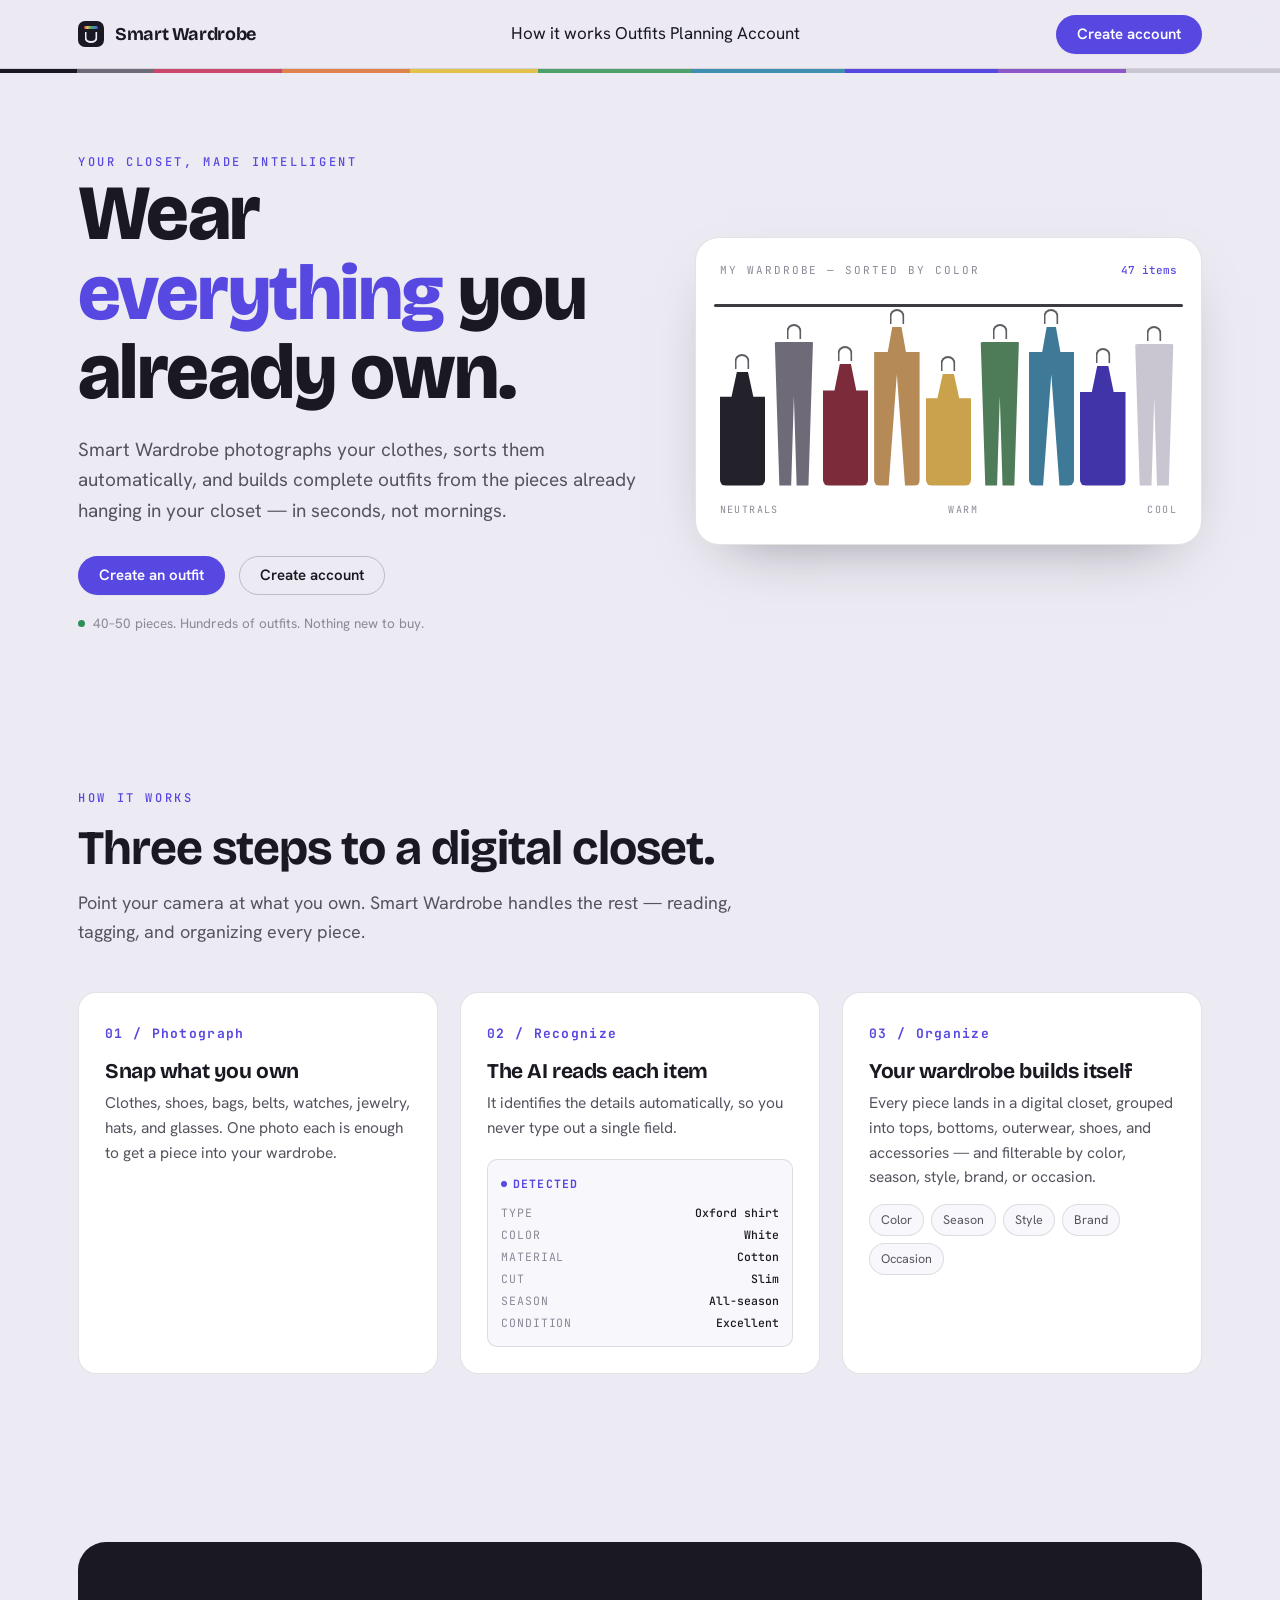
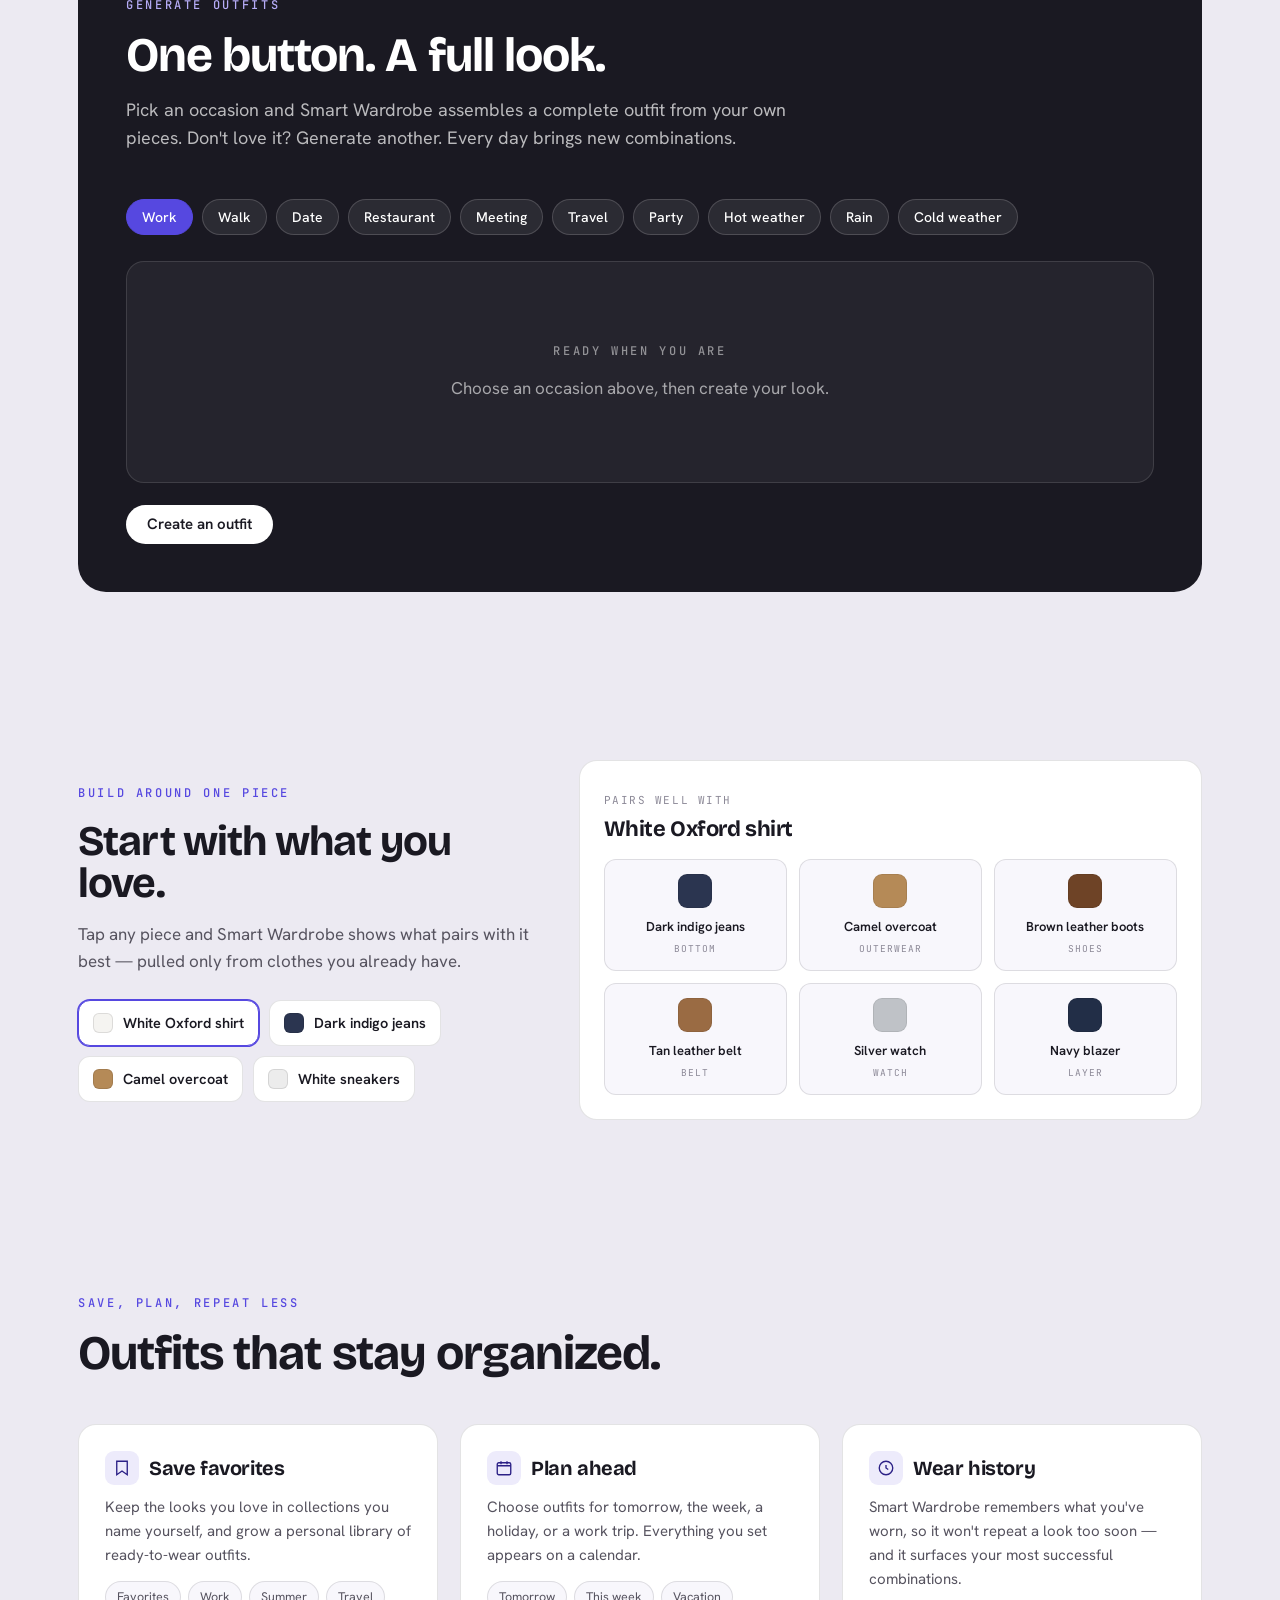
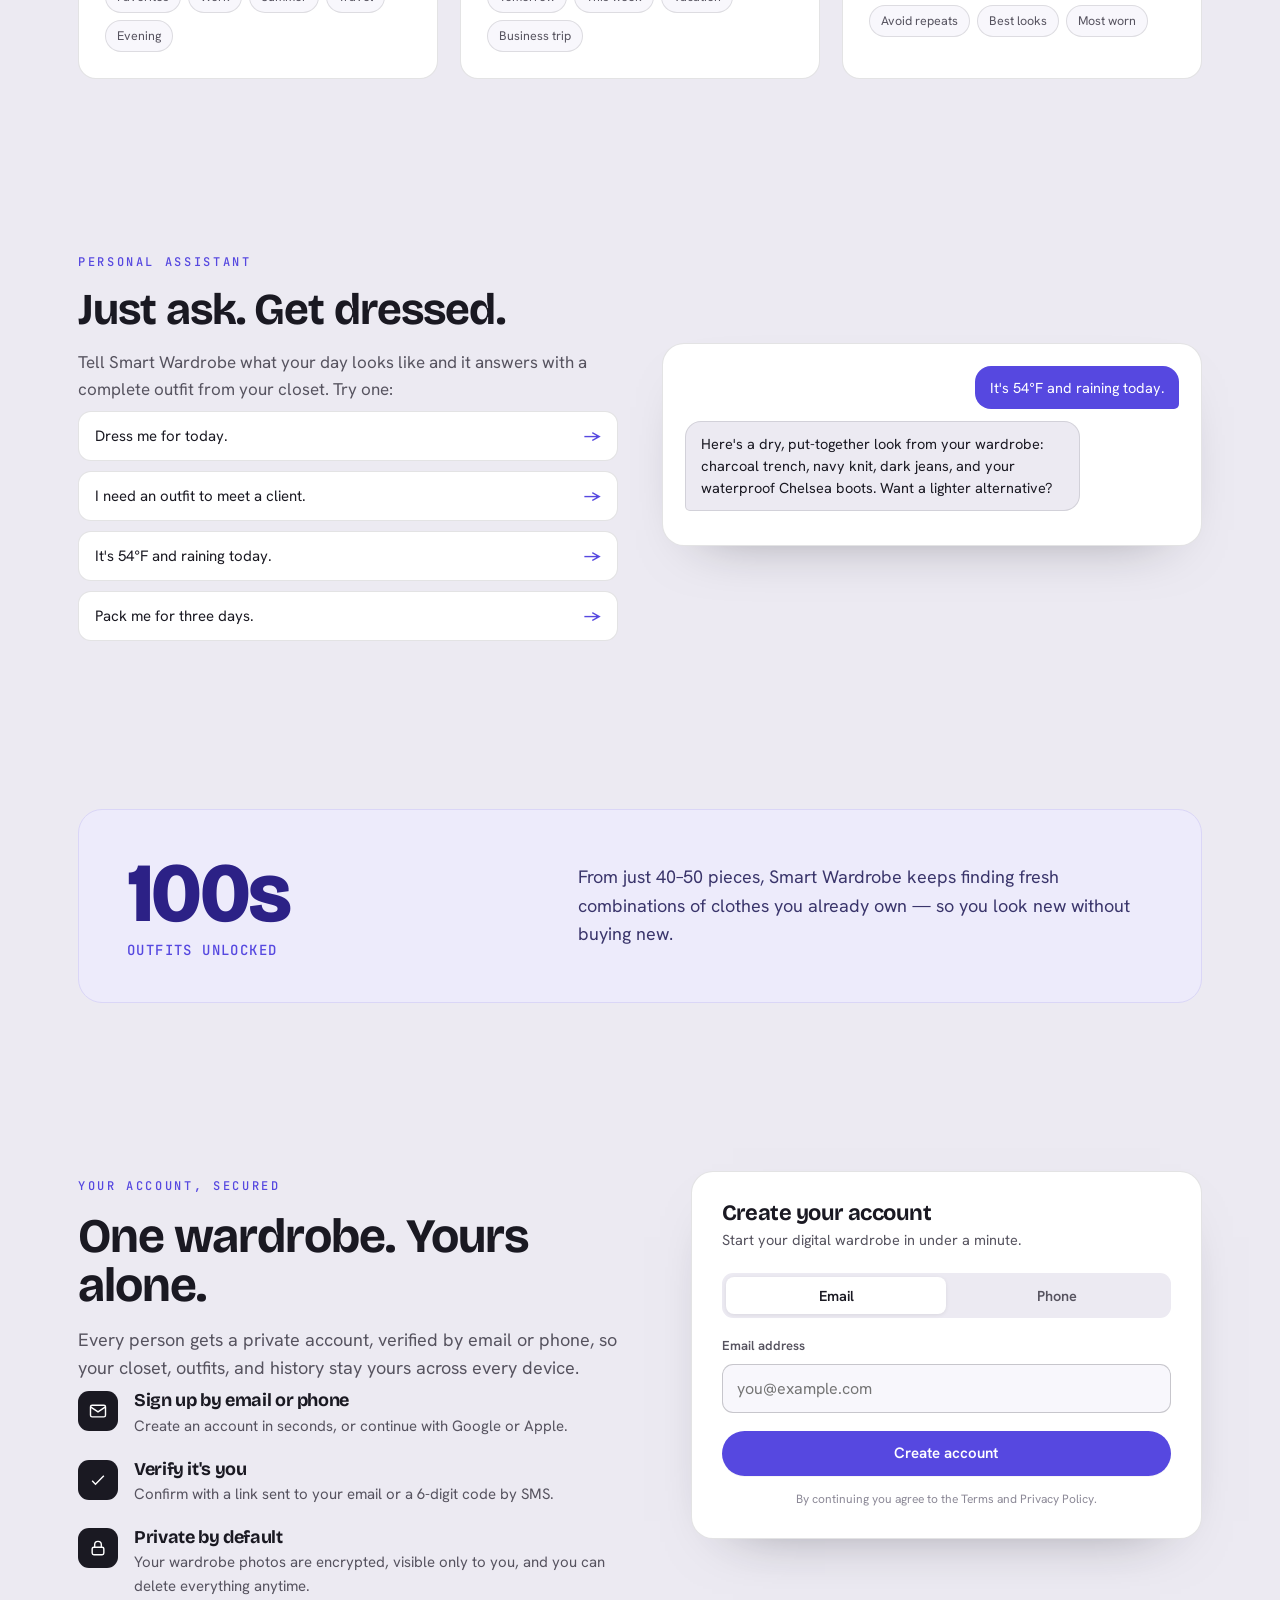
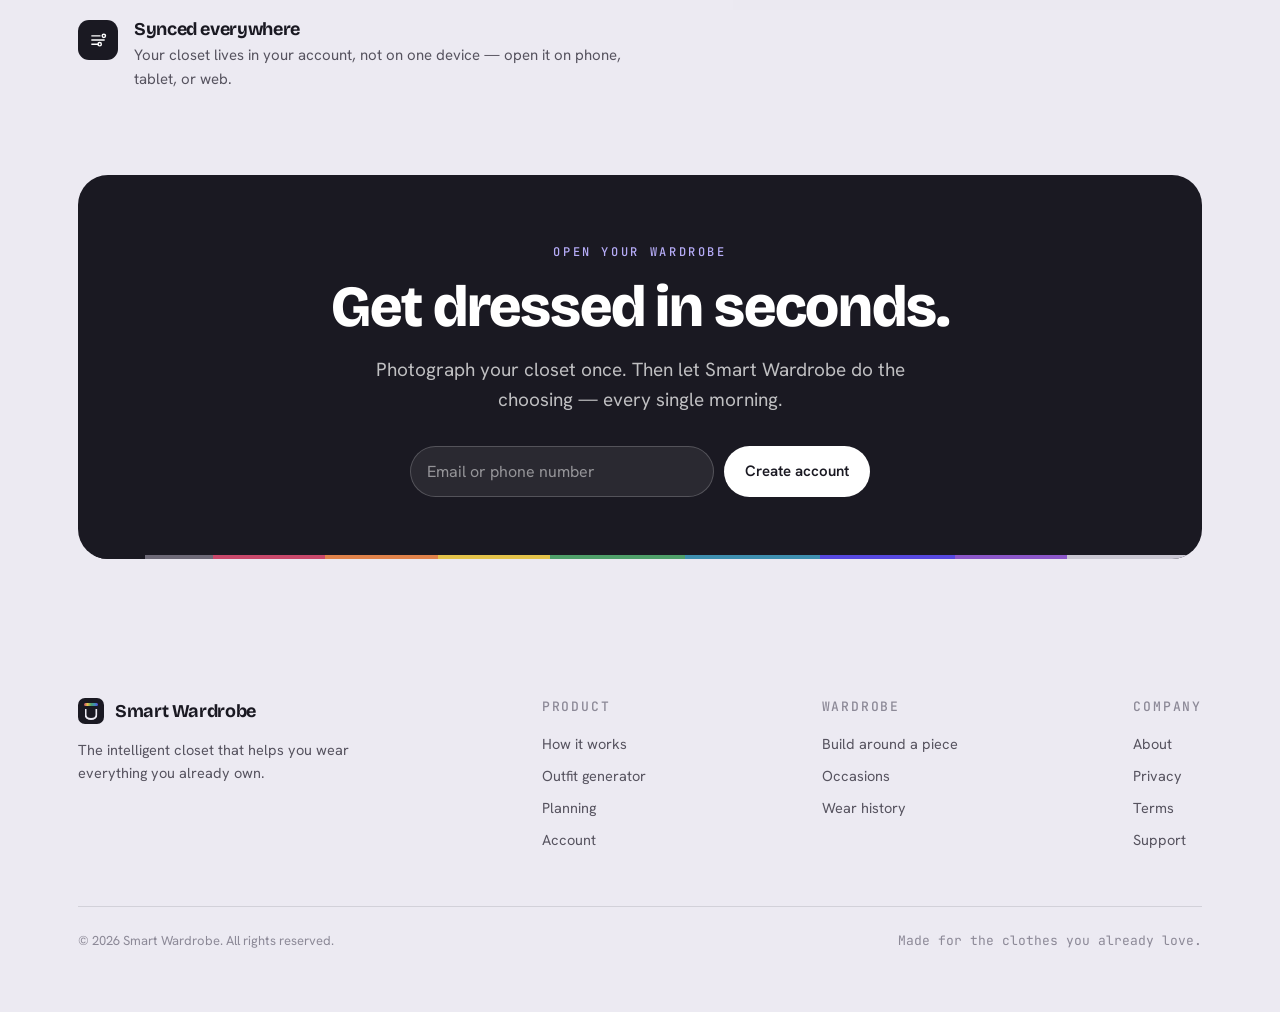
==== index.html @ f47bd4db "Update print statement from 'Hello' to 'Goodbye'" ====
<!DOCTYPE html>
<html lang="en">
<head>
<meta charset="UTF-8" />
<meta name="viewport" content="width=device-width, initial-scale=1.0" />
<title>Smart Wardrobe — Your closet, made intelligent</title>
<link rel="preconnect" href="https://fonts.googleapis.com">
<link rel="preconnect" href="https://fonts.gstatic.com" crossorigin>
<link href="https://fonts.googleapis.com/css2?family=Bricolage+Grotesque:opsz,wght@12..96,500;12..96,600;12..96,700;12..96,800&family=Hanken+Grotesk:wght@400;500;600;700&family=JetBrains+Mono:wght@400;500;700&display=swap" rel="stylesheet">
<style>
  :root{
    --paper:#ECEAF2;
    --paper-2:#F8F7FC;
    --card:#FFFFFF;
    --ink:#1A1922;
    --ink-soft:#56535F;
    --ink-faint:#8C8997;
    --iris:#5648E0;
    --iris-deep:#2C2186;
    --iris-wash:#EDEBFB;
    --line:rgba(26,25,34,.12);
    --line-strong:rgba(26,25,34,.22);
    --ok:#2F8F5B;
    --radius:18px;
    --maxw:1180px;
  }
  *{box-sizing:border-box;}
  html{scroll-behavior:smooth;}
  body{
    margin:0;
    background:var(--paper);
    color:var(--ink);
    font-family:"Hanken Grotesk",system-ui,sans-serif;
    font-size:17px;
    line-height:1.6;
    -webkit-font-smoothing:antialiased;
    overflow-x:hidden;
  }
  h1,h2,h3{font-family:"Bricolage Grotesque",sans-serif;font-weight:700;line-height:1.02;margin:0;letter-spacing:-.02em;}
  p{margin:0;}
  a{color:inherit;text-decoration:none;}
  .wrap{max-width:var(--maxw);margin:0 auto;padding:0 28px;}
  .mono{font-family:"JetBrains Mono",monospace;}
  .eyebrow{
    font-family:"JetBrains Mono",monospace;
    font-size:12px;letter-spacing:.22em;text-transform:uppercase;
    color:var(--iris);font-weight:500;
  }

  /* ---------- spectrum rail signature ---------- */
  .spectrum{
    height:4px;width:100%;border:0;margin:0;
    background:linear-gradient(90deg,
      #1A1922 0 6%, #6E6A78 6% 12%,
      #C9486B 12% 22%, #E0824B 22% 32%, #E3C24B 32% 42%,
      #4FA06A 42% 54%, #3E8FB0 54% 66%, #5648E0 66% 78%,
      #8C57C9 78% 88%, #C9C6D2 88% 100%);
  }

  /* ---------- header ---------- */
  header{
    position:sticky;top:0;z-index:50;
    backdrop-filter:saturate(140%) blur(12px);
    background:rgba(236,234,242,.82);
    border-bottom:1px solid var(--line);
  }
  .nav{display:flex;align-items:center;justify-content:space-between;height:68px;}
  .brand{display:flex;align-items:center;gap:11px;font-family:"Bricolage Grotesque";font-weight:700;font-size:18px;letter-spacing:-.02em;}
  .brand-mark{width:26px;height:26px;border-radius:7px;position:relative;background:var(--ink);flex:none;}
  .brand-mark::before{content:"";position:absolute;inset:5px 6px auto 6px;height:3px;border-radius:2px;background:linear-gradient(90deg,#C9486B,#E3C24B,#4FA06A,#3E8FB0,#5648E0);}
  .brand-mark::after{content:"";position:absolute;top:11px;left:50%;transform:translateX(-50%);width:9px;height:9px;border:2px solid var(--paper);border-top:0;border-radius:0 0 50% 50%;}
  nav .links{display:flex;gap:30px;align-items:center;}
  nav .links a{font-size:15px;color:var(--ink-soft);font-weight:500;transition:color .15s;}
  nav .links a:hover{color:var(--ink);}
  .btn{
    font-family:"Hanken Grotesk";font-weight:600;font-size:15px;
    border-radius:999px;padding:11px 20px;cursor:pointer;border:1px solid transparent;
    transition:transform .12s ease, background .15s, color .15s, box-shadow .15s;
    display:inline-flex;align-items:center;gap:8px;line-height:1;
  }
  .btn:active{transform:translateY(1px);}
  .btn-primary{background:var(--iris);color:#fff;box-shadow:0 1px 0 rgba(0,0,0,.04);}
  .btn-primary:hover{background:var(--iris-deep);}
  .btn-ghost{background:transparent;color:var(--ink);border-color:var(--line-strong);}
  .btn-ghost:hover{border-color:var(--ink);}
  .btn-dark{background:var(--ink);color:#fff;}
  .btn-dark:hover{background:#000;}
  :focus-visible{outline:3px solid var(--iris);outline-offset:2px;border-radius:6px;}

  /* ---------- hero ---------- */
  .hero{padding:74px 0 64px;}
  .hero-grid{display:grid;grid-template-columns:1.05fr .95fr;gap:56px;align-items:center;}
  .hero h1{font-size:clamp(42px,6.4vw,78px);font-weight:800;}
  .hero h1 em{font-style:normal;color:var(--iris);}
  .hero .lead{margin-top:22px;font-size:19px;color:var(--ink-soft);max-width:30em;}
  .hero-cta{display:flex;gap:14px;margin-top:30px;flex-wrap:wrap;}
  .hero-note{margin-top:18px;font-size:13.5px;color:var(--ink-faint);display:flex;align-items:center;gap:8px;}
  .hero-note .dot{width:7px;height:7px;border-radius:50%;background:var(--ok);}

  /* ---------- closet rail visual ---------- */
  .closet{
    background:var(--card);border:1px solid var(--line);border-radius:24px;
    padding:24px 24px 26px;box-shadow:0 24px 60px -34px rgba(26,25,34,.5);
    position:relative;
  }
  .closet-top{display:flex;align-items:center;justify-content:space-between;margin-bottom:18px;}
  .closet-top .t{font-family:"JetBrains Mono";font-size:11px;letter-spacing:.18em;text-transform:uppercase;color:var(--ink-faint);}
  .closet-top .c{font-family:"JetBrains Mono";font-size:11px;color:var(--iris);font-weight:500;}
  .rail{
    position:relative;padding-top:14px;
    display:grid;grid-template-columns:repeat(9,1fr);gap:6px;align-items:end;height:188px;
  }
  .rail::before{content:"";position:absolute;top:6px;left:-6px;right:-6px;height:3px;border-radius:3px;background:var(--ink);opacity:.85;}
  .garment{position:relative;height:var(--h,128px);align-self:end;}
  .garment::before{ /* hanger hook */
    content:"";position:absolute;top:-12px;left:50%;transform:translateX(-50%);
    width:11px;height:13px;border:2px solid var(--ink);border-bottom:0;border-radius:50% 50% 0 0;opacity:.7;
  }
  .g-body{position:absolute;inset:auto 0 0 0;height:calc(100% - 6px);background:var(--g,#ccc);border-radius:6px;}
  .g-top .g-body{clip-path:polygon(0 22%,26% 22%,38% 0,62% 0,74% 22%,100% 22%,100% 100%,0 100%);}
  .g-pant .g-body{clip-path:polygon(8% 0,92% 0,82% 100%,56% 100%,50% 38%,44% 100%,18% 100%);}
  .g-coat .g-body{clip-path:polygon(0 16%,30% 16%,40% 0,60% 0,70% 16%,100% 16%,100% 100%,68% 100%,50% 30%,32% 100%,0 100%);}
  .rail-cap{display:flex;justify-content:space-between;margin-top:16px;}
  .rail-cap span{font-family:"JetBrains Mono";font-size:10px;letter-spacing:.14em;text-transform:uppercase;color:var(--ink-faint);}

  /* ---------- generated outfit card (in closet) ---------- */
  .outfit{margin-top:20px;border-top:1px dashed var(--line-strong);padding-top:18px;display:none;}
  .outfit.show{display:block;animation:rise .4s ease both;}
  @keyframes rise{from{opacity:0;transform:translateY(8px);}to{opacity:1;transform:none;}}
  .outfit-head{display:flex;align-items:center;justify-content:space-between;margin-bottom:14px;}
  .outfit-head h4{font-family:"Bricolage Grotesque";font-size:17px;font-weight:700;margin:0;}
  .occ-chip{font-family:"JetBrains Mono";font-size:11px;background:var(--iris-wash);color:var(--iris-deep);padding:4px 9px;border-radius:6px;letter-spacing:.04em;}
  .pieces{display:grid;grid-template-columns:repeat(4,1fr);gap:10px;}
  .piece{background:var(--paper-2);border:1px solid var(--line);border-radius:12px;padding:10px;text-align:center;}
  .swatch{width:30px;height:30px;border-radius:8px;margin:0 auto 8px;border:1px solid rgba(0,0,0,.08);}
  .piece .nm{font-size:12.5px;font-weight:600;line-height:1.25;}
  .piece .ty{font-family:"JetBrains Mono";font-size:9.5px;letter-spacing:.1em;text-transform:uppercase;color:var(--ink-faint);margin-top:3px;}

  /* ---------- generic section ---------- */
  .section{padding:84px 0;}
  .section-head{max-width:42rem;margin-bottom:46px;}
  .section-head.center{margin-left:auto;margin-right:auto;text-align:center;}
  .section h2{font-size:clamp(30px,4.2vw,48px);margin-top:14px;}
  .section-head p{margin-top:16px;color:var(--ink-soft);font-size:18px;}

  /* ---------- steps ---------- */
  .steps{display:grid;grid-template-columns:repeat(3,1fr);gap:22px;}
  .step{background:var(--card);border:1px solid var(--line);border-radius:var(--radius);padding:26px;position:relative;overflow:hidden;}
  .step .num{font-family:"JetBrains Mono";font-size:13px;color:var(--iris);font-weight:700;letter-spacing:.1em;}
  .step h3{font-size:21px;margin:14px 0 9px;}
  .step p{color:var(--ink-soft);font-size:15.5px;}
  /* care-label tag */
  .tag{margin-top:18px;background:var(--paper-2);border:1px solid var(--line);border-radius:10px;padding:12px 13px;font-family:"JetBrains Mono";font-size:11.5px;line-height:1.9;}
  .tag .row{display:flex;justify-content:space-between;gap:12px;}
  .tag .k{color:var(--ink-faint);letter-spacing:.08em;text-transform:uppercase;}
  .tag .v{color:var(--ink);font-weight:500;}
  .tag .stamp{display:inline-flex;align-items:center;gap:6px;color:var(--iris);margin-bottom:8px;font-weight:700;letter-spacing:.1em;text-transform:uppercase;}
  .tag .stamp::before{content:"";width:6px;height:6px;border-radius:50%;background:var(--iris);}

  /* ---------- outfit generator (interactive section) ---------- */
  .gen{background:var(--ink);color:#fff;border-radius:28px;padding:48px;}
  .gen h2{color:#fff;}
  .gen .section-head p{color:rgba(255,255,255,.7);}
  .occasions{display:flex;flex-wrap:wrap;gap:9px;margin:0 0 26px;}
  .occ{
    font-family:"Hanken Grotesk";font-weight:500;font-size:14px;color:#fff;
    background:rgba(255,255,255,.08);border:1px solid rgba(255,255,255,.16);
    padding:8px 15px;border-radius:999px;cursor:pointer;transition:.15s;
  }
  .occ:hover{background:rgba(255,255,255,.16);}
  .occ.active{background:var(--iris);border-color:var(--iris);}
  .gen-stage{background:rgba(255,255,255,.05);border:1px solid rgba(255,255,255,.12);border-radius:18px;padding:26px;min-height:220px;}
  .gen-empty{display:flex;flex-direction:column;align-items:center;justify-content:center;text-align:center;height:168px;color:rgba(255,255,255,.6);gap:14px;}
  .gen-grid{display:grid;grid-template-columns:repeat(4,1fr);gap:14px;}
  .gp{background:rgba(255,255,255,.06);border:1px solid rgba(255,255,255,.12);border-radius:14px;padding:16px;text-align:center;animation:rise .35s ease both;}
  .gp .gsw{width:46px;height:46px;border-radius:12px;margin:0 auto 12px;border:1px solid rgba(255,255,255,.18);}
  .gp .nm{font-weight:600;font-size:14.5px;}
  .gp .role{font-family:"JetBrains Mono";font-size:10px;letter-spacing:.12em;text-transform:uppercase;color:rgba(255,255,255,.55);margin-top:5px;}
  .gen-actions{display:flex;align-items:center;gap:14px;margin-top:22px;flex-wrap:wrap;}
  .gen-actions .why{font-size:13.5px;color:rgba(255,255,255,.6);}
  .btn-light{background:#fff;color:var(--ink);}
  .btn-light:hover{background:#EDEBFB;}
  .btn-line{background:transparent;color:#fff;border-color:rgba(255,255,255,.3);}
  .btn-line:hover{border-color:#fff;}

  /* ---------- match around one item ---------- */
  .match{display:grid;grid-template-columns:.85fr 1.15fr;gap:40px;align-items:center;}
  .pick{display:flex;flex-wrap:wrap;gap:10px;}
  .pick button{
    background:var(--card);border:1px solid var(--line);border-radius:12px;padding:12px 14px;
    display:flex;align-items:center;gap:10px;cursor:pointer;font-family:inherit;font-size:14.5px;font-weight:600;color:var(--ink);transition:.15s;
  }
  .pick button:hover{border-color:var(--line-strong);}
  .pick button.active{border-color:var(--iris);box-shadow:0 0 0 1px var(--iris);}
  .pick .sw{width:20px;height:20px;border-radius:6px;border:1px solid rgba(0,0,0,.1);}
  .match-out{background:var(--card);border:1px solid var(--line);border-radius:var(--radius);padding:24px;}
  .match-out .lbl{font-family:"JetBrains Mono";font-size:11px;letter-spacing:.14em;text-transform:uppercase;color:var(--ink-faint);}
  .match-out h3{font-size:22px;margin:6px 0 18px;}
  .pair-list{display:grid;grid-template-columns:repeat(3,1fr);gap:12px;}
  .pair{text-align:center;padding:14px 8px;border-radius:12px;background:var(--paper-2);border:1px solid var(--line);animation:rise .3s ease both;}
  .pair .sw{width:34px;height:34px;border-radius:9px;margin:0 auto 9px;border:1px solid rgba(0,0,0,.08);}
  .pair .nm{font-size:13px;font-weight:600;}
  .pair .ro{font-family:"JetBrains Mono";font-size:9.5px;letter-spacing:.1em;text-transform:uppercase;color:var(--ink-faint);margin-top:3px;}

  /* ---------- features grid (save / plan / history) ---------- */
  .feat{display:grid;grid-template-columns:repeat(3,1fr);gap:22px;}
  .fcard{background:var(--card);border:1px solid var(--line);border-radius:var(--radius);padding:26px;}
  .fcard h3{font-size:20px;margin:0 0 10px;display:flex;align-items:center;gap:10px;}
  .ficon{width:34px;height:34px;border-radius:9px;background:var(--iris-wash);display:grid;place-items:center;flex:none;}
  .ficon svg{width:18px;height:18px;stroke:var(--iris-deep);fill:none;stroke-width:1.8;}
  .fcard p{color:var(--ink-soft);font-size:15px;}
  .pill-list{display:flex;flex-wrap:wrap;gap:7px;margin-top:14px;}
  .pill-list span{font-size:12.5px;background:var(--paper-2);border:1px solid var(--line);border-radius:999px;padding:5px 11px;color:var(--ink-soft);}

  /* ---------- assistant chat ---------- */
  .assist{display:grid;grid-template-columns:1fr 1fr;gap:44px;align-items:center;}
  .chat{background:var(--card);border:1px solid var(--line);border-radius:22px;padding:22px;box-shadow:0 24px 60px -40px rgba(26,25,34,.5);}
  .chat-row{display:flex;margin-bottom:12px;}
  .bubble{max-width:80%;padding:11px 15px;border-radius:16px;font-size:14.5px;line-height:1.5;}
  .from-user{margin-left:auto;background:var(--iris);color:#fff;border-bottom-right-radius:5px;}
  .from-ai{background:var(--paper);color:var(--ink);border-bottom-left-radius:5px;border:1px solid var(--line);}
  .prompts{display:flex;flex-direction:column;gap:10px;margin-top:8px;}
  .prompt{
    text-align:left;background:var(--card);border:1px solid var(--line);border-radius:13px;
    padding:14px 16px;cursor:pointer;font-family:inherit;font-size:15px;color:var(--ink);transition:.15s;display:flex;justify-content:space-between;align-items:center;gap:12px;
  }
  .prompt:hover{border-color:var(--iris);color:var(--iris-deep);}
  .prompt::after{content:"→";color:var(--iris);font-weight:700;}

  /* ---------- stat strip ---------- */
  .stat{display:grid;grid-template-columns:1fr 1.4fr;gap:40px;align-items:center;background:var(--iris-wash);border:1px solid #DAD6F7;border-radius:24px;padding:44px 48px;}
  .stat .big{font-family:"Bricolage Grotesque";font-weight:800;font-size:clamp(48px,7vw,84px);letter-spacing:-.03em;line-height:.95;color:var(--iris-deep);}
  .stat .big small{display:block;font-family:"JetBrains Mono";font-size:14px;font-weight:500;letter-spacing:.1em;text-transform:uppercase;color:var(--iris);margin-top:10px;}
  .stat p{font-size:18px;color:#3A356B;}

  /* ---------- account / verification ---------- */
  .acct{display:grid;grid-template-columns:1.05fr .95fr;gap:48px;align-items:start;}
  .acct-points{display:flex;flex-direction:column;gap:22px;margin-top:8px;}
  .ap{display:flex;gap:16px;}
  .ap .ic{width:40px;height:40px;border-radius:11px;background:var(--ink);display:grid;place-items:center;flex:none;}
  .ap .ic svg{width:20px;height:20px;stroke:#fff;fill:none;stroke-width:1.7;}
  .ap h3{font-size:18px;margin:0 0 4px;}
  .ap p{color:var(--ink-soft);font-size:15px;}

  .signup{background:var(--card);border:1px solid var(--line);border-radius:22px;padding:30px;box-shadow:0 24px 60px -42px rgba(26,25,34,.55);}
  .signup h3{font-size:22px;margin:0 0 4px;}
  .signup .sub{color:var(--ink-soft);font-size:14.5px;margin-bottom:22px;}
  .tabs{display:flex;background:var(--paper);border-radius:11px;padding:4px;margin-bottom:18px;}
  .tabs button{flex:1;border:0;background:transparent;font-family:inherit;font-weight:600;font-size:14.5px;color:var(--ink-soft);padding:9px;border-radius:8px;cursor:pointer;transition:.15s;}
  .tabs button.active{background:var(--card);color:var(--ink);box-shadow:0 1px 4px rgba(0,0,0,.08);}
  .field label{display:block;font-size:13px;font-weight:600;color:var(--ink-soft);margin-bottom:7px;}
  .field input{
    width:100%;font-family:inherit;font-size:16px;padding:13px 14px;border-radius:11px;
    border:1px solid var(--line-strong);background:var(--paper-2);color:var(--ink);transition:.15s;
  }
  .field input:focus{outline:0;border-color:var(--iris);background:#fff;box-shadow:0 0 0 3px var(--iris-wash);}
  .field .err{color:#C0392B;font-size:12.5px;margin-top:7px;display:none;}
  .field .err.show{display:block;}
  .signup .btn-primary{width:100%;justify-content:center;margin-top:18px;padding:14px;}
  .fineprint{font-size:12px;color:var(--ink-faint);margin-top:14px;text-align:center;line-height:1.5;}

  /* verify step */
  .verify{display:none;}
  .verify.show{display:block;animation:rise .35s ease both;}
  .verify .back{background:none;border:0;color:var(--iris);font-family:inherit;font-weight:600;cursor:pointer;font-size:14px;padding:0;margin-bottom:14px;display:inline-flex;gap:6px;align-items:center;}
  .verify .dest{font-weight:700;}
  .code{display:flex;gap:10px;margin:22px 0 6px;}
  .code input{
    width:100%;aspect-ratio:1;text-align:center;font-family:"JetBrains Mono";font-size:24px;font-weight:700;
    border:1px solid var(--line-strong);border-radius:12px;background:var(--paper-2);color:var(--ink);
  }
  .code input:focus{outline:0;border-color:var(--iris);background:#fff;box-shadow:0 0 0 3px var(--iris-wash);}
  .resend{font-size:13px;color:var(--ink-faint);margin-top:14px;}
  .resend button{background:none;border:0;color:var(--iris);font-weight:600;cursor:pointer;font-family:inherit;font-size:13px;padding:0;}
  .hint{font-size:12px;color:var(--ink-faint);background:var(--paper-2);border:1px dashed var(--line-strong);border-radius:10px;padding:9px 12px;margin-top:16px;text-align:center;}

  /* success */
  .done{display:none;text-align:center;padding:14px 0;}
  .done.show{display:block;animation:rise .4s ease both;}
  .done .check{width:62px;height:62px;border-radius:50%;background:var(--ok);display:grid;place-items:center;margin:0 auto 18px;}
  .done .check svg{width:30px;height:30px;stroke:#fff;fill:none;stroke-width:3;}
  .done h3{font-size:23px;margin-bottom:6px;}
  .done p{color:var(--ink-soft);font-size:15px;}

  /* ---------- final CTA ---------- */
  .final{background:var(--ink);color:#fff;border-radius:30px;padding:62px 48px;text-align:center;position:relative;overflow:hidden;}
  .final h2{color:#fff;font-size:clamp(32px,5vw,58px);font-weight:800;}
  .final p{color:rgba(255,255,255,.72);font-size:19px;margin:18px auto 0;max-width:34rem;}
  .final-form{display:flex;gap:10px;max-width:460px;margin:30px auto 0;}
  .final-form input{flex:1;font-family:inherit;font-size:16px;padding:14px 16px;border-radius:999px;border:1px solid rgba(255,255,255,.2);background:rgba(255,255,255,.07);color:#fff;}
  .final-form input::placeholder{color:rgba(255,255,255,.5);}
  .final-form input:focus{outline:0;border-color:#fff;}
  .final .spectrum{position:absolute;left:0;right:0;bottom:0;}

  /* ---------- footer ---------- */
  footer{padding:54px 0 60px;}
  .foot{display:flex;justify-content:space-between;align-items:flex-start;gap:30px;flex-wrap:wrap;}
  .foot .col h5{font-size:13px;font-family:"JetBrains Mono";letter-spacing:.14em;text-transform:uppercase;color:var(--ink-faint);margin:0 0 14px;font-weight:500;}
  .foot .col a{display:block;color:var(--ink-soft);font-size:14.5px;margin-bottom:9px;transition:.15s;}
  .foot .col a:hover{color:var(--ink);}
  .foot-bottom{margin-top:46px;padding-top:24px;border-top:1px solid var(--line);display:flex;justify-content:space-between;flex-wrap:wrap;gap:12px;font-size:13px;color:var(--ink-faint);}

  /* ---------- responsive ---------- */
  @media(max-width:920px){
    .hero-grid,.match,.assist,.acct,.stat{grid-template-columns:1fr;gap:36px;}
    .steps,.feat{grid-template-columns:1fr;}
    .pieces,.gen-grid{grid-template-columns:repeat(2,1fr);}
    nav .links{display:none;}
    .gen{padding:32px 22px;}
    .stat{padding:34px 28px;}
    .final{padding:46px 26px;}
  }
  @media(max-width:560px){
    .wrap{padding:0 18px;}
    .pieces,.gen-grid,.pair-list{grid-template-columns:1fr 1fr;}
    .rail{grid-template-columns:repeat(7,1fr);}
    .rail .garment:nth-child(8),.rail .garment:nth-child(9){display:none;}
    .final-form{flex-direction:column;}
  }
  @media (prefers-reduced-motion:reduce){
    *{animation:none!important;scroll-behavior:auto!important;transition:none!important;}
  }
</style>
</head>
<body>

<!-- ============ HEADER ============ -->
<header>
  <div class="wrap nav">
    <div class="brand"><span class="brand-mark"></span> Smart Wardrobe</div>
    <nav class="links">
      <a href="#how">How it works</a>
      <a href="#outfits">Outfits</a>
      <a href="#planning">Planning</a>
      <a href="#account">Account</a>
    </nav>
    <a class="btn btn-primary" href="#account">Create account</a>
  </div>
</header>
<hr class="spectrum" />

<!-- ============ HERO ============ -->
<section class="hero">
  <div class="wrap hero-grid">
    <div>
      <span class="eyebrow">Your closet, made intelligent</span>
      <h1>Wear <em>everything</em> you already own.</h1>
      <p class="lead">Smart Wardrobe photographs your clothes, sorts them automatically, and builds complete outfits from the pieces already hanging in your closet — in seconds, not mornings.</p>
      <div class="hero-cta">
        <button class="btn btn-primary" id="heroGenerate">Create an outfit</button>
        <a class="btn btn-ghost" href="#account">Create account</a>
      </div>
      <p class="hero-note"><span class="dot"></span> 40–50 pieces. Hundreds of outfits. Nothing new to buy.</p>
    </div>

    <div class="closet">
      <div class="closet-top">
        <span class="t">My wardrobe — sorted by color</span>
        <span class="c">47 items</span>
      </div>
      <div class="rail" id="rail"></div>
      <div class="rail-cap"><span>Neutrals</span><span>Warm</span><span>Cool</span></div>

      <div class="outfit" id="heroOutfit">
        <div class="outfit-head">
          <h4>Today's outfit</h4>
          <span class="occ-chip" id="heroOcc">For work</span>
        </div>
        <div class="pieces" id="heroPieces"></div>
      </div>
    </div>
  </div>
</section>

<!-- ============ HOW IT WORKS ============ -->
<section class="section" id="how">
  <div class="wrap">
    <div class="section-head">
      <span class="eyebrow">How it works</span>
      <h2>Three steps to a digital closet.</h2>
      <p>Point your camera at what you own. Smart Wardrobe handles the rest — reading, tagging, and organizing every piece.</p>
    </div>
    <div class="steps">
      <div class="step">
        <span class="num">01 / Photograph</span>
        <h3>Snap what you own</h3>
        <p>Clothes, shoes, bags, belts, watches, jewelry, hats, and glasses. One photo each is enough to get a piece into your wardrobe.</p>
      </div>
      <div class="step">
        <span class="num">02 / Recognize</span>
        <h3>The AI reads each item</h3>
        <p>It identifies the details automatically, so you never type out a single field.</p>
        <div class="tag">
          <span class="stamp">Detected</span>
          <div class="row"><span class="k">Type</span><span class="v">Oxford shirt</span></div>
          <div class="row"><span class="k">Color</span><span class="v">White</span></div>
          <div class="row"><span class="k">Material</span><span class="v">Cotton</span></div>
          <div class="row"><span class="k">Cut</span><span class="v">Slim</span></div>
          <div class="row"><span class="k">Season</span><span class="v">All-season</span></div>
          <div class="row"><span class="k">Condition</span><span class="v">Excellent</span></div>
        </div>
      </div>
      <div class="step">
        <span class="num">03 / Organize</span>
        <h3>Your wardrobe builds itself</h3>
        <p>Every piece lands in a digital closet, grouped into tops, bottoms, outerwear, shoes, and accessories — and filterable by color, season, style, brand, or occasion.</p>
        <div class="pill-list">
          <span>Color</span><span>Season</span><span>Style</span><span>Brand</span><span>Occasion</span>
        </div>
      </div>
    </div>
  </div>
</section>

<!-- ============ OUTFIT GENERATOR ============ -->
<section class="section" id="outfits">
  <div class="wrap">
    <div class="gen">
      <div class="section-head">
        <span class="eyebrow" style="color:#B6ACF7">Generate outfits</span>
        <h2>One button. A full look.</h2>
        <p>Pick an occasion and Smart Wardrobe assembles a complete outfit from your own pieces. Don't love it? Generate another. Every day brings new combinations.</p>
      </div>

      <div class="occasions" id="occasions"></div>

      <div class="gen-stage">
        <div class="gen-empty" id="genEmpty">
          <span class="eyebrow" style="color:rgba(255,255,255,.5)">Ready when you are</span>
          <div>Choose an occasion above, then create your look.</div>
        </div>
        <div class="gen-grid" id="genGrid" style="display:none"></div>
      </div>

      <div class="gen-actions">
        <button class="btn btn-light" id="genBtn">Create an outfit</button>
        <button class="btn btn-line" id="genAgain" style="display:none">Try another</button>
        <span class="why" id="genWhy"></span>
      </div>
    </div>
  </div>
</section>

<!-- ============ MATCH ONE ITEM ============ -->
<section class="section" id="match">
  <div class="wrap match">
    <div>
      <span class="eyebrow">Build around one piece</span>
      <h2 style="font-size:clamp(28px,4vw,42px);margin-top:14px;">Start with what you love.</h2>
      <p style="color:var(--ink-soft);margin-top:16px;font-size:17px;">Tap any piece and Smart Wardrobe shows what pairs with it best — pulled only from clothes you already have.</p>
      <div class="pick" id="pick" style="margin-top:24px"></div>
    </div>
    <div class="match-out">
      <span class="lbl">Pairs well with</span>
      <h3 id="matchTitle">White Oxford shirt</h3>
      <div class="pair-list" id="pairList"></div>
    </div>
  </div>
</section>

<!-- ============ PLANNING / SAVE / HISTORY ============ -->
<section class="section" id="planning">
  <div class="wrap">
    <div class="section-head">
      <span class="eyebrow">Save, plan, repeat less</span>
      <h2>Outfits that stay organized.</h2>
    </div>
    <div class="feat">
      <div class="fcard">
        <h3><span class="ficon"><svg viewBox="0 0 24 24"><path d="M5 3v18l7-5 7 5V3z"/></svg></span>Save favorites</h3>
        <p>Keep the looks you love in collections you name yourself, and grow a personal library of ready-to-wear outfits.</p>
        <div class="pill-list"><span>Favorites</span><span>Work</span><span>Summer</span><span>Travel</span><span>Evening</span></div>
      </div>
      <div class="fcard">
        <h3><span class="ficon"><svg viewBox="0 0 24 24"><rect x="3" y="5" width="18" height="16" rx="2"/><path d="M3 9h18M8 3v4M16 3v4"/></svg></span>Plan ahead</h3>
        <p>Choose outfits for tomorrow, the week, a holiday, or a work trip. Everything you set appears on a calendar.</p>
        <div class="pill-list"><span>Tomorrow</span><span>This week</span><span>Vacation</span><span>Business trip</span></div>
      </div>
      <div class="fcard">
        <h3><span class="ficon"><svg viewBox="0 0 24 24"><path d="M12 8v4l3 2"/><circle cx="12" cy="12" r="9"/></svg></span>Wear history</h3>
        <p>Smart Wardrobe remembers what you've worn, so it won't repeat a look too soon — and it surfaces your most successful combinations.</p>
        <div class="pill-list"><span>Avoid repeats</span><span>Best looks</span><span>Most worn</span></div>
      </div>
    </div>
  </div>
</section>

<!-- ============ ASSISTANT ============ -->
<section class="section">
  <div class="wrap assist">
    <div>
      <span class="eyebrow">Personal assistant</span>
      <h2 style="font-size:clamp(28px,4vw,44px);margin-top:14px;">Just ask. Get dressed.</h2>
      <p style="color:var(--ink-soft);margin:16px 0 8px;font-size:17px;">Tell Smart Wardrobe what your day looks like and it answers with a complete outfit from your closet. Try one:</p>
      <div class="prompts" id="prompts"></div>
    </div>
    <div class="chat" id="chat">
      <div class="chat-row"><div class="bubble from-user">It's 54°F and raining today.</div></div>
      <div class="chat-row"><div class="bubble from-ai">Here's a dry, put-together look from your wardrobe: charcoal trench, navy knit, dark jeans, and your waterproof Chelsea boots. Want a lighter alternative?</div></div>
    </div>
  </div>
</section>

<!-- ============ STAT ============ -->
<section class="section">
  <div class="wrap">
    <div class="stat">
      <div class="big">100s<small>outfits unlocked</small></div>
      <p>From just 40–50 pieces, Smart Wardrobe keeps finding fresh combinations of clothes you already own — so you look new without buying new.</p>
    </div>
  </div>
</section>

<!-- ============ ACCOUNT & VERIFICATION ============ -->
<section class="section" id="account">
  <div class="wrap acct">
    <div>
      <span class="eyebrow">Your account, secured</span>
      <h2 style="font-size:clamp(30px,4.4vw,48px);margin-top:14px;">One wardrobe. Yours alone.</h2>
      <p style="color:var(--ink-soft);margin-top:16px;font-size:18px;max-width:30em;">Every person gets a private account, verified by email or phone, so your closet, outfits, and history stay yours across every device.</p>
      <div class="acct-points">
        <div class="ap">
          <span class="ic"><svg viewBox="0 0 24 24"><rect x="3" y="5" width="18" height="14" rx="2"/><path d="M3 7l9 6 9-6"/></svg></span>
          <div><h3>Sign up by email or phone</h3><p>Create an account in seconds, or continue with Google or Apple.</p></div>
        </div>
        <div class="ap">
          <span class="ic"><svg viewBox="0 0 24 24"><path d="M5 13l4 4L19 7"/></svg></span>
          <div><h3>Verify it's you</h3><p>Confirm with a link sent to your email or a 6-digit code by SMS.</p></div>
        </div>
        <div class="ap">
          <span class="ic"><svg viewBox="0 0 24 24"><rect x="5" y="11" width="14" height="9" rx="2"/><path d="M8 11V8a4 4 0 018 0v3"/></svg></span>
          <div><h3>Private by default</h3><p>Your wardrobe photos are encrypted, visible only to you, and you can delete everything anytime.</p></div>
        </div>
        <div class="ap">
          <span class="ic"><svg viewBox="0 0 24 24"><path d="M4 7h11M4 12h16M4 17h9"/><circle cx="19" cy="7" r="2"/><circle cx="14" cy="17" r="2"/></svg></span>
          <div><h3>Synced everywhere</h3><p>Your closet lives in your account, not on one device — open it on phone, tablet, or web.</p></div>
        </div>
      </div>
    </div>

    <!-- live signup demo -->
    <div class="signup">
      <!-- step 1: details -->
      <div id="stepDetails">
        <h3>Create your account</h3>
        <p class="sub">Start your digital wardrobe in under a minute.</p>
        <div class="tabs">
          <button class="active" id="tabEmail">Email</button>
          <button id="tabPhone">Phone</button>
        </div>
        <div class="field">
          <label id="inLabel" for="signupInput">Email address</label>
          <input id="signupInput" type="email" placeholder="you@example.com" autocomplete="email" />
          <div class="err" id="signupErr">Enter a valid email address.</div>
        </div>
        <button class="btn btn-primary" id="createBtn">Create account</button>
        <p class="fineprint">By continuing you agree to the Terms and Privacy Policy.</p>
      </div>

      <!-- step 2: verify -->
      <div class="verify" id="stepVerify">
        <button class="back" id="backBtn">← Back</button>
        <h3>Enter your code</h3>
        <p class="sub">We sent a 6-digit code to <span class="dest" id="dest">you@example.com</span>.</p>
        <div class="code" id="codeBoxes">
          <input maxlength="1" inputmode="numeric" aria-label="Digit 1" />
          <input maxlength="1" inputmode="numeric" aria-label="Digit 2" />
          <input maxlength="1" inputmode="numeric" aria-label="Digit 3" />
          <input maxlength="1" inputmode="numeric" aria-label="Digit 4" />
          <input maxlength="1" inputmode="numeric" aria-label="Digit 5" />
          <input maxlength="1" inputmode="numeric" aria-label="Digit 6" />
        </div>
        <p class="resend">Didn't get it? <button id="resendBtn">Resend code</button></p>
        <p class="hint">Demo: type any 6 digits to verify.</p>
      </div>

      <!-- step 3: done -->
      <div class="done" id="stepDone">
        <div class="check"><svg viewBox="0 0 24 24"><path d="M5 13l4 4L19 7"/></svg></div>
        <h3>You're verified</h3>
        <p>Your wardrobe is ready. Snap your first piece to begin.</p>
        <button class="btn btn-dark" style="margin-top:20px" id="restartBtn">Start over</button>
      </div>
    </div>
  </div>
</section>

<!-- ============ FINAL CTA ============ -->
<section class="section" style="padding-top:0">
  <div class="wrap">
    <div class="final">
      <span class="eyebrow" style="color:#B6ACF7">Open your wardrobe</span>
      <h2>Get dressed in seconds.</h2>
      <p>Photograph your closet once. Then let Smart Wardrobe do the choosing — every single morning.</p>
      <div class="final-form">
        <input type="text" placeholder="Email or phone number" aria-label="Email or phone number" />
        <a class="btn btn-light" href="#account">Create account</a>
      </div>
      <hr class="spectrum" />
    </div>
  </div>
</section>

<!-- ============ FOOTER ============ -->
<footer>
  <div class="wrap">
    <div class="foot">
      <div style="max-width:18rem">
        <div class="brand" style="margin-bottom:12px"><span class="brand-mark"></span> Smart Wardrobe</div>
        <p style="color:var(--ink-soft);font-size:14.5px">The intelligent closet that helps you wear everything you already own.</p>
      </div>
      <div class="col"><h5>Product</h5><a href="#how">How it works</a><a href="#outfits">Outfit generator</a><a href="#planning">Planning</a><a href="#account">Account</a></div>
      <div class="col"><h5>Wardrobe</h5><a href="#match">Build around a piece</a><a href="#outfits">Occasions</a><a href="#planning">Wear history</a></div>
      <div class="col"><h5>Company</h5><a href="#">About</a><a href="#">Privacy</a><a href="#">Terms</a><a href="#">Support</a></div>
    </div>
    <div class="foot-bottom">
      <span>© 2026 Smart Wardrobe. All rights reserved.</span>
      <span class="mono">Made for the clothes you already love.</span>
    </div>
  </div>
</footer>

<script>
(function(){
  "use strict";

  /* ---------- shared wardrobe data ---------- */
  var WARDROBE = {
    top:   [
      {nm:"White Oxford shirt", c:"#F5F4F1"},
      {nm:"Navy merino knit", c:"#26334F"},
      {nm:"Striped tee", c:"#C9C6D2"},
      {nm:"Olive overshirt", c:"#6B6B43"},
      {nm:"Burgundy polo", c:"#7C2B3B"}
    ],
    bottom:[
      {nm:"Dark indigo jeans", c:"#2B3550"},
      {nm:"Stone chinos", c:"#C2B49A"},
      {nm:"Charcoal trousers", c:"#3A3A40"},
      {nm:"Tailored grey pants", c:"#7E7E88"}
    ],
    shoe:  [
      {nm:"White sneakers", c:"#ECECEC"},
      {nm:"Brown leather boots", c:"#6E4326"},
      {nm:"Black derbies", c:"#1E1E22"},
      {nm:"Suede loafers", c:"#8A6B4A"}
    ],
    outer: [
      {nm:"Charcoal trench", c:"#44444C"},
      {nm:"Camel overcoat", c:"#B58A57"},
      {nm:"Denim jacket", c:"#3E5A78"},
      {nm:"Navy blazer", c:"#222E47"}
    ],
    acc:   [
      {nm:"Tan leather belt", c:"#9A6B43"},
      {nm:"Silver watch", c:"#BFC2C7"},
      {nm:"Wool scarf", c:"#8C3A4A"},
      {nm:"Leather tote", c:"#5A3C2A"}
    ]
  };

  var OCCASIONS = ["Work","Walk","Date","Restaurant","Meeting","Travel","Party","Hot weather","Rain","Cold weather"];

  function pick(arr){ return arr[Math.floor(Math.random()*arr.length)]; }

  /* ---------- render color rail ---------- */
  var railHues = [
    {c:"#23222B",t:"g-top",h:120},{c:"#6E6A78",t:"g-pant",h:150},
    {c:"#7C2B3B",t:"g-top",h:128},{c:"#B58A57",t:"g-coat",h:165},
    {c:"#C9A24B",t:"g-top",h:118},{c:"#4F7C58",t:"g-pant",h:150},
    {c:"#3E7A98",t:"g-coat",h:165},{c:"#4034A8",t:"g-top",h:126},
    {c:"#C9C6D2",t:"g-pant",h:148}
  ];
  var rail = document.getElementById("rail");
  railHues.forEach(function(g){
    var d = document.createElement("div");
    d.className = "garment "+g.t;
    d.style.setProperty("--h", g.h+"px");
    var b = document.createElement("div");
    b.className = "g-body";
    b.style.setProperty("--g", g.c);
    d.appendChild(b);
    rail.appendChild(d);
  });

  /* ---------- hero generate ---------- */
  var heroPieces = document.getElementById("heroPieces");
  var heroOutfit = document.getElementById("heroOutfit");
  var heroOcc = document.getElementById("heroOcc");
  function heroOutfitBuild(){
    var combo = [
      {p:pick(WARDROBE.top), r:"Top"},
      {p:pick(WARDROBE.bottom), r:"Bottom"},
      {p:pick(WARDROBE.shoe), r:"Shoes"},
      {p:pick(WARDROBE.acc), r:"Accessory"}
    ];
    heroPieces.innerHTML = combo.map(function(x){
      return '<div class="piece"><div class="swatch" style="background:'+x.p.c+'"></div>'+
             '<div class="nm">'+x.p.nm+'</div><div class="ty">'+x.r+'</div></div>';
    }).join("");
    heroOcc.textContent = "For " + pick(["work","a walk","dinner","the weekend","a meeting"]);
    heroOutfit.classList.add("show");
  }
  document.getElementById("heroGenerate").addEventListener("click", heroOutfitBuild);

  /* ---------- outfit generator section ---------- */
  var occWrap = document.getElementById("occasions");
  var activeOcc = "Work";
  OCCASIONS.forEach(function(o,i){
    var b = document.createElement("button");
    b.className = "occ" + (i===0?" active":"");
    b.textContent = o;
    b.addEventListener("click", function(){
      occWrap.querySelectorAll(".occ").forEach(function(x){x.classList.remove("active");});
      b.classList.add("active");
      activeOcc = o;
    });
    occWrap.appendChild(b);
  });

  var genGrid = document.getElementById("genGrid");
  var genEmpty = document.getElementById("genEmpty");
  var genAgain = document.getElementById("genAgain");
  var genWhy = document.getElementById("genWhy");

  var WHY = {
    "Work":"Polished and comfortable for a full day.",
    "Walk":"Easy layers you can move in.",
    "Date":"A confident, considered look.",
    "Restaurant":"Smart-casual, dressed up a notch.",
    "Meeting":"Sharp and professional.",
    "Travel":"Comfortable for hours in transit.",
    "Party":"A standout combination from your closet.",
    "Hot weather":"Light pieces that breathe.",
    "Rain":"Water-ready, still put together.",
    "Cold weather":"Warm layers that work together."
  };

  function genBuild(){
    var needOuter = ["Cold weather","Rain","Meeting","Restaurant"].indexOf(activeOcc) > -1;
    var combo = [
      {p:pick(WARDROBE.top), r:"Top"},
      {p:pick(WARDROBE.bottom), r:"Bottom"},
      {p:pick(WARDROBE.shoe), r:"Shoes"}
    ];
    combo.push(needOuter ? {p:pick(WARDROBE.outer), r:"Outerwear"} : {p:pick(WARDROBE.acc), r:"Accessory"});
    genGrid.innerHTML = combo.map(function(x){
      return '<div class="gp"><div class="gsw" style="background:'+x.p.c+'"></div>'+
             '<div class="nm">'+x.p.nm+'</div><div class="role">'+x.r+'</div></div>';
    }).join("");
    genEmpty.style.display = "none";
    genGrid.style.display = "grid";
    genAgain.style.display = "inline-flex";
    genWhy.textContent = WHY[activeOcc] || "";
  }
  document.getElementById("genBtn").addEventListener("click", genBuild);
  genAgain.addEventListener("click", genBuild);

  /* ---------- match around one item ---------- */
  var ANCHORS = [
    {nm:"White Oxford shirt", c:"#F5F4F1", pairs:[
      {nm:"Dark indigo jeans",c:"#2B3550",r:"Bottom"},
      {nm:"Camel overcoat",c:"#B58A57",r:"Outerwear"},
      {nm:"Brown leather boots",c:"#6E4326",r:"Shoes"},
      {nm:"Tan leather belt",c:"#9A6B43",r:"Belt"},
      {nm:"Silver watch",c:"#BFC2C7",r:"Watch"},
      {nm:"Navy blazer",c:"#222E47",r:"Layer"}
    ]},
    {nm:"Dark indigo jeans", c:"#2B3550", pairs:[
      {nm:"White Oxford shirt",c:"#F5F4F1",r:"Top"},
      {nm:"Navy merino knit",c:"#26334F",r:"Layer"},
      {nm:"White sneakers",c:"#ECECEC",r:"Shoes"},
      {nm:"Denim jacket",c:"#3E5A78",r:"Outerwear"},
      {nm:"Tan leather belt",c:"#9A6B43",r:"Belt"},
      {nm:"Suede loafers",c:"#8A6B4A",r:"Shoes"}
    ]},
    {nm:"Camel overcoat", c:"#B58A57", pairs:[
      {nm:"Navy merino knit",c:"#26334F",r:"Top"},
      {nm:"Charcoal trousers",c:"#3A3A40",r:"Bottom"},
      {nm:"Black derbies",c:"#1E1E22",r:"Shoes"},
      {nm:"Wool scarf",c:"#8C3A4A",r:"Accessory"},
      {nm:"Leather tote",c:"#5A3C2A",r:"Bag"},
      {nm:"Silver watch",c:"#BFC2C7",r:"Watch"}
    ]},
    {nm:"White sneakers", c:"#ECECEC", pairs:[
      {nm:"Stone chinos",c:"#C2B49A",r:"Bottom"},
      {nm:"Striped tee",c:"#C9C6D2",r:"Top"},
      {nm:"Denim jacket",c:"#3E5A78",r:"Outerwear"},
      {nm:"Dark indigo jeans",c:"#2B3550",r:"Bottom"},
      {nm:"Olive overshirt",c:"#6B6B43",r:"Layer"},
      {nm:"Silver watch",c:"#BFC2C7",r:"Watch"}
    ]}
  ];
  var pickWrap = document.getElementById("pick");
  var matchTitle = document.getElementById("matchTitle");
  var pairList = document.getElementById("pairList");
  function renderMatch(idx){
    var a = ANCHORS[idx];
    matchTitle.textContent = a.nm;
    pairList.innerHTML = a.pairs.map(function(p){
      return '<div class="pair"><div class="sw" style="background:'+p.c+'"></div>'+
             '<div class="nm">'+p.nm+'</div><div class="ro">'+p.r+'</div></div>';
    }).join("");
    pickWrap.querySelectorAll("button").forEach(function(b,i){
      b.classList.toggle("active", i===idx);
    });
  }
  ANCHORS.forEach(function(a,i){
    var b = document.createElement("button");
    b.innerHTML = '<span class="sw" style="background:'+a.c+'"></span>'+a.nm;
    if(i===0) b.classList.add("active");
    b.addEventListener("click", function(){ renderMatch(i); });
    pickWrap.appendChild(b);
  });
  renderMatch(0);

  /* ---------- assistant prompts ---------- */
  var PROMPTS = [
    {q:"Dress me for today.", a:"Done. For a mild day: navy merino knit, stone chinos, white sneakers, and your silver watch. Easy and clean."},
    {q:"I need an outfit to meet a client.", a:"Sharp choice: navy blazer over a white Oxford shirt, charcoal trousers, and black derbies. Professional and confident."},
    {q:"It's 54°F and raining today.", a:"Stay dry: charcoal trench, navy knit, dark indigo jeans, and your waterproof boots."},
    {q:"Pack me for three days.", a:"Packed: 3 tops, 2 bottoms, 1 overcoat, 2 pairs of shoes — mixing into 6 full outfits from your closet."}
  ];
  var chat = document.getElementById("chat");
  var promptsWrap = document.getElementById("prompts");
  PROMPTS.forEach(function(p){
    var b = document.createElement("button");
    b.className = "prompt";
    b.innerHTML = "<span>"+p.q+"</span>";
    b.addEventListener("click", function(){
      chat.innerHTML =
        '<div class="chat-row"><div class="bubble from-user">'+p.q+'</div></div>'+
        '<div class="chat-row"><div class="bubble from-ai">'+p.a+'</div></div>';
    });
    promptsWrap.appendChild(b);
  });

  /* ---------- signup + verification demo ---------- */
  var tabEmail = document.getElementById("tabEmail");
  var tabPhone = document.getElementById("tabPhone");
  var inLabel  = document.getElementById("inLabel");
  var input    = document.getElementById("signupInput");
  var err      = document.getElementById("signupErr");
  var mode = "email";

  function setMode(m){
    mode = m;
    tabEmail.classList.toggle("active", m==="email");
    tabPhone.classList.toggle("active", m==="phone");
    if(m==="email"){
      inLabel.textContent = "Email address";
      input.type = "email"; input.placeholder = "you@example.com"; input.autocomplete="email";
      err.textContent = "Enter a valid email address.";
    } else {
      inLabel.textContent = "Phone number";
      input.type = "tel"; input.placeholder = "+1 555 000 1234"; input.autocomplete="tel";
      err.textContent = "Enter a valid phone number.";
    }
    input.value=""; err.classList.remove("show");
  }
  tabEmail.addEventListener("click", function(){ setMode("email"); });
  tabPhone.addEventListener("click", function(){ setMode("phone"); });

  var stepDetails = document.getElementById("stepDetails");
  var stepVerify  = document.getElementById("stepVerify");
  var stepDone    = document.getElementById("stepDone");
  var dest        = document.getElementById("dest");
  var codeBoxes   = document.getElementById("codeBoxes");
  var codeInputs  = Array.prototype.slice.call(codeBoxes.querySelectorAll("input"));

  function validEmail(v){ return /^[^\s@]+@[^\s@]+\.[^\s@]+$/.test(v); }
  function validPhone(v){ return /^[+]?[\d\s().-]{7,}$/.test(v); }

  document.getElementById("createBtn").addEventListener("click", function(){
    var v = input.value.trim();
    var ok = mode==="email" ? validEmail(v) : validPhone(v);
    if(!ok){ err.classList.add("show"); input.focus(); return; }
    err.classList.remove("show");
    dest.textContent = v;
    stepDetails.style.display = "none";
    stepVerify.classList.add("show");
    setTimeout(function(){ codeInputs[0].focus(); }, 60);
  });

  document.getElementById("backBtn").addEventListener("click", function(){
    stepVerify.classList.remove("show");
    stepDetails.style.display = "block";
    codeInputs.forEach(function(i){ i.value=""; });
  });

  document.getElementById("resendBtn").addEventListener("click", function(){
    codeInputs.forEach(function(i){ i.value=""; });
    codeInputs[0].focus();
  });

  function checkCode(){
    var full = codeInputs.every(function(i){ return i.value.length===1; });
    if(full){
      stepVerify.classList.remove("show");
      stepDone.classList.add("show");
    }
  }
  codeInputs.forEach(function(inp, i){
    inp.addEventListener("input", function(){
      inp.value = inp.value.replace(/\D/g,"").slice(0,1);
      if(inp.value && i < codeInputs.length-1) codeInputs[i+1].focus();
      checkCode();
    });
    inp.addEventListener("keydown", function(e){
      if(e.key==="Backspace" && !inp.value && i>0) codeInputs[i-1].focus();
    });
    inp.addEventListener("paste", function(e){
      e.preventDefault();
      var digits = (e.clipboardData.getData("text")||"").replace(/\D/g,"").slice(0,6).split("");
      digits.forEach(function(d,k){ if(codeInputs[k]) codeInputs[k].value=d; });
      (codeInputs[digits.length] || codeInputs[5]).focus();
      checkCode();
    });
  });

  document.getElementById("restartBtn").addEventListener("click", function(){
    stepDone.classList.remove("show");
    codeInputs.forEach(function(i){ i.value=""; });
    setMode("email");
    stepDetails.style.display = "block";
  });

})();
</script>
</body>
</html>
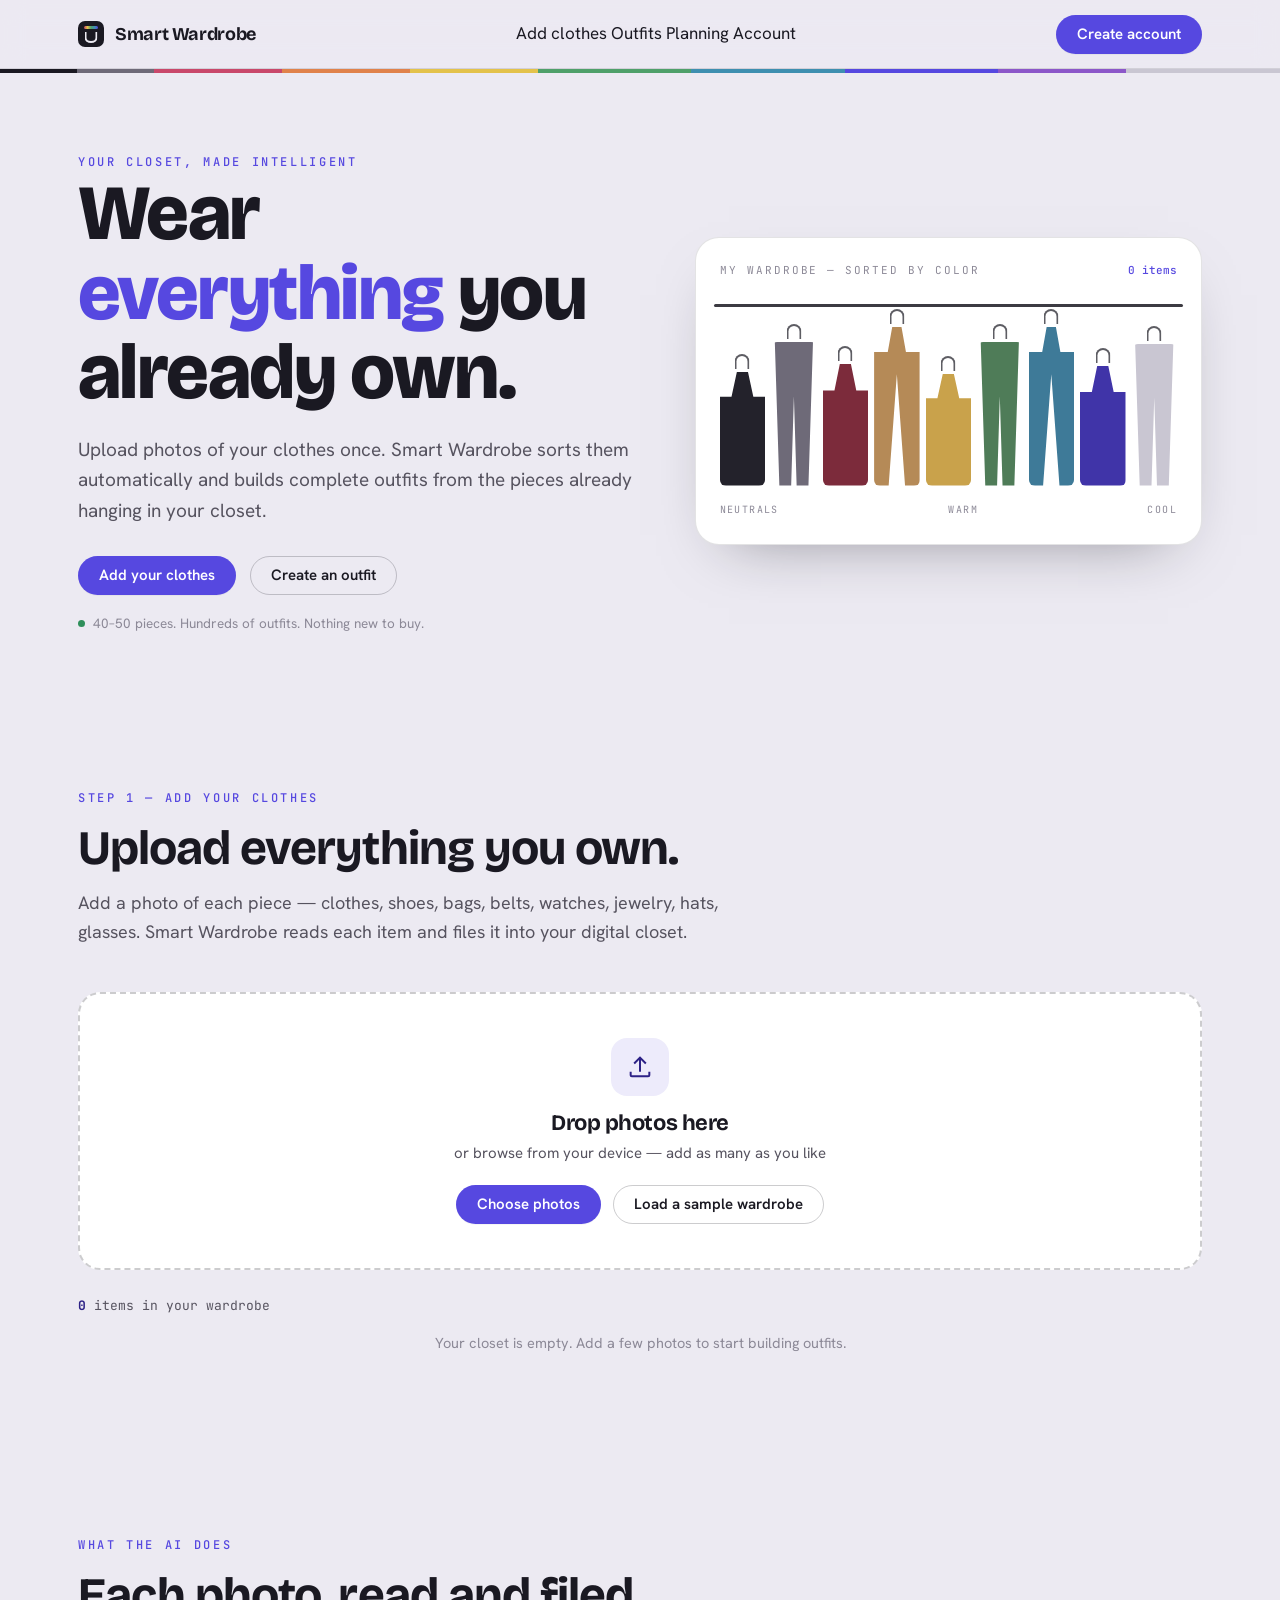
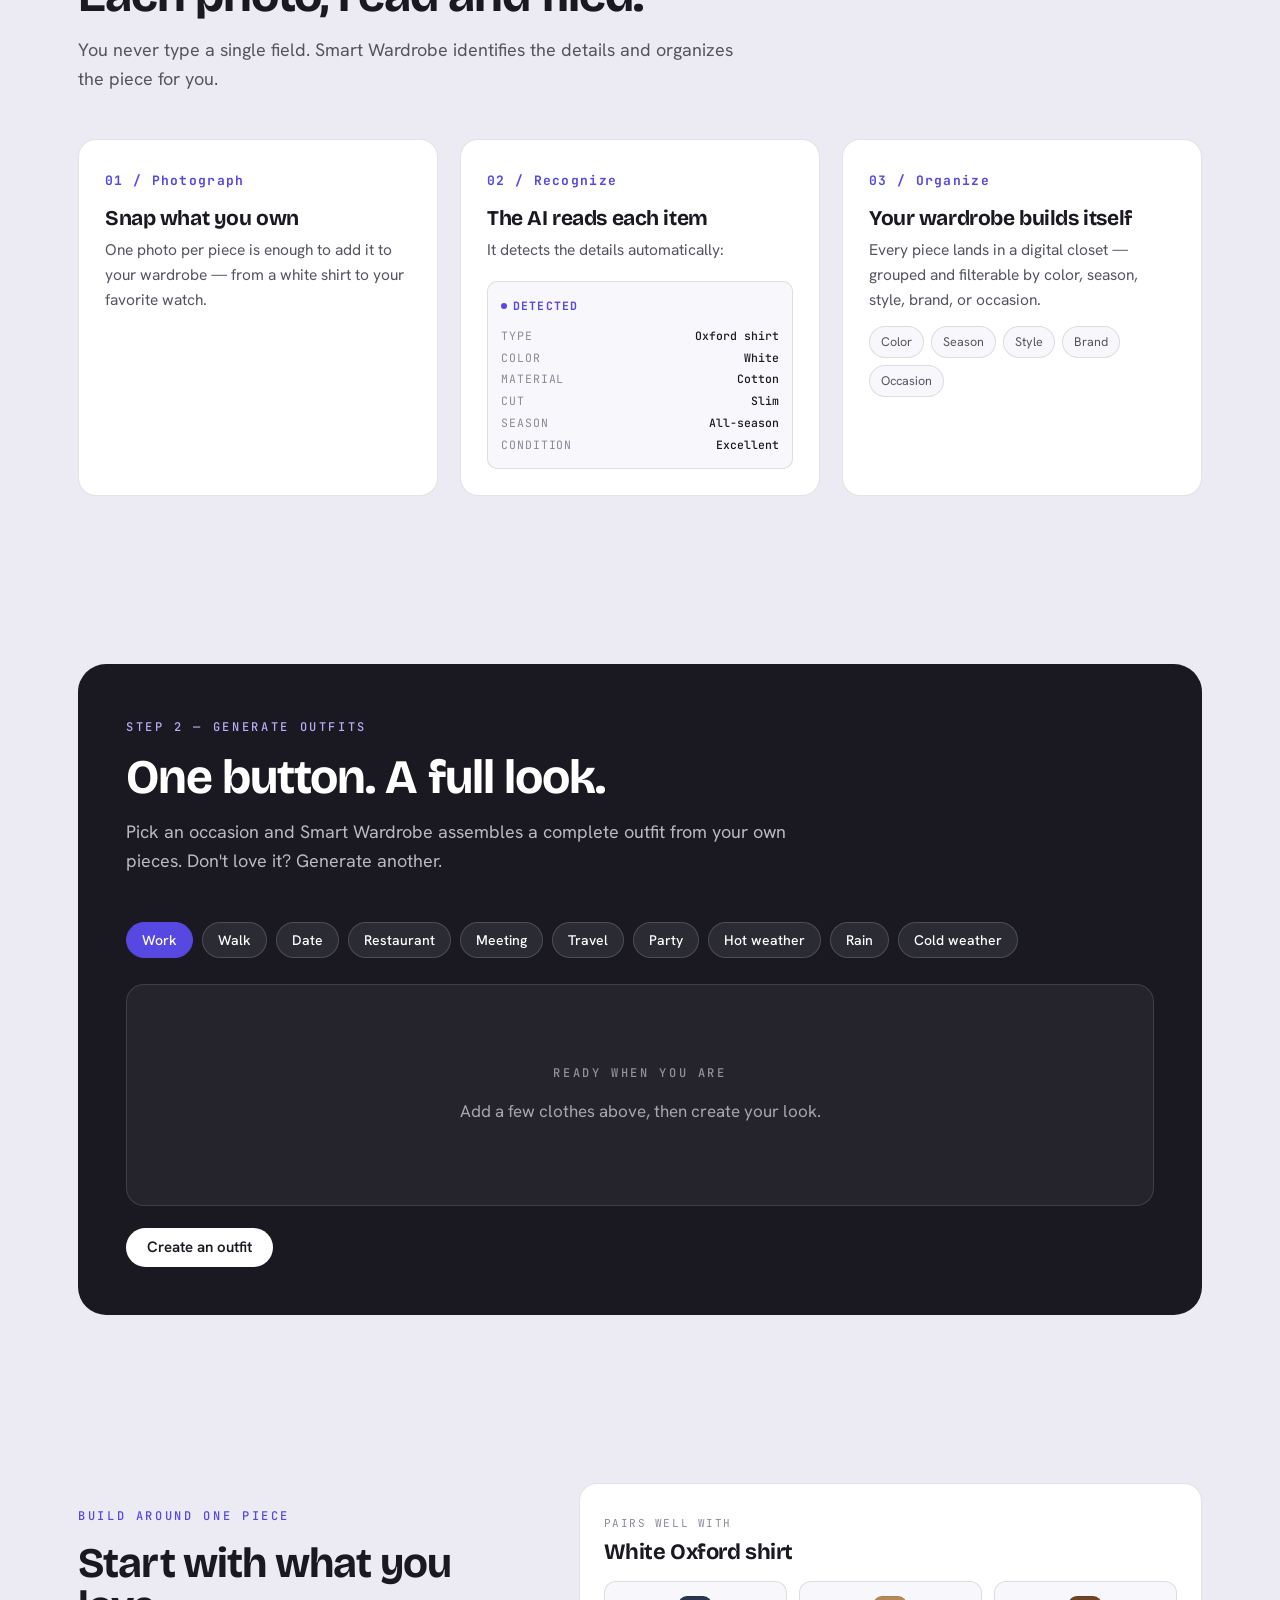
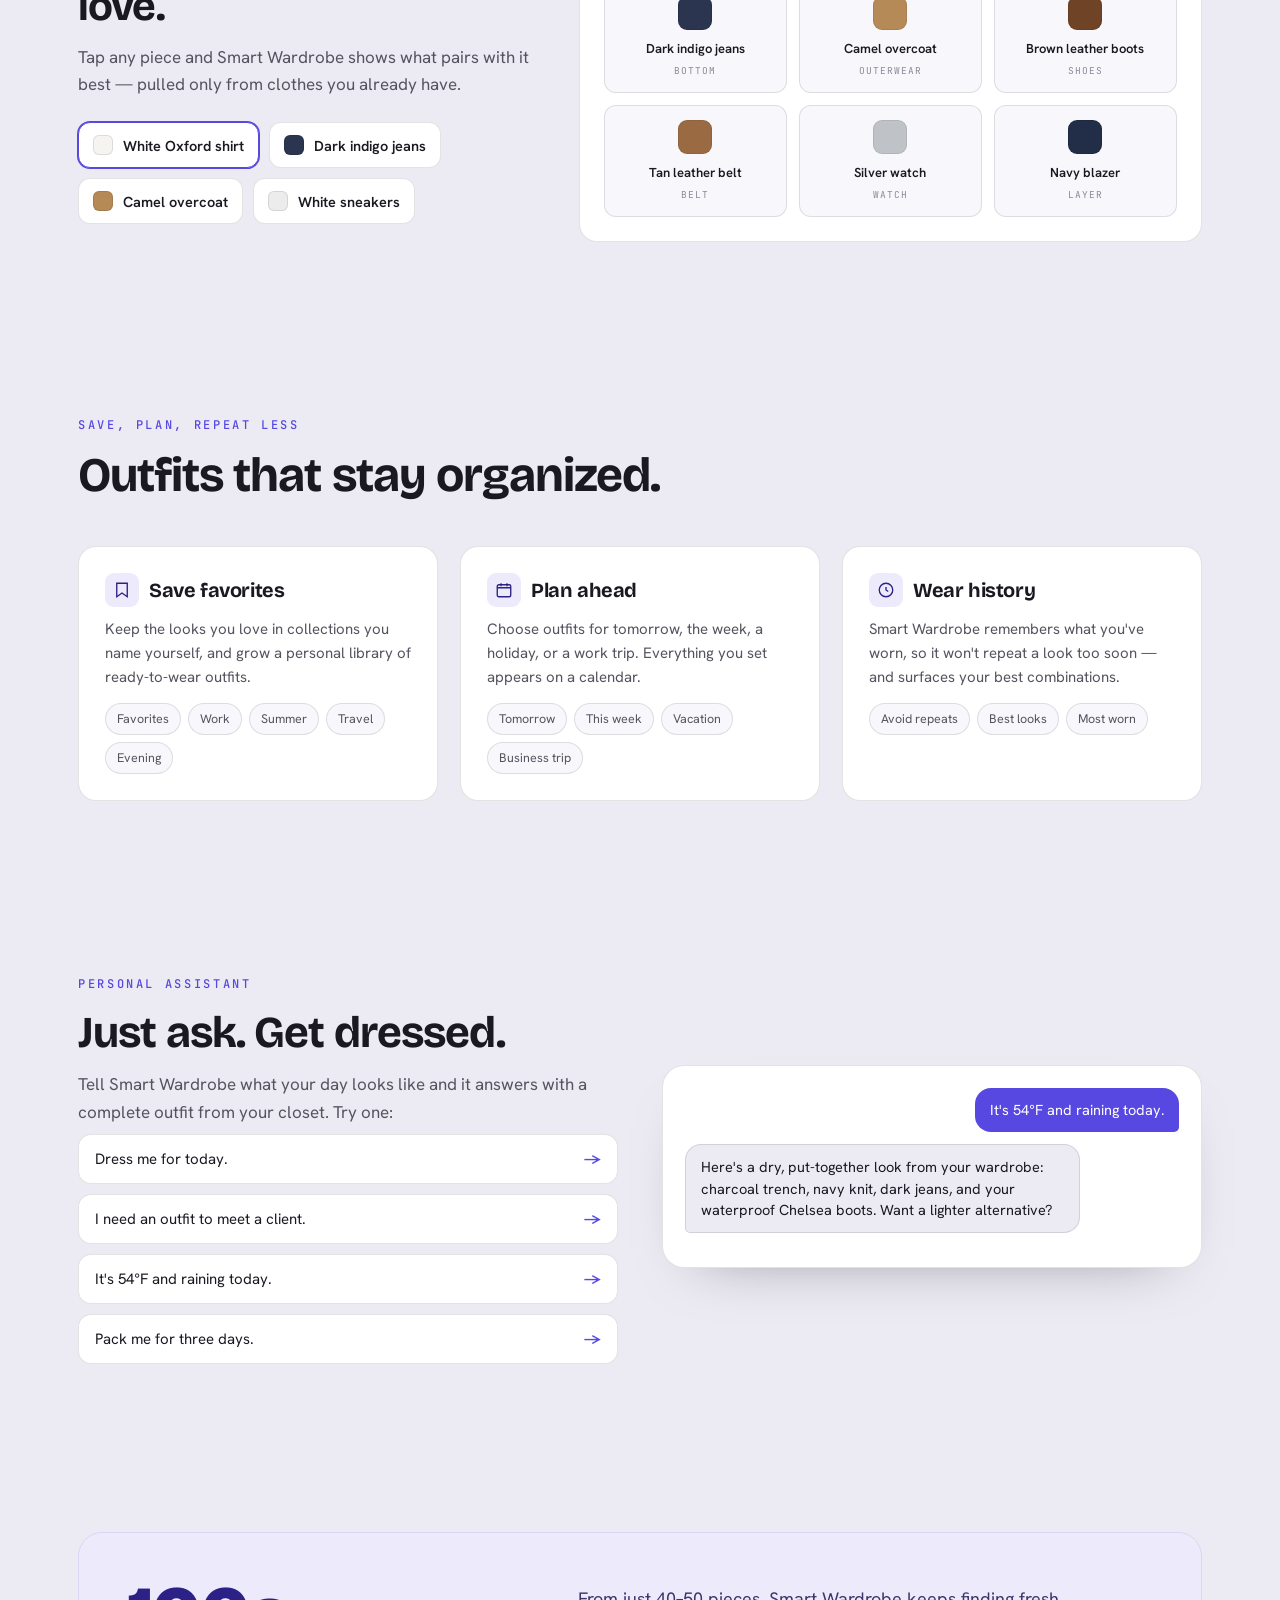
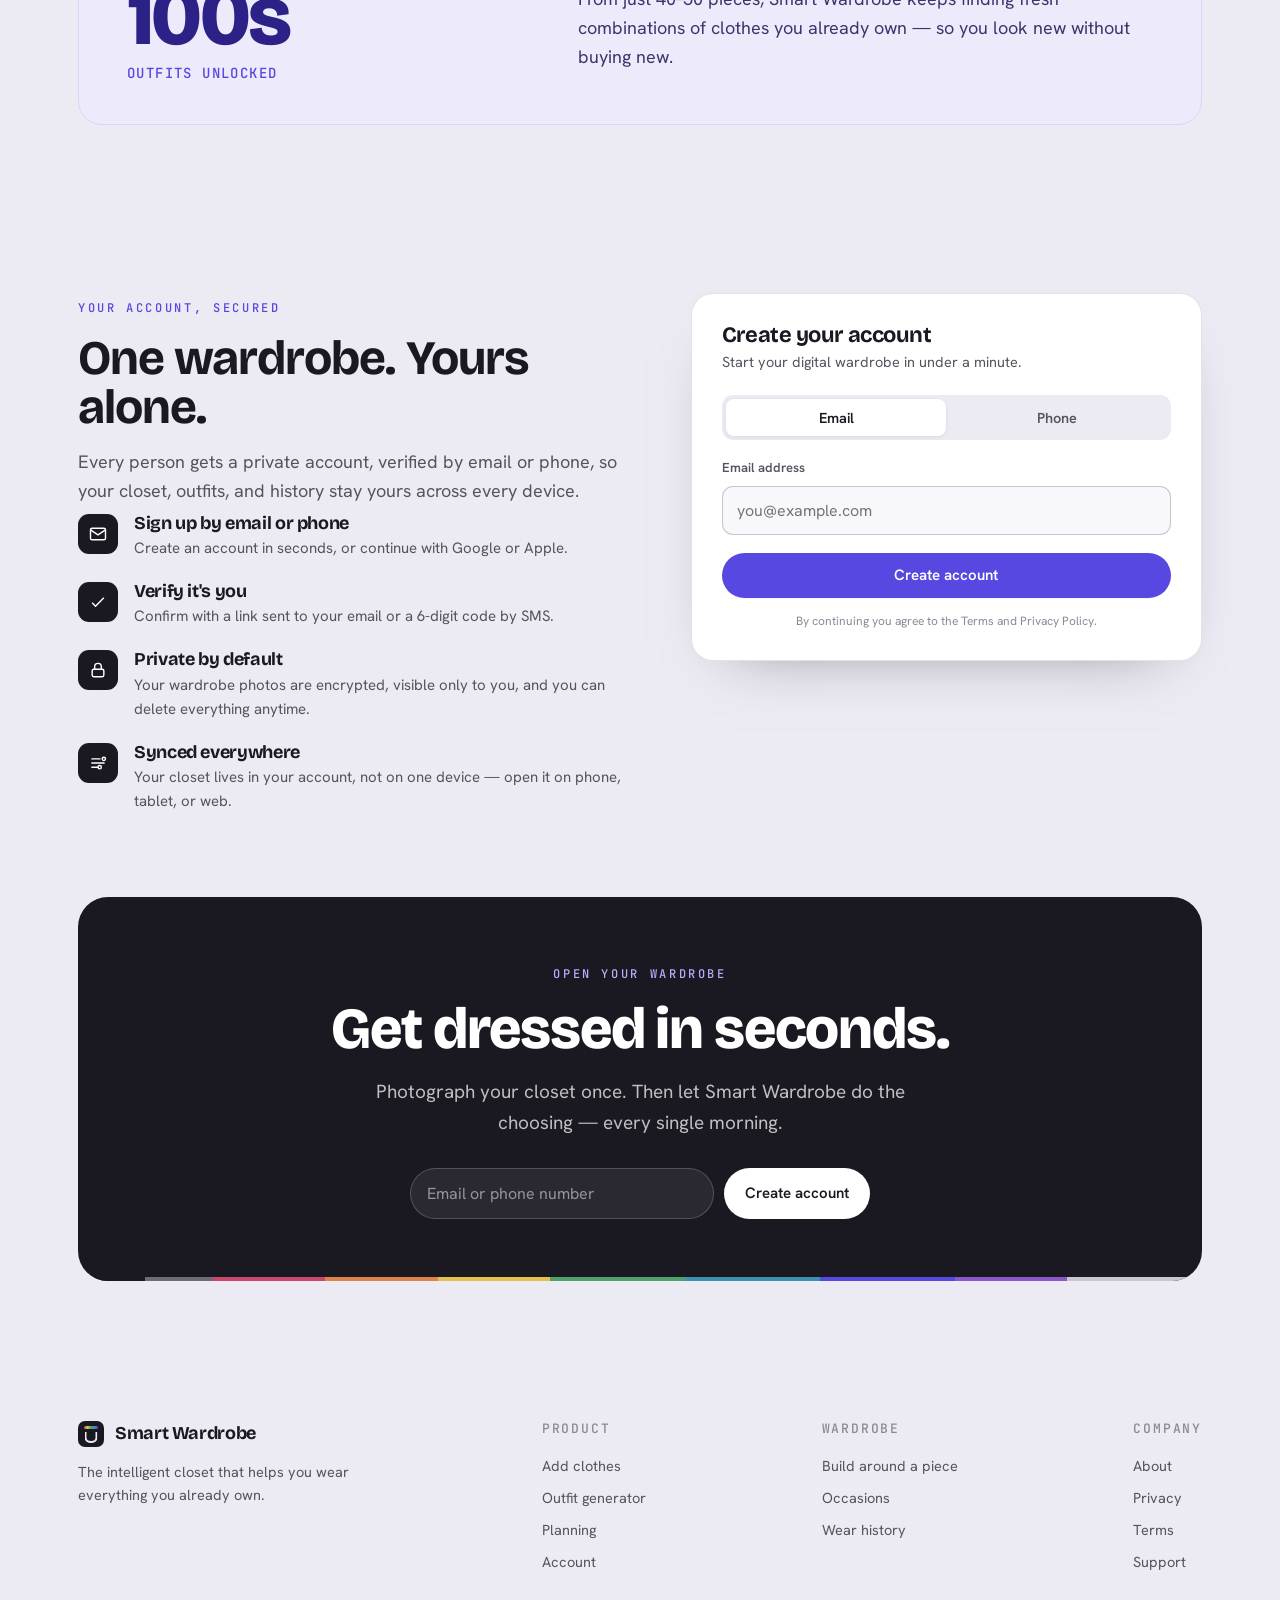
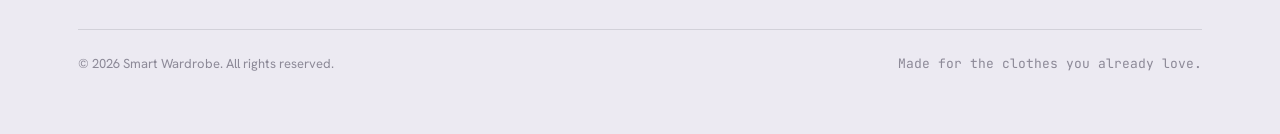
==== commit 25cdc871: "Update print statement from 'Hello' to 'Goodbye'" ====
--- a/index.html
+++ b/index.html
@@ -9,61 +9,24 @@
 <link href="https://fonts.googleapis.com/css2?family=Bricolage+Grotesque:opsz,wght@12..96,500;12..96,600;12..96,700;12..96,800&family=Hanken+Grotesk:wght@400;500;600;700&family=JetBrains+Mono:wght@400;500;700&display=swap" rel="stylesheet">
 <style>
   :root{
-    --paper:#ECEAF2;
-    --paper-2:#F8F7FC;
-    --card:#FFFFFF;
-    --ink:#1A1922;
-    --ink-soft:#56535F;
-    --ink-faint:#8C8997;
-    --iris:#5648E0;
-    --iris-deep:#2C2186;
-    --iris-wash:#EDEBFB;
-    --line:rgba(26,25,34,.12);
-    --line-strong:rgba(26,25,34,.22);
-    --ok:#2F8F5B;
-    --radius:18px;
-    --maxw:1180px;
+    --paper:#ECEAF2; --paper-2:#F8F7FC; --card:#FFFFFF;
+    --ink:#1A1922; --ink-soft:#56535F; --ink-faint:#8C8997;
+    --iris:#5648E0; --iris-deep:#2C2186; --iris-wash:#EDEBFB;
+    --line:rgba(26,25,34,.12); --line-strong:rgba(26,25,34,.22);
+    --ok:#2F8F5B; --radius:18px; --maxw:1180px;
   }
   *{box-sizing:border-box;}
   html{scroll-behavior:smooth;}
-  body{
-    margin:0;
-    background:var(--paper);
-    color:var(--ink);
-    font-family:"Hanken Grotesk",system-ui,sans-serif;
-    font-size:17px;
-    line-height:1.6;
-    -webkit-font-smoothing:antialiased;
-    overflow-x:hidden;
-  }
+  body{margin:0;background:var(--paper);color:var(--ink);font-family:"Hanken Grotesk",system-ui,sans-serif;font-size:17px;line-height:1.6;-webkit-font-smoothing:antialiased;overflow-x:hidden;}
   h1,h2,h3{font-family:"Bricolage Grotesque",sans-serif;font-weight:700;line-height:1.02;margin:0;letter-spacing:-.02em;}
-  p{margin:0;}
-  a{color:inherit;text-decoration:none;}
+  p{margin:0;} a{color:inherit;text-decoration:none;}
   .wrap{max-width:var(--maxw);margin:0 auto;padding:0 28px;}
   .mono{font-family:"JetBrains Mono",monospace;}
-  .eyebrow{
-    font-family:"JetBrains Mono",monospace;
-    font-size:12px;letter-spacing:.22em;text-transform:uppercase;
-    color:var(--iris);font-weight:500;
-  }
-
-  /* ---------- spectrum rail signature ---------- */
-  .spectrum{
-    height:4px;width:100%;border:0;margin:0;
-    background:linear-gradient(90deg,
-      #1A1922 0 6%, #6E6A78 6% 12%,
-      #C9486B 12% 22%, #E0824B 22% 32%, #E3C24B 32% 42%,
-      #4FA06A 42% 54%, #3E8FB0 54% 66%, #5648E0 66% 78%,
-      #8C57C9 78% 88%, #C9C6D2 88% 100%);
-  }
-
-  /* ---------- header ---------- */
-  header{
-    position:sticky;top:0;z-index:50;
-    backdrop-filter:saturate(140%) blur(12px);
-    background:rgba(236,234,242,.82);
-    border-bottom:1px solid var(--line);
-  }
+  .eyebrow{font-family:"JetBrains Mono",monospace;font-size:12px;letter-spacing:.22em;text-transform:uppercase;color:var(--iris);font-weight:500;}
+
+  .spectrum{height:4px;width:100%;border:0;margin:0;background:linear-gradient(90deg,#1A1922 0 6%,#6E6A78 6% 12%,#C9486B 12% 22%,#E0824B 22% 32%,#E3C24B 32% 42%,#4FA06A 42% 54%,#3E8FB0 54% 66%,#5648E0 66% 78%,#8C57C9 78% 88%,#C9C6D2 88% 100%);}
+
+  header{position:sticky;top:0;z-index:50;backdrop-filter:saturate(140%) blur(12px);background:rgba(236,234,242,.82);border-bottom:1px solid var(--line);}
   .nav{display:flex;align-items:center;justify-content:space-between;height:68px;}
   .brand{display:flex;align-items:center;gap:11px;font-family:"Bricolage Grotesque";font-weight:700;font-size:18px;letter-spacing:-.02em;}
   .brand-mark{width:26px;height:26px;border-radius:7px;position:relative;background:var(--ink);flex:none;}
@@ -72,22 +35,17 @@
   nav .links{display:flex;gap:30px;align-items:center;}
   nav .links a{font-size:15px;color:var(--ink-soft);font-weight:500;transition:color .15s;}
   nav .links a:hover{color:var(--ink);}
-  .btn{
-    font-family:"Hanken Grotesk";font-weight:600;font-size:15px;
-    border-radius:999px;padding:11px 20px;cursor:pointer;border:1px solid transparent;
-    transition:transform .12s ease, background .15s, color .15s, box-shadow .15s;
-    display:inline-flex;align-items:center;gap:8px;line-height:1;
-  }
+  .btn{font-family:"Hanken Grotesk";font-weight:600;font-size:15px;border-radius:999px;padding:11px 20px;cursor:pointer;border:1px solid transparent;transition:transform .12s ease,background .15s,color .15s,box-shadow .15s;display:inline-flex;align-items:center;gap:8px;line-height:1;}
   .btn:active{transform:translateY(1px);}
   .btn-primary{background:var(--iris);color:#fff;box-shadow:0 1px 0 rgba(0,0,0,.04);}
   .btn-primary:hover{background:var(--iris-deep);}
   .btn-ghost{background:transparent;color:var(--ink);border-color:var(--line-strong);}
   .btn-ghost:hover{border-color:var(--ink);}
-  .btn-dark{background:var(--ink);color:#fff;}
-  .btn-dark:hover{background:#000;}
+  .btn-dark{background:var(--ink);color:#fff;} .btn-dark:hover{background:#000;}
+  .btn-light{background:#fff;color:var(--ink);} .btn-light:hover{background:#EDEBFB;}
+  .btn-line{background:transparent;color:#fff;border-color:rgba(255,255,255,.3);} .btn-line:hover{border-color:#fff;}
   :focus-visible{outline:3px solid var(--iris);outline-offset:2px;border-radius:6px;}
 
-  /* ---------- hero ---------- */
   .hero{padding:74px 0 64px;}
   .hero-grid{display:grid;grid-template-columns:1.05fr .95fr;gap:56px;align-items:center;}
   .hero h1{font-size:clamp(42px,6.4vw,78px);font-weight:800;}
@@ -97,33 +55,21 @@
   .hero-note{margin-top:18px;font-size:13.5px;color:var(--ink-faint);display:flex;align-items:center;gap:8px;}
   .hero-note .dot{width:7px;height:7px;border-radius:50%;background:var(--ok);}
 
-  /* ---------- closet rail visual ---------- */
-  .closet{
-    background:var(--card);border:1px solid var(--line);border-radius:24px;
-    padding:24px 24px 26px;box-shadow:0 24px 60px -34px rgba(26,25,34,.5);
-    position:relative;
-  }
+  .closet{background:var(--card);border:1px solid var(--line);border-radius:24px;padding:24px 24px 26px;box-shadow:0 24px 60px -34px rgba(26,25,34,.5);position:relative;}
   .closet-top{display:flex;align-items:center;justify-content:space-between;margin-bottom:18px;}
   .closet-top .t{font-family:"JetBrains Mono";font-size:11px;letter-spacing:.18em;text-transform:uppercase;color:var(--ink-faint);}
   .closet-top .c{font-family:"JetBrains Mono";font-size:11px;color:var(--iris);font-weight:500;}
-  .rail{
-    position:relative;padding-top:14px;
-    display:grid;grid-template-columns:repeat(9,1fr);gap:6px;align-items:end;height:188px;
-  }
+  .rail{position:relative;padding-top:14px;display:grid;grid-template-columns:repeat(9,1fr);gap:6px;align-items:end;height:188px;}
   .rail::before{content:"";position:absolute;top:6px;left:-6px;right:-6px;height:3px;border-radius:3px;background:var(--ink);opacity:.85;}
   .garment{position:relative;height:var(--h,128px);align-self:end;}
-  .garment::before{ /* hanger hook */
-    content:"";position:absolute;top:-12px;left:50%;transform:translateX(-50%);
-    width:11px;height:13px;border:2px solid var(--ink);border-bottom:0;border-radius:50% 50% 0 0;opacity:.7;
-  }
-  .g-body{position:absolute;inset:auto 0 0 0;height:calc(100% - 6px);background:var(--g,#ccc);border-radius:6px;}
+  .garment::before{content:"";position:absolute;top:-12px;left:50%;transform:translateX(-50%);width:11px;height:13px;border:2px solid var(--ink);border-bottom:0;border-radius:50% 50% 0 0;opacity:.7;}
+  .g-body{position:absolute;inset:auto 0 0 0;height:calc(100% - 6px);background:var(--g,#ccc);background-size:cover;background-position:center;border-radius:6px;}
   .g-top .g-body{clip-path:polygon(0 22%,26% 22%,38% 0,62% 0,74% 22%,100% 22%,100% 100%,0 100%);}
   .g-pant .g-body{clip-path:polygon(8% 0,92% 0,82% 100%,56% 100%,50% 38%,44% 100%,18% 100%);}
   .g-coat .g-body{clip-path:polygon(0 16%,30% 16%,40% 0,60% 0,70% 16%,100% 16%,100% 100%,68% 100%,50% 30%,32% 100%,0 100%);}
   .rail-cap{display:flex;justify-content:space-between;margin-top:16px;}
   .rail-cap span{font-family:"JetBrains Mono";font-size:10px;letter-spacing:.14em;text-transform:uppercase;color:var(--ink-faint);}
 
-  /* ---------- generated outfit card (in closet) ---------- */
   .outfit{margin-top:20px;border-top:1px dashed var(--line-strong);padding-top:18px;display:none;}
   .outfit.show{display:block;animation:rise .4s ease both;}
   @keyframes rise{from{opacity:0;transform:translateY(8px);}to{opacity:1;transform:none;}}
@@ -132,64 +78,72 @@
   .occ-chip{font-family:"JetBrains Mono";font-size:11px;background:var(--iris-wash);color:var(--iris-deep);padding:4px 9px;border-radius:6px;letter-spacing:.04em;}
   .pieces{display:grid;grid-template-columns:repeat(4,1fr);gap:10px;}
   .piece{background:var(--paper-2);border:1px solid var(--line);border-radius:12px;padding:10px;text-align:center;}
-  .swatch{width:30px;height:30px;border-radius:8px;margin:0 auto 8px;border:1px solid rgba(0,0,0,.08);}
+  .swatch{width:36px;height:36px;border-radius:8px;margin:0 auto 8px;border:1px solid rgba(0,0,0,.08);background-size:cover;background-position:center;}
   .piece .nm{font-size:12.5px;font-weight:600;line-height:1.25;}
   .piece .ty{font-family:"JetBrains Mono";font-size:9.5px;letter-spacing:.1em;text-transform:uppercase;color:var(--ink-faint);margin-top:3px;}
 
-  /* ---------- generic section ---------- */
   .section{padding:84px 0;}
   .section-head{max-width:42rem;margin-bottom:46px;}
-  .section-head.center{margin-left:auto;margin-right:auto;text-align:center;}
   .section h2{font-size:clamp(30px,4.2vw,48px);margin-top:14px;}
   .section-head p{margin-top:16px;color:var(--ink-soft);font-size:18px;}
 
-  /* ---------- steps ---------- */
+  /* ---------- UPLOAD ---------- */
+  .upload-wrap{display:grid;grid-template-columns:1fr;gap:26px;}
+  .dropzone{border:2px dashed var(--line-strong);border-radius:22px;background:var(--card);padding:44px 28px;text-align:center;transition:.18s;cursor:pointer;position:relative;}
+  .dropzone:hover,.dropzone.drag{border-color:var(--iris);background:var(--iris-wash);}
+  .dz-ic{width:58px;height:58px;border-radius:16px;background:var(--iris-wash);display:grid;place-items:center;margin:0 auto 16px;}
+  .dz-ic svg{width:28px;height:28px;stroke:var(--iris-deep);fill:none;stroke-width:1.7;}
+  .dropzone h3{font-size:22px;margin-bottom:6px;}
+  .dropzone p{color:var(--ink-soft);font-size:15px;}
+  .dz-actions{display:flex;gap:12px;justify-content:center;margin-top:20px;flex-wrap:wrap;}
+  .closet-bar{display:flex;align-items:center;justify-content:space-between;gap:16px;flex-wrap:wrap;margin-bottom:6px;}
+  .closet-count{font-family:"JetBrains Mono";font-size:13px;color:var(--ink-soft);}
+  .closet-count b{color:var(--iris-deep);}
+  .closet-bar .clearbtn{background:none;border:0;color:var(--ink-faint);font-family:inherit;font-weight:600;font-size:13.5px;cursor:pointer;}
+  .closet-bar .clearbtn:hover{color:#C0392B;}
+  .grid-items{display:grid;grid-template-columns:repeat(auto-fill,minmax(132px,1fr));gap:14px;}
+  .item{background:var(--card);border:1px solid var(--line);border-radius:14px;overflow:hidden;animation:rise .3s ease both;}
+  .item .ph{aspect-ratio:1;background:var(--paper-2) center/cover no-repeat;position:relative;}
+  .item .rm{position:absolute;top:7px;right:7px;width:24px;height:24px;border-radius:50%;border:0;background:rgba(26,25,34,.66);color:#fff;font-size:14px;line-height:1;cursor:pointer;display:grid;place-items:center;}
+  .item .rm:hover{background:#C0392B;}
+  .item .meta{padding:9px 9px 11px;}
+  .item select{width:100%;font-family:"JetBrains Mono";font-size:11px;letter-spacing:.06em;text-transform:uppercase;border:1px solid var(--line);border-radius:8px;padding:6px 7px;background:var(--paper-2);color:var(--ink);cursor:pointer;}
+  .item select:focus{outline:0;border-color:var(--iris);}
+  .empty-note{color:var(--ink-faint);font-size:14.5px;text-align:center;padding:8px 0;}
+
   .steps{display:grid;grid-template-columns:repeat(3,1fr);gap:22px;}
   .step{background:var(--card);border:1px solid var(--line);border-radius:var(--radius);padding:26px;position:relative;overflow:hidden;}
   .step .num{font-family:"JetBrains Mono";font-size:13px;color:var(--iris);font-weight:700;letter-spacing:.1em;}
   .step h3{font-size:21px;margin:14px 0 9px;}
   .step p{color:var(--ink-soft);font-size:15.5px;}
-  /* care-label tag */
   .tag{margin-top:18px;background:var(--paper-2);border:1px solid var(--line);border-radius:10px;padding:12px 13px;font-family:"JetBrains Mono";font-size:11.5px;line-height:1.9;}
   .tag .row{display:flex;justify-content:space-between;gap:12px;}
   .tag .k{color:var(--ink-faint);letter-spacing:.08em;text-transform:uppercase;}
   .tag .v{color:var(--ink);font-weight:500;}
   .tag .stamp{display:inline-flex;align-items:center;gap:6px;color:var(--iris);margin-bottom:8px;font-weight:700;letter-spacing:.1em;text-transform:uppercase;}
   .tag .stamp::before{content:"";width:6px;height:6px;border-radius:50%;background:var(--iris);}
-
-  /* ---------- outfit generator (interactive section) ---------- */
+  .pill-list{display:flex;flex-wrap:wrap;gap:7px;margin-top:14px;}
+  .pill-list span{font-size:12.5px;background:var(--paper-2);border:1px solid var(--line);border-radius:999px;padding:5px 11px;color:var(--ink-soft);}
+
   .gen{background:var(--ink);color:#fff;border-radius:28px;padding:48px;}
-  .gen h2{color:#fff;}
-  .gen .section-head p{color:rgba(255,255,255,.7);}
+  .gen h2{color:#fff;} .gen .section-head p{color:rgba(255,255,255,.7);}
   .occasions{display:flex;flex-wrap:wrap;gap:9px;margin:0 0 26px;}
-  .occ{
-    font-family:"Hanken Grotesk";font-weight:500;font-size:14px;color:#fff;
-    background:rgba(255,255,255,.08);border:1px solid rgba(255,255,255,.16);
-    padding:8px 15px;border-radius:999px;cursor:pointer;transition:.15s;
-  }
+  .occ{font-family:"Hanken Grotesk";font-weight:500;font-size:14px;color:#fff;background:rgba(255,255,255,.08);border:1px solid rgba(255,255,255,.16);padding:8px 15px;border-radius:999px;cursor:pointer;transition:.15s;}
   .occ:hover{background:rgba(255,255,255,.16);}
   .occ.active{background:var(--iris);border-color:var(--iris);}
   .gen-stage{background:rgba(255,255,255,.05);border:1px solid rgba(255,255,255,.12);border-radius:18px;padding:26px;min-height:220px;}
   .gen-empty{display:flex;flex-direction:column;align-items:center;justify-content:center;text-align:center;height:168px;color:rgba(255,255,255,.6);gap:14px;}
   .gen-grid{display:grid;grid-template-columns:repeat(4,1fr);gap:14px;}
   .gp{background:rgba(255,255,255,.06);border:1px solid rgba(255,255,255,.12);border-radius:14px;padding:16px;text-align:center;animation:rise .35s ease both;}
-  .gp .gsw{width:46px;height:46px;border-radius:12px;margin:0 auto 12px;border:1px solid rgba(255,255,255,.18);}
+  .gp .gsw{width:64px;height:64px;border-radius:12px;margin:0 auto 12px;border:1px solid rgba(255,255,255,.18);background-size:cover;background-position:center;}
   .gp .nm{font-weight:600;font-size:14.5px;}
   .gp .role{font-family:"JetBrains Mono";font-size:10px;letter-spacing:.12em;text-transform:uppercase;color:rgba(255,255,255,.55);margin-top:5px;}
   .gen-actions{display:flex;align-items:center;gap:14px;margin-top:22px;flex-wrap:wrap;}
   .gen-actions .why{font-size:13.5px;color:rgba(255,255,255,.6);}
-  .btn-light{background:#fff;color:var(--ink);}
-  .btn-light:hover{background:#EDEBFB;}
-  .btn-line{background:transparent;color:#fff;border-color:rgba(255,255,255,.3);}
-  .btn-line:hover{border-color:#fff;}
-
-  /* ---------- match around one item ---------- */
+
   .match{display:grid;grid-template-columns:.85fr 1.15fr;gap:40px;align-items:center;}
   .pick{display:flex;flex-wrap:wrap;gap:10px;}
-  .pick button{
-    background:var(--card);border:1px solid var(--line);border-radius:12px;padding:12px 14px;
-    display:flex;align-items:center;gap:10px;cursor:pointer;font-family:inherit;font-size:14.5px;font-weight:600;color:var(--ink);transition:.15s;
-  }
+  .pick button{background:var(--card);border:1px solid var(--line);border-radius:12px;padding:12px 14px;display:flex;align-items:center;gap:10px;cursor:pointer;font-family:inherit;font-size:14.5px;font-weight:600;color:var(--ink);transition:.15s;}
   .pick button:hover{border-color:var(--line-strong);}
   .pick button.active{border-color:var(--iris);box-shadow:0 0 0 1px var(--iris);}
   .pick .sw{width:20px;height:20px;border-radius:6px;border:1px solid rgba(0,0,0,.1);}
@@ -202,17 +156,13 @@
   .pair .nm{font-size:13px;font-weight:600;}
   .pair .ro{font-family:"JetBrains Mono";font-size:9.5px;letter-spacing:.1em;text-transform:uppercase;color:var(--ink-faint);margin-top:3px;}
 
-  /* ---------- features grid (save / plan / history) ---------- */
   .feat{display:grid;grid-template-columns:repeat(3,1fr);gap:22px;}
   .fcard{background:var(--card);border:1px solid var(--line);border-radius:var(--radius);padding:26px;}
   .fcard h3{font-size:20px;margin:0 0 10px;display:flex;align-items:center;gap:10px;}
   .ficon{width:34px;height:34px;border-radius:9px;background:var(--iris-wash);display:grid;place-items:center;flex:none;}
   .ficon svg{width:18px;height:18px;stroke:var(--iris-deep);fill:none;stroke-width:1.8;}
   .fcard p{color:var(--ink-soft);font-size:15px;}
-  .pill-list{display:flex;flex-wrap:wrap;gap:7px;margin-top:14px;}
-  .pill-list span{font-size:12.5px;background:var(--paper-2);border:1px solid var(--line);border-radius:999px;padding:5px 11px;color:var(--ink-soft);}
-
-  /* ---------- assistant chat ---------- */
+
   .assist{display:grid;grid-template-columns:1fr 1fr;gap:44px;align-items:center;}
   .chat{background:var(--card);border:1px solid var(--line);border-radius:22px;padding:22px;box-shadow:0 24px 60px -40px rgba(26,25,34,.5);}
   .chat-row{display:flex;margin-bottom:12px;}
@@ -220,20 +170,15 @@
   .from-user{margin-left:auto;background:var(--iris);color:#fff;border-bottom-right-radius:5px;}
   .from-ai{background:var(--paper);color:var(--ink);border-bottom-left-radius:5px;border:1px solid var(--line);}
   .prompts{display:flex;flex-direction:column;gap:10px;margin-top:8px;}
-  .prompt{
-    text-align:left;background:var(--card);border:1px solid var(--line);border-radius:13px;
-    padding:14px 16px;cursor:pointer;font-family:inherit;font-size:15px;color:var(--ink);transition:.15s;display:flex;justify-content:space-between;align-items:center;gap:12px;
-  }
+  .prompt{text-align:left;background:var(--card);border:1px solid var(--line);border-radius:13px;padding:14px 16px;cursor:pointer;font-family:inherit;font-size:15px;color:var(--ink);transition:.15s;display:flex;justify-content:space-between;align-items:center;gap:12px;}
   .prompt:hover{border-color:var(--iris);color:var(--iris-deep);}
   .prompt::after{content:"→";color:var(--iris);font-weight:700;}
 
-  /* ---------- stat strip ---------- */
   .stat{display:grid;grid-template-columns:1fr 1.4fr;gap:40px;align-items:center;background:var(--iris-wash);border:1px solid #DAD6F7;border-radius:24px;padding:44px 48px;}
   .stat .big{font-family:"Bricolage Grotesque";font-weight:800;font-size:clamp(48px,7vw,84px);letter-spacing:-.03em;line-height:.95;color:var(--iris-deep);}
   .stat .big small{display:block;font-family:"JetBrains Mono";font-size:14px;font-weight:500;letter-spacing:.1em;text-transform:uppercase;color:var(--iris);margin-top:10px;}
   .stat p{font-size:18px;color:#3A356B;}
 
-  /* ---------- account / verification ---------- */
   .acct{display:grid;grid-template-columns:1.05fr .95fr;gap:48px;align-items:start;}
   .acct-points{display:flex;flex-direction:column;gap:22px;margin-top:8px;}
   .ap{display:flex;gap:16px;}
@@ -241,7 +186,6 @@
   .ap .ic svg{width:20px;height:20px;stroke:#fff;fill:none;stroke-width:1.7;}
   .ap h3{font-size:18px;margin:0 0 4px;}
   .ap p{color:var(--ink-soft);font-size:15px;}
-
   .signup{background:var(--card);border:1px solid var(--line);border-radius:22px;padding:30px;box-shadow:0 24px 60px -42px rgba(26,25,34,.55);}
   .signup h3{font-size:22px;margin:0 0 4px;}
   .signup .sub{color:var(--ink-soft);font-size:14.5px;margin-bottom:22px;}
@@ -249,40 +193,26 @@
   .tabs button{flex:1;border:0;background:transparent;font-family:inherit;font-weight:600;font-size:14.5px;color:var(--ink-soft);padding:9px;border-radius:8px;cursor:pointer;transition:.15s;}
   .tabs button.active{background:var(--card);color:var(--ink);box-shadow:0 1px 4px rgba(0,0,0,.08);}
   .field label{display:block;font-size:13px;font-weight:600;color:var(--ink-soft);margin-bottom:7px;}
-  .field input{
-    width:100%;font-family:inherit;font-size:16px;padding:13px 14px;border-radius:11px;
-    border:1px solid var(--line-strong);background:var(--paper-2);color:var(--ink);transition:.15s;
-  }
+  .field input{width:100%;font-family:inherit;font-size:16px;padding:13px 14px;border-radius:11px;border:1px solid var(--line-strong);background:var(--paper-2);color:var(--ink);transition:.15s;}
   .field input:focus{outline:0;border-color:var(--iris);background:#fff;box-shadow:0 0 0 3px var(--iris-wash);}
   .field .err{color:#C0392B;font-size:12.5px;margin-top:7px;display:none;}
   .field .err.show{display:block;}
   .signup .btn-primary{width:100%;justify-content:center;margin-top:18px;padding:14px;}
   .fineprint{font-size:12px;color:var(--ink-faint);margin-top:14px;text-align:center;line-height:1.5;}
-
-  /* verify step */
-  .verify{display:none;}
-  .verify.show{display:block;animation:rise .35s ease both;}
+  .verify{display:none;} .verify.show{display:block;animation:rise .35s ease both;}
   .verify .back{background:none;border:0;color:var(--iris);font-family:inherit;font-weight:600;cursor:pointer;font-size:14px;padding:0;margin-bottom:14px;display:inline-flex;gap:6px;align-items:center;}
   .verify .dest{font-weight:700;}
   .code{display:flex;gap:10px;margin:22px 0 6px;}
-  .code input{
-    width:100%;aspect-ratio:1;text-align:center;font-family:"JetBrains Mono";font-size:24px;font-weight:700;
-    border:1px solid var(--line-strong);border-radius:12px;background:var(--paper-2);color:var(--ink);
-  }
+  .code input{width:100%;aspect-ratio:1;text-align:center;font-family:"JetBrains Mono";font-size:24px;font-weight:700;border:1px solid var(--line-strong);border-radius:12px;background:var(--paper-2);color:var(--ink);}
   .code input:focus{outline:0;border-color:var(--iris);background:#fff;box-shadow:0 0 0 3px var(--iris-wash);}
   .resend{font-size:13px;color:var(--ink-faint);margin-top:14px;}
   .resend button{background:none;border:0;color:var(--iris);font-weight:600;cursor:pointer;font-family:inherit;font-size:13px;padding:0;}
   .hint{font-size:12px;color:var(--ink-faint);background:var(--paper-2);border:1px dashed var(--line-strong);border-radius:10px;padding:9px 12px;margin-top:16px;text-align:center;}
-
-  /* success */
-  .done{display:none;text-align:center;padding:14px 0;}
-  .done.show{display:block;animation:rise .4s ease both;}
+  .done{display:none;text-align:center;padding:14px 0;} .done.show{display:block;animation:rise .4s ease both;}
   .done .check{width:62px;height:62px;border-radius:50%;background:var(--ok);display:grid;place-items:center;margin:0 auto 18px;}
   .done .check svg{width:30px;height:30px;stroke:#fff;fill:none;stroke-width:3;}
-  .done h3{font-size:23px;margin-bottom:6px;}
-  .done p{color:var(--ink-soft);font-size:15px;}
-
-  /* ---------- final CTA ---------- */
+  .done h3{font-size:23px;margin-bottom:6px;} .done p{color:var(--ink-soft);font-size:15px;}
+
   .final{background:var(--ink);color:#fff;border-radius:30px;padding:62px 48px;text-align:center;position:relative;overflow:hidden;}
   .final h2{color:#fff;font-size:clamp(32px,5vw,58px);font-weight:800;}
   .final p{color:rgba(255,255,255,.72);font-size:19px;margin:18px auto 0;max-width:34rem;}
@@ -292,7 +222,6 @@
   .final-form input:focus{outline:0;border-color:#fff;}
   .final .spectrum{position:absolute;left:0;right:0;bottom:0;}
 
-  /* ---------- footer ---------- */
   footer{padding:54px 0 60px;}
   .foot{display:flex;justify-content:space-between;align-items:flex-start;gap:30px;flex-wrap:wrap;}
   .foot .col h5{font-size:13px;font-family:"JetBrains Mono";letter-spacing:.14em;text-transform:uppercase;color:var(--ink-faint);margin:0 0 14px;font-weight:500;}
@@ -300,15 +229,12 @@
   .foot .col a:hover{color:var(--ink);}
   .foot-bottom{margin-top:46px;padding-top:24px;border-top:1px solid var(--line);display:flex;justify-content:space-between;flex-wrap:wrap;gap:12px;font-size:13px;color:var(--ink-faint);}
 
-  /* ---------- responsive ---------- */
   @media(max-width:920px){
     .hero-grid,.match,.assist,.acct,.stat{grid-template-columns:1fr;gap:36px;}
     .steps,.feat{grid-template-columns:1fr;}
     .pieces,.gen-grid{grid-template-columns:repeat(2,1fr);}
     nav .links{display:none;}
-    .gen{padding:32px 22px;}
-    .stat{padding:34px 28px;}
-    .final{padding:46px 26px;}
+    .gen{padding:32px 22px;} .stat{padding:34px 28px;} .final{padding:46px 26px;}
   }
   @media(max-width:560px){
     .wrap{padding:0 18px;}
@@ -317,19 +243,16 @@
     .rail .garment:nth-child(8),.rail .garment:nth-child(9){display:none;}
     .final-form{flex-direction:column;}
   }
-  @media (prefers-reduced-motion:reduce){
-    *{animation:none!important;scroll-behavior:auto!important;transition:none!important;}
-  }
+  @media (prefers-reduced-motion:reduce){*{animation:none!important;scroll-behavior:auto!important;transition:none!important;}}
 </style>
 </head>
 <body>
 
-<!-- ============ HEADER ============ -->
 <header>
   <div class="wrap nav">
     <div class="brand"><span class="brand-mark"></span> Smart Wardrobe</div>
     <nav class="links">
-      <a href="#how">How it works</a>
+      <a href="#add">Add clothes</a>
       <a href="#outfits">Outfits</a>
       <a href="#planning">Planning</a>
       <a href="#account">Account</a>
@@ -339,16 +262,15 @@
 </header>
 <hr class="spectrum" />
 
-<!-- ============ HERO ============ -->
 <section class="hero">
   <div class="wrap hero-grid">
     <div>
       <span class="eyebrow">Your closet, made intelligent</span>
       <h1>Wear <em>everything</em> you already own.</h1>
-      <p class="lead">Smart Wardrobe photographs your clothes, sorts them automatically, and builds complete outfits from the pieces already hanging in your closet — in seconds, not mornings.</p>
+      <p class="lead">Upload photos of your clothes once. Smart Wardrobe sorts them automatically and builds complete outfits from the pieces already hanging in your closet.</p>
       <div class="hero-cta">
-        <button class="btn btn-primary" id="heroGenerate">Create an outfit</button>
-        <a class="btn btn-ghost" href="#account">Create account</a>
+        <a class="btn btn-primary" href="#add">Add your clothes</a>
+        <button class="btn btn-ghost" id="heroGenerate">Create an outfit</button>
       </div>
       <p class="hero-note"><span class="dot"></span> 40–50 pieces. Hundreds of outfits. Nothing new to buy.</p>
     </div>
@@ -356,40 +278,69 @@
     <div class="closet">
       <div class="closet-top">
         <span class="t">My wardrobe — sorted by color</span>
-        <span class="c">47 items</span>
+        <span class="c" id="heroCount">0 items</span>
       </div>
       <div class="rail" id="rail"></div>
       <div class="rail-cap"><span>Neutrals</span><span>Warm</span><span>Cool</span></div>
-
       <div class="outfit" id="heroOutfit">
-        <div class="outfit-head">
-          <h4>Today's outfit</h4>
-          <span class="occ-chip" id="heroOcc">For work</span>
+        <div class="outfit-head"><h4>Today's outfit</h4><span class="occ-chip" id="heroOcc">For work</span></div>
+        <div class="pieces" id="heroPieces"></div>
+      </div>
+    </div>
+  </div>
+</section>
+
+<!-- ADD CLOTHES (UPLOAD) -->
+<section class="section" id="add">
+  <div class="wrap">
+    <div class="section-head">
+      <span class="eyebrow">Step 1 — Add your clothes</span>
+      <h2>Upload everything you own.</h2>
+      <p>Add a photo of each piece — clothes, shoes, bags, belts, watches, jewelry, hats, glasses. Smart Wardrobe reads each item and files it into your digital closet.</p>
+    </div>
+
+    <div class="upload-wrap">
+      <div class="dropzone" id="dropzone" role="button" tabindex="0" aria-label="Upload photos of your clothes">
+        <div class="dz-ic"><svg viewBox="0 0 24 24"><path d="M12 16V4M7 9l5-5 5 5"/><path d="M4 16v3a1 1 0 001 1h14a1 1 0 001-1v-3"/></svg></div>
+        <h3>Drop photos here</h3>
+        <p>or browse from your device — add as many as you like</p>
+        <div class="dz-actions">
+          <button class="btn btn-primary" id="browseBtn" type="button">Choose photos</button>
+          <button class="btn btn-ghost" id="sampleBtn" type="button">Load a sample wardrobe</button>
         </div>
-        <div class="pieces" id="heroPieces"></div>
-      </div>
-    </div>
-  </div>
-</section>
-
-<!-- ============ HOW IT WORKS ============ -->
+        <input type="file" id="fileInput" accept="image/*" multiple hidden />
+      </div>
+
+      <div>
+        <div class="closet-bar">
+          <span class="closet-count"><b id="itemCount">0</b> items in your wardrobe</span>
+          <button class="clearbtn" id="clearBtn" hidden>Clear all</button>
+        </div>
+        <div class="grid-items" id="itemGrid"></div>
+        <p class="empty-note" id="emptyNote">Your closet is empty. Add a few photos to start building outfits.</p>
+      </div>
+    </div>
+  </div>
+</section>
+
+<!-- HOW IT WORKS -->
 <section class="section" id="how">
   <div class="wrap">
     <div class="section-head">
-      <span class="eyebrow">How it works</span>
-      <h2>Three steps to a digital closet.</h2>
-      <p>Point your camera at what you own. Smart Wardrobe handles the rest — reading, tagging, and organizing every piece.</p>
+      <span class="eyebrow">What the AI does</span>
+      <h2>Each photo, read and filed.</h2>
+      <p>You never type a single field. Smart Wardrobe identifies the details and organizes the piece for you.</p>
     </div>
     <div class="steps">
       <div class="step">
         <span class="num">01 / Photograph</span>
         <h3>Snap what you own</h3>
-        <p>Clothes, shoes, bags, belts, watches, jewelry, hats, and glasses. One photo each is enough to get a piece into your wardrobe.</p>
+        <p>One photo per piece is enough to add it to your wardrobe — from a white shirt to your favorite watch.</p>
       </div>
       <div class="step">
         <span class="num">02 / Recognize</span>
         <h3>The AI reads each item</h3>
-        <p>It identifies the details automatically, so you never type out a single field.</p>
+        <p>It detects the details automatically:</p>
         <div class="tag">
           <span class="stamp">Detected</span>
           <div class="row"><span class="k">Type</span><span class="v">Oxford shirt</span></div>
@@ -403,35 +354,30 @@
       <div class="step">
         <span class="num">03 / Organize</span>
         <h3>Your wardrobe builds itself</h3>
-        <p>Every piece lands in a digital closet, grouped into tops, bottoms, outerwear, shoes, and accessories — and filterable by color, season, style, brand, or occasion.</p>
-        <div class="pill-list">
-          <span>Color</span><span>Season</span><span>Style</span><span>Brand</span><span>Occasion</span>
-        </div>
-      </div>
-    </div>
-  </div>
-</section>
-
-<!-- ============ OUTFIT GENERATOR ============ -->
+        <p>Every piece lands in a digital closet — grouped and filterable by color, season, style, brand, or occasion.</p>
+        <div class="pill-list"><span>Color</span><span>Season</span><span>Style</span><span>Brand</span><span>Occasion</span></div>
+      </div>
+    </div>
+  </div>
+</section>
+
+<!-- OUTFIT GENERATOR -->
 <section class="section" id="outfits">
   <div class="wrap">
     <div class="gen">
       <div class="section-head">
-        <span class="eyebrow" style="color:#B6ACF7">Generate outfits</span>
+        <span class="eyebrow" style="color:#B6ACF7">Step 2 — Generate outfits</span>
         <h2>One button. A full look.</h2>
-        <p>Pick an occasion and Smart Wardrobe assembles a complete outfit from your own pieces. Don't love it? Generate another. Every day brings new combinations.</p>
-      </div>
-
+        <p>Pick an occasion and Smart Wardrobe assembles a complete outfit from your own pieces. Don't love it? Generate another.</p>
+      </div>
       <div class="occasions" id="occasions"></div>
-
       <div class="gen-stage">
         <div class="gen-empty" id="genEmpty">
           <span class="eyebrow" style="color:rgba(255,255,255,.5)">Ready when you are</span>
-          <div>Choose an occasion above, then create your look.</div>
+          <div id="genEmptyMsg">Add a few clothes above, then create your look.</div>
         </div>
         <div class="gen-grid" id="genGrid" style="display:none"></div>
       </div>
-
       <div class="gen-actions">
         <button class="btn btn-light" id="genBtn">Create an outfit</button>
         <button class="btn btn-line" id="genAgain" style="display:none">Try another</button>
@@ -441,7 +387,7 @@
   </div>
 </section>
 
-<!-- ============ MATCH ONE ITEM ============ -->
+<!-- MATCH ONE ITEM -->
 <section class="section" id="match">
   <div class="wrap match">
     <div>
@@ -458,13 +404,10 @@
   </div>
 </section>
 
-<!-- ============ PLANNING / SAVE / HISTORY ============ -->
+<!-- PLANNING -->
 <section class="section" id="planning">
   <div class="wrap">
-    <div class="section-head">
-      <span class="eyebrow">Save, plan, repeat less</span>
-      <h2>Outfits that stay organized.</h2>
-    </div>
+    <div class="section-head"><span class="eyebrow">Save, plan, repeat less</span><h2>Outfits that stay organized.</h2></div>
     <div class="feat">
       <div class="fcard">
         <h3><span class="ficon"><svg viewBox="0 0 24 24"><path d="M5 3v18l7-5 7 5V3z"/></svg></span>Save favorites</h3>
@@ -478,14 +421,14 @@
       </div>
       <div class="fcard">
         <h3><span class="ficon"><svg viewBox="0 0 24 24"><path d="M12 8v4l3 2"/><circle cx="12" cy="12" r="9"/></svg></span>Wear history</h3>
-        <p>Smart Wardrobe remembers what you've worn, so it won't repeat a look too soon — and it surfaces your most successful combinations.</p>
+        <p>Smart Wardrobe remembers what you've worn, so it won't repeat a look too soon — and surfaces your best combinations.</p>
         <div class="pill-list"><span>Avoid repeats</span><span>Best looks</span><span>Most worn</span></div>
       </div>
     </div>
   </div>
 </section>
 
-<!-- ============ ASSISTANT ============ -->
+<!-- ASSISTANT -->
 <section class="section">
   <div class="wrap assist">
     <div>
@@ -501,7 +444,7 @@
   </div>
 </section>
 
-<!-- ============ STAT ============ -->
+<!-- STAT -->
 <section class="section">
   <div class="wrap">
     <div class="stat">
@@ -511,7 +454,7 @@
   </div>
 </section>
 
-<!-- ============ ACCOUNT & VERIFICATION ============ -->
+<!-- ACCOUNT -->
 <section class="section" id="account">
   <div class="wrap acct">
     <div>
@@ -519,35 +462,18 @@
       <h2 style="font-size:clamp(30px,4.4vw,48px);margin-top:14px;">One wardrobe. Yours alone.</h2>
       <p style="color:var(--ink-soft);margin-top:16px;font-size:18px;max-width:30em;">Every person gets a private account, verified by email or phone, so your closet, outfits, and history stay yours across every device.</p>
       <div class="acct-points">
-        <div class="ap">
-          <span class="ic"><svg viewBox="0 0 24 24"><rect x="3" y="5" width="18" height="14" rx="2"/><path d="M3 7l9 6 9-6"/></svg></span>
-          <div><h3>Sign up by email or phone</h3><p>Create an account in seconds, or continue with Google or Apple.</p></div>
-        </div>
-        <div class="ap">
-          <span class="ic"><svg viewBox="0 0 24 24"><path d="M5 13l4 4L19 7"/></svg></span>
-          <div><h3>Verify it's you</h3><p>Confirm with a link sent to your email or a 6-digit code by SMS.</p></div>
-        </div>
-        <div class="ap">
-          <span class="ic"><svg viewBox="0 0 24 24"><rect x="5" y="11" width="14" height="9" rx="2"/><path d="M8 11V8a4 4 0 018 0v3"/></svg></span>
-          <div><h3>Private by default</h3><p>Your wardrobe photos are encrypted, visible only to you, and you can delete everything anytime.</p></div>
-        </div>
-        <div class="ap">
-          <span class="ic"><svg viewBox="0 0 24 24"><path d="M4 7h11M4 12h16M4 17h9"/><circle cx="19" cy="7" r="2"/><circle cx="14" cy="17" r="2"/></svg></span>
-          <div><h3>Synced everywhere</h3><p>Your closet lives in your account, not on one device — open it on phone, tablet, or web.</p></div>
-        </div>
-      </div>
-    </div>
-
-    <!-- live signup demo -->
+        <div class="ap"><span class="ic"><svg viewBox="0 0 24 24"><rect x="3" y="5" width="18" height="14" rx="2"/><path d="M3 7l9 6 9-6"/></svg></span><div><h3>Sign up by email or phone</h3><p>Create an account in seconds, or continue with Google or Apple.</p></div></div>
+        <div class="ap"><span class="ic"><svg viewBox="0 0 24 24"><path d="M5 13l4 4L19 7"/></svg></span><div><h3>Verify it's you</h3><p>Confirm with a link sent to your email or a 6-digit code by SMS.</p></div></div>
+        <div class="ap"><span class="ic"><svg viewBox="0 0 24 24"><rect x="5" y="11" width="14" height="9" rx="2"/><path d="M8 11V8a4 4 0 018 0v3"/></svg></span><div><h3>Private by default</h3><p>Your wardrobe photos are encrypted, visible only to you, and you can delete everything anytime.</p></div></div>
+        <div class="ap"><span class="ic"><svg viewBox="0 0 24 24"><path d="M4 7h11M4 12h16M4 17h9"/><circle cx="19" cy="7" r="2"/><circle cx="14" cy="17" r="2"/></svg></span><div><h3>Synced everywhere</h3><p>Your closet lives in your account, not on one device — open it on phone, tablet, or web.</p></div></div>
+      </div>
+    </div>
+
     <div class="signup">
-      <!-- step 1: details -->
       <div id="stepDetails">
         <h3>Create your account</h3>
         <p class="sub">Start your digital wardrobe in under a minute.</p>
-        <div class="tabs">
-          <button class="active" id="tabEmail">Email</button>
-          <button id="tabPhone">Phone</button>
-        </div>
+        <div class="tabs"><button class="active" id="tabEmail">Email</button><button id="tabPhone">Phone</button></div>
         <div class="field">
           <label id="inLabel" for="signupInput">Email address</label>
           <input id="signupInput" type="email" placeholder="you@example.com" autocomplete="email" />
@@ -557,7 +483,6 @@
         <p class="fineprint">By continuing you agree to the Terms and Privacy Policy.</p>
       </div>
 
-      <!-- step 2: verify -->
       <div class="verify" id="stepVerify">
         <button class="back" id="backBtn">← Back</button>
         <h3>Enter your code</h3>
@@ -574,18 +499,16 @@
         <p class="hint">Demo: type any 6 digits to verify.</p>
       </div>
 
-      <!-- step 3: done -->
       <div class="done" id="stepDone">
         <div class="check"><svg viewBox="0 0 24 24"><path d="M5 13l4 4L19 7"/></svg></div>
         <h3>You're verified</h3>
-        <p>Your wardrobe is ready. Snap your first piece to begin.</p>
+        <p>Your wardrobe is ready. Add your first piece to begin.</p>
         <button class="btn btn-dark" style="margin-top:20px" id="restartBtn">Start over</button>
       </div>
     </div>
   </div>
 </section>
 
-<!-- ============ FINAL CTA ============ -->
 <section class="section" style="padding-top:0">
   <div class="wrap">
     <div class="final">
@@ -601,7 +524,6 @@
   </div>
 </section>
 
-<!-- ============ FOOTER ============ -->
 <footer>
   <div class="wrap">
     <div class="foot">
@@ -609,7 +531,7 @@
         <div class="brand" style="margin-bottom:12px"><span class="brand-mark"></span> Smart Wardrobe</div>
         <p style="color:var(--ink-soft);font-size:14.5px">The intelligent closet that helps you wear everything you already own.</p>
       </div>
-      <div class="col"><h5>Product</h5><a href="#how">How it works</a><a href="#outfits">Outfit generator</a><a href="#planning">Planning</a><a href="#account">Account</a></div>
+      <div class="col"><h5>Product</h5><a href="#add">Add clothes</a><a href="#outfits">Outfit generator</a><a href="#planning">Planning</a><a href="#account">Account</a></div>
       <div class="col"><h5>Wardrobe</h5><a href="#match">Build around a piece</a><a href="#outfits">Occasions</a><a href="#planning">Wear history</a></div>
       <div class="col"><h5>Company</h5><a href="#">About</a><a href="#">Privacy</a><a href="#">Terms</a><a href="#">Support</a></div>
     </div>
@@ -624,307 +546,346 @@
 (function(){
   "use strict";
 
-  /* ---------- shared wardrobe data ---------- */
-  var WARDROBE = {
-    top:   [
-      {nm:"White Oxford shirt", c:"#F5F4F1"},
-      {nm:"Navy merino knit", c:"#26334F"},
-      {nm:"Striped tee", c:"#C9C6D2"},
-      {nm:"Olive overshirt", c:"#6B6B43"},
-      {nm:"Burgundy polo", c:"#7C2B3B"}
-    ],
-    bottom:[
-      {nm:"Dark indigo jeans", c:"#2B3550"},
-      {nm:"Stone chinos", c:"#C2B49A"},
-      {nm:"Charcoal trousers", c:"#3A3A40"},
-      {nm:"Tailored grey pants", c:"#7E7E88"}
-    ],
-    shoe:  [
-      {nm:"White sneakers", c:"#ECECEC"},
-      {nm:"Brown leather boots", c:"#6E4326"},
-      {nm:"Black derbies", c:"#1E1E22"},
-      {nm:"Suede loafers", c:"#8A6B4A"}
-    ],
-    outer: [
-      {nm:"Charcoal trench", c:"#44444C"},
-      {nm:"Camel overcoat", c:"#B58A57"},
-      {nm:"Denim jacket", c:"#3E5A78"},
-      {nm:"Navy blazer", c:"#222E47"}
-    ],
-    acc:   [
-      {nm:"Tan leather belt", c:"#9A6B43"},
-      {nm:"Silver watch", c:"#BFC2C7"},
-      {nm:"Wool scarf", c:"#8C3A4A"},
-      {nm:"Leather tote", c:"#5A3C2A"}
-    ]
-  };
-
-  var OCCASIONS = ["Work","Walk","Date","Restaurant","Meeting","Travel","Party","Hot weather","Rain","Cold weather"];
-
+  /* ===== state ===== */
+  var wardrobe = [];           // {id,url,color,category,name,silhouette}
+  var nextId = 1;
+  var CATS = [
+    {key:"top",   label:"Top",        sil:"g-top"},
+    {key:"bottom",label:"Bottom",     sil:"g-pant"},
+    {key:"outer", label:"Outerwear",  sil:"g-coat"},
+    {key:"shoe",  label:"Shoes",      sil:"g-pant"},
+    {key:"acc",   label:"Accessory",  sil:"g-top"}
+  ];
+  function catLabel(k){ for(var i=0;i<CATS.length;i++) if(CATS[i].key===k) return CATS[i].label; return k; }
+  function catSil(k){ for(var i=0;i<CATS.length;i++) if(CATS[i].key===k) return CATS[i].sil; return "g-top"; }
+
+  /* ===== elements ===== */
+  var fileInput = document.getElementById("fileInput");
+  var dropzone  = document.getElementById("dropzone");
+  var itemGrid  = document.getElementById("itemGrid");
+  var emptyNote = document.getElementById("emptyNote");
+  var itemCount = document.getElementById("itemCount");
+  var heroCount = document.getElementById("heroCount");
+  var clearBtn  = document.getElementById("clearBtn");
+  var rail      = document.getElementById("rail");
+
+  /* ===== average color from an image (for swatches/rail) ===== */
+  function avgColor(imgEl){
+    try{
+      var c=document.createElement("canvas"); c.width=c.height=12;
+      var ctx=c.getContext("2d"); ctx.drawImage(imgEl,0,0,12,12);
+      var d=ctx.getImageData(0,0,12,12).data, r=0,g=0,b=0,n=0;
+      for(var i=0;i<d.length;i+=4){r+=d[i];g+=d[i+1];b+=d[i+2];n++;}
+      return "rgb("+Math.round(r/n)+","+Math.round(g/n)+","+Math.round(b/n)+")";
+    }catch(e){ return "#C9C6D2"; }
+  }
+
+  /* ===== add uploaded files ===== */
+  function addFiles(files){
+    var arr = Array.prototype.slice.call(files).filter(function(f){ return /^image\//.test(f.type); });
+    arr.forEach(function(file){
+      var url = URL.createObjectURL(file);
+      var img = new Image();
+      img.onload = function(){
+        var item = {
+          id: nextId++, url: url, color: avgColor(img),
+          category: "top", name: "Wardrobe piece", silhouette: "g-top"
+        };
+        wardrobe.push(item);
+        renderItems(); renderRail(); updateCounts(); refreshGenAvailability();
+      };
+      img.onerror = function(){
+        var item = {id:nextId++, url:url, color:"#C9C6D2", category:"top", name:"Wardrobe piece", silhouette:"g-top"};
+        wardrobe.push(item); renderItems(); renderRail(); updateCounts(); refreshGenAvailability();
+      };
+      img.src = url;
+    });
+  }
+
+  /* ===== sample wardrobe (no photos needed) ===== */
+  function loadSample(){
+    var sample = [
+      {category:"top",   color:"#F5F4F1", name:"White Oxford shirt"},
+      {category:"top",   color:"#26334F", name:"Navy merino knit"},
+      {category:"top",   color:"#7C2B3B", name:"Burgundy polo"},
+      {category:"bottom",color:"#2B3550", name:"Dark indigo jeans"},
+      {category:"bottom",color:"#C2B49A", name:"Stone chinos"},
+      {category:"bottom",color:"#3A3A40", name:"Charcoal trousers"},
+      {category:"shoe",  color:"#ECECEC", name:"White sneakers"},
+      {category:"shoe",  color:"#6E4326", name:"Brown leather boots"},
+      {category:"outer", color:"#B58A57", name:"Camel overcoat"},
+      {category:"outer", color:"#222E47", name:"Navy blazer"},
+      {category:"acc",   color:"#9A6B43", name:"Tan leather belt"},
+      {category:"acc",   color:"#BFC2C7", name:"Silver watch"}
+    ];
+    sample.forEach(function(s){
+      wardrobe.push({id:nextId++, url:null, color:s.color, category:s.category, name:s.name, silhouette:catSil(s.category)});
+    });
+    renderItems(); renderRail(); updateCounts(); refreshGenAvailability();
+  }
+
+  /* ===== render item grid ===== */
+  function renderItems(){
+    itemGrid.innerHTML = "";
+    wardrobe.forEach(function(it){
+      var card = document.createElement("div");
+      card.className = "item";
+      var ph = document.createElement("div");
+      ph.className = "ph";
+      if(it.url){ ph.style.backgroundImage = "url('"+it.url+"')"; }
+      else { ph.style.background = it.color; }
+      var rm = document.createElement("button");
+      rm.className = "rm"; rm.type="button"; rm.setAttribute("aria-label","Remove item"); rm.textContent="×";
+      rm.addEventListener("click", function(){
+        if(it.url) URL.revokeObjectURL(it.url);
+        wardrobe = wardrobe.filter(function(x){ return x.id!==it.id; });
+        renderItems(); renderRail(); updateCounts(); refreshGenAvailability();
+      });
+      ph.appendChild(rm);
+      var meta = document.createElement("div");
+      meta.className = "meta";
+      var sel = document.createElement("select");
+      sel.setAttribute("aria-label","Category");
+      CATS.forEach(function(c){
+        var o = document.createElement("option");
+        o.value=c.key; o.textContent=c.label;
+        if(c.key===it.category) o.selected=true;
+        sel.appendChild(o);
+      });
+      sel.addEventListener("change", function(){
+        it.category = sel.value; it.silhouette = catSil(sel.value);
+        renderRail(); refreshGenAvailability();
+      });
+      meta.appendChild(sel);
+      card.appendChild(ph); card.appendChild(meta);
+      itemGrid.appendChild(card);
+    });
+    emptyNote.style.display = wardrobe.length ? "none" : "block";
+    clearBtn.hidden = wardrobe.length === 0;
+  }
+
+  /* ===== render rail (hero) ===== */
+  function renderRail(){
+    rail.innerHTML = "";
+    var show = wardrobe.slice(0,9);
+    if(show.length === 0){
+      // decorative placeholder rail
+      var demo = [
+        {c:"#23222B",t:"g-top",h:120},{c:"#6E6A78",t:"g-pant",h:150},
+        {c:"#7C2B3B",t:"g-top",h:128},{c:"#B58A57",t:"g-coat",h:165},
+        {c:"#C9A24B",t:"g-top",h:118},{c:"#4F7C58",t:"g-pant",h:150},
+        {c:"#3E7A98",t:"g-coat",h:165},{c:"#4034A8",t:"g-top",h:126},
+        {c:"#C9C6D2",t:"g-pant",h:148}
+      ];
+      demo.forEach(function(g){ railGarment(g.c,null,g.t,g.h); });
+      return;
+    }
+    var heights=[120,150,128,165,118,150,165,126,148];
+    show.forEach(function(it,i){
+      railGarment(it.color, it.url, it.silhouette, heights[i%heights.length]);
+    });
+  }
+  function railGarment(color,url,sil,h){
+    var d=document.createElement("div"); d.className="garment "+sil; d.style.setProperty("--h",h+"px");
+    var b=document.createElement("div"); b.className="g-body";
+    if(url){ b.style.backgroundImage="url('"+url+"')"; } else { b.style.setProperty("--g",color); }
+    d.appendChild(b); rail.appendChild(d);
+  }
+
+  function updateCounts(){
+    itemCount.textContent = wardrobe.length;
+    heroCount.textContent = wardrobe.length + (wardrobe.length===1?" item":" items");
+  }
+
+  /* ===== wiring: upload ===== */
+  document.getElementById("browseBtn").addEventListener("click", function(e){ e.stopPropagation(); fileInput.click(); });
+  document.getElementById("sampleBtn").addEventListener("click", function(e){ e.stopPropagation(); loadSample(); });
+  dropzone.addEventListener("click", function(){ fileInput.click(); });
+  dropzone.addEventListener("keydown", function(e){ if(e.key==="Enter"||e.key===" "){ e.preventDefault(); fileInput.click(); }});
+  fileInput.addEventListener("change", function(){ addFiles(fileInput.files); fileInput.value=""; });
+  ["dragenter","dragover"].forEach(function(ev){ dropzone.addEventListener(ev,function(e){ e.preventDefault(); dropzone.classList.add("drag"); }); });
+  ["dragleave","drop"].forEach(function(ev){ dropzone.addEventListener(ev,function(e){ e.preventDefault(); dropzone.classList.remove("drag"); }); });
+  dropzone.addEventListener("drop", function(e){ if(e.dataTransfer && e.dataTransfer.files) addFiles(e.dataTransfer.files); });
+  clearBtn.addEventListener("click", function(){
+    wardrobe.forEach(function(it){ if(it.url) URL.revokeObjectURL(it.url); });
+    wardrobe = []; renderItems(); renderRail(); updateCounts(); refreshGenAvailability();
+  });
+
+  /* ===== shared outfit builder ===== */
   function pick(arr){ return arr[Math.floor(Math.random()*arr.length)]; }
-
-  /* ---------- render color rail ---------- */
-  var railHues = [
-    {c:"#23222B",t:"g-top",h:120},{c:"#6E6A78",t:"g-pant",h:150},
-    {c:"#7C2B3B",t:"g-top",h:128},{c:"#B58A57",t:"g-coat",h:165},
-    {c:"#C9A24B",t:"g-top",h:118},{c:"#4F7C58",t:"g-pant",h:150},
-    {c:"#3E7A98",t:"g-coat",h:165},{c:"#4034A8",t:"g-top",h:126},
-    {c:"#C9C6D2",t:"g-pant",h:148}
-  ];
-  var rail = document.getElementById("rail");
-  railHues.forEach(function(g){
-    var d = document.createElement("div");
-    d.className = "garment "+g.t;
-    d.style.setProperty("--h", g.h+"px");
-    var b = document.createElement("div");
-    b.className = "g-body";
-    b.style.setProperty("--g", g.c);
-    d.appendChild(b);
-    rail.appendChild(d);
-  });
-
-  /* ---------- hero generate ---------- */
-  var heroPieces = document.getElementById("heroPieces");
-  var heroOutfit = document.getElementById("heroOutfit");
-  var heroOcc = document.getElementById("heroOcc");
-  function heroOutfitBuild(){
-    var combo = [
-      {p:pick(WARDROBE.top), r:"Top"},
-      {p:pick(WARDROBE.bottom), r:"Bottom"},
-      {p:pick(WARDROBE.shoe), r:"Shoes"},
-      {p:pick(WARDROBE.acc), r:"Accessory"}
+  function byCat(cat){ return wardrobe.filter(function(x){ return x.category===cat; }); }
+  function hasEnough(){ return wardrobe.length >= 2; }
+
+  function buildOutfit(needOuter){
+    var roles = [
+      {cat:"top",   role:"Top"},
+      {cat:"bottom",role:"Bottom"},
+      {cat:"shoe",  role:"Shoes"},
+      {cat:needOuter?"outer":"acc", role:needOuter?"Outerwear":"Accessory"}
     ];
+    var out = [];
+    roles.forEach(function(r){
+      var pool = byCat(r.cat);
+      if(pool.length) out.push({item:pick(pool), role:r.role});
+    });
+    // if too few matched (e.g. all items same category), just pick any distinct items
+    if(out.length < 2){
+      var shuffled = wardrobe.slice().sort(function(){ return Math.random()-0.5; }).slice(0,4);
+      out = shuffled.map(function(it){ return {item:it, role:catLabel(it.category)}; });
+    }
+    return out;
+  }
+  function pieceSwatchStyle(it){
+    return it.url ? "background-image:url('"+it.url+"')" : "background:"+it.color;
+  }
+
+  /* ===== hero generate ===== */
+  var heroPieces=document.getElementById("heroPieces"), heroOutfit=document.getElementById("heroOutfit"), heroOcc=document.getElementById("heroOcc");
+  document.getElementById("heroGenerate").addEventListener("click", function(){
+    if(!hasEnough()){ loadSample(); }
+    var combo = buildOutfit(Math.random()<0.4);
     heroPieces.innerHTML = combo.map(function(x){
-      return '<div class="piece"><div class="swatch" style="background:'+x.p.c+'"></div>'+
-             '<div class="nm">'+x.p.nm+'</div><div class="ty">'+x.r+'</div></div>';
+      return '<div class="piece"><div class="swatch" style="'+pieceSwatchStyle(x.item)+'"></div>'+
+             '<div class="nm">'+x.item.name+'</div><div class="ty">'+x.role+'</div></div>';
     }).join("");
     heroOcc.textContent = "For " + pick(["work","a walk","dinner","the weekend","a meeting"]);
     heroOutfit.classList.add("show");
-  }
-  document.getElementById("heroGenerate").addEventListener("click", heroOutfitBuild);
-
-  /* ---------- outfit generator section ---------- */
-  var occWrap = document.getElementById("occasions");
-  var activeOcc = "Work";
+  });
+
+  /* ===== generator section ===== */
+  var OCCASIONS=["Work","Walk","Date","Restaurant","Meeting","Travel","Party","Hot weather","Rain","Cold weather"];
+  var WHY={Work:"Polished and comfortable for a full day.",Walk:"Easy layers you can move in.",Date:"A confident, considered look.",Restaurant:"Smart-casual, dressed up a notch.",Meeting:"Sharp and professional.",Travel:"Comfortable for hours in transit.",Party:"A standout combination from your closet.","Hot weather":"Light pieces that breathe.",Rain:"Water-ready, still put together.","Cold weather":"Warm layers that work together."};
+  var activeOcc="Work";
+  var occWrap=document.getElementById("occasions");
   OCCASIONS.forEach(function(o,i){
-    var b = document.createElement("button");
-    b.className = "occ" + (i===0?" active":"");
-    b.textContent = o;
+    var b=document.createElement("button"); b.className="occ"+(i===0?" active":""); b.textContent=o;
     b.addEventListener("click", function(){
-      occWrap.querySelectorAll(".occ").forEach(function(x){x.classList.remove("active");});
-      b.classList.add("active");
-      activeOcc = o;
+      occWrap.querySelectorAll(".occ").forEach(function(x){ x.classList.remove("active"); });
+      b.classList.add("active"); activeOcc=o;
     });
     occWrap.appendChild(b);
   });
 
-  var genGrid = document.getElementById("genGrid");
-  var genEmpty = document.getElementById("genEmpty");
-  var genAgain = document.getElementById("genAgain");
-  var genWhy = document.getElementById("genWhy");
-
-  var WHY = {
-    "Work":"Polished and comfortable for a full day.",
-    "Walk":"Easy layers you can move in.",
-    "Date":"A confident, considered look.",
-    "Restaurant":"Smart-casual, dressed up a notch.",
-    "Meeting":"Sharp and professional.",
-    "Travel":"Comfortable for hours in transit.",
-    "Party":"A standout combination from your closet.",
-    "Hot weather":"Light pieces that breathe.",
-    "Rain":"Water-ready, still put together.",
-    "Cold weather":"Warm layers that work together."
-  };
+  var genGrid=document.getElementById("genGrid"), genEmpty=document.getElementById("genEmpty"),
+      genEmptyMsg=document.getElementById("genEmptyMsg"), genAgain=document.getElementById("genAgain"),
+      genWhy=document.getElementById("genWhy"), genBtn=document.getElementById("genBtn");
+
+  function refreshGenAvailability(){
+    genEmptyMsg.textContent = hasEnough()
+      ? "Tap Create an outfit to build a look from your wardrobe."
+      : "Add a few clothes above, then create your look.";
+  }
 
   function genBuild(){
+    if(!hasEnough()){ loadSample(); }
     var needOuter = ["Cold weather","Rain","Meeting","Restaurant"].indexOf(activeOcc) > -1;
-    var combo = [
-      {p:pick(WARDROBE.top), r:"Top"},
-      {p:pick(WARDROBE.bottom), r:"Bottom"},
-      {p:pick(WARDROBE.shoe), r:"Shoes"}
-    ];
-    combo.push(needOuter ? {p:pick(WARDROBE.outer), r:"Outerwear"} : {p:pick(WARDROBE.acc), r:"Accessory"});
+    var combo = buildOutfit(needOuter);
     genGrid.innerHTML = combo.map(function(x){
-      return '<div class="gp"><div class="gsw" style="background:'+x.p.c+'"></div>'+
-             '<div class="nm">'+x.p.nm+'</div><div class="role">'+x.r+'</div></div>';
+      return '<div class="gp"><div class="gsw" style="'+pieceSwatchStyle(x.item)+'"></div>'+
+             '<div class="nm">'+x.item.name+'</div><div class="role">'+x.role+'</div></div>';
     }).join("");
-    genEmpty.style.display = "none";
-    genGrid.style.display = "grid";
-    genAgain.style.display = "inline-flex";
-    genWhy.textContent = WHY[activeOcc] || "";
-  }
-  document.getElementById("genBtn").addEventListener("click", genBuild);
+    genEmpty.style.display="none"; genGrid.style.display="grid";
+    genAgain.style.display="inline-flex"; genWhy.textContent = WHY[activeOcc]||"";
+  }
+  genBtn.addEventListener("click", genBuild);
   genAgain.addEventListener("click", genBuild);
 
-  /* ---------- match around one item ---------- */
-  var ANCHORS = [
-    {nm:"White Oxford shirt", c:"#F5F4F1", pairs:[
-      {nm:"Dark indigo jeans",c:"#2B3550",r:"Bottom"},
-      {nm:"Camel overcoat",c:"#B58A57",r:"Outerwear"},
-      {nm:"Brown leather boots",c:"#6E4326",r:"Shoes"},
-      {nm:"Tan leather belt",c:"#9A6B43",r:"Belt"},
-      {nm:"Silver watch",c:"#BFC2C7",r:"Watch"},
-      {nm:"Navy blazer",c:"#222E47",r:"Layer"}
-    ]},
-    {nm:"Dark indigo jeans", c:"#2B3550", pairs:[
-      {nm:"White Oxford shirt",c:"#F5F4F1",r:"Top"},
-      {nm:"Navy merino knit",c:"#26334F",r:"Layer"},
-      {nm:"White sneakers",c:"#ECECEC",r:"Shoes"},
-      {nm:"Denim jacket",c:"#3E5A78",r:"Outerwear"},
-      {nm:"Tan leather belt",c:"#9A6B43",r:"Belt"},
-      {nm:"Suede loafers",c:"#8A6B4A",r:"Shoes"}
-    ]},
-    {nm:"Camel overcoat", c:"#B58A57", pairs:[
-      {nm:"Navy merino knit",c:"#26334F",r:"Top"},
-      {nm:"Charcoal trousers",c:"#3A3A40",r:"Bottom"},
-      {nm:"Black derbies",c:"#1E1E22",r:"Shoes"},
-      {nm:"Wool scarf",c:"#8C3A4A",r:"Accessory"},
-      {nm:"Leather tote",c:"#5A3C2A",r:"Bag"},
-      {nm:"Silver watch",c:"#BFC2C7",r:"Watch"}
-    ]},
-    {nm:"White sneakers", c:"#ECECEC", pairs:[
-      {nm:"Stone chinos",c:"#C2B49A",r:"Bottom"},
-      {nm:"Striped tee",c:"#C9C6D2",r:"Top"},
-      {nm:"Denim jacket",c:"#3E5A78",r:"Outerwear"},
-      {nm:"Dark indigo jeans",c:"#2B3550",r:"Bottom"},
-      {nm:"Olive overshirt",c:"#6B6B43",r:"Layer"},
-      {nm:"Silver watch",c:"#BFC2C7",r:"Watch"}
-    ]}
+  /* ===== match around one item (static demo) ===== */
+  var ANCHORS=[
+    {nm:"White Oxford shirt",c:"#F5F4F1",pairs:[{nm:"Dark indigo jeans",c:"#2B3550",r:"Bottom"},{nm:"Camel overcoat",c:"#B58A57",r:"Outerwear"},{nm:"Brown leather boots",c:"#6E4326",r:"Shoes"},{nm:"Tan leather belt",c:"#9A6B43",r:"Belt"},{nm:"Silver watch",c:"#BFC2C7",r:"Watch"},{nm:"Navy blazer",c:"#222E47",r:"Layer"}]},
+    {nm:"Dark indigo jeans",c:"#2B3550",pairs:[{nm:"White Oxford shirt",c:"#F5F4F1",r:"Top"},{nm:"Navy merino knit",c:"#26334F",r:"Layer"},{nm:"White sneakers",c:"#ECECEC",r:"Shoes"},{nm:"Denim jacket",c:"#3E5A78",r:"Outerwear"},{nm:"Tan leather belt",c:"#9A6B43",r:"Belt"},{nm:"Suede loafers",c:"#8A6B4A",r:"Shoes"}]},
+    {nm:"Camel overcoat",c:"#B58A57",pairs:[{nm:"Navy merino knit",c:"#26334F",r:"Top"},{nm:"Charcoal trousers",c:"#3A3A40",r:"Bottom"},{nm:"Black derbies",c:"#1E1E22",r:"Shoes"},{nm:"Wool scarf",c:"#8C3A4A",r:"Accessory"},{nm:"Leather tote",c:"#5A3C2A",r:"Bag"},{nm:"Silver watch",c:"#BFC2C7",r:"Watch"}]},
+    {nm:"White sneakers",c:"#ECECEC",pairs:[{nm:"Stone chinos",c:"#C2B49A",r:"Bottom"},{nm:"Striped tee",c:"#C9C6D2",r:"Top"},{nm:"Denim jacket",c:"#3E5A78",r:"Outerwear"},{nm:"Dark indigo jeans",c:"#2B3550",r:"Bottom"},{nm:"Olive overshirt",c:"#6B6B43",r:"Layer"},{nm:"Silver watch",c:"#BFC2C7",r:"Watch"}]}
   ];
-  var pickWrap = document.getElementById("pick");
-  var matchTitle = document.getElementById("matchTitle");
-  var pairList = document.getElementById("pairList");
+  var pickWrap=document.getElementById("pick"), matchTitle=document.getElementById("matchTitle"), pairList=document.getElementById("pairList");
   function renderMatch(idx){
-    var a = ANCHORS[idx];
-    matchTitle.textContent = a.nm;
-    pairList.innerHTML = a.pairs.map(function(p){
-      return '<div class="pair"><div class="sw" style="background:'+p.c+'"></div>'+
-             '<div class="nm">'+p.nm+'</div><div class="ro">'+p.r+'</div></div>';
-    }).join("");
-    pickWrap.querySelectorAll("button").forEach(function(b,i){
-      b.classList.toggle("active", i===idx);
-    });
+    var a=ANCHORS[idx]; matchTitle.textContent=a.nm;
+    pairList.innerHTML=a.pairs.map(function(p){ return '<div class="pair"><div class="sw" style="background:'+p.c+'"></div><div class="nm">'+p.nm+'</div><div class="ro">'+p.r+'</div></div>'; }).join("");
+    pickWrap.querySelectorAll("button").forEach(function(b,i){ b.classList.toggle("active", i===idx); });
   }
   ANCHORS.forEach(function(a,i){
-    var b = document.createElement("button");
-    b.innerHTML = '<span class="sw" style="background:'+a.c+'"></span>'+a.nm;
+    var b=document.createElement("button"); b.innerHTML='<span class="sw" style="background:'+a.c+'"></span>'+a.nm;
     if(i===0) b.classList.add("active");
     b.addEventListener("click", function(){ renderMatch(i); });
     pickWrap.appendChild(b);
   });
   renderMatch(0);
 
-  /* ---------- assistant prompts ---------- */
-  var PROMPTS = [
-    {q:"Dress me for today.", a:"Done. For a mild day: navy merino knit, stone chinos, white sneakers, and your silver watch. Easy and clean."},
-    {q:"I need an outfit to meet a client.", a:"Sharp choice: navy blazer over a white Oxford shirt, charcoal trousers, and black derbies. Professional and confident."},
-    {q:"It's 54°F and raining today.", a:"Stay dry: charcoal trench, navy knit, dark indigo jeans, and your waterproof boots."},
-    {q:"Pack me for three days.", a:"Packed: 3 tops, 2 bottoms, 1 overcoat, 2 pairs of shoes — mixing into 6 full outfits from your closet."}
+  /* ===== assistant ===== */
+  var PROMPTS=[
+    {q:"Dress me for today.",a:"Done. For a mild day: navy merino knit, stone chinos, white sneakers, and your silver watch. Easy and clean."},
+    {q:"I need an outfit to meet a client.",a:"Sharp choice: navy blazer over a white Oxford shirt, charcoal trousers, and black derbies. Professional and confident."},
+    {q:"It's 54°F and raining today.",a:"Stay dry: charcoal trench, navy knit, dark indigo jeans, and your waterproof boots."},
+    {q:"Pack me for three days.",a:"Packed: 3 tops, 2 bottoms, 1 overcoat, 2 pairs of shoes — mixing into 6 full outfits from your closet."}
   ];
-  var chat = document.getElementById("chat");
-  var promptsWrap = document.getElementById("prompts");
+  var chat=document.getElementById("chat"), promptsWrap=document.getElementById("prompts");
   PROMPTS.forEach(function(p){
-    var b = document.createElement("button");
-    b.className = "prompt";
-    b.innerHTML = "<span>"+p.q+"</span>";
+    var b=document.createElement("button"); b.className="prompt"; b.innerHTML="<span>"+p.q+"</span>";
     b.addEventListener("click", function(){
-      chat.innerHTML =
-        '<div class="chat-row"><div class="bubble from-user">'+p.q+'</div></div>'+
-        '<div class="chat-row"><div class="bubble from-ai">'+p.a+'</div></div>';
+      chat.innerHTML='<div class="chat-row"><div class="bubble from-user">'+p.q+'</div></div><div class="chat-row"><div class="bubble from-ai">'+p.a+'</div></div>';
     });
     promptsWrap.appendChild(b);
   });
 
-  /* ---------- signup + verification demo ---------- */
-  var tabEmail = document.getElementById("tabEmail");
-  var tabPhone = document.getElementById("tabPhone");
-  var inLabel  = document.getElementById("inLabel");
-  var input    = document.getElementById("signupInput");
-  var err      = document.getElementById("signupErr");
-  var mode = "email";
-
+  /* ===== signup + verification ===== */
+  var tabEmail=document.getElementById("tabEmail"), tabPhone=document.getElementById("tabPhone"),
+      inLabel=document.getElementById("inLabel"), input=document.getElementById("signupInput"),
+      err=document.getElementById("signupErr"), mode="email";
   function setMode(m){
-    mode = m;
-    tabEmail.classList.toggle("active", m==="email");
-    tabPhone.classList.toggle("active", m==="phone");
-    if(m==="email"){
-      inLabel.textContent = "Email address";
-      input.type = "email"; input.placeholder = "you@example.com"; input.autocomplete="email";
-      err.textContent = "Enter a valid email address.";
-    } else {
-      inLabel.textContent = "Phone number";
-      input.type = "tel"; input.placeholder = "+1 555 000 1234"; input.autocomplete="tel";
-      err.textContent = "Enter a valid phone number.";
-    }
+    mode=m; tabEmail.classList.toggle("active",m==="email"); tabPhone.classList.toggle("active",m==="phone");
+    if(m==="email"){ inLabel.textContent="Email address"; input.type="email"; input.placeholder="you@example.com"; input.autocomplete="email"; err.textContent="Enter a valid email address."; }
+    else { inLabel.textContent="Phone number"; input.type="tel"; input.placeholder="+1 555 000 1234"; input.autocomplete="tel"; err.textContent="Enter a valid phone number."; }
     input.value=""; err.classList.remove("show");
   }
   tabEmail.addEventListener("click", function(){ setMode("email"); });
   tabPhone.addEventListener("click", function(){ setMode("phone"); });
 
-  var stepDetails = document.getElementById("stepDetails");
-  var stepVerify  = document.getElementById("stepVerify");
-  var stepDone    = document.getElementById("stepDone");
-  var dest        = document.getElementById("dest");
-  var codeBoxes   = document.getElementById("codeBoxes");
-  var codeInputs  = Array.prototype.slice.call(codeBoxes.querySelectorAll("input"));
-
+  var stepDetails=document.getElementById("stepDetails"), stepVerify=document.getElementById("stepVerify"),
+      stepDone=document.getElementById("stepDone"), dest=document.getElementById("dest"),
+      codeInputs=Array.prototype.slice.call(document.querySelectorAll("#codeBoxes input"));
   function validEmail(v){ return /^[^\s@]+@[^\s@]+\.[^\s@]+$/.test(v); }
   function validPhone(v){ return /^[+]?[\d\s().-]{7,}$/.test(v); }
 
   document.getElementById("createBtn").addEventListener("click", function(){
-    var v = input.value.trim();
-    var ok = mode==="email" ? validEmail(v) : validPhone(v);
+    var v=input.value.trim(); var ok = mode==="email" ? validEmail(v) : validPhone(v);
     if(!ok){ err.classList.add("show"); input.focus(); return; }
-    err.classList.remove("show");
-    dest.textContent = v;
-    stepDetails.style.display = "none";
-    stepVerify.classList.add("show");
+    err.classList.remove("show"); dest.textContent=v;
+    stepDetails.style.display="none"; stepVerify.classList.add("show");
     setTimeout(function(){ codeInputs[0].focus(); }, 60);
   });
-
   document.getElementById("backBtn").addEventListener("click", function(){
-    stepVerify.classList.remove("show");
-    stepDetails.style.display = "block";
+    stepVerify.classList.remove("show"); stepDetails.style.display="block";
     codeInputs.forEach(function(i){ i.value=""; });
   });
-
   document.getElementById("resendBtn").addEventListener("click", function(){
-    codeInputs.forEach(function(i){ i.value=""; });
-    codeInputs[0].focus();
-  });
-
+    codeInputs.forEach(function(i){ i.value=""; }); codeInputs[0].focus();
+  });
   function checkCode(){
-    var full = codeInputs.every(function(i){ return i.value.length===1; });
-    if(full){
-      stepVerify.classList.remove("show");
-      stepDone.classList.add("show");
+    if(codeInputs.every(function(i){ return i.value.length===1; })){
+      stepVerify.classList.remove("show"); stepDone.classList.add("show");
     }
   }
-  codeInputs.forEach(function(inp, i){
+  codeInputs.forEach(function(inp,i){
     inp.addEventListener("input", function(){
-      inp.value = inp.value.replace(/\D/g,"").slice(0,1);
-      if(inp.value && i < codeInputs.length-1) codeInputs[i+1].focus();
+      inp.value=inp.value.replace(/\D/g,"").slice(0,1);
+      if(inp.value && i<codeInputs.length-1) codeInputs[i+1].focus();
       checkCode();
     });
-    inp.addEventListener("keydown", function(e){
-      if(e.key==="Backspace" && !inp.value && i>0) codeInputs[i-1].focus();
-    });
+    inp.addEventListener("keydown", function(e){ if(e.key==="Backspace" && !inp.value && i>0) codeInputs[i-1].focus(); });
     inp.addEventListener("paste", function(e){
       e.preventDefault();
-      var digits = (e.clipboardData.getData("text")||"").replace(/\D/g,"").slice(0,6).split("");
-      digits.forEach(function(d,k){ if(codeInputs[k]) codeInputs[k].value=d; });
-      (codeInputs[digits.length] || codeInputs[5]).focus();
-      checkCode();
+      var ds=(e.clipboardData.getData("text")||"").replace(/\D/g,"").slice(0,6).split("");
+      ds.forEach(function(d,k){ if(codeInputs[k]) codeInputs[k].value=d; });
+      (codeInputs[ds.length]||codeInputs[5]).focus(); checkCode();
     });
   });
-
   document.getElementById("restartBtn").addEventListener("click", function(){
-    stepDone.classList.remove("show");
-    codeInputs.forEach(function(i){ i.value=""; });
-    setMode("email");
-    stepDetails.style.display = "block";
-  });
-
+    stepDone.classList.remove("show"); codeInputs.forEach(function(i){ i.value=""; });
+    setMode("email"); stepDetails.style.display="block";
+  });
+
+  /* ===== init ===== */
+  renderRail(); updateCounts(); refreshGenAvailability();
 })();
 </script>
 </body>
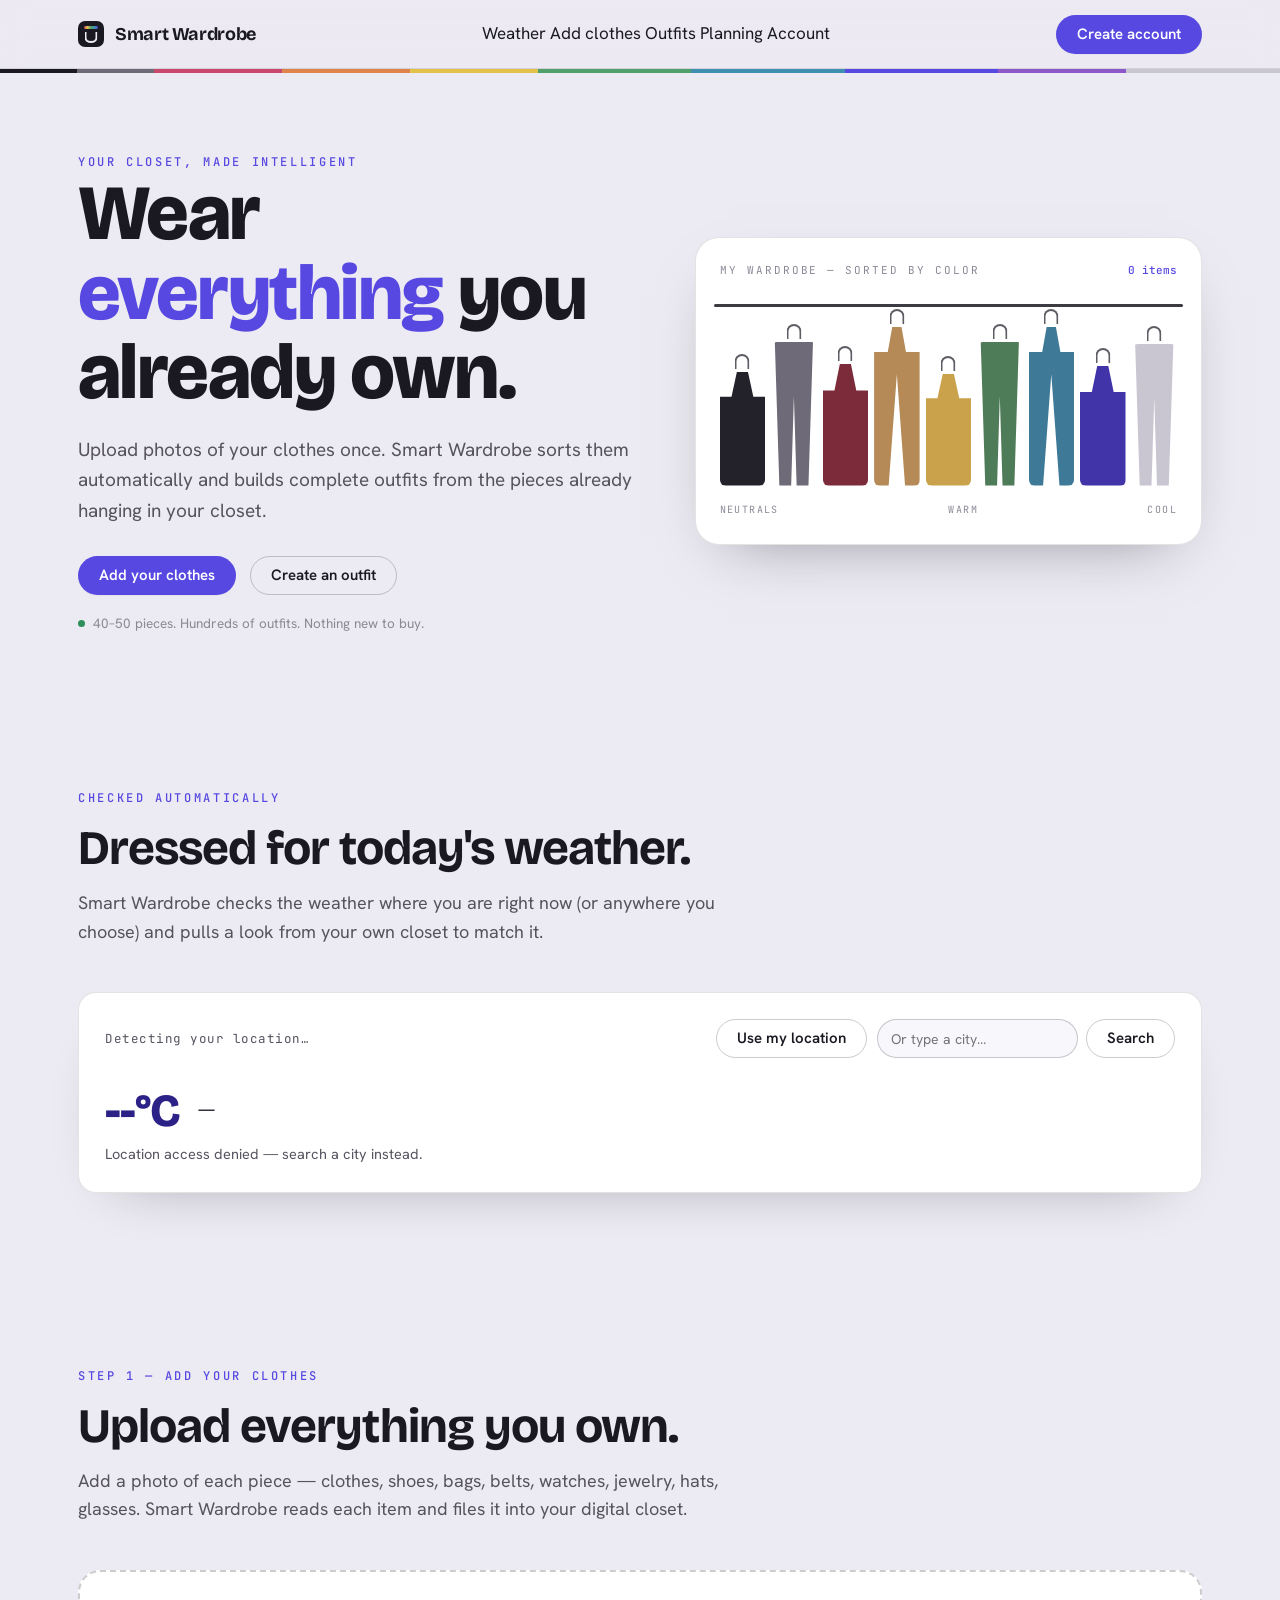
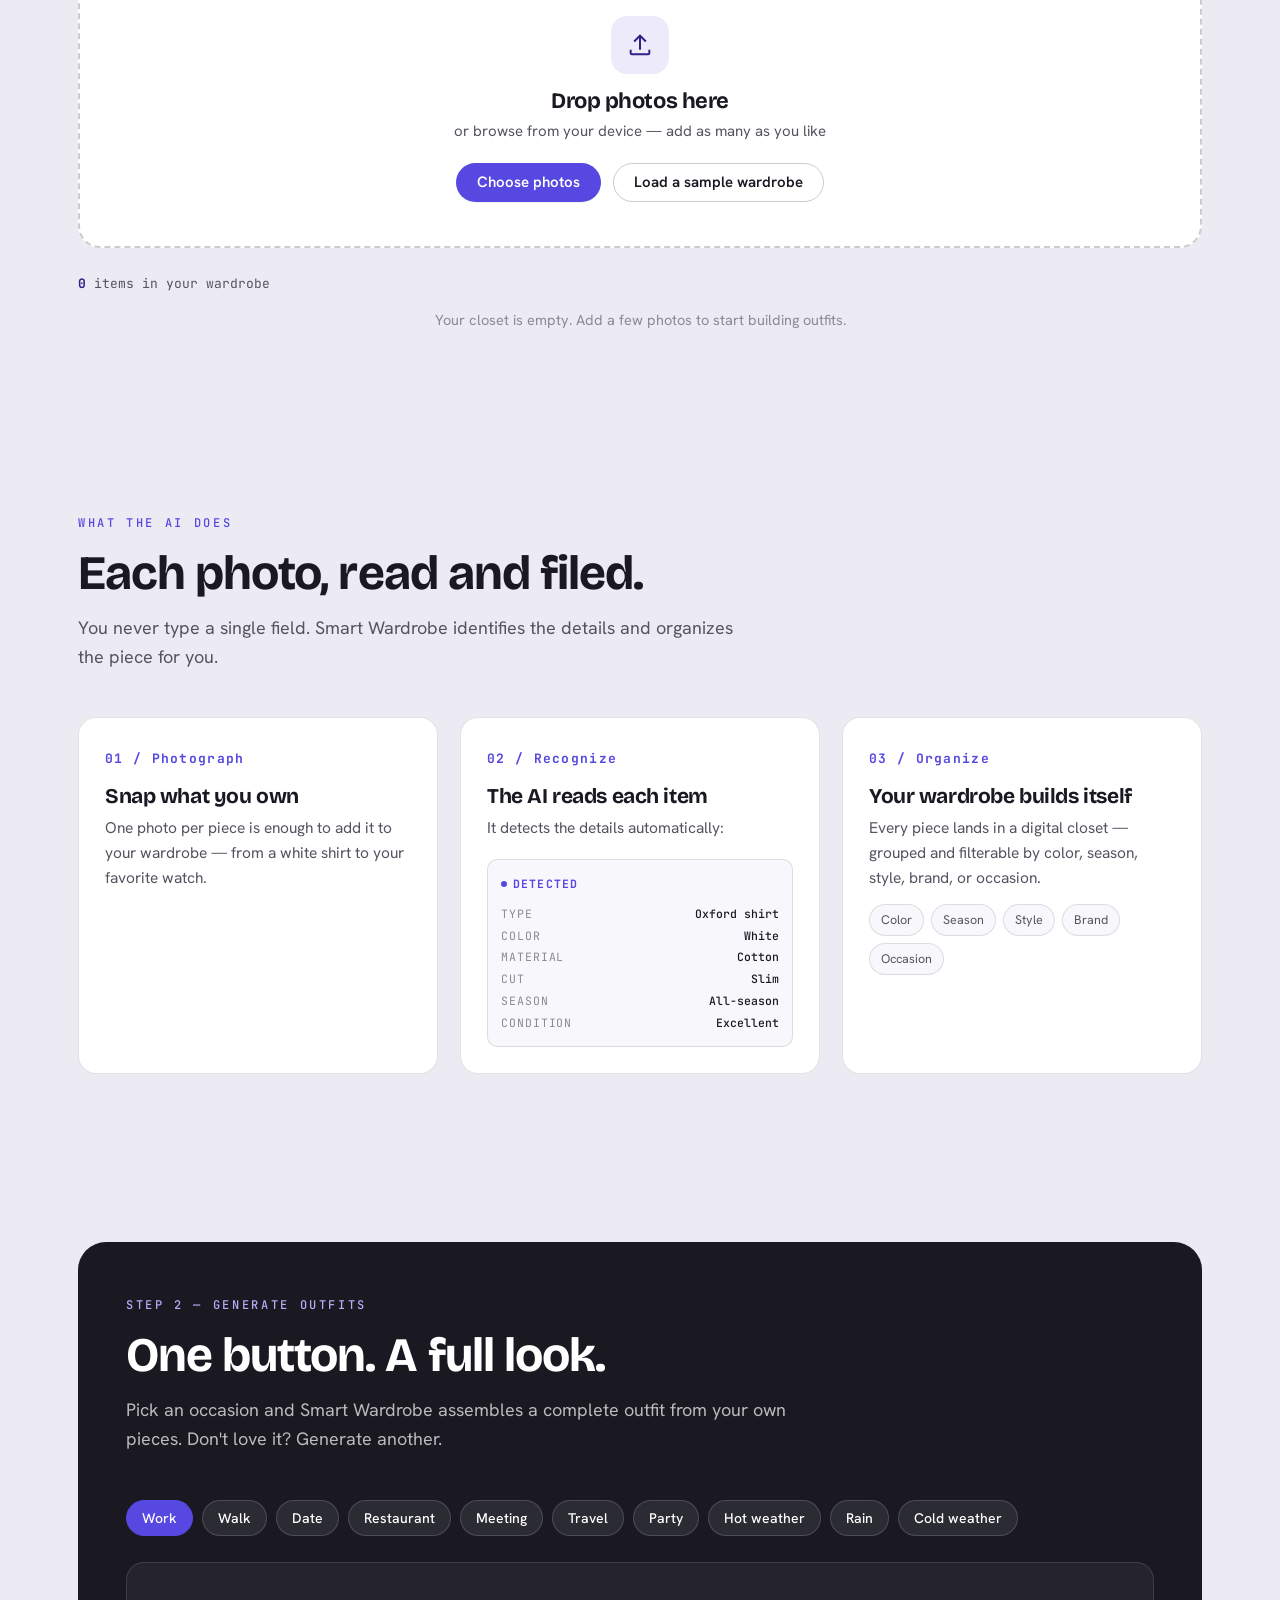
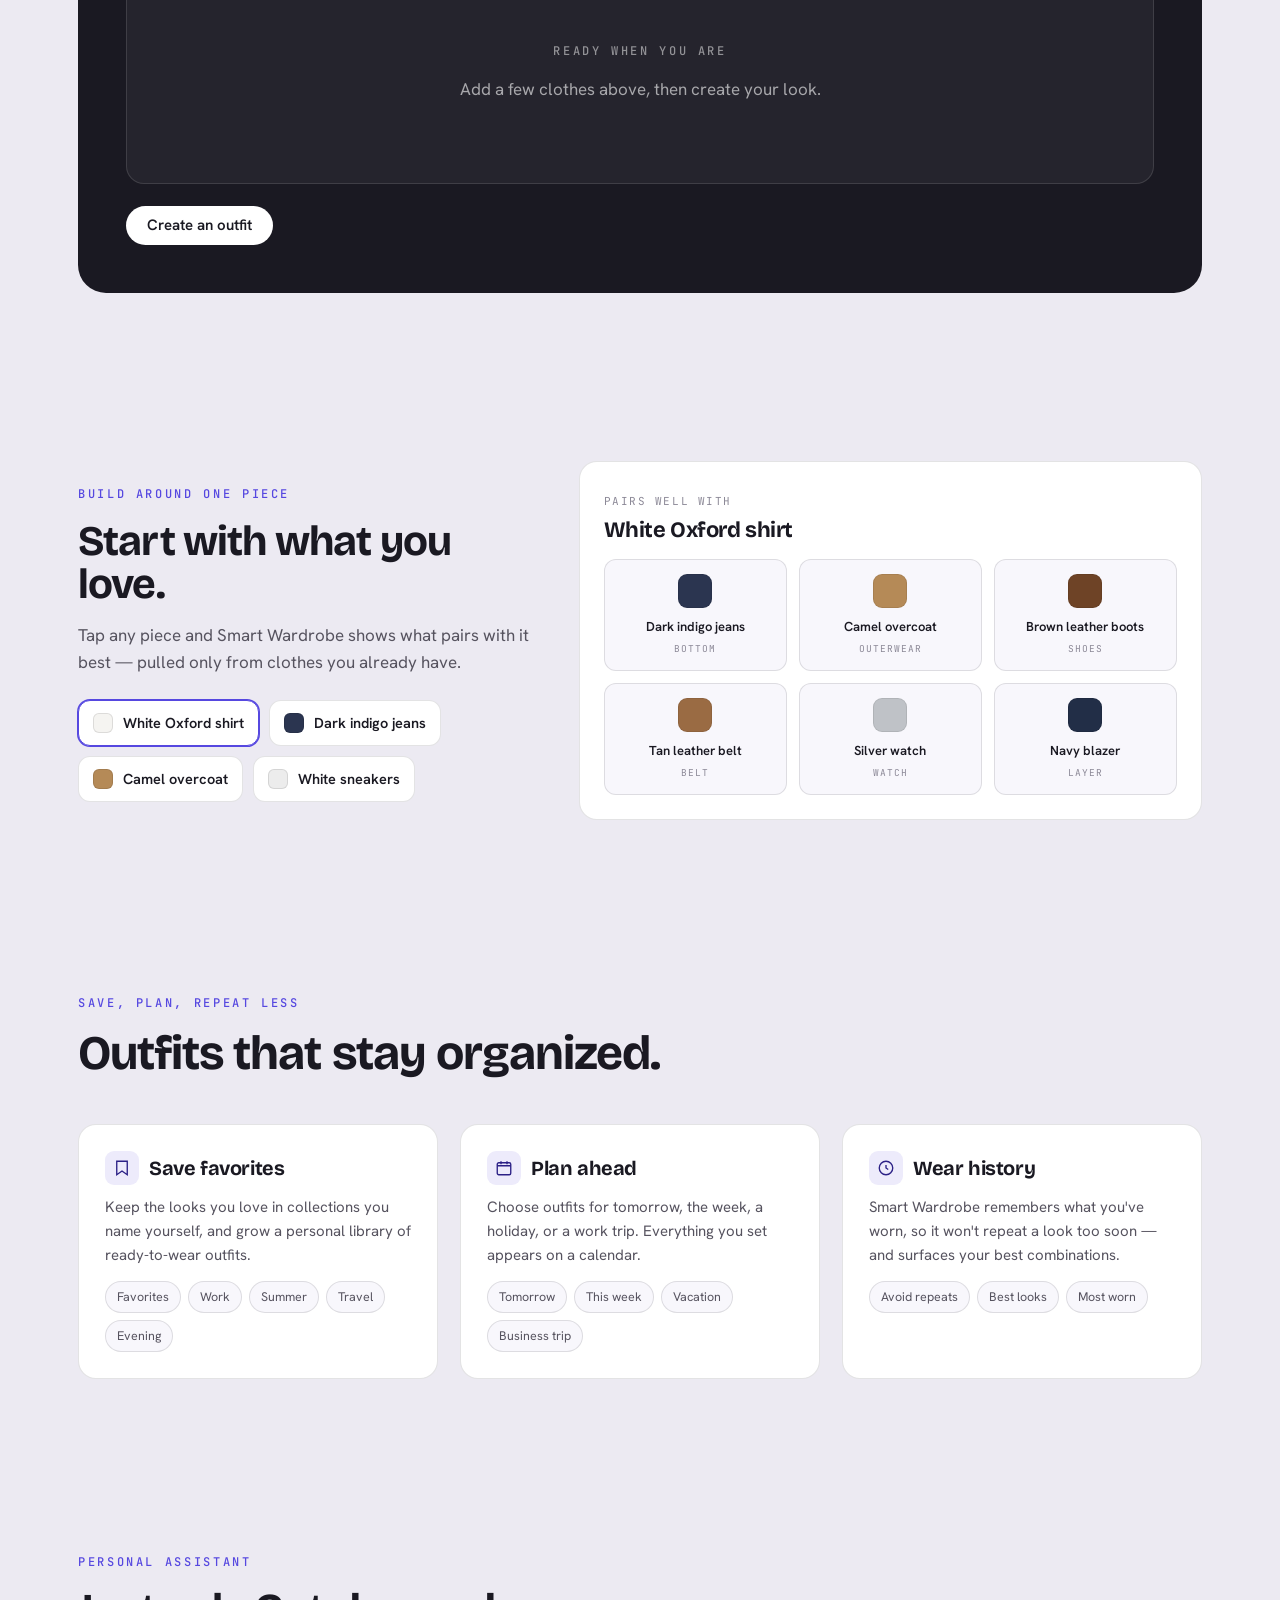
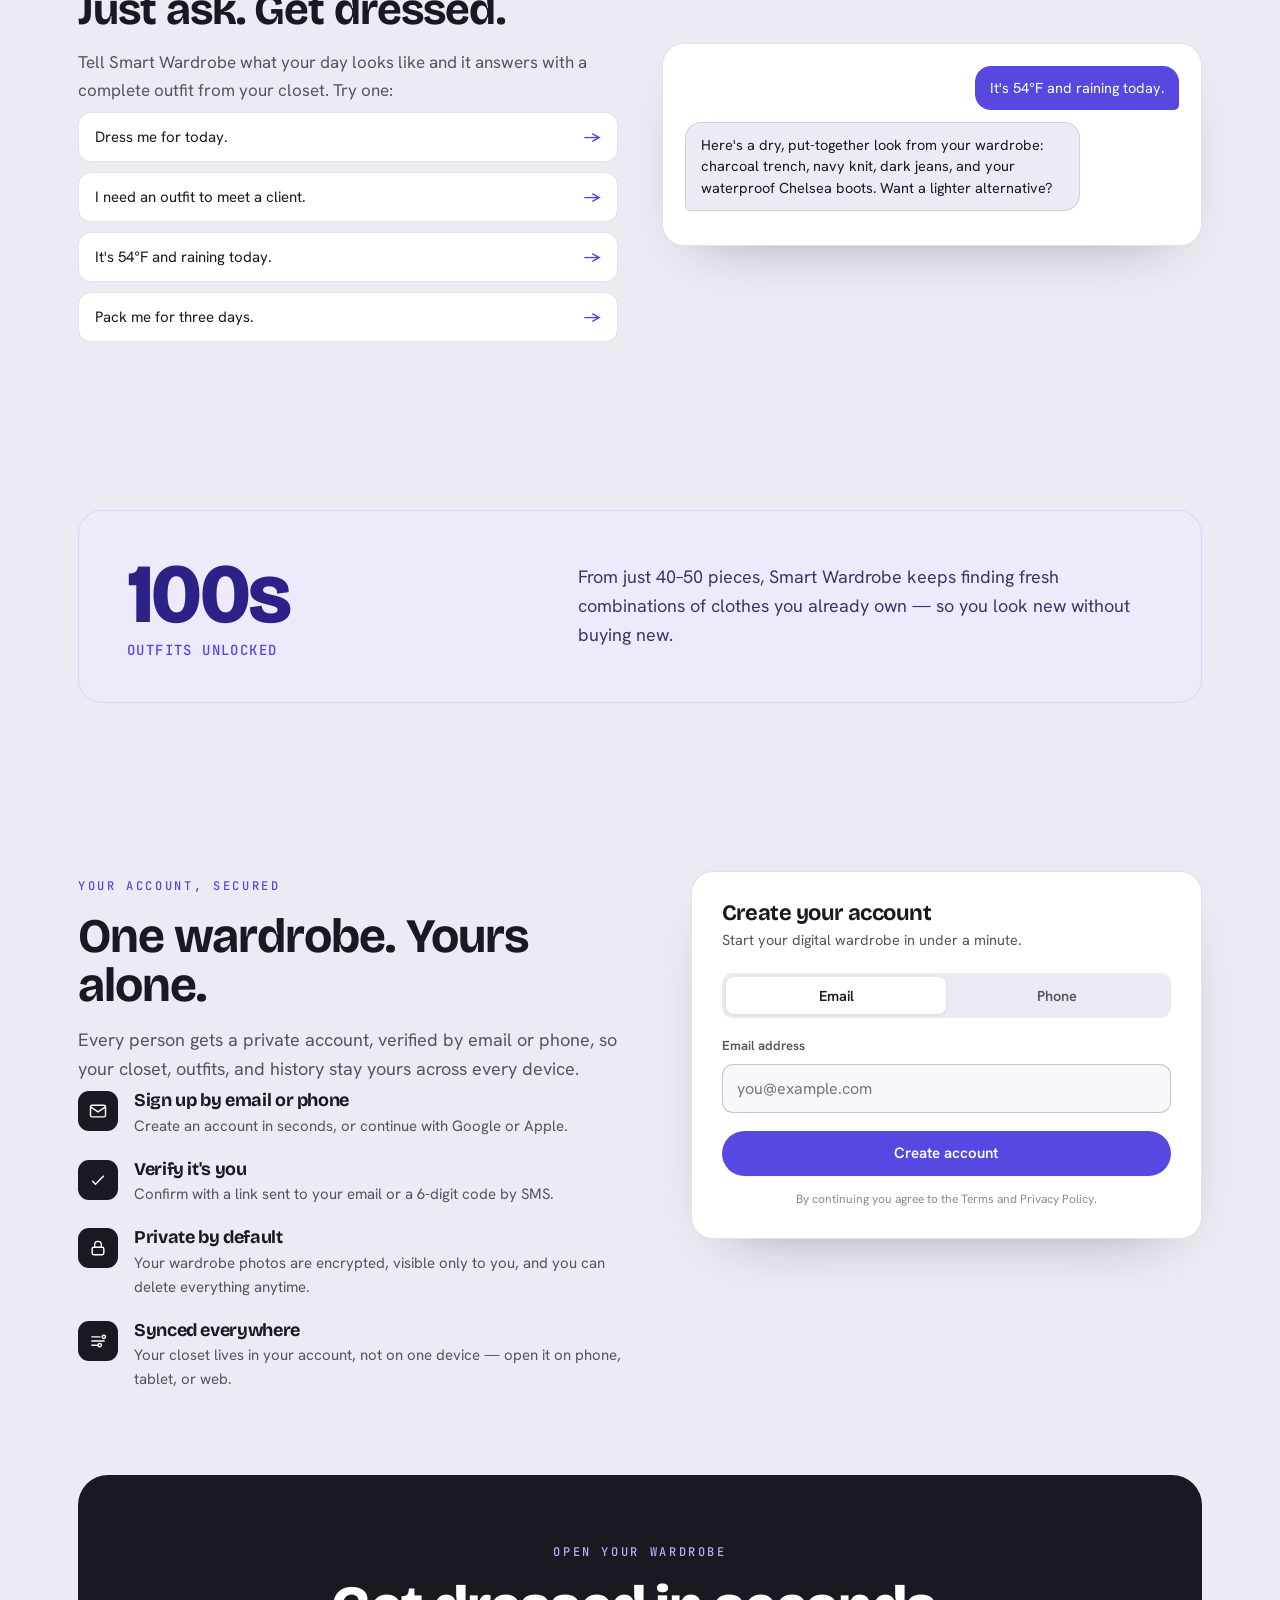
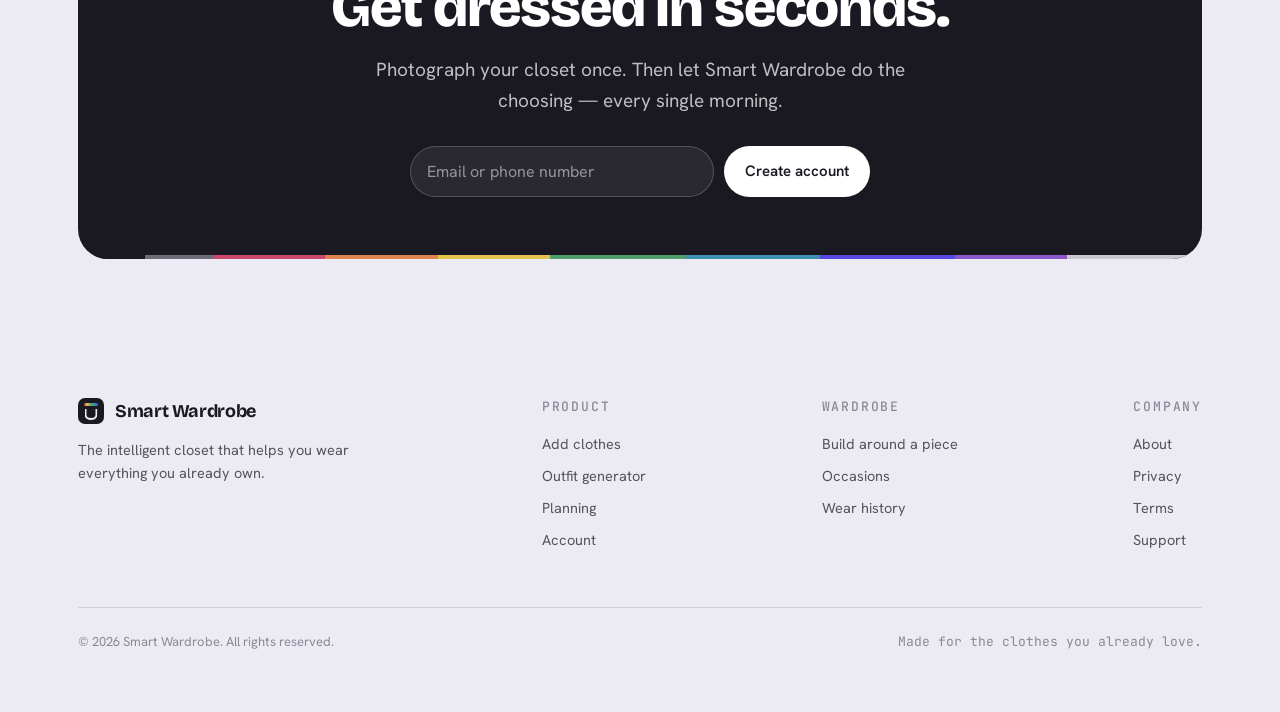
==== commit 1658856e: "Add real weather-based outfit suggestions and persistent wardrobe - Split inline CSS/JS into css/sty" ====
--- a/index.html
+++ b/index.html
@@ -7,244 +7,7 @@
 <link rel="preconnect" href="https://fonts.googleapis.com">
 <link rel="preconnect" href="https://fonts.gstatic.com" crossorigin>
 <link href="https://fonts.googleapis.com/css2?family=Bricolage+Grotesque:opsz,wght@12..96,500;12..96,600;12..96,700;12..96,800&family=Hanken+Grotesk:wght@400;500;600;700&family=JetBrains+Mono:wght@400;500;700&display=swap" rel="stylesheet">
-<style>
-  :root{
-    --paper:#ECEAF2; --paper-2:#F8F7FC; --card:#FFFFFF;
-    --ink:#1A1922; --ink-soft:#56535F; --ink-faint:#8C8997;
-    --iris:#5648E0; --iris-deep:#2C2186; --iris-wash:#EDEBFB;
-    --line:rgba(26,25,34,.12); --line-strong:rgba(26,25,34,.22);
-    --ok:#2F8F5B; --radius:18px; --maxw:1180px;
-  }
-  *{box-sizing:border-box;}
-  html{scroll-behavior:smooth;}
-  body{margin:0;background:var(--paper);color:var(--ink);font-family:"Hanken Grotesk",system-ui,sans-serif;font-size:17px;line-height:1.6;-webkit-font-smoothing:antialiased;overflow-x:hidden;}
-  h1,h2,h3{font-family:"Bricolage Grotesque",sans-serif;font-weight:700;line-height:1.02;margin:0;letter-spacing:-.02em;}
-  p{margin:0;} a{color:inherit;text-decoration:none;}
-  .wrap{max-width:var(--maxw);margin:0 auto;padding:0 28px;}
-  .mono{font-family:"JetBrains Mono",monospace;}
-  .eyebrow{font-family:"JetBrains Mono",monospace;font-size:12px;letter-spacing:.22em;text-transform:uppercase;color:var(--iris);font-weight:500;}
-
-  .spectrum{height:4px;width:100%;border:0;margin:0;background:linear-gradient(90deg,#1A1922 0 6%,#6E6A78 6% 12%,#C9486B 12% 22%,#E0824B 22% 32%,#E3C24B 32% 42%,#4FA06A 42% 54%,#3E8FB0 54% 66%,#5648E0 66% 78%,#8C57C9 78% 88%,#C9C6D2 88% 100%);}
-
-  header{position:sticky;top:0;z-index:50;backdrop-filter:saturate(140%) blur(12px);background:rgba(236,234,242,.82);border-bottom:1px solid var(--line);}
-  .nav{display:flex;align-items:center;justify-content:space-between;height:68px;}
-  .brand{display:flex;align-items:center;gap:11px;font-family:"Bricolage Grotesque";font-weight:700;font-size:18px;letter-spacing:-.02em;}
-  .brand-mark{width:26px;height:26px;border-radius:7px;position:relative;background:var(--ink);flex:none;}
-  .brand-mark::before{content:"";position:absolute;inset:5px 6px auto 6px;height:3px;border-radius:2px;background:linear-gradient(90deg,#C9486B,#E3C24B,#4FA06A,#3E8FB0,#5648E0);}
-  .brand-mark::after{content:"";position:absolute;top:11px;left:50%;transform:translateX(-50%);width:9px;height:9px;border:2px solid var(--paper);border-top:0;border-radius:0 0 50% 50%;}
-  nav .links{display:flex;gap:30px;align-items:center;}
-  nav .links a{font-size:15px;color:var(--ink-soft);font-weight:500;transition:color .15s;}
-  nav .links a:hover{color:var(--ink);}
-  .btn{font-family:"Hanken Grotesk";font-weight:600;font-size:15px;border-radius:999px;padding:11px 20px;cursor:pointer;border:1px solid transparent;transition:transform .12s ease,background .15s,color .15s,box-shadow .15s;display:inline-flex;align-items:center;gap:8px;line-height:1;}
-  .btn:active{transform:translateY(1px);}
-  .btn-primary{background:var(--iris);color:#fff;box-shadow:0 1px 0 rgba(0,0,0,.04);}
-  .btn-primary:hover{background:var(--iris-deep);}
-  .btn-ghost{background:transparent;color:var(--ink);border-color:var(--line-strong);}
-  .btn-ghost:hover{border-color:var(--ink);}
-  .btn-dark{background:var(--ink);color:#fff;} .btn-dark:hover{background:#000;}
-  .btn-light{background:#fff;color:var(--ink);} .btn-light:hover{background:#EDEBFB;}
-  .btn-line{background:transparent;color:#fff;border-color:rgba(255,255,255,.3);} .btn-line:hover{border-color:#fff;}
-  :focus-visible{outline:3px solid var(--iris);outline-offset:2px;border-radius:6px;}
-
-  .hero{padding:74px 0 64px;}
-  .hero-grid{display:grid;grid-template-columns:1.05fr .95fr;gap:56px;align-items:center;}
-  .hero h1{font-size:clamp(42px,6.4vw,78px);font-weight:800;}
-  .hero h1 em{font-style:normal;color:var(--iris);}
-  .hero .lead{margin-top:22px;font-size:19px;color:var(--ink-soft);max-width:30em;}
-  .hero-cta{display:flex;gap:14px;margin-top:30px;flex-wrap:wrap;}
-  .hero-note{margin-top:18px;font-size:13.5px;color:var(--ink-faint);display:flex;align-items:center;gap:8px;}
-  .hero-note .dot{width:7px;height:7px;border-radius:50%;background:var(--ok);}
-
-  .closet{background:var(--card);border:1px solid var(--line);border-radius:24px;padding:24px 24px 26px;box-shadow:0 24px 60px -34px rgba(26,25,34,.5);position:relative;}
-  .closet-top{display:flex;align-items:center;justify-content:space-between;margin-bottom:18px;}
-  .closet-top .t{font-family:"JetBrains Mono";font-size:11px;letter-spacing:.18em;text-transform:uppercase;color:var(--ink-faint);}
-  .closet-top .c{font-family:"JetBrains Mono";font-size:11px;color:var(--iris);font-weight:500;}
-  .rail{position:relative;padding-top:14px;display:grid;grid-template-columns:repeat(9,1fr);gap:6px;align-items:end;height:188px;}
-  .rail::before{content:"";position:absolute;top:6px;left:-6px;right:-6px;height:3px;border-radius:3px;background:var(--ink);opacity:.85;}
-  .garment{position:relative;height:var(--h,128px);align-self:end;}
-  .garment::before{content:"";position:absolute;top:-12px;left:50%;transform:translateX(-50%);width:11px;height:13px;border:2px solid var(--ink);border-bottom:0;border-radius:50% 50% 0 0;opacity:.7;}
-  .g-body{position:absolute;inset:auto 0 0 0;height:calc(100% - 6px);background:var(--g,#ccc);background-size:cover;background-position:center;border-radius:6px;}
-  .g-top .g-body{clip-path:polygon(0 22%,26% 22%,38% 0,62% 0,74% 22%,100% 22%,100% 100%,0 100%);}
-  .g-pant .g-body{clip-path:polygon(8% 0,92% 0,82% 100%,56% 100%,50% 38%,44% 100%,18% 100%);}
-  .g-coat .g-body{clip-path:polygon(0 16%,30% 16%,40% 0,60% 0,70% 16%,100% 16%,100% 100%,68% 100%,50% 30%,32% 100%,0 100%);}
-  .rail-cap{display:flex;justify-content:space-between;margin-top:16px;}
-  .rail-cap span{font-family:"JetBrains Mono";font-size:10px;letter-spacing:.14em;text-transform:uppercase;color:var(--ink-faint);}
-
-  .outfit{margin-top:20px;border-top:1px dashed var(--line-strong);padding-top:18px;display:none;}
-  .outfit.show{display:block;animation:rise .4s ease both;}
-  @keyframes rise{from{opacity:0;transform:translateY(8px);}to{opacity:1;transform:none;}}
-  .outfit-head{display:flex;align-items:center;justify-content:space-between;margin-bottom:14px;}
-  .outfit-head h4{font-family:"Bricolage Grotesque";font-size:17px;font-weight:700;margin:0;}
-  .occ-chip{font-family:"JetBrains Mono";font-size:11px;background:var(--iris-wash);color:var(--iris-deep);padding:4px 9px;border-radius:6px;letter-spacing:.04em;}
-  .pieces{display:grid;grid-template-columns:repeat(4,1fr);gap:10px;}
-  .piece{background:var(--paper-2);border:1px solid var(--line);border-radius:12px;padding:10px;text-align:center;}
-  .swatch{width:36px;height:36px;border-radius:8px;margin:0 auto 8px;border:1px solid rgba(0,0,0,.08);background-size:cover;background-position:center;}
-  .piece .nm{font-size:12.5px;font-weight:600;line-height:1.25;}
-  .piece .ty{font-family:"JetBrains Mono";font-size:9.5px;letter-spacing:.1em;text-transform:uppercase;color:var(--ink-faint);margin-top:3px;}
-
-  .section{padding:84px 0;}
-  .section-head{max-width:42rem;margin-bottom:46px;}
-  .section h2{font-size:clamp(30px,4.2vw,48px);margin-top:14px;}
-  .section-head p{margin-top:16px;color:var(--ink-soft);font-size:18px;}
-
-  /* ---------- UPLOAD ---------- */
-  .upload-wrap{display:grid;grid-template-columns:1fr;gap:26px;}
-  .dropzone{border:2px dashed var(--line-strong);border-radius:22px;background:var(--card);padding:44px 28px;text-align:center;transition:.18s;cursor:pointer;position:relative;}
-  .dropzone:hover,.dropzone.drag{border-color:var(--iris);background:var(--iris-wash);}
-  .dz-ic{width:58px;height:58px;border-radius:16px;background:var(--iris-wash);display:grid;place-items:center;margin:0 auto 16px;}
-  .dz-ic svg{width:28px;height:28px;stroke:var(--iris-deep);fill:none;stroke-width:1.7;}
-  .dropzone h3{font-size:22px;margin-bottom:6px;}
-  .dropzone p{color:var(--ink-soft);font-size:15px;}
-  .dz-actions{display:flex;gap:12px;justify-content:center;margin-top:20px;flex-wrap:wrap;}
-  .closet-bar{display:flex;align-items:center;justify-content:space-between;gap:16px;flex-wrap:wrap;margin-bottom:6px;}
-  .closet-count{font-family:"JetBrains Mono";font-size:13px;color:var(--ink-soft);}
-  .closet-count b{color:var(--iris-deep);}
-  .closet-bar .clearbtn{background:none;border:0;color:var(--ink-faint);font-family:inherit;font-weight:600;font-size:13.5px;cursor:pointer;}
-  .closet-bar .clearbtn:hover{color:#C0392B;}
-  .grid-items{display:grid;grid-template-columns:repeat(auto-fill,minmax(132px,1fr));gap:14px;}
-  .item{background:var(--card);border:1px solid var(--line);border-radius:14px;overflow:hidden;animation:rise .3s ease both;}
-  .item .ph{aspect-ratio:1;background:var(--paper-2) center/cover no-repeat;position:relative;}
-  .item .rm{position:absolute;top:7px;right:7px;width:24px;height:24px;border-radius:50%;border:0;background:rgba(26,25,34,.66);color:#fff;font-size:14px;line-height:1;cursor:pointer;display:grid;place-items:center;}
-  .item .rm:hover{background:#C0392B;}
-  .item .meta{padding:9px 9px 11px;}
-  .item select{width:100%;font-family:"JetBrains Mono";font-size:11px;letter-spacing:.06em;text-transform:uppercase;border:1px solid var(--line);border-radius:8px;padding:6px 7px;background:var(--paper-2);color:var(--ink);cursor:pointer;}
-  .item select:focus{outline:0;border-color:var(--iris);}
-  .empty-note{color:var(--ink-faint);font-size:14.5px;text-align:center;padding:8px 0;}
-
-  .steps{display:grid;grid-template-columns:repeat(3,1fr);gap:22px;}
-  .step{background:var(--card);border:1px solid var(--line);border-radius:var(--radius);padding:26px;position:relative;overflow:hidden;}
-  .step .num{font-family:"JetBrains Mono";font-size:13px;color:var(--iris);font-weight:700;letter-spacing:.1em;}
-  .step h3{font-size:21px;margin:14px 0 9px;}
-  .step p{color:var(--ink-soft);font-size:15.5px;}
-  .tag{margin-top:18px;background:var(--paper-2);border:1px solid var(--line);border-radius:10px;padding:12px 13px;font-family:"JetBrains Mono";font-size:11.5px;line-height:1.9;}
-  .tag .row{display:flex;justify-content:space-between;gap:12px;}
-  .tag .k{color:var(--ink-faint);letter-spacing:.08em;text-transform:uppercase;}
-  .tag .v{color:var(--ink);font-weight:500;}
-  .tag .stamp{display:inline-flex;align-items:center;gap:6px;color:var(--iris);margin-bottom:8px;font-weight:700;letter-spacing:.1em;text-transform:uppercase;}
-  .tag .stamp::before{content:"";width:6px;height:6px;border-radius:50%;background:var(--iris);}
-  .pill-list{display:flex;flex-wrap:wrap;gap:7px;margin-top:14px;}
-  .pill-list span{font-size:12.5px;background:var(--paper-2);border:1px solid var(--line);border-radius:999px;padding:5px 11px;color:var(--ink-soft);}
-
-  .gen{background:var(--ink);color:#fff;border-radius:28px;padding:48px;}
-  .gen h2{color:#fff;} .gen .section-head p{color:rgba(255,255,255,.7);}
-  .occasions{display:flex;flex-wrap:wrap;gap:9px;margin:0 0 26px;}
-  .occ{font-family:"Hanken Grotesk";font-weight:500;font-size:14px;color:#fff;background:rgba(255,255,255,.08);border:1px solid rgba(255,255,255,.16);padding:8px 15px;border-radius:999px;cursor:pointer;transition:.15s;}
-  .occ:hover{background:rgba(255,255,255,.16);}
-  .occ.active{background:var(--iris);border-color:var(--iris);}
-  .gen-stage{background:rgba(255,255,255,.05);border:1px solid rgba(255,255,255,.12);border-radius:18px;padding:26px;min-height:220px;}
-  .gen-empty{display:flex;flex-direction:column;align-items:center;justify-content:center;text-align:center;height:168px;color:rgba(255,255,255,.6);gap:14px;}
-  .gen-grid{display:grid;grid-template-columns:repeat(4,1fr);gap:14px;}
-  .gp{background:rgba(255,255,255,.06);border:1px solid rgba(255,255,255,.12);border-radius:14px;padding:16px;text-align:center;animation:rise .35s ease both;}
-  .gp .gsw{width:64px;height:64px;border-radius:12px;margin:0 auto 12px;border:1px solid rgba(255,255,255,.18);background-size:cover;background-position:center;}
-  .gp .nm{font-weight:600;font-size:14.5px;}
-  .gp .role{font-family:"JetBrains Mono";font-size:10px;letter-spacing:.12em;text-transform:uppercase;color:rgba(255,255,255,.55);margin-top:5px;}
-  .gen-actions{display:flex;align-items:center;gap:14px;margin-top:22px;flex-wrap:wrap;}
-  .gen-actions .why{font-size:13.5px;color:rgba(255,255,255,.6);}
-
-  .match{display:grid;grid-template-columns:.85fr 1.15fr;gap:40px;align-items:center;}
-  .pick{display:flex;flex-wrap:wrap;gap:10px;}
-  .pick button{background:var(--card);border:1px solid var(--line);border-radius:12px;padding:12px 14px;display:flex;align-items:center;gap:10px;cursor:pointer;font-family:inherit;font-size:14.5px;font-weight:600;color:var(--ink);transition:.15s;}
-  .pick button:hover{border-color:var(--line-strong);}
-  .pick button.active{border-color:var(--iris);box-shadow:0 0 0 1px var(--iris);}
-  .pick .sw{width:20px;height:20px;border-radius:6px;border:1px solid rgba(0,0,0,.1);}
-  .match-out{background:var(--card);border:1px solid var(--line);border-radius:var(--radius);padding:24px;}
-  .match-out .lbl{font-family:"JetBrains Mono";font-size:11px;letter-spacing:.14em;text-transform:uppercase;color:var(--ink-faint);}
-  .match-out h3{font-size:22px;margin:6px 0 18px;}
-  .pair-list{display:grid;grid-template-columns:repeat(3,1fr);gap:12px;}
-  .pair{text-align:center;padding:14px 8px;border-radius:12px;background:var(--paper-2);border:1px solid var(--line);animation:rise .3s ease both;}
-  .pair .sw{width:34px;height:34px;border-radius:9px;margin:0 auto 9px;border:1px solid rgba(0,0,0,.08);}
-  .pair .nm{font-size:13px;font-weight:600;}
-  .pair .ro{font-family:"JetBrains Mono";font-size:9.5px;letter-spacing:.1em;text-transform:uppercase;color:var(--ink-faint);margin-top:3px;}
-
-  .feat{display:grid;grid-template-columns:repeat(3,1fr);gap:22px;}
-  .fcard{background:var(--card);border:1px solid var(--line);border-radius:var(--radius);padding:26px;}
-  .fcard h3{font-size:20px;margin:0 0 10px;display:flex;align-items:center;gap:10px;}
-  .ficon{width:34px;height:34px;border-radius:9px;background:var(--iris-wash);display:grid;place-items:center;flex:none;}
-  .ficon svg{width:18px;height:18px;stroke:var(--iris-deep);fill:none;stroke-width:1.8;}
-  .fcard p{color:var(--ink-soft);font-size:15px;}
-
-  .assist{display:grid;grid-template-columns:1fr 1fr;gap:44px;align-items:center;}
-  .chat{background:var(--card);border:1px solid var(--line);border-radius:22px;padding:22px;box-shadow:0 24px 60px -40px rgba(26,25,34,.5);}
-  .chat-row{display:flex;margin-bottom:12px;}
-  .bubble{max-width:80%;padding:11px 15px;border-radius:16px;font-size:14.5px;line-height:1.5;}
-  .from-user{margin-left:auto;background:var(--iris);color:#fff;border-bottom-right-radius:5px;}
-  .from-ai{background:var(--paper);color:var(--ink);border-bottom-left-radius:5px;border:1px solid var(--line);}
-  .prompts{display:flex;flex-direction:column;gap:10px;margin-top:8px;}
-  .prompt{text-align:left;background:var(--card);border:1px solid var(--line);border-radius:13px;padding:14px 16px;cursor:pointer;font-family:inherit;font-size:15px;color:var(--ink);transition:.15s;display:flex;justify-content:space-between;align-items:center;gap:12px;}
-  .prompt:hover{border-color:var(--iris);color:var(--iris-deep);}
-  .prompt::after{content:"→";color:var(--iris);font-weight:700;}
-
-  .stat{display:grid;grid-template-columns:1fr 1.4fr;gap:40px;align-items:center;background:var(--iris-wash);border:1px solid #DAD6F7;border-radius:24px;padding:44px 48px;}
-  .stat .big{font-family:"Bricolage Grotesque";font-weight:800;font-size:clamp(48px,7vw,84px);letter-spacing:-.03em;line-height:.95;color:var(--iris-deep);}
-  .stat .big small{display:block;font-family:"JetBrains Mono";font-size:14px;font-weight:500;letter-spacing:.1em;text-transform:uppercase;color:var(--iris);margin-top:10px;}
-  .stat p{font-size:18px;color:#3A356B;}
-
-  .acct{display:grid;grid-template-columns:1.05fr .95fr;gap:48px;align-items:start;}
-  .acct-points{display:flex;flex-direction:column;gap:22px;margin-top:8px;}
-  .ap{display:flex;gap:16px;}
-  .ap .ic{width:40px;height:40px;border-radius:11px;background:var(--ink);display:grid;place-items:center;flex:none;}
-  .ap .ic svg{width:20px;height:20px;stroke:#fff;fill:none;stroke-width:1.7;}
-  .ap h3{font-size:18px;margin:0 0 4px;}
-  .ap p{color:var(--ink-soft);font-size:15px;}
-  .signup{background:var(--card);border:1px solid var(--line);border-radius:22px;padding:30px;box-shadow:0 24px 60px -42px rgba(26,25,34,.55);}
-  .signup h3{font-size:22px;margin:0 0 4px;}
-  .signup .sub{color:var(--ink-soft);font-size:14.5px;margin-bottom:22px;}
-  .tabs{display:flex;background:var(--paper);border-radius:11px;padding:4px;margin-bottom:18px;}
-  .tabs button{flex:1;border:0;background:transparent;font-family:inherit;font-weight:600;font-size:14.5px;color:var(--ink-soft);padding:9px;border-radius:8px;cursor:pointer;transition:.15s;}
-  .tabs button.active{background:var(--card);color:var(--ink);box-shadow:0 1px 4px rgba(0,0,0,.08);}
-  .field label{display:block;font-size:13px;font-weight:600;color:var(--ink-soft);margin-bottom:7px;}
-  .field input{width:100%;font-family:inherit;font-size:16px;padding:13px 14px;border-radius:11px;border:1px solid var(--line-strong);background:var(--paper-2);color:var(--ink);transition:.15s;}
-  .field input:focus{outline:0;border-color:var(--iris);background:#fff;box-shadow:0 0 0 3px var(--iris-wash);}
-  .field .err{color:#C0392B;font-size:12.5px;margin-top:7px;display:none;}
-  .field .err.show{display:block;}
-  .signup .btn-primary{width:100%;justify-content:center;margin-top:18px;padding:14px;}
-  .fineprint{font-size:12px;color:var(--ink-faint);margin-top:14px;text-align:center;line-height:1.5;}
-  .verify{display:none;} .verify.show{display:block;animation:rise .35s ease both;}
-  .verify .back{background:none;border:0;color:var(--iris);font-family:inherit;font-weight:600;cursor:pointer;font-size:14px;padding:0;margin-bottom:14px;display:inline-flex;gap:6px;align-items:center;}
-  .verify .dest{font-weight:700;}
-  .code{display:flex;gap:10px;margin:22px 0 6px;}
-  .code input{width:100%;aspect-ratio:1;text-align:center;font-family:"JetBrains Mono";font-size:24px;font-weight:700;border:1px solid var(--line-strong);border-radius:12px;background:var(--paper-2);color:var(--ink);}
-  .code input:focus{outline:0;border-color:var(--iris);background:#fff;box-shadow:0 0 0 3px var(--iris-wash);}
-  .resend{font-size:13px;color:var(--ink-faint);margin-top:14px;}
-  .resend button{background:none;border:0;color:var(--iris);font-weight:600;cursor:pointer;font-family:inherit;font-size:13px;padding:0;}
-  .hint{font-size:12px;color:var(--ink-faint);background:var(--paper-2);border:1px dashed var(--line-strong);border-radius:10px;padding:9px 12px;margin-top:16px;text-align:center;}
-  .done{display:none;text-align:center;padding:14px 0;} .done.show{display:block;animation:rise .4s ease both;}
-  .done .check{width:62px;height:62px;border-radius:50%;background:var(--ok);display:grid;place-items:center;margin:0 auto 18px;}
-  .done .check svg{width:30px;height:30px;stroke:#fff;fill:none;stroke-width:3;}
-  .done h3{font-size:23px;margin-bottom:6px;} .done p{color:var(--ink-soft);font-size:15px;}
-
-  .final{background:var(--ink);color:#fff;border-radius:30px;padding:62px 48px;text-align:center;position:relative;overflow:hidden;}
-  .final h2{color:#fff;font-size:clamp(32px,5vw,58px);font-weight:800;}
-  .final p{color:rgba(255,255,255,.72);font-size:19px;margin:18px auto 0;max-width:34rem;}
-  .final-form{display:flex;gap:10px;max-width:460px;margin:30px auto 0;}
-  .final-form input{flex:1;font-family:inherit;font-size:16px;padding:14px 16px;border-radius:999px;border:1px solid rgba(255,255,255,.2);background:rgba(255,255,255,.07);color:#fff;}
-  .final-form input::placeholder{color:rgba(255,255,255,.5);}
-  .final-form input:focus{outline:0;border-color:#fff;}
-  .final .spectrum{position:absolute;left:0;right:0;bottom:0;}
-
-  footer{padding:54px 0 60px;}
-  .foot{display:flex;justify-content:space-between;align-items:flex-start;gap:30px;flex-wrap:wrap;}
-  .foot .col h5{font-size:13px;font-family:"JetBrains Mono";letter-spacing:.14em;text-transform:uppercase;color:var(--ink-faint);margin:0 0 14px;font-weight:500;}
-  .foot .col a{display:block;color:var(--ink-soft);font-size:14.5px;margin-bottom:9px;transition:.15s;}
-  .foot .col a:hover{color:var(--ink);}
-  .foot-bottom{margin-top:46px;padding-top:24px;border-top:1px solid var(--line);display:flex;justify-content:space-between;flex-wrap:wrap;gap:12px;font-size:13px;color:var(--ink-faint);}
-
-  @media(max-width:920px){
-    .hero-grid,.match,.assist,.acct,.stat{grid-template-columns:1fr;gap:36px;}
-    .steps,.feat{grid-template-columns:1fr;}
-    .pieces,.gen-grid{grid-template-columns:repeat(2,1fr);}
-    nav .links{display:none;}
-    .gen{padding:32px 22px;} .stat{padding:34px 28px;} .final{padding:46px 26px;}
-  }
-  @media(max-width:560px){
-    .wrap{padding:0 18px;}
-    .pieces,.gen-grid,.pair-list{grid-template-columns:1fr 1fr;}
-    .rail{grid-template-columns:repeat(7,1fr);}
-    .rail .garment:nth-child(8),.rail .garment:nth-child(9){display:none;}
-    .final-form{flex-direction:column;}
-  }
-  @media (prefers-reduced-motion:reduce){*{animation:none!important;scroll-behavior:auto!important;transition:none!important;}}
-</style>
+<link rel="stylesheet" href="css/styles.css">
 </head>
 <body>
 
@@ -252,6 +15,7 @@
   <div class="wrap nav">
     <div class="brand"><span class="brand-mark"></span> Smart Wardrobe</div>
     <nav class="links">
+      <a href="#weather">Weather</a>
       <a href="#add">Add clothes</a>
       <a href="#outfits">Outfits</a>
       <a href="#planning">Planning</a>
@@ -285,6 +49,45 @@
       <div class="outfit" id="heroOutfit">
         <div class="outfit-head"><h4>Today's outfit</h4><span class="occ-chip" id="heroOcc">For work</span></div>
         <div class="pieces" id="heroPieces"></div>
+      </div>
+    </div>
+  </div>
+</section>
+
+<!-- WEATHER -->
+<section class="section" id="weather">
+  <div class="wrap">
+    <div class="section-head">
+      <span class="eyebrow">Checked automatically</span>
+      <h2>Dressed for today's weather.</h2>
+      <p>Smart Wardrobe checks the weather where you are right now (or anywhere you choose) and pulls a look from your own closet to match it.</p>
+    </div>
+
+    <div class="weather-card">
+      <div class="weather-loc">
+        <span class="wloc-label" id="wlocLabel">Detecting your location…</span>
+        <div class="wloc-actions">
+          <button class="btn btn-ghost" id="wUseGps" type="button">Use my location</button>
+          <form class="wcity-form" id="wCityForm">
+            <input type="text" id="wCityInput" placeholder="Or type a city…" aria-label="City" autocomplete="off" />
+            <button class="btn btn-ghost" type="submit">Search</button>
+          </form>
+        </div>
+      </div>
+      <div class="wcity-suggest" id="wCitySuggest" hidden></div>
+
+      <div class="weather-now" id="weatherNow" hidden>
+        <div class="wnow-temp"><span id="wTemp">--</span>°C</div>
+        <div class="wnow-meta">
+          <div class="wnow-cond" id="wCond">—</div>
+          <div class="wnow-extra" id="wExtra"></div>
+        </div>
+      </div>
+      <p class="weather-status" id="weatherStatus">Detecting your location…</p>
+
+      <div class="outfit weather-outfit" id="weatherOutfit">
+        <div class="outfit-head"><h4>Today's pick</h4><span class="occ-chip" id="weatherChip">—</span></div>
+        <div class="pieces" id="weatherPieces"></div>
       </div>
     </div>
   </div>
@@ -542,351 +345,6 @@
   </div>
 </footer>
 
-<script>
-(function(){
-  "use strict";
-
-  /* ===== state ===== */
-  var wardrobe = [];           // {id,url,color,category,name,silhouette}
-  var nextId = 1;
-  var CATS = [
-    {key:"top",   label:"Top",        sil:"g-top"},
-    {key:"bottom",label:"Bottom",     sil:"g-pant"},
-    {key:"outer", label:"Outerwear",  sil:"g-coat"},
-    {key:"shoe",  label:"Shoes",      sil:"g-pant"},
-    {key:"acc",   label:"Accessory",  sil:"g-top"}
-  ];
-  function catLabel(k){ for(var i=0;i<CATS.length;i++) if(CATS[i].key===k) return CATS[i].label; return k; }
-  function catSil(k){ for(var i=0;i<CATS.length;i++) if(CATS[i].key===k) return CATS[i].sil; return "g-top"; }
-
-  /* ===== elements ===== */
-  var fileInput = document.getElementById("fileInput");
-  var dropzone  = document.getElementById("dropzone");
-  var itemGrid  = document.getElementById("itemGrid");
-  var emptyNote = document.getElementById("emptyNote");
-  var itemCount = document.getElementById("itemCount");
-  var heroCount = document.getElementById("heroCount");
-  var clearBtn  = document.getElementById("clearBtn");
-  var rail      = document.getElementById("rail");
-
-  /* ===== average color from an image (for swatches/rail) ===== */
-  function avgColor(imgEl){
-    try{
-      var c=document.createElement("canvas"); c.width=c.height=12;
-      var ctx=c.getContext("2d"); ctx.drawImage(imgEl,0,0,12,12);
-      var d=ctx.getImageData(0,0,12,12).data, r=0,g=0,b=0,n=0;
-      for(var i=0;i<d.length;i+=4){r+=d[i];g+=d[i+1];b+=d[i+2];n++;}
-      return "rgb("+Math.round(r/n)+","+Math.round(g/n)+","+Math.round(b/n)+")";
-    }catch(e){ return "#C9C6D2"; }
-  }
-
-  /* ===== add uploaded files ===== */
-  function addFiles(files){
-    var arr = Array.prototype.slice.call(files).filter(function(f){ return /^image\//.test(f.type); });
-    arr.forEach(function(file){
-      var url = URL.createObjectURL(file);
-      var img = new Image();
-      img.onload = function(){
-        var item = {
-          id: nextId++, url: url, color: avgColor(img),
-          category: "top", name: "Wardrobe piece", silhouette: "g-top"
-        };
-        wardrobe.push(item);
-        renderItems(); renderRail(); updateCounts(); refreshGenAvailability();
-      };
-      img.onerror = function(){
-        var item = {id:nextId++, url:url, color:"#C9C6D2", category:"top", name:"Wardrobe piece", silhouette:"g-top"};
-        wardrobe.push(item); renderItems(); renderRail(); updateCounts(); refreshGenAvailability();
-      };
-      img.src = url;
-    });
-  }
-
-  /* ===== sample wardrobe (no photos needed) ===== */
-  function loadSample(){
-    var sample = [
-      {category:"top",   color:"#F5F4F1", name:"White Oxford shirt"},
-      {category:"top",   color:"#26334F", name:"Navy merino knit"},
-      {category:"top",   color:"#7C2B3B", name:"Burgundy polo"},
-      {category:"bottom",color:"#2B3550", name:"Dark indigo jeans"},
-      {category:"bottom",color:"#C2B49A", name:"Stone chinos"},
-      {category:"bottom",color:"#3A3A40", name:"Charcoal trousers"},
-      {category:"shoe",  color:"#ECECEC", name:"White sneakers"},
-      {category:"shoe",  color:"#6E4326", name:"Brown leather boots"},
-      {category:"outer", color:"#B58A57", name:"Camel overcoat"},
-      {category:"outer", color:"#222E47", name:"Navy blazer"},
-      {category:"acc",   color:"#9A6B43", name:"Tan leather belt"},
-      {category:"acc",   color:"#BFC2C7", name:"Silver watch"}
-    ];
-    sample.forEach(function(s){
-      wardrobe.push({id:nextId++, url:null, color:s.color, category:s.category, name:s.name, silhouette:catSil(s.category)});
-    });
-    renderItems(); renderRail(); updateCounts(); refreshGenAvailability();
-  }
-
-  /* ===== render item grid ===== */
-  function renderItems(){
-    itemGrid.innerHTML = "";
-    wardrobe.forEach(function(it){
-      var card = document.createElement("div");
-      card.className = "item";
-      var ph = document.createElement("div");
-      ph.className = "ph";
-      if(it.url){ ph.style.backgroundImage = "url('"+it.url+"')"; }
-      else { ph.style.background = it.color; }
-      var rm = document.createElement("button");
-      rm.className = "rm"; rm.type="button"; rm.setAttribute("aria-label","Remove item"); rm.textContent="×";
-      rm.addEventListener("click", function(){
-        if(it.url) URL.revokeObjectURL(it.url);
-        wardrobe = wardrobe.filter(function(x){ return x.id!==it.id; });
-        renderItems(); renderRail(); updateCounts(); refreshGenAvailability();
-      });
-      ph.appendChild(rm);
-      var meta = document.createElement("div");
-      meta.className = "meta";
-      var sel = document.createElement("select");
-      sel.setAttribute("aria-label","Category");
-      CATS.forEach(function(c){
-        var o = document.createElement("option");
-        o.value=c.key; o.textContent=c.label;
-        if(c.key===it.category) o.selected=true;
-        sel.appendChild(o);
-      });
-      sel.addEventListener("change", function(){
-        it.category = sel.value; it.silhouette = catSil(sel.value);
-        renderRail(); refreshGenAvailability();
-      });
-      meta.appendChild(sel);
-      card.appendChild(ph); card.appendChild(meta);
-      itemGrid.appendChild(card);
-    });
-    emptyNote.style.display = wardrobe.length ? "none" : "block";
-    clearBtn.hidden = wardrobe.length === 0;
-  }
-
-  /* ===== render rail (hero) ===== */
-  function renderRail(){
-    rail.innerHTML = "";
-    var show = wardrobe.slice(0,9);
-    if(show.length === 0){
-      // decorative placeholder rail
-      var demo = [
-        {c:"#23222B",t:"g-top",h:120},{c:"#6E6A78",t:"g-pant",h:150},
-        {c:"#7C2B3B",t:"g-top",h:128},{c:"#B58A57",t:"g-coat",h:165},
-        {c:"#C9A24B",t:"g-top",h:118},{c:"#4F7C58",t:"g-pant",h:150},
-        {c:"#3E7A98",t:"g-coat",h:165},{c:"#4034A8",t:"g-top",h:126},
-        {c:"#C9C6D2",t:"g-pant",h:148}
-      ];
-      demo.forEach(function(g){ railGarment(g.c,null,g.t,g.h); });
-      return;
-    }
-    var heights=[120,150,128,165,118,150,165,126,148];
-    show.forEach(function(it,i){
-      railGarment(it.color, it.url, it.silhouette, heights[i%heights.length]);
-    });
-  }
-  function railGarment(color,url,sil,h){
-    var d=document.createElement("div"); d.className="garment "+sil; d.style.setProperty("--h",h+"px");
-    var b=document.createElement("div"); b.className="g-body";
-    if(url){ b.style.backgroundImage="url('"+url+"')"; } else { b.style.setProperty("--g",color); }
-    d.appendChild(b); rail.appendChild(d);
-  }
-
-  function updateCounts(){
-    itemCount.textContent = wardrobe.length;
-    heroCount.textContent = wardrobe.length + (wardrobe.length===1?" item":" items");
-  }
-
-  /* ===== wiring: upload ===== */
-  document.getElementById("browseBtn").addEventListener("click", function(e){ e.stopPropagation(); fileInput.click(); });
-  document.getElementById("sampleBtn").addEventListener("click", function(e){ e.stopPropagation(); loadSample(); });
-  dropzone.addEventListener("click", function(){ fileInput.click(); });
-  dropzone.addEventListener("keydown", function(e){ if(e.key==="Enter"||e.key===" "){ e.preventDefault(); fileInput.click(); }});
-  fileInput.addEventListener("change", function(){ addFiles(fileInput.files); fileInput.value=""; });
-  ["dragenter","dragover"].forEach(function(ev){ dropzone.addEventListener(ev,function(e){ e.preventDefault(); dropzone.classList.add("drag"); }); });
-  ["dragleave","drop"].forEach(function(ev){ dropzone.addEventListener(ev,function(e){ e.preventDefault(); dropzone.classList.remove("drag"); }); });
-  dropzone.addEventListener("drop", function(e){ if(e.dataTransfer && e.dataTransfer.files) addFiles(e.dataTransfer.files); });
-  clearBtn.addEventListener("click", function(){
-    wardrobe.forEach(function(it){ if(it.url) URL.revokeObjectURL(it.url); });
-    wardrobe = []; renderItems(); renderRail(); updateCounts(); refreshGenAvailability();
-  });
-
-  /* ===== shared outfit builder ===== */
-  function pick(arr){ return arr[Math.floor(Math.random()*arr.length)]; }
-  function byCat(cat){ return wardrobe.filter(function(x){ return x.category===cat; }); }
-  function hasEnough(){ return wardrobe.length >= 2; }
-
-  function buildOutfit(needOuter){
-    var roles = [
-      {cat:"top",   role:"Top"},
-      {cat:"bottom",role:"Bottom"},
-      {cat:"shoe",  role:"Shoes"},
-      {cat:needOuter?"outer":"acc", role:needOuter?"Outerwear":"Accessory"}
-    ];
-    var out = [];
-    roles.forEach(function(r){
-      var pool = byCat(r.cat);
-      if(pool.length) out.push({item:pick(pool), role:r.role});
-    });
-    // if too few matched (e.g. all items same category), just pick any distinct items
-    if(out.length < 2){
-      var shuffled = wardrobe.slice().sort(function(){ return Math.random()-0.5; }).slice(0,4);
-      out = shuffled.map(function(it){ return {item:it, role:catLabel(it.category)}; });
-    }
-    return out;
-  }
-  function pieceSwatchStyle(it){
-    return it.url ? "background-image:url('"+it.url+"')" : "background:"+it.color;
-  }
-
-  /* ===== hero generate ===== */
-  var heroPieces=document.getElementById("heroPieces"), heroOutfit=document.getElementById("heroOutfit"), heroOcc=document.getElementById("heroOcc");
-  document.getElementById("heroGenerate").addEventListener("click", function(){
-    if(!hasEnough()){ loadSample(); }
-    var combo = buildOutfit(Math.random()<0.4);
-    heroPieces.innerHTML = combo.map(function(x){
-      return '<div class="piece"><div class="swatch" style="'+pieceSwatchStyle(x.item)+'"></div>'+
-             '<div class="nm">'+x.item.name+'</div><div class="ty">'+x.role+'</div></div>';
-    }).join("");
-    heroOcc.textContent = "For " + pick(["work","a walk","dinner","the weekend","a meeting"]);
-    heroOutfit.classList.add("show");
-  });
-
-  /* ===== generator section ===== */
-  var OCCASIONS=["Work","Walk","Date","Restaurant","Meeting","Travel","Party","Hot weather","Rain","Cold weather"];
-  var WHY={Work:"Polished and comfortable for a full day.",Walk:"Easy layers you can move in.",Date:"A confident, considered look.",Restaurant:"Smart-casual, dressed up a notch.",Meeting:"Sharp and professional.",Travel:"Comfortable for hours in transit.",Party:"A standout combination from your closet.","Hot weather":"Light pieces that breathe.",Rain:"Water-ready, still put together.","Cold weather":"Warm layers that work together."};
-  var activeOcc="Work";
-  var occWrap=document.getElementById("occasions");
-  OCCASIONS.forEach(function(o,i){
-    var b=document.createElement("button"); b.className="occ"+(i===0?" active":""); b.textContent=o;
-    b.addEventListener("click", function(){
-      occWrap.querySelectorAll(".occ").forEach(function(x){ x.classList.remove("active"); });
-      b.classList.add("active"); activeOcc=o;
-    });
-    occWrap.appendChild(b);
-  });
-
-  var genGrid=document.getElementById("genGrid"), genEmpty=document.getElementById("genEmpty"),
-      genEmptyMsg=document.getElementById("genEmptyMsg"), genAgain=document.getElementById("genAgain"),
-      genWhy=document.getElementById("genWhy"), genBtn=document.getElementById("genBtn");
-
-  function refreshGenAvailability(){
-    genEmptyMsg.textContent = hasEnough()
-      ? "Tap Create an outfit to build a look from your wardrobe."
-      : "Add a few clothes above, then create your look.";
-  }
-
-  function genBuild(){
-    if(!hasEnough()){ loadSample(); }
-    var needOuter = ["Cold weather","Rain","Meeting","Restaurant"].indexOf(activeOcc) > -1;
-    var combo = buildOutfit(needOuter);
-    genGrid.innerHTML = combo.map(function(x){
-      return '<div class="gp"><div class="gsw" style="'+pieceSwatchStyle(x.item)+'"></div>'+
-             '<div class="nm">'+x.item.name+'</div><div class="role">'+x.role+'</div></div>';
-    }).join("");
-    genEmpty.style.display="none"; genGrid.style.display="grid";
-    genAgain.style.display="inline-flex"; genWhy.textContent = WHY[activeOcc]||"";
-  }
-  genBtn.addEventListener("click", genBuild);
-  genAgain.addEventListener("click", genBuild);
-
-  /* ===== match around one item (static demo) ===== */
-  var ANCHORS=[
-    {nm:"White Oxford shirt",c:"#F5F4F1",pairs:[{nm:"Dark indigo jeans",c:"#2B3550",r:"Bottom"},{nm:"Camel overcoat",c:"#B58A57",r:"Outerwear"},{nm:"Brown leather boots",c:"#6E4326",r:"Shoes"},{nm:"Tan leather belt",c:"#9A6B43",r:"Belt"},{nm:"Silver watch",c:"#BFC2C7",r:"Watch"},{nm:"Navy blazer",c:"#222E47",r:"Layer"}]},
-    {nm:"Dark indigo jeans",c:"#2B3550",pairs:[{nm:"White Oxford shirt",c:"#F5F4F1",r:"Top"},{nm:"Navy merino knit",c:"#26334F",r:"Layer"},{nm:"White sneakers",c:"#ECECEC",r:"Shoes"},{nm:"Denim jacket",c:"#3E5A78",r:"Outerwear"},{nm:"Tan leather belt",c:"#9A6B43",r:"Belt"},{nm:"Suede loafers",c:"#8A6B4A",r:"Shoes"}]},
-    {nm:"Camel overcoat",c:"#B58A57",pairs:[{nm:"Navy merino knit",c:"#26334F",r:"Top"},{nm:"Charcoal trousers",c:"#3A3A40",r:"Bottom"},{nm:"Black derbies",c:"#1E1E22",r:"Shoes"},{nm:"Wool scarf",c:"#8C3A4A",r:"Accessory"},{nm:"Leather tote",c:"#5A3C2A",r:"Bag"},{nm:"Silver watch",c:"#BFC2C7",r:"Watch"}]},
-    {nm:"White sneakers",c:"#ECECEC",pairs:[{nm:"Stone chinos",c:"#C2B49A",r:"Bottom"},{nm:"Striped tee",c:"#C9C6D2",r:"Top"},{nm:"Denim jacket",c:"#3E5A78",r:"Outerwear"},{nm:"Dark indigo jeans",c:"#2B3550",r:"Bottom"},{nm:"Olive overshirt",c:"#6B6B43",r:"Layer"},{nm:"Silver watch",c:"#BFC2C7",r:"Watch"}]}
-  ];
-  var pickWrap=document.getElementById("pick"), matchTitle=document.getElementById("matchTitle"), pairList=document.getElementById("pairList");
-  function renderMatch(idx){
-    var a=ANCHORS[idx]; matchTitle.textContent=a.nm;
-    pairList.innerHTML=a.pairs.map(function(p){ return '<div class="pair"><div class="sw" style="background:'+p.c+'"></div><div class="nm">'+p.nm+'</div><div class="ro">'+p.r+'</div></div>'; }).join("");
-    pickWrap.querySelectorAll("button").forEach(function(b,i){ b.classList.toggle("active", i===idx); });
-  }
-  ANCHORS.forEach(function(a,i){
-    var b=document.createElement("button"); b.innerHTML='<span class="sw" style="background:'+a.c+'"></span>'+a.nm;
-    if(i===0) b.classList.add("active");
-    b.addEventListener("click", function(){ renderMatch(i); });
-    pickWrap.appendChild(b);
-  });
-  renderMatch(0);
-
-  /* ===== assistant ===== */
-  var PROMPTS=[
-    {q:"Dress me for today.",a:"Done. For a mild day: navy merino knit, stone chinos, white sneakers, and your silver watch. Easy and clean."},
-    {q:"I need an outfit to meet a client.",a:"Sharp choice: navy blazer over a white Oxford shirt, charcoal trousers, and black derbies. Professional and confident."},
-    {q:"It's 54°F and raining today.",a:"Stay dry: charcoal trench, navy knit, dark indigo jeans, and your waterproof boots."},
-    {q:"Pack me for three days.",a:"Packed: 3 tops, 2 bottoms, 1 overcoat, 2 pairs of shoes — mixing into 6 full outfits from your closet."}
-  ];
-  var chat=document.getElementById("chat"), promptsWrap=document.getElementById("prompts");
-  PROMPTS.forEach(function(p){
-    var b=document.createElement("button"); b.className="prompt"; b.innerHTML="<span>"+p.q+"</span>";
-    b.addEventListener("click", function(){
-      chat.innerHTML='<div class="chat-row"><div class="bubble from-user">'+p.q+'</div></div><div class="chat-row"><div class="bubble from-ai">'+p.a+'</div></div>';
-    });
-    promptsWrap.appendChild(b);
-  });
-
-  /* ===== signup + verification ===== */
-  var tabEmail=document.getElementById("tabEmail"), tabPhone=document.getElementById("tabPhone"),
-      inLabel=document.getElementById("inLabel"), input=document.getElementById("signupInput"),
-      err=document.getElementById("signupErr"), mode="email";
-  function setMode(m){
-    mode=m; tabEmail.classList.toggle("active",m==="email"); tabPhone.classList.toggle("active",m==="phone");
-    if(m==="email"){ inLabel.textContent="Email address"; input.type="email"; input.placeholder="you@example.com"; input.autocomplete="email"; err.textContent="Enter a valid email address."; }
-    else { inLabel.textContent="Phone number"; input.type="tel"; input.placeholder="+1 555 000 1234"; input.autocomplete="tel"; err.textContent="Enter a valid phone number."; }
-    input.value=""; err.classList.remove("show");
-  }
-  tabEmail.addEventListener("click", function(){ setMode("email"); });
-  tabPhone.addEventListener("click", function(){ setMode("phone"); });
-
-  var stepDetails=document.getElementById("stepDetails"), stepVerify=document.getElementById("stepVerify"),
-      stepDone=document.getElementById("stepDone"), dest=document.getElementById("dest"),
-      codeInputs=Array.prototype.slice.call(document.querySelectorAll("#codeBoxes input"));
-  function validEmail(v){ return /^[^\s@]+@[^\s@]+\.[^\s@]+$/.test(v); }
-  function validPhone(v){ return /^[+]?[\d\s().-]{7,}$/.test(v); }
-
-  document.getElementById("createBtn").addEventListener("click", function(){
-    var v=input.value.trim(); var ok = mode==="email" ? validEmail(v) : validPhone(v);
-    if(!ok){ err.classList.add("show"); input.focus(); return; }
-    err.classList.remove("show"); dest.textContent=v;
-    stepDetails.style.display="none"; stepVerify.classList.add("show");
-    setTimeout(function(){ codeInputs[0].focus(); }, 60);
-  });
-  document.getElementById("backBtn").addEventListener("click", function(){
-    stepVerify.classList.remove("show"); stepDetails.style.display="block";
-    codeInputs.forEach(function(i){ i.value=""; });
-  });
-  document.getElementById("resendBtn").addEventListener("click", function(){
-    codeInputs.forEach(function(i){ i.value=""; }); codeInputs[0].focus();
-  });
-  function checkCode(){
-    if(codeInputs.every(function(i){ return i.value.length===1; })){
-      stepVerify.classList.remove("show"); stepDone.classList.add("show");
-    }
-  }
-  codeInputs.forEach(function(inp,i){
-    inp.addEventListener("input", function(){
-      inp.value=inp.value.replace(/\D/g,"").slice(0,1);
-      if(inp.value && i<codeInputs.length-1) codeInputs[i+1].focus();
-      checkCode();
-    });
-    inp.addEventListener("keydown", function(e){ if(e.key==="Backspace" && !inp.value && i>0) codeInputs[i-1].focus(); });
-    inp.addEventListener("paste", function(e){
-      e.preventDefault();
-      var ds=(e.clipboardData.getData("text")||"").replace(/\D/g,"").slice(0,6).split("");
-      ds.forEach(function(d,k){ if(codeInputs[k]) codeInputs[k].value=d; });
-      (codeInputs[ds.length]||codeInputs[5]).focus(); checkCode();
-    });
-  });
-  document.getElementById("restartBtn").addEventListener("click", function(){
-    stepDone.classList.remove("show"); codeInputs.forEach(function(i){ i.value=""; });
-    setMode("email"); stepDetails.style.display="block";
-  });
-
-  /* ===== init ===== */
-  renderRail(); updateCounts(); refreshGenAvailability();
-})();
-</script>
+<script src="js/app.js"></script>
 </body>
 </html>
--- a/css/styles.css
+++ b/css/styles.css
@@ -0,0 +1,254 @@
+  :root{
+    --paper:#ECEAF2; --paper-2:#F8F7FC; --card:#FFFFFF;
+    --ink:#1A1922; --ink-soft:#56535F; --ink-faint:#8C8997;
+    --iris:#5648E0; --iris-deep:#2C2186; --iris-wash:#EDEBFB;
+    --line:rgba(26,25,34,.12); --line-strong:rgba(26,25,34,.22);
+    --ok:#2F8F5B; --radius:18px; --maxw:1180px;
+  }
+  *{box-sizing:border-box;}
+  html{scroll-behavior:smooth;}
+  body{margin:0;background:var(--paper);color:var(--ink);font-family:"Hanken Grotesk",system-ui,sans-serif;font-size:17px;line-height:1.6;-webkit-font-smoothing:antialiased;overflow-x:hidden;}
+  h1,h2,h3{font-family:"Bricolage Grotesque",sans-serif;font-weight:700;line-height:1.02;margin:0;letter-spacing:-.02em;}
+  p{margin:0;} a{color:inherit;text-decoration:none;}
+  .wrap{max-width:var(--maxw);margin:0 auto;padding:0 28px;}
+  .mono{font-family:"JetBrains Mono",monospace;}
+  .eyebrow{font-family:"JetBrains Mono",monospace;font-size:12px;letter-spacing:.22em;text-transform:uppercase;color:var(--iris);font-weight:500;}
+
+  .spectrum{height:4px;width:100%;border:0;margin:0;background:linear-gradient(90deg,#1A1922 0 6%,#6E6A78 6% 12%,#C9486B 12% 22%,#E0824B 22% 32%,#E3C24B 32% 42%,#4FA06A 42% 54%,#3E8FB0 54% 66%,#5648E0 66% 78%,#8C57C9 78% 88%,#C9C6D2 88% 100%);}
+
+  header{position:sticky;top:0;z-index:50;backdrop-filter:saturate(140%) blur(12px);background:rgba(236,234,242,.82);border-bottom:1px solid var(--line);}
+  .nav{display:flex;align-items:center;justify-content:space-between;height:68px;}
+  .brand{display:flex;align-items:center;gap:11px;font-family:"Bricolage Grotesque";font-weight:700;font-size:18px;letter-spacing:-.02em;}
+  .brand-mark{width:26px;height:26px;border-radius:7px;position:relative;background:var(--ink);flex:none;}
+  .brand-mark::before{content:"";position:absolute;inset:5px 6px auto 6px;height:3px;border-radius:2px;background:linear-gradient(90deg,#C9486B,#E3C24B,#4FA06A,#3E8FB0,#5648E0);}
+  .brand-mark::after{content:"";position:absolute;top:11px;left:50%;transform:translateX(-50%);width:9px;height:9px;border:2px solid var(--paper);border-top:0;border-radius:0 0 50% 50%;}
+  nav .links{display:flex;gap:30px;align-items:center;}
+  nav .links a{font-size:15px;color:var(--ink-soft);font-weight:500;transition:color .15s;}
+  nav .links a:hover{color:var(--ink);}
+  .btn{font-family:"Hanken Grotesk";font-weight:600;font-size:15px;border-radius:999px;padding:11px 20px;cursor:pointer;border:1px solid transparent;transition:transform .12s ease,background .15s,color .15s,box-shadow .15s;display:inline-flex;align-items:center;gap:8px;line-height:1;}
+  .btn:active{transform:translateY(1px);}
+  .btn-primary{background:var(--iris);color:#fff;box-shadow:0 1px 0 rgba(0,0,0,.04);}
+  .btn-primary:hover{background:var(--iris-deep);}
+  .btn-ghost{background:transparent;color:var(--ink);border-color:var(--line-strong);}
+  .btn-ghost:hover{border-color:var(--ink);}
+  .btn-dark{background:var(--ink);color:#fff;} .btn-dark:hover{background:#000;}
+  .btn-light{background:#fff;color:var(--ink);} .btn-light:hover{background:#EDEBFB;}
+  .btn-line{background:transparent;color:#fff;border-color:rgba(255,255,255,.3);} .btn-line:hover{border-color:#fff;}
+  :focus-visible{outline:3px solid var(--iris);outline-offset:2px;border-radius:6px;}
+
+  .hero{padding:74px 0 64px;}
+  .hero-grid{display:grid;grid-template-columns:1.05fr .95fr;gap:56px;align-items:center;}
+  .hero h1{font-size:clamp(42px,6.4vw,78px);font-weight:800;}
+  .hero h1 em{font-style:normal;color:var(--iris);}
+  .hero .lead{margin-top:22px;font-size:19px;color:var(--ink-soft);max-width:30em;}
+  .hero-cta{display:flex;gap:14px;margin-top:30px;flex-wrap:wrap;}
+  .hero-note{margin-top:18px;font-size:13.5px;color:var(--ink-faint);display:flex;align-items:center;gap:8px;}
+  .hero-note .dot{width:7px;height:7px;border-radius:50%;background:var(--ok);}
+
+  .closet{background:var(--card);border:1px solid var(--line);border-radius:24px;padding:24px 24px 26px;box-shadow:0 24px 60px -34px rgba(26,25,34,.5);position:relative;}
+  .closet-top{display:flex;align-items:center;justify-content:space-between;margin-bottom:18px;}
+  .closet-top .t{font-family:"JetBrains Mono";font-size:11px;letter-spacing:.18em;text-transform:uppercase;color:var(--ink-faint);}
+  .closet-top .c{font-family:"JetBrains Mono";font-size:11px;color:var(--iris);font-weight:500;}
+  .rail{position:relative;padding-top:14px;display:grid;grid-template-columns:repeat(9,1fr);gap:6px;align-items:end;height:188px;}
+  .rail::before{content:"";position:absolute;top:6px;left:-6px;right:-6px;height:3px;border-radius:3px;background:var(--ink);opacity:.85;}
+  .garment{position:relative;height:var(--h,128px);align-self:end;}
+  .garment::before{content:"";position:absolute;top:-12px;left:50%;transform:translateX(-50%);width:11px;height:13px;border:2px solid var(--ink);border-bottom:0;border-radius:50% 50% 0 0;opacity:.7;}
+  .g-body{position:absolute;inset:auto 0 0 0;height:calc(100% - 6px);background:var(--g,#ccc);background-size:cover;background-position:center;border-radius:6px;}
+  .g-top .g-body{clip-path:polygon(0 22%,26% 22%,38% 0,62% 0,74% 22%,100% 22%,100% 100%,0 100%);}
+  .g-pant .g-body{clip-path:polygon(8% 0,92% 0,82% 100%,56% 100%,50% 38%,44% 100%,18% 100%);}
+  .g-coat .g-body{clip-path:polygon(0 16%,30% 16%,40% 0,60% 0,70% 16%,100% 16%,100% 100%,68% 100%,50% 30%,32% 100%,0 100%);}
+  .rail-cap{display:flex;justify-content:space-between;margin-top:16px;}
+  .rail-cap span{font-family:"JetBrains Mono";font-size:10px;letter-spacing:.14em;text-transform:uppercase;color:var(--ink-faint);}
+
+  .outfit{margin-top:20px;border-top:1px dashed var(--line-strong);padding-top:18px;display:none;}
+  .outfit.show{display:block;animation:rise .4s ease both;}
+  @keyframes rise{from{opacity:0;transform:translateY(8px);}to{opacity:1;transform:none;}}
+  .outfit-head{display:flex;align-items:center;justify-content:space-between;margin-bottom:14px;}
+  .outfit-head h4{font-family:"Bricolage Grotesque";font-size:17px;font-weight:700;margin:0;}
+  .occ-chip{font-family:"JetBrains Mono";font-size:11px;background:var(--iris-wash);color:var(--iris-deep);padding:4px 9px;border-radius:6px;letter-spacing:.04em;}
+  .pieces{display:grid;grid-template-columns:repeat(4,1fr);gap:10px;}
+  .piece{background:var(--paper-2);border:1px solid var(--line);border-radius:12px;padding:10px;text-align:center;}
+  .swatch{width:36px;height:36px;border-radius:8px;margin:0 auto 8px;border:1px solid rgba(0,0,0,.08);background-size:cover;background-position:center;}
+  .piece .nm{font-size:12.5px;font-weight:600;line-height:1.25;}
+  .piece .ty{font-family:"JetBrains Mono";font-size:9.5px;letter-spacing:.1em;text-transform:uppercase;color:var(--ink-faint);margin-top:3px;}
+
+  .section{padding:84px 0;}
+  .section-head{max-width:42rem;margin-bottom:46px;}
+  .section h2{font-size:clamp(30px,4.2vw,48px);margin-top:14px;}
+  .section-head p{margin-top:16px;color:var(--ink-soft);font-size:18px;}
+
+  /* ---------- UPLOAD ---------- */
+  .upload-wrap{display:grid;grid-template-columns:1fr;gap:26px;}
+  .dropzone{border:2px dashed var(--line-strong);border-radius:22px;background:var(--card);padding:44px 28px;text-align:center;transition:.18s;cursor:pointer;position:relative;}
+  .dropzone:hover,.dropzone.drag{border-color:var(--iris);background:var(--iris-wash);}
+  .dz-ic{width:58px;height:58px;border-radius:16px;background:var(--iris-wash);display:grid;place-items:center;margin:0 auto 16px;}
+  .dz-ic svg{width:28px;height:28px;stroke:var(--iris-deep);fill:none;stroke-width:1.7;}
+  .dropzone h3{font-size:22px;margin-bottom:6px;}
+  .dropzone p{color:var(--ink-soft);font-size:15px;}
+  .dz-actions{display:flex;gap:12px;justify-content:center;margin-top:20px;flex-wrap:wrap;}
+  .closet-bar{display:flex;align-items:center;justify-content:space-between;gap:16px;flex-wrap:wrap;margin-bottom:6px;}
+  .closet-count{font-family:"JetBrains Mono";font-size:13px;color:var(--ink-soft);}
+  .closet-count b{color:var(--iris-deep);}
+  .closet-bar .clearbtn{background:none;border:0;color:var(--ink-faint);font-family:inherit;font-weight:600;font-size:13.5px;cursor:pointer;}
+  .closet-bar .clearbtn:hover{color:#C0392B;}
+  .grid-items{display:grid;grid-template-columns:repeat(auto-fill,minmax(132px,1fr));gap:14px;}
+  .item{background:var(--card);border:1px solid var(--line);border-radius:14px;overflow:hidden;animation:rise .3s ease both;}
+  .item .ph{aspect-ratio:1;background:var(--paper-2) center/cover no-repeat;position:relative;}
+  .item .rm{position:absolute;top:7px;right:7px;width:24px;height:24px;border-radius:50%;border:0;background:rgba(26,25,34,.66);color:#fff;font-size:14px;line-height:1;cursor:pointer;display:grid;place-items:center;}
+  .item .rm:hover{background:#C0392B;}
+  .item .meta{padding:9px 9px 11px;}
+  .item select{width:100%;font-family:"JetBrains Mono";font-size:11px;letter-spacing:.06em;text-transform:uppercase;border:1px solid var(--line);border-radius:8px;padding:6px 7px;background:var(--paper-2);color:var(--ink);cursor:pointer;}
+  .item select:focus{outline:0;border-color:var(--iris);}
+  .empty-note{color:var(--ink-faint);font-size:14.5px;text-align:center;padding:8px 0;}
+
+  .steps{display:grid;grid-template-columns:repeat(3,1fr);gap:22px;}
+  .step{background:var(--card);border:1px solid var(--line);border-radius:var(--radius);padding:26px;position:relative;overflow:hidden;}
+  .step .num{font-family:"JetBrains Mono";font-size:13px;color:var(--iris);font-weight:700;letter-spacing:.1em;}
+  .step h3{font-size:21px;margin:14px 0 9px;}
+  .step p{color:var(--ink-soft);font-size:15.5px;}
+  .tag{margin-top:18px;background:var(--paper-2);border:1px solid var(--line);border-radius:10px;padding:12px 13px;font-family:"JetBrains Mono";font-size:11.5px;line-height:1.9;}
+  .tag .row{display:flex;justify-content:space-between;gap:12px;}
+  .tag .k{color:var(--ink-faint);letter-spacing:.08em;text-transform:uppercase;}
+  .tag .v{color:var(--ink);font-weight:500;}
+  .tag .stamp{display:inline-flex;align-items:center;gap:6px;color:var(--iris);margin-bottom:8px;font-weight:700;letter-spacing:.1em;text-transform:uppercase;}
+  .tag .stamp::before{content:"";width:6px;height:6px;border-radius:50%;background:var(--iris);}
+  .pill-list{display:flex;flex-wrap:wrap;gap:7px;margin-top:14px;}
+  .pill-list span{font-size:12.5px;background:var(--paper-2);border:1px solid var(--line);border-radius:999px;padding:5px 11px;color:var(--ink-soft);}
+
+  .gen{background:var(--ink);color:#fff;border-radius:28px;padding:48px;}
+  .gen h2{color:#fff;} .gen .section-head p{color:rgba(255,255,255,.7);}
+  .occasions{display:flex;flex-wrap:wrap;gap:9px;margin:0 0 26px;}
+  .occ{font-family:"Hanken Grotesk";font-weight:500;font-size:14px;color:#fff;background:rgba(255,255,255,.08);border:1px solid rgba(255,255,255,.16);padding:8px 15px;border-radius:999px;cursor:pointer;transition:.15s;}
+  .occ:hover{background:rgba(255,255,255,.16);}
+  .occ.active{background:var(--iris);border-color:var(--iris);}
+  .gen-stage{background:rgba(255,255,255,.05);border:1px solid rgba(255,255,255,.12);border-radius:18px;padding:26px;min-height:220px;}
+  .gen-empty{display:flex;flex-direction:column;align-items:center;justify-content:center;text-align:center;height:168px;color:rgba(255,255,255,.6);gap:14px;}
+  .gen-grid{display:grid;grid-template-columns:repeat(4,1fr);gap:14px;}
+  .gp{background:rgba(255,255,255,.06);border:1px solid rgba(255,255,255,.12);border-radius:14px;padding:16px;text-align:center;animation:rise .35s ease both;}
+  .gp .gsw{width:64px;height:64px;border-radius:12px;margin:0 auto 12px;border:1px solid rgba(255,255,255,.18);background-size:cover;background-position:center;}
+  .gp .nm{font-weight:600;font-size:14.5px;}
+  .gp .role{font-family:"JetBrains Mono";font-size:10px;letter-spacing:.12em;text-transform:uppercase;color:rgba(255,255,255,.55);margin-top:5px;}
+  .gen-actions{display:flex;align-items:center;gap:14px;margin-top:22px;flex-wrap:wrap;}
+  .gen-actions .why{font-size:13.5px;color:rgba(255,255,255,.6);}
+
+  .match{display:grid;grid-template-columns:.85fr 1.15fr;gap:40px;align-items:center;}
+  .pick{display:flex;flex-wrap:wrap;gap:10px;}
+  .pick button{background:var(--card);border:1px solid var(--line);border-radius:12px;padding:12px 14px;display:flex;align-items:center;gap:10px;cursor:pointer;font-family:inherit;font-size:14.5px;font-weight:600;color:var(--ink);transition:.15s;}
+  .pick button:hover{border-color:var(--line-strong);}
+  .pick button.active{border-color:var(--iris);box-shadow:0 0 0 1px var(--iris);}
+  .pick .sw{width:20px;height:20px;border-radius:6px;border:1px solid rgba(0,0,0,.1);}
+  .match-out{background:var(--card);border:1px solid var(--line);border-radius:var(--radius);padding:24px;}
+  .match-out .lbl{font-family:"JetBrains Mono";font-size:11px;letter-spacing:.14em;text-transform:uppercase;color:var(--ink-faint);}
+  .match-out h3{font-size:22px;margin:6px 0 18px;}
+  .pair-list{display:grid;grid-template-columns:repeat(3,1fr);gap:12px;}
+  .pair{text-align:center;padding:14px 8px;border-radius:12px;background:var(--paper-2);border:1px solid var(--line);animation:rise .3s ease both;}
+  .pair .sw{width:34px;height:34px;border-radius:9px;margin:0 auto 9px;border:1px solid rgba(0,0,0,.08);}
+  .pair .nm{font-size:13px;font-weight:600;}
+  .pair .ro{font-family:"JetBrains Mono";font-size:9.5px;letter-spacing:.1em;text-transform:uppercase;color:var(--ink-faint);margin-top:3px;}
+
+  .feat{display:grid;grid-template-columns:repeat(3,1fr);gap:22px;}
+  .fcard{background:var(--card);border:1px solid var(--line);border-radius:var(--radius);padding:26px;}
+  .fcard h3{font-size:20px;margin:0 0 10px;display:flex;align-items:center;gap:10px;}
+  .ficon{width:34px;height:34px;border-radius:9px;background:var(--iris-wash);display:grid;place-items:center;flex:none;}
+  .ficon svg{width:18px;height:18px;stroke:var(--iris-deep);fill:none;stroke-width:1.8;}
+  .fcard p{color:var(--ink-soft);font-size:15px;}
+
+  .assist{display:grid;grid-template-columns:1fr 1fr;gap:44px;align-items:center;}
+  .chat{background:var(--card);border:1px solid var(--line);border-radius:22px;padding:22px;box-shadow:0 24px 60px -40px rgba(26,25,34,.5);}
+  .chat-row{display:flex;margin-bottom:12px;}
+  .bubble{max-width:80%;padding:11px 15px;border-radius:16px;font-size:14.5px;line-height:1.5;}
+  .from-user{margin-left:auto;background:var(--iris);color:#fff;border-bottom-right-radius:5px;}
+  .from-ai{background:var(--paper);color:var(--ink);border-bottom-left-radius:5px;border:1px solid var(--line);}
+  .prompts{display:flex;flex-direction:column;gap:10px;margin-top:8px;}
+  .prompt{text-align:left;background:var(--card);border:1px solid var(--line);border-radius:13px;padding:14px 16px;cursor:pointer;font-family:inherit;font-size:15px;color:var(--ink);transition:.15s;display:flex;justify-content:space-between;align-items:center;gap:12px;}
+  .prompt:hover{border-color:var(--iris);color:var(--iris-deep);}
+  .prompt::after{content:"→";color:var(--iris);font-weight:700;}
+
+  .stat{display:grid;grid-template-columns:1fr 1.4fr;gap:40px;align-items:center;background:var(--iris-wash);border:1px solid #DAD6F7;border-radius:24px;padding:44px 48px;}
+  .stat .big{font-family:"Bricolage Grotesque";font-weight:800;font-size:clamp(48px,7vw,84px);letter-spacing:-.03em;line-height:.95;color:var(--iris-deep);}
+  .stat .big small{display:block;font-family:"JetBrains Mono";font-size:14px;font-weight:500;letter-spacing:.1em;text-transform:uppercase;color:var(--iris);margin-top:10px;}
+  .stat p{font-size:18px;color:#3A356B;}
+
+  .acct{display:grid;grid-template-columns:1.05fr .95fr;gap:48px;align-items:start;}
+  .acct-points{display:flex;flex-direction:column;gap:22px;margin-top:8px;}
+  .ap{display:flex;gap:16px;}
+  .ap .ic{width:40px;height:40px;border-radius:11px;background:var(--ink);display:grid;place-items:center;flex:none;}
+  .ap .ic svg{width:20px;height:20px;stroke:#fff;fill:none;stroke-width:1.7;}
+  .ap h3{font-size:18px;margin:0 0 4px;}
+  .ap p{color:var(--ink-soft);font-size:15px;}
+  .signup{background:var(--card);border:1px solid var(--line);border-radius:22px;padding:30px;box-shadow:0 24px 60px -42px rgba(26,25,34,.55);}
+  .signup h3{font-size:22px;margin:0 0 4px;}
+  .signup .sub{color:var(--ink-soft);font-size:14.5px;margin-bottom:22px;}
+  .tabs{display:flex;background:var(--paper);border-radius:11px;padding:4px;margin-bottom:18px;}
+  .tabs button{flex:1;border:0;background:transparent;font-family:inherit;font-weight:600;font-size:14.5px;color:var(--ink-soft);padding:9px;border-radius:8px;cursor:pointer;transition:.15s;}
+  .tabs button.active{background:var(--card);color:var(--ink);box-shadow:0 1px 4px rgba(0,0,0,.08);}
+  .field label{display:block;font-size:13px;font-weight:600;color:var(--ink-soft);margin-bottom:7px;}
+  .field input{width:100%;font-family:inherit;font-size:16px;padding:13px 14px;border-radius:11px;border:1px solid var(--line-strong);background:var(--paper-2);color:var(--ink);transition:.15s;}
+  .field input:focus{outline:0;border-color:var(--iris);background:#fff;box-shadow:0 0 0 3px var(--iris-wash);}
+  .field .err{color:#C0392B;font-size:12.5px;margin-top:7px;display:none;}
+  .field .err.show{display:block;}
+  .signup .btn-primary{width:100%;justify-content:center;margin-top:18px;padding:14px;}
+  .fineprint{font-size:12px;color:var(--ink-faint);margin-top:14px;text-align:center;line-height:1.5;}
+  .verify{display:none;} .verify.show{display:block;animation:rise .35s ease both;}
+  .verify .back{background:none;border:0;color:var(--iris);font-family:inherit;font-weight:600;cursor:pointer;font-size:14px;padding:0;margin-bottom:14px;display:inline-flex;gap:6px;align-items:center;}
+  .verify .dest{font-weight:700;}
+  .code{display:flex;gap:10px;margin:22px 0 6px;}
+  .code input{width:100%;aspect-ratio:1;text-align:center;font-family:"JetBrains Mono";font-size:24px;font-weight:700;border:1px solid var(--line-strong);border-radius:12px;background:var(--paper-2);color:var(--ink);}
+  .code input:focus{outline:0;border-color:var(--iris);background:#fff;box-shadow:0 0 0 3px var(--iris-wash);}
+  .resend{font-size:13px;color:var(--ink-faint);margin-top:14px;}
+  .resend button{background:none;border:0;color:var(--iris);font-weight:600;cursor:pointer;font-family:inherit;font-size:13px;padding:0;}
+  .hint{font-size:12px;color:var(--ink-faint);background:var(--paper-2);border:1px dashed var(--line-strong);border-radius:10px;padding:9px 12px;margin-top:16px;text-align:center;}
+  .done{display:none;text-align:center;padding:14px 0;} .done.show{display:block;animation:rise .4s ease both;}
+  .done .check{width:62px;height:62px;border-radius:50%;background:var(--ok);display:grid;place-items:center;margin:0 auto 18px;}
+  .done .check svg{width:30px;height:30px;stroke:#fff;fill:none;stroke-width:3;}
+  .done h3{font-size:23px;margin-bottom:6px;} .done p{color:var(--ink-soft);font-size:15px;}
+
+  .final{background:var(--ink);color:#fff;border-radius:30px;padding:62px 48px;text-align:center;position:relative;overflow:hidden;}
+  .final h2{color:#fff;font-size:clamp(32px,5vw,58px);font-weight:800;}
+  .final p{color:rgba(255,255,255,.72);font-size:19px;margin:18px auto 0;max-width:34rem;}
+  .final-form{display:flex;gap:10px;max-width:460px;margin:30px auto 0;}
+  .final-form input{flex:1;font-family:inherit;font-size:16px;padding:14px 16px;border-radius:999px;border:1px solid rgba(255,255,255,.2);background:rgba(255,255,255,.07);color:#fff;}
+  .final-form input::placeholder{color:rgba(255,255,255,.5);}
+  .final-form input:focus{outline:0;border-color:#fff;}
+  .final .spectrum{position:absolute;left:0;right:0;bottom:0;}
+
+  footer{padding:54px 0 60px;}
+  .foot{display:flex;justify-content:space-between;align-items:flex-start;gap:30px;flex-wrap:wrap;}
+  .foot .col h5{font-size:13px;font-family:"JetBrains Mono";letter-spacing:.14em;text-transform:uppercase;color:var(--ink-faint);margin:0 0 14px;font-weight:500;}
+  .foot .col a{display:block;color:var(--ink-soft);font-size:14.5px;margin-bottom:9px;transition:.15s;}
+  .foot .col a:hover{color:var(--ink);}
+  .foot-bottom{margin-top:46px;padding-top:24px;border-top:1px solid var(--line);display:flex;justify-content:space-between;flex-wrap:wrap;gap:12px;font-size:13px;color:var(--ink-faint);}
+
+  /* ---------- WEATHER ---------- */
+  .weather-card{background:var(--card);border:1px solid var(--line);border-radius:var(--radius);padding:26px;box-shadow:0 24px 60px -42px rgba(26,25,34,.45);}
+  .weather-loc{display:flex;align-items:center;justify-content:space-between;gap:14px;flex-wrap:wrap;margin-bottom:14px;}
+  .wloc-label{font-family:"JetBrains Mono";font-size:12.5px;letter-spacing:.04em;color:var(--ink-soft);}
+  .wloc-actions{display:flex;gap:10px;flex-wrap:wrap;align-items:center;}
+  .wcity-form{display:flex;gap:8px;}
+  .wcity-form input{font-family:inherit;font-size:14px;padding:9px 13px;border-radius:999px;border:1px solid var(--line-strong);background:var(--paper-2);color:var(--ink);min-width:160px;}
+  .wcity-form input:focus{outline:0;border-color:var(--iris);background:#fff;box-shadow:0 0 0 3px var(--iris-wash);}
+  .wcity-suggest{display:flex;flex-direction:column;gap:6px;margin-bottom:16px;}
+  .wcity-suggest button{text-align:left;background:var(--paper-2);border:1px solid var(--line);border-radius:10px;padding:9px 12px;font-family:inherit;font-size:13.5px;cursor:pointer;color:var(--ink);transition:.15s;}
+  .wcity-suggest button:hover{border-color:var(--iris);color:var(--iris-deep);}
+  .weather-now{display:flex;align-items:center;gap:18px;margin-bottom:4px;}
+  .wnow-temp{font-family:"Bricolage Grotesque";font-weight:800;font-size:46px;letter-spacing:-.02em;color:var(--iris-deep);line-height:1;}
+  .wnow-cond{font-weight:600;font-size:16px;}
+  .wnow-extra{font-family:"JetBrains Mono";font-size:11.5px;color:var(--ink-faint);margin-top:4px;}
+  .weather-status{color:var(--ink-soft);font-size:14.5px;margin:8px 0 0;}
+  .weather-outfit{margin-top:18px;}
+
+  @media(max-width:920px){
+    .hero-grid,.match,.assist,.acct,.stat{grid-template-columns:1fr;gap:36px;}
+    .steps,.feat{grid-template-columns:1fr;}
+    .pieces,.gen-grid{grid-template-columns:repeat(2,1fr);}
+    nav .links{display:none;}
+    .gen{padding:32px 22px;} .stat{padding:34px 28px;} .final{padding:46px 26px;}
+  }
+  @media(max-width:560px){
+    .wrap{padding:0 18px;}
+    .pieces,.gen-grid,.pair-list{grid-template-columns:1fr 1fr;}
+    .rail{grid-template-columns:repeat(7,1fr);}
+    .rail .garment:nth-child(8),.rail .garment:nth-child(9){display:none;}
+    .final-form{flex-direction:column;}
+  }
+  @media (prefers-reduced-motion:reduce){*{animation:none!important;scroll-behavior:auto!important;transition:none!important;}}
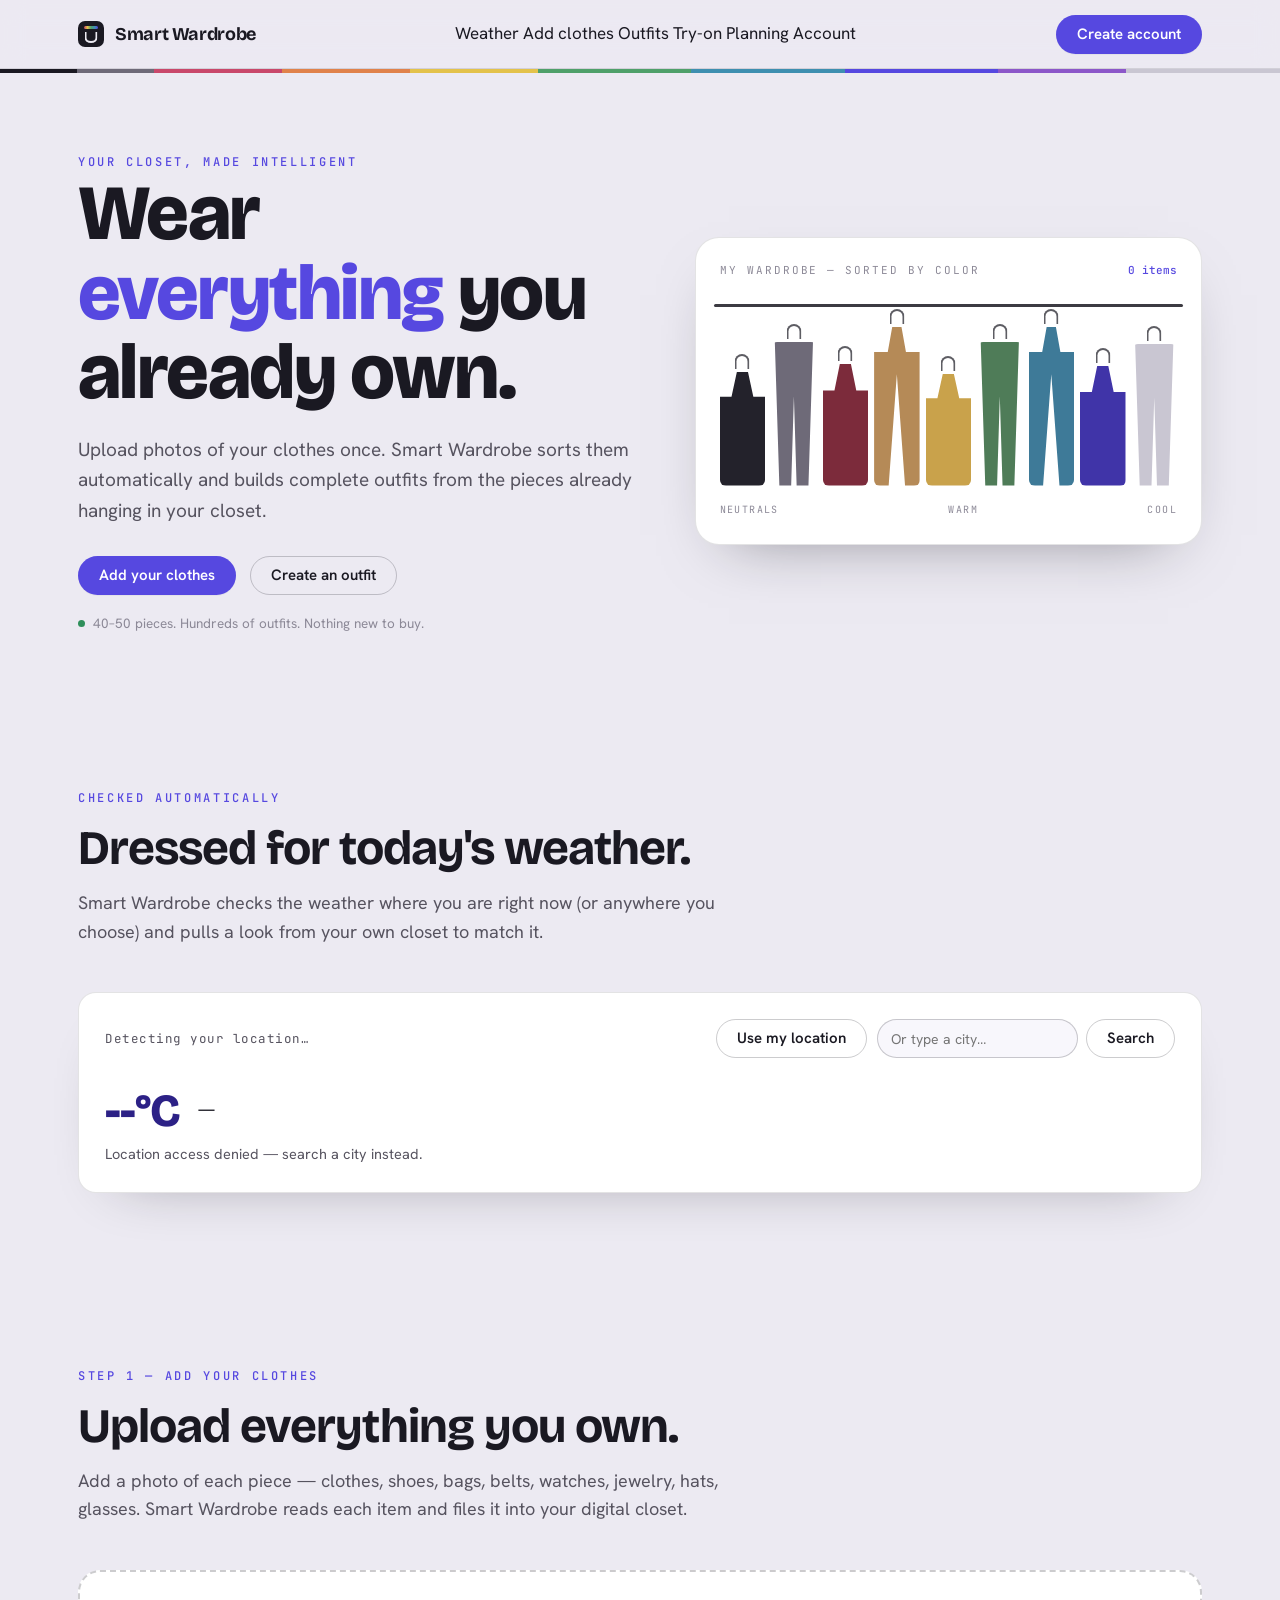
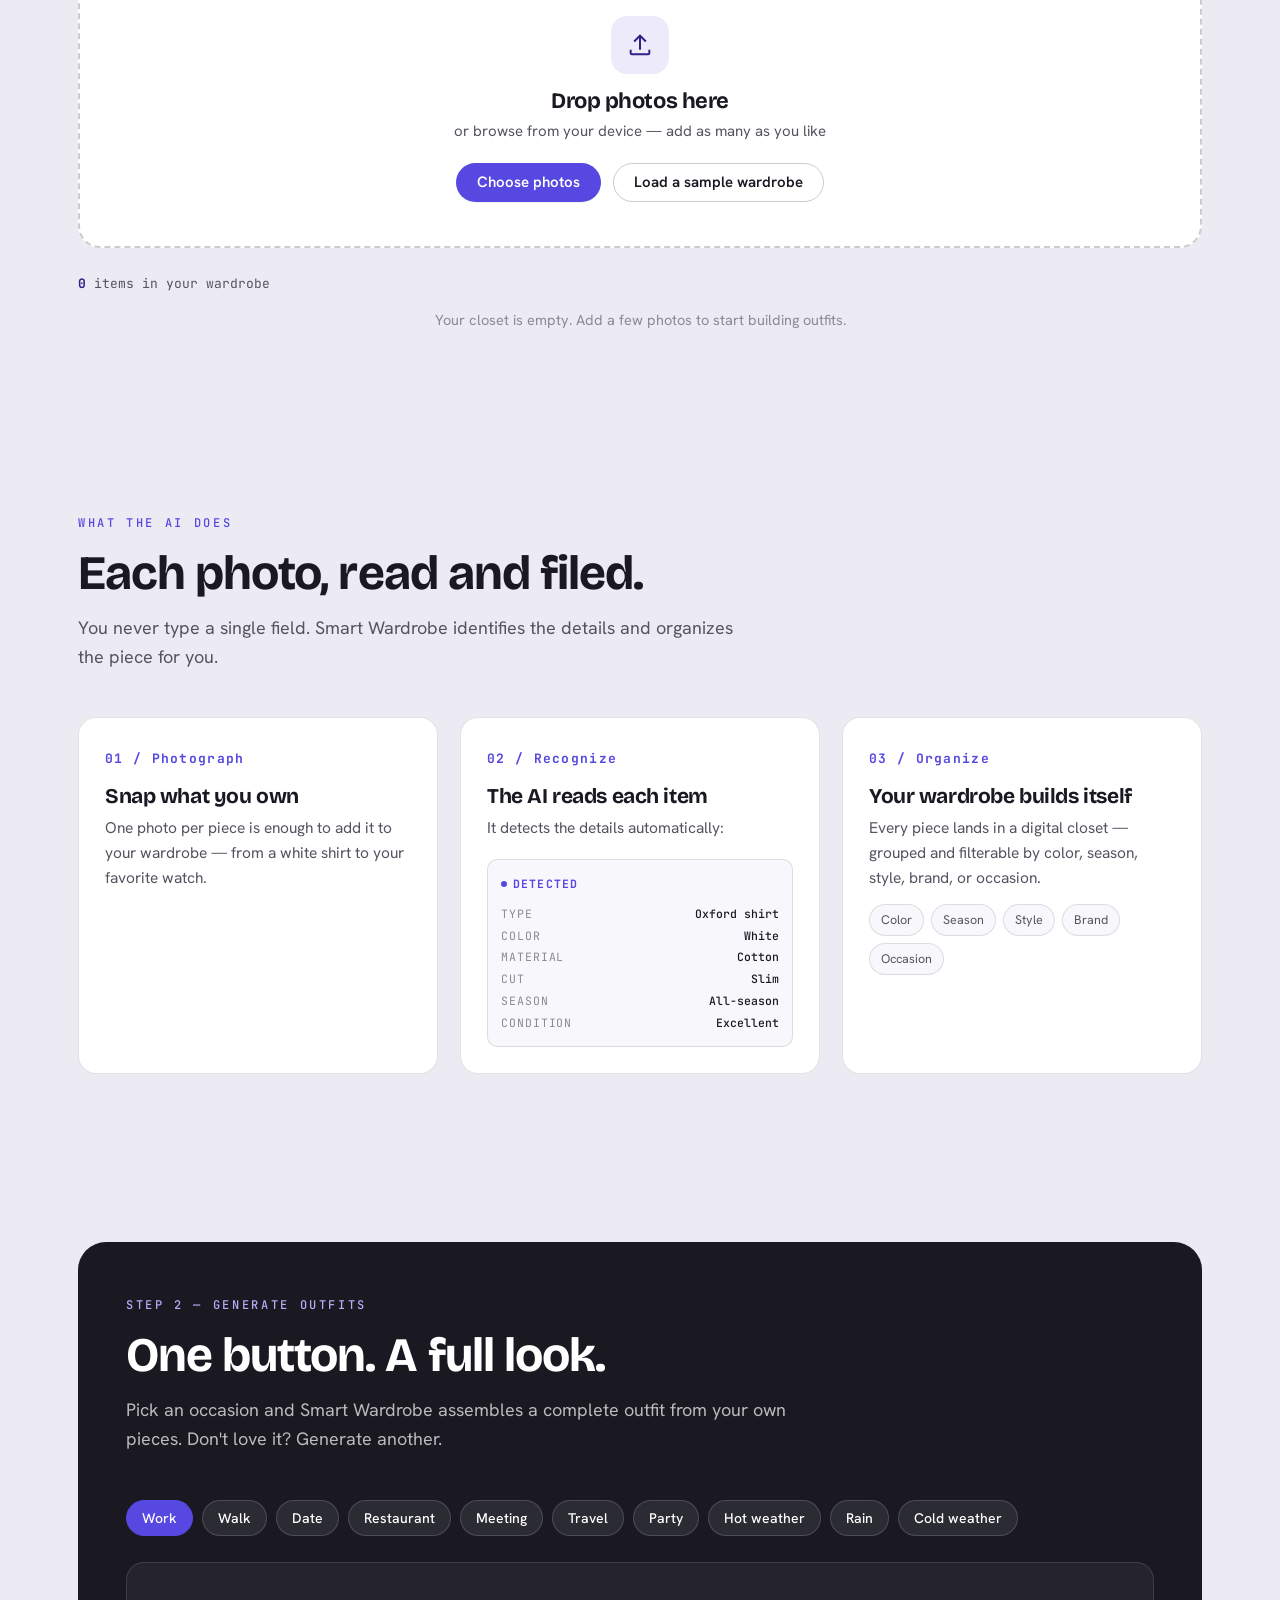
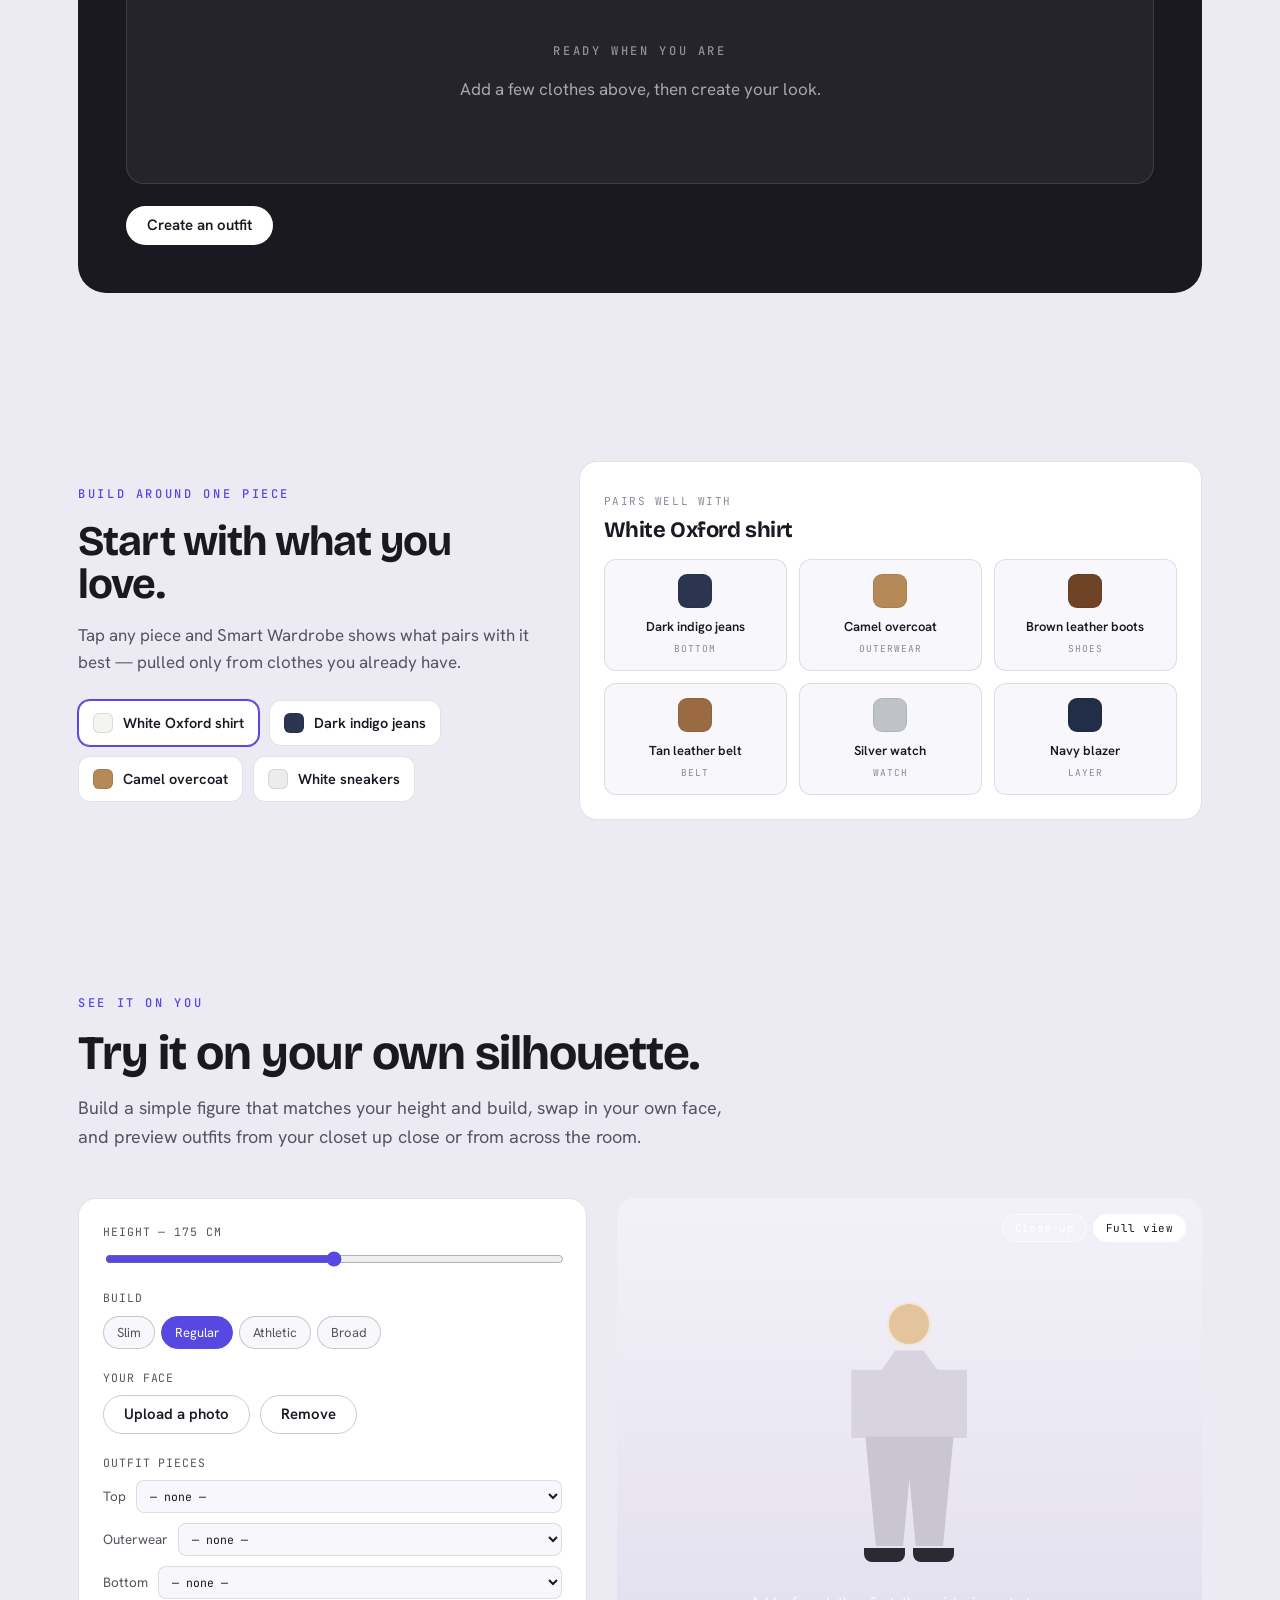
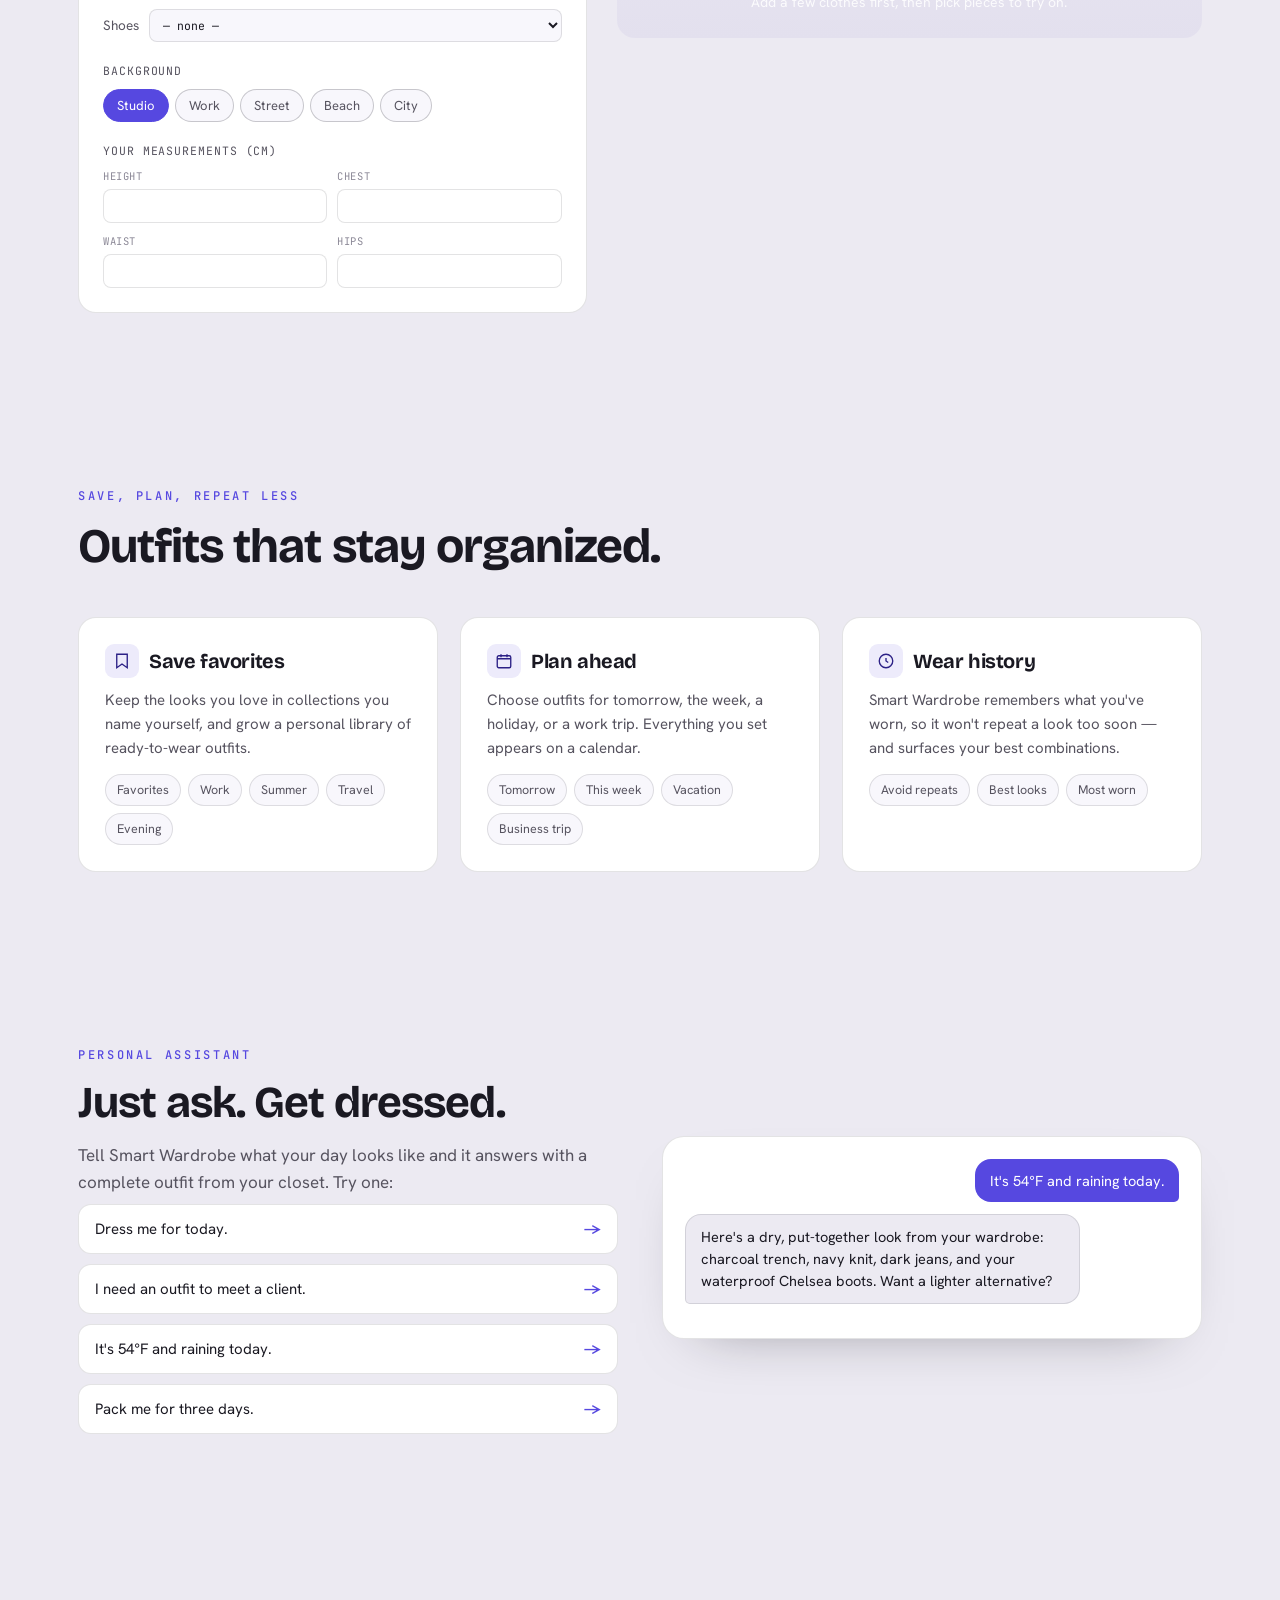
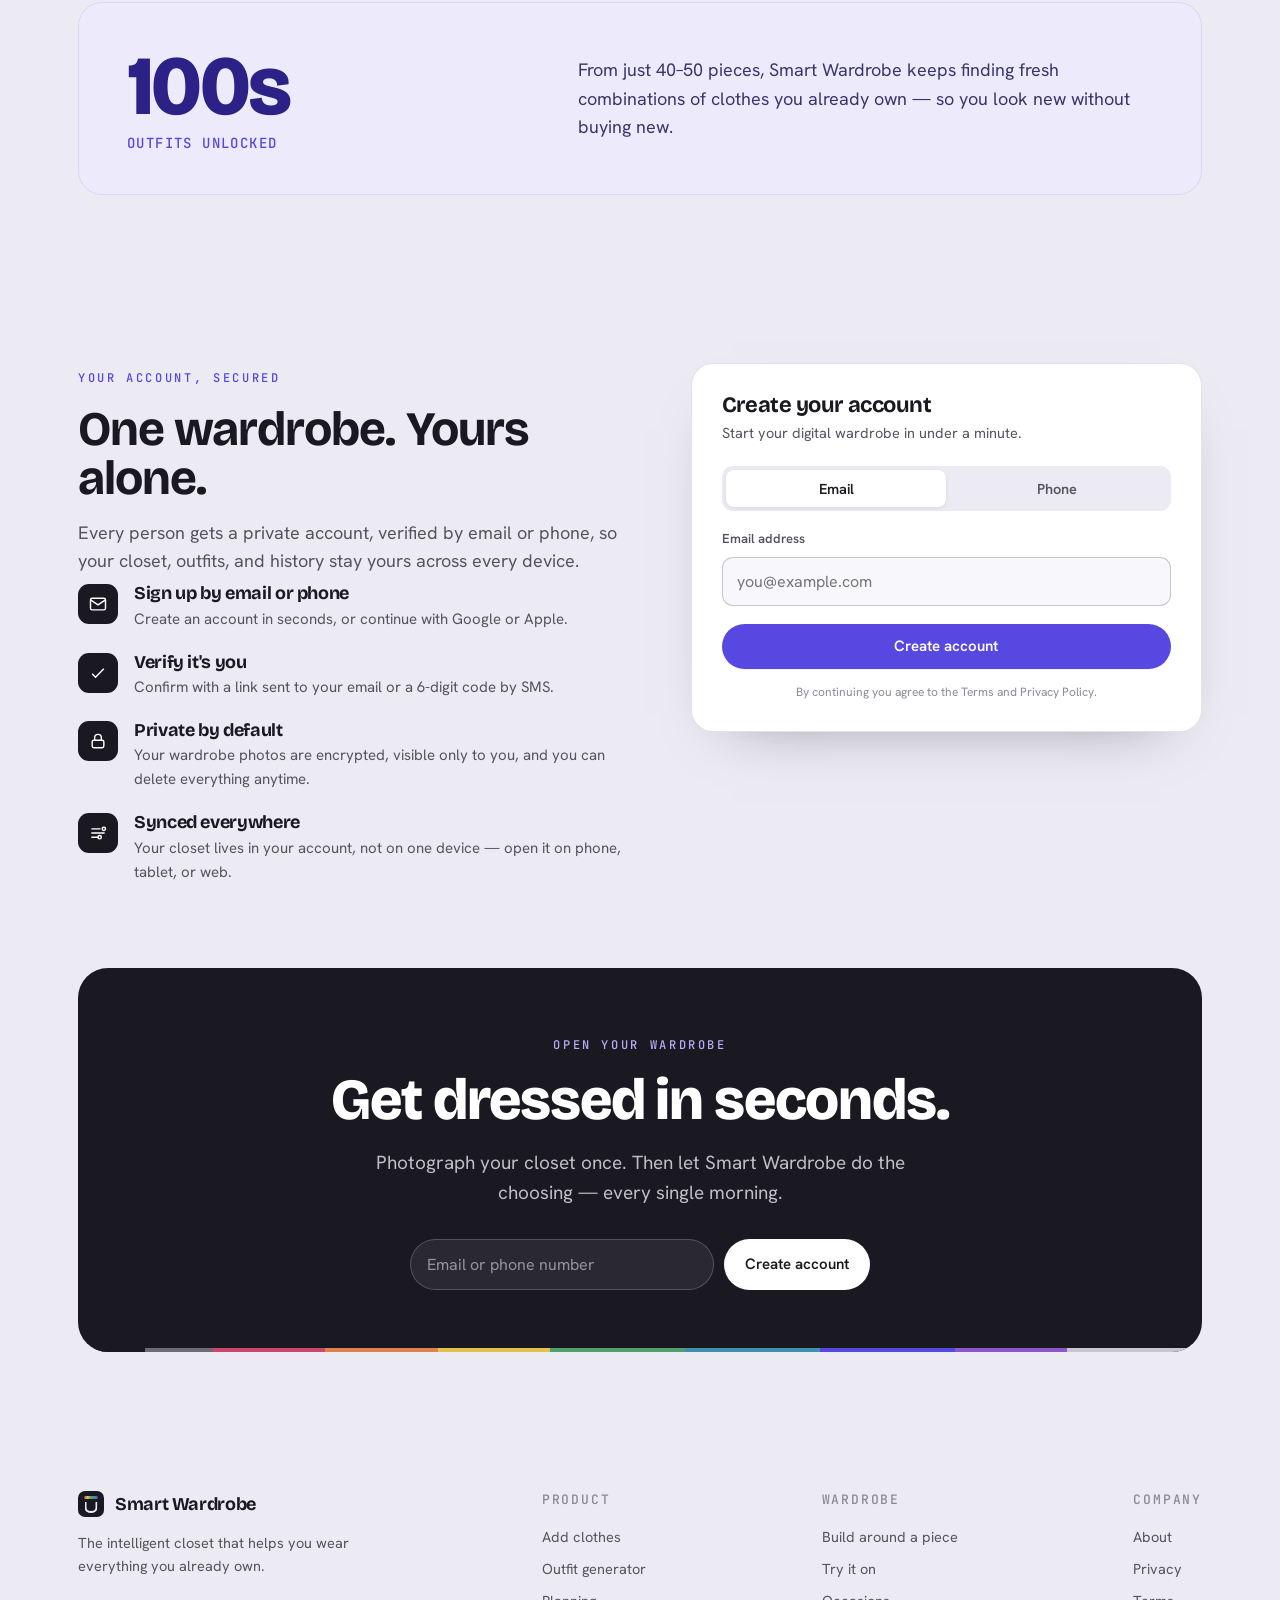
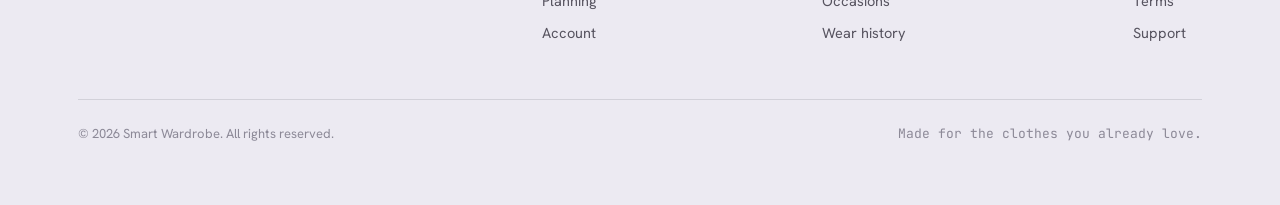
==== commit 93d3785c: "Add try-on avatar: silhouette, face swap, garment overlay, zoom, backgrounds, measurements Adds a pa" ====
--- a/index.html
+++ b/index.html
@@ -18,6 +18,7 @@
       <a href="#weather">Weather</a>
       <a href="#add">Add clothes</a>
       <a href="#outfits">Outfits</a>
+      <a href="#tryon">Try-on</a>
       <a href="#planning">Planning</a>
       <a href="#account">Account</a>
     </nav>
@@ -207,6 +208,93 @@
   </div>
 </section>
 
+<!-- TRY-ON / AVATAR -->
+<section class="section" id="tryon">
+  <div class="wrap">
+    <div class="section-head">
+      <span class="eyebrow">See it on you</span>
+      <h2>Try it on your own silhouette.</h2>
+      <p>Build a simple figure that matches your height and build, swap in your own face, and preview outfits from your closet up close or from across the room.</p>
+    </div>
+
+    <div class="tryon-grid">
+      <div class="tryon-controls">
+        <div class="ctl-group">
+          <label class="ctl-label" for="avHeight">Height — <span id="avHeightVal">175</span> cm</label>
+          <input type="range" id="avHeight" min="150" max="200" value="175" />
+        </div>
+
+        <div class="ctl-group">
+          <span class="ctl-label">Build</span>
+          <div class="seg" id="avBuildSeg">
+            <button type="button" data-build="slim">Slim</button>
+            <button type="button" data-build="regular" class="active">Regular</button>
+            <button type="button" data-build="athletic">Athletic</button>
+            <button type="button" data-build="broad">Broad</button>
+          </div>
+        </div>
+
+        <div class="ctl-group">
+          <span class="ctl-label">Your face</span>
+          <div class="face-upload">
+            <button class="btn btn-ghost" id="avFaceBtn" type="button">Upload a photo</button>
+            <button class="btn btn-ghost" id="avFaceClear" type="button" hidden>Remove</button>
+            <input type="file" id="avFaceInput" accept="image/*" hidden />
+          </div>
+        </div>
+
+        <div class="ctl-group">
+          <span class="ctl-label">Outfit pieces</span>
+          <div class="tryon-picks" id="tryonPicks"></div>
+        </div>
+
+        <div class="ctl-group">
+          <span class="ctl-label">Background</span>
+          <div class="bg-swatches" id="bgSwatches">
+            <button type="button" data-bg="studio" class="active">Studio</button>
+            <button type="button" data-bg="work">Work</button>
+            <button type="button" data-bg="street">Street</button>
+            <button type="button" data-bg="beach">Beach</button>
+            <button type="button" data-bg="city">City</button>
+          </div>
+        </div>
+
+        <div class="ctl-group">
+          <span class="ctl-label">Your measurements (cm)</span>
+          <div class="measure-grid">
+            <label>Height<input type="number" id="mHeight" min="100" max="230" inputmode="numeric" /></label>
+            <label>Chest<input type="number" id="mChest" min="50" max="170" inputmode="numeric" /></label>
+            <label>Waist<input type="number" id="mWaist" min="40" max="170" inputmode="numeric" /></label>
+            <label>Hips<input type="number" id="mHips" min="50" max="170" inputmode="numeric" /></label>
+          </div>
+        </div>
+      </div>
+
+      <div class="tryon-stage" id="tryonStage">
+        <div class="zoom-toggle" role="group" aria-label="Zoom">
+          <button type="button" id="zoomClose" data-zoom="close">Close-up</button>
+          <button type="button" id="zoomFar" class="active" data-zoom="far">Full view</button>
+        </div>
+        <div class="figure-wrap" id="figureWrap">
+          <div class="figure" id="figure">
+            <div class="fig-head" id="figHead"></div>
+            <div class="fig-torso-wrap">
+              <div class="fig-torso" id="figTorso"></div>
+              <div class="fig-outer" id="figOuter" hidden></div>
+            </div>
+            <div class="fig-legs" id="figLegs"></div>
+            <div class="fig-shoes">
+              <div class="fig-shoe" id="figShoeL"></div>
+              <div class="fig-shoe" id="figShoeR"></div>
+            </div>
+          </div>
+        </div>
+        <p class="tryon-empty" id="tryonEmpty">Add a few clothes first, then pick pieces to try on.</p>
+      </div>
+    </div>
+  </div>
+</section>
+
 <!-- PLANNING -->
 <section class="section" id="planning">
   <div class="wrap">
@@ -335,7 +423,7 @@
         <p style="color:var(--ink-soft);font-size:14.5px">The intelligent closet that helps you wear everything you already own.</p>
       </div>
       <div class="col"><h5>Product</h5><a href="#add">Add clothes</a><a href="#outfits">Outfit generator</a><a href="#planning">Planning</a><a href="#account">Account</a></div>
-      <div class="col"><h5>Wardrobe</h5><a href="#match">Build around a piece</a><a href="#outfits">Occasions</a><a href="#planning">Wear history</a></div>
+      <div class="col"><h5>Wardrobe</h5><a href="#match">Build around a piece</a><a href="#tryon">Try it on</a><a href="#outfits">Occasions</a><a href="#planning">Wear history</a></div>
       <div class="col"><h5>Company</h5><a href="#">About</a><a href="#">Privacy</a><a href="#">Terms</a><a href="#">Support</a></div>
     </div>
     <div class="foot-bottom">
--- a/css/styles.css
+++ b/css/styles.css
@@ -94,11 +94,15 @@
   .grid-items{display:grid;grid-template-columns:repeat(auto-fill,minmax(132px,1fr));gap:14px;}
   .item{background:var(--card);border:1px solid var(--line);border-radius:14px;overflow:hidden;animation:rise .3s ease both;}
   .item .ph{aspect-ratio:1;background:var(--paper-2) center/cover no-repeat;position:relative;}
+  .item .ph.cutout-bg{background:repeating-conic-gradient(#e8e6ef 0% 25%, #f6f5f9 0% 50%) 0 0/16px 16px;}
+  .ph-img{position:absolute;inset:0;background-position:center;background-repeat:no-repeat;}
   .item .rm{position:absolute;top:7px;right:7px;width:24px;height:24px;border-radius:50%;border:0;background:rgba(26,25,34,.66);color:#fff;font-size:14px;line-height:1;cursor:pointer;display:grid;place-items:center;}
   .item .rm:hover{background:#C0392B;}
   .item .meta{padding:9px 9px 11px;}
   .item select{width:100%;font-family:"JetBrains Mono";font-size:11px;letter-spacing:.06em;text-transform:uppercase;border:1px solid var(--line);border-radius:8px;padding:6px 7px;background:var(--paper-2);color:var(--ink);cursor:pointer;}
   .item select:focus{outline:0;border-color:var(--iris);}
+  .item .meas-row{display:flex;gap:6px;margin-top:6px;}
+  .item .meas-row input{width:100%;font-family:"JetBrains Mono";font-size:10.5px;border:1px solid var(--line);border-radius:6px;padding:5px 6px;background:var(--paper-2);color:var(--ink);}
   .empty-note{color:var(--ink-faint);font-size:14.5px;text-align:center;padding:8px 0;}
 
   .steps{display:grid;grid-template-columns:repeat(3,1fr);gap:22px;}
@@ -237,8 +241,48 @@
   .weather-status{color:var(--ink-soft);font-size:14.5px;margin:8px 0 0;}
   .weather-outfit{margin-top:18px;}
 
+  /* ---------- TRY-ON / AVATAR ---------- */
+  .tryon-grid{display:grid;grid-template-columns:1fr 1.15fr;gap:30px;align-items:start;}
+  .tryon-controls{background:var(--card);border:1px solid var(--line);border-radius:var(--radius);padding:24px;display:flex;flex-direction:column;gap:20px;}
+  .ctl-group{display:flex;flex-direction:column;gap:8px;}
+  .ctl-label{font-family:"JetBrains Mono";font-size:11.5px;letter-spacing:.08em;text-transform:uppercase;color:var(--ink-soft);}
+  .ctl-group input[type="range"]{width:100%;accent-color:var(--iris);}
+  .seg,.bg-swatches{display:flex;gap:6px;flex-wrap:wrap;}
+  .seg button,.bg-swatches button{font-family:inherit;font-size:13px;border:1px solid var(--line-strong);background:var(--paper-2);border-radius:999px;padding:7px 13px;cursor:pointer;color:var(--ink-soft);transition:.15s;}
+  .seg button:hover,.bg-swatches button:hover{border-color:var(--iris);}
+  .seg button.active,.bg-swatches button.active{background:var(--iris);color:#fff;border-color:var(--iris);}
+  .face-upload{display:flex;gap:10px;flex-wrap:wrap;}
+  .tryon-picks{display:flex;flex-direction:column;gap:10px;}
+  .tryon-pick-row{display:flex;align-items:center;justify-content:space-between;gap:10px;}
+  .tryon-pick-row span{font-size:13.5px;color:var(--ink-soft);flex:none;}
+  .tryon-pick-row select{flex:1;font-family:"JetBrains Mono";font-size:11.5px;border:1px solid var(--line);border-radius:8px;padding:7px 9px;background:var(--paper-2);color:var(--ink);cursor:pointer;}
+  .measure-grid{display:grid;grid-template-columns:1fr 1fr;gap:10px;}
+  .measure-grid label{display:flex;flex-direction:column;gap:4px;font-family:"JetBrains Mono";font-size:10.5px;color:var(--ink-faint);text-transform:uppercase;letter-spacing:.05em;}
+  .measure-grid input{font-family:"Hanken Grotesk";font-size:14px;border:1px solid var(--line);border-radius:8px;padding:7px 9px;color:var(--ink);}
+
+  .tryon-stage{position:relative;border-radius:var(--radius);overflow:hidden;min-height:440px;display:flex;flex-direction:column;align-items:center;justify-content:flex-end;padding:24px 16px;background:linear-gradient(180deg,#F3F1F8,#E3E0EE);transition:background .25s;}
+  .tryon-stage[data-bg="work"]{background:linear-gradient(180deg,#D8DEE8,#A9B4C4);}
+  .tryon-stage[data-bg="street"]{background:linear-gradient(180deg,#A9BAC9,#6E7C8C);}
+  .tryon-stage[data-bg="beach"]{background:linear-gradient(180deg,#BFE6F2,#F3DFA8);}
+  .tryon-stage[data-bg="city"]{background:linear-gradient(180deg,#7E8BA1,#363C49);}
+  .zoom-toggle{position:absolute;top:16px;right:16px;display:flex;gap:6px;z-index:5;}
+  .zoom-toggle button{font-family:"JetBrains Mono";font-size:11px;letter-spacing:.04em;border:1px solid rgba(255,255,255,.55);background:rgba(255,255,255,.18);color:#fff;border-radius:999px;padding:6px 12px;cursor:pointer;backdrop-filter:blur(4px);}
+  .zoom-toggle button.active{background:#fff;color:var(--ink);border-color:#fff;}
+  .figure-wrap{transition:transform .3s ease;transform-origin:50% 100%;}
+  .tryon-stage[data-zoom="close"] .figure-wrap{transform:scale(1.7) translateY(6%);}
+  .figure{display:flex;flex-direction:column;align-items:center;height:var(--fig-h,260px);}
+  .fig-head{width:var(--head-d,42px);height:var(--head-d,42px);border-radius:50%;background:#E3C49C;background-size:cover;background-position:center;margin-bottom:4px;border:2px solid rgba(255,255,255,.6);flex:none;}
+  .fig-torso-wrap{position:relative;}
+  .fig-torso{width:var(--torso-w,110px);height:var(--torso-h,90px);background:#D7D4E0;background-size:cover;background-position:center;clip-path:polygon(0 22%,26% 22%,38% 0,62% 0,74% 22%,100% 22%,100% 100%,0 100%);}
+  .fig-outer{position:absolute;top:-6%;left:50%;width:calc(var(--torso-w,110px) * 1.18);height:calc(var(--torso-h,90px) * 1.12);transform:translateX(-50%);background:#B58A57;background-size:cover;background-position:center;clip-path:polygon(0 16%,30% 16%,40% 0,60% 0,70% 16%,100% 16%,100% 100%,68% 100%,50% 30%,32% 100%,0 100%);}
+  .fig-legs{width:var(--legs-w,96px);height:var(--legs-h,110px);background:#C9C6D2;background-size:cover;background-position:center;clip-path:polygon(8% 0,92% 0,82% 100%,56% 100%,50% 38%,44% 100%,18% 100%);margin-top:-2px;}
+  .fig-shoes{display:flex;gap:8px;margin-top:2px;}
+  .fig-shoe{width:var(--shoe-w,34px);height:14px;border-radius:0 0 8px 8px;background:#2A2A30;background-size:cover;background-position:center;}
+  .tryon-empty{margin-top:14px;color:rgba(255,255,255,.85);font-size:14px;text-align:center;}
+
   @media(max-width:920px){
     .hero-grid,.match,.assist,.acct,.stat{grid-template-columns:1fr;gap:36px;}
+    .tryon-grid{grid-template-columns:1fr;}
     .steps,.feat{grid-template-columns:1fr;}
     .pieces,.gen-grid{grid-template-columns:repeat(2,1fr);}
     nav .links{display:none;}
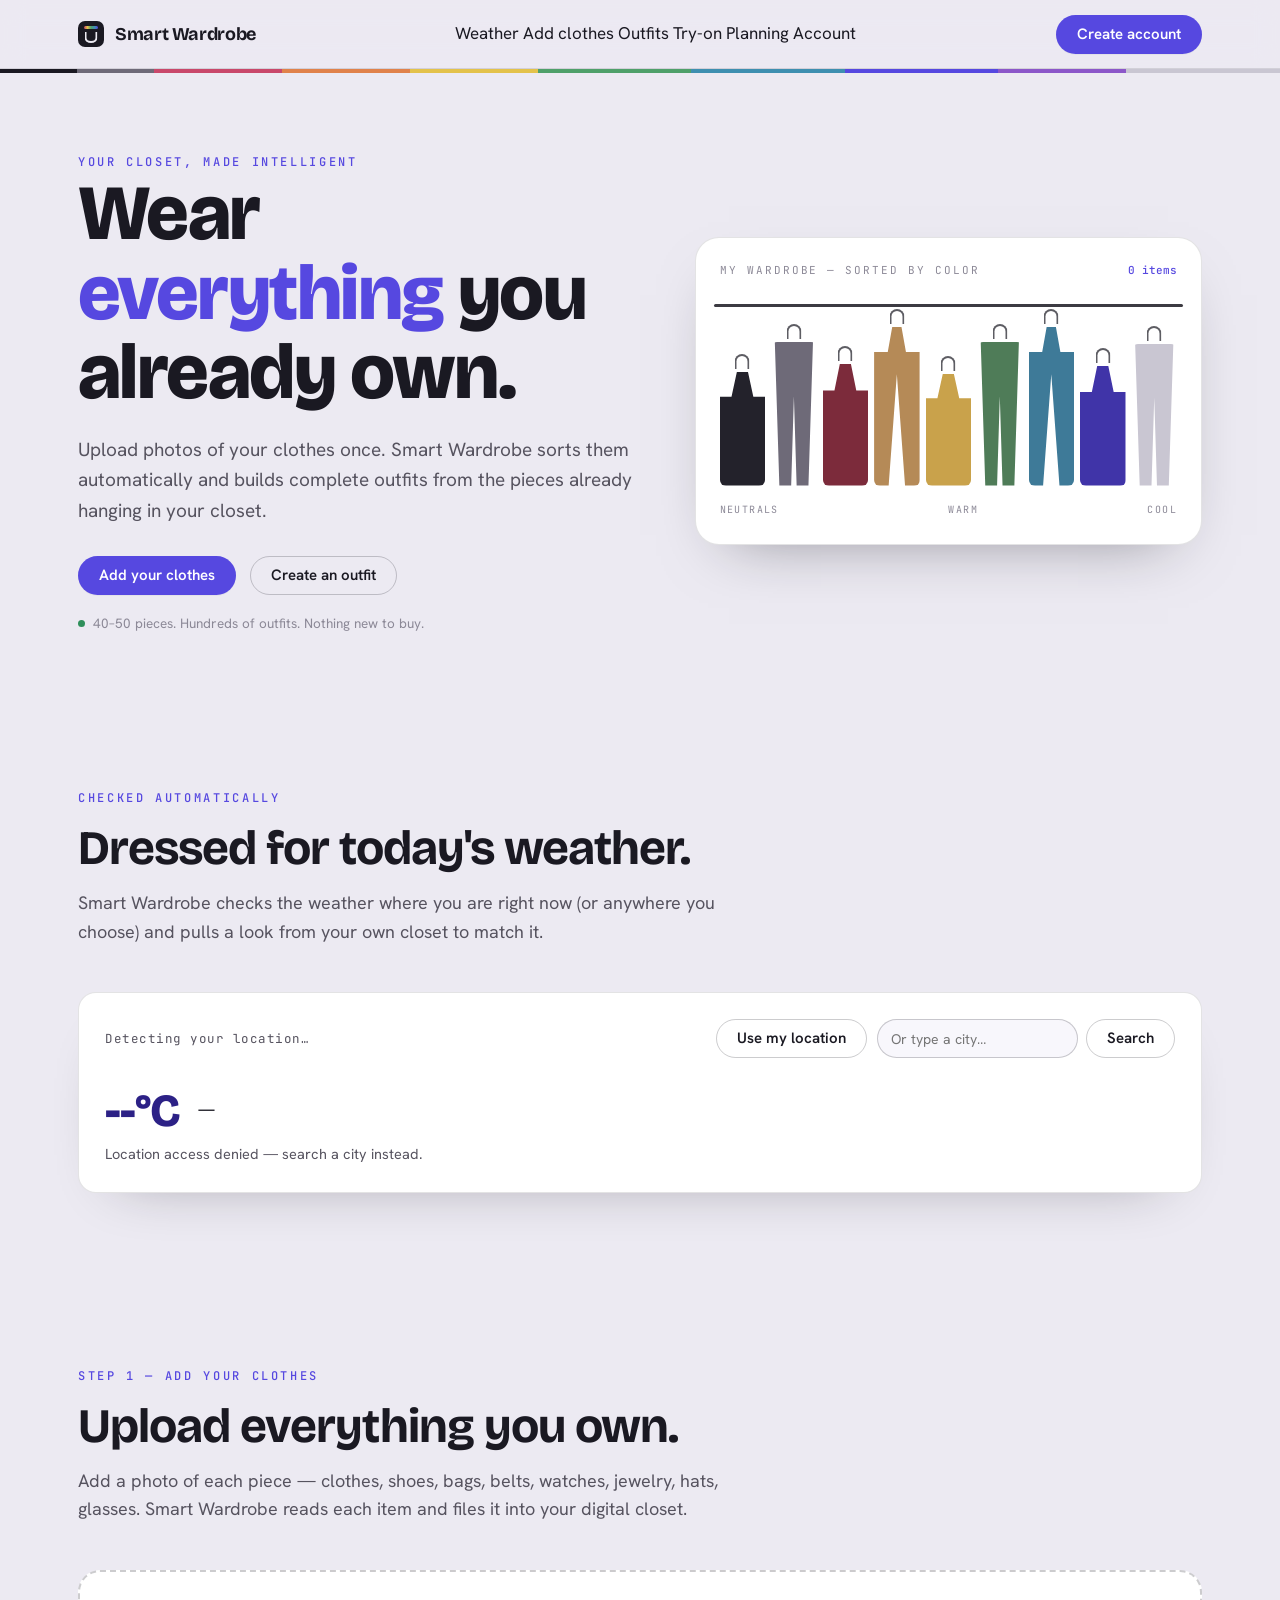
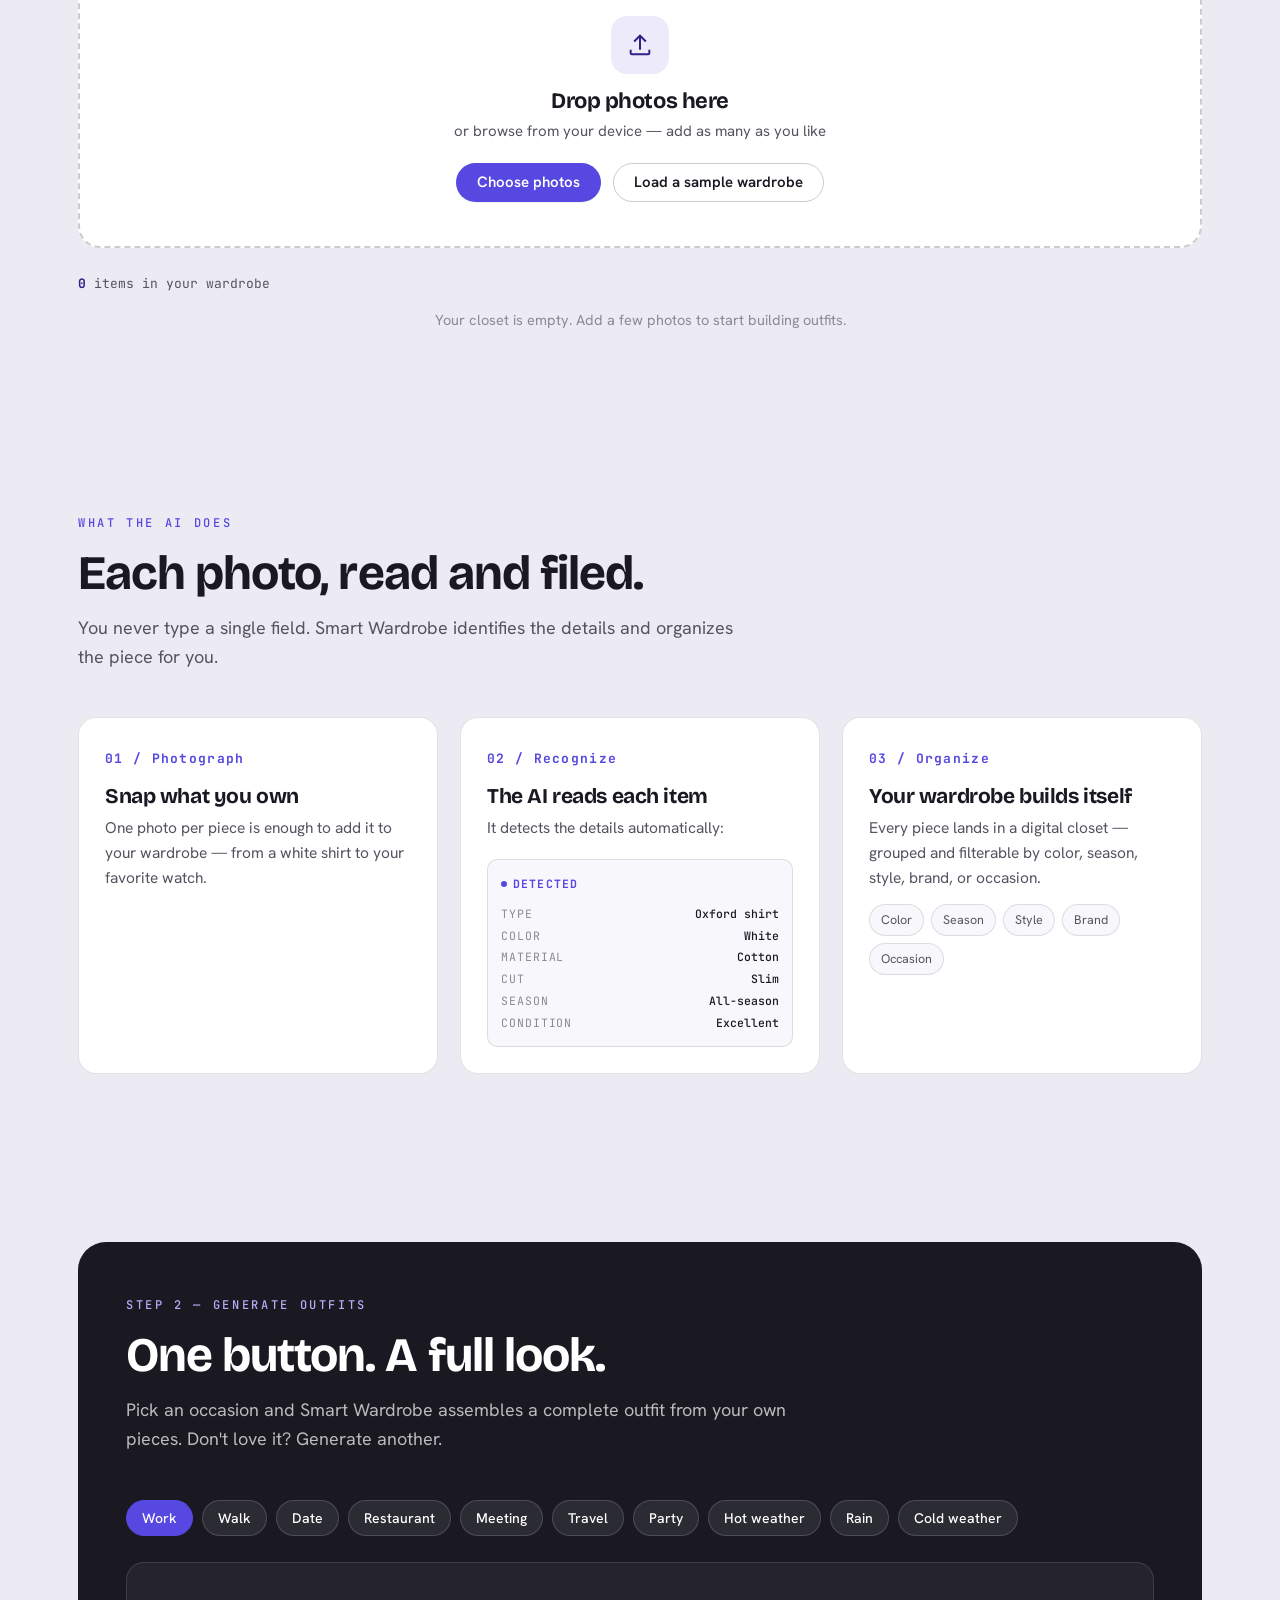
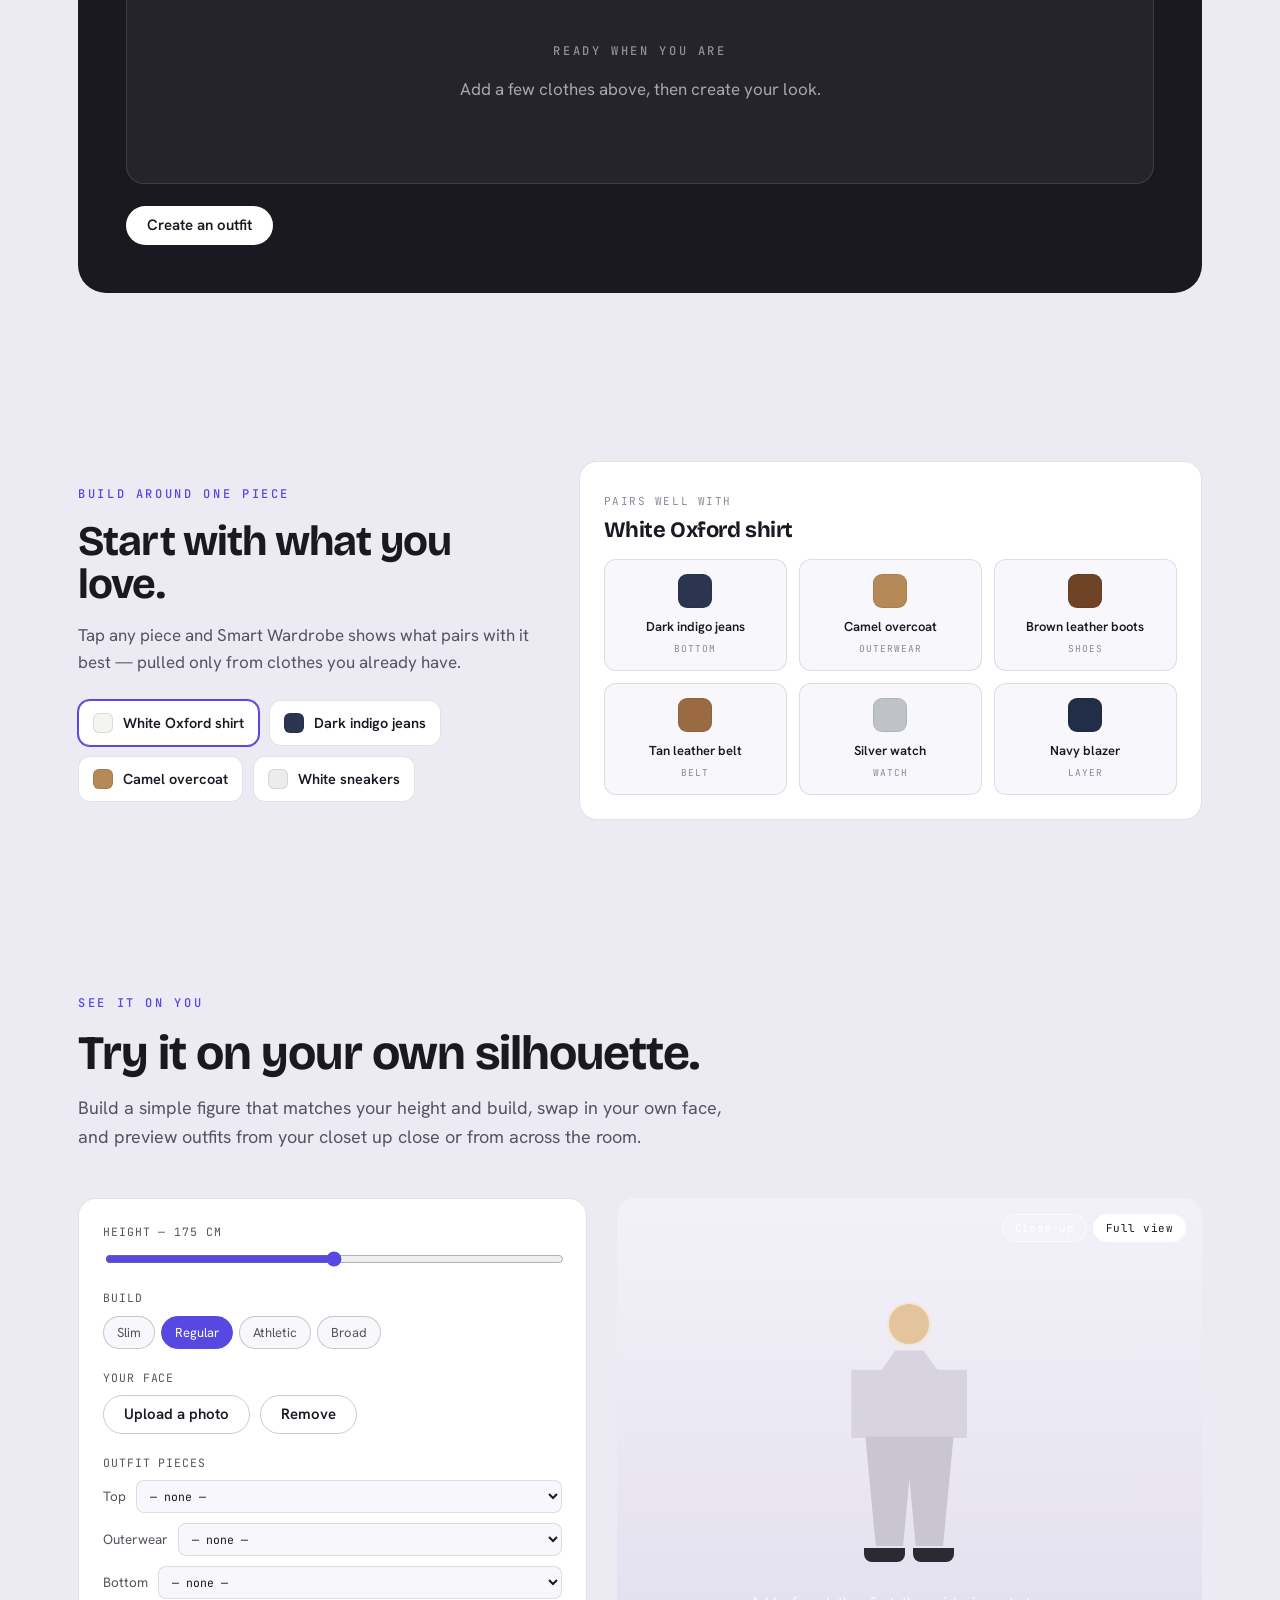
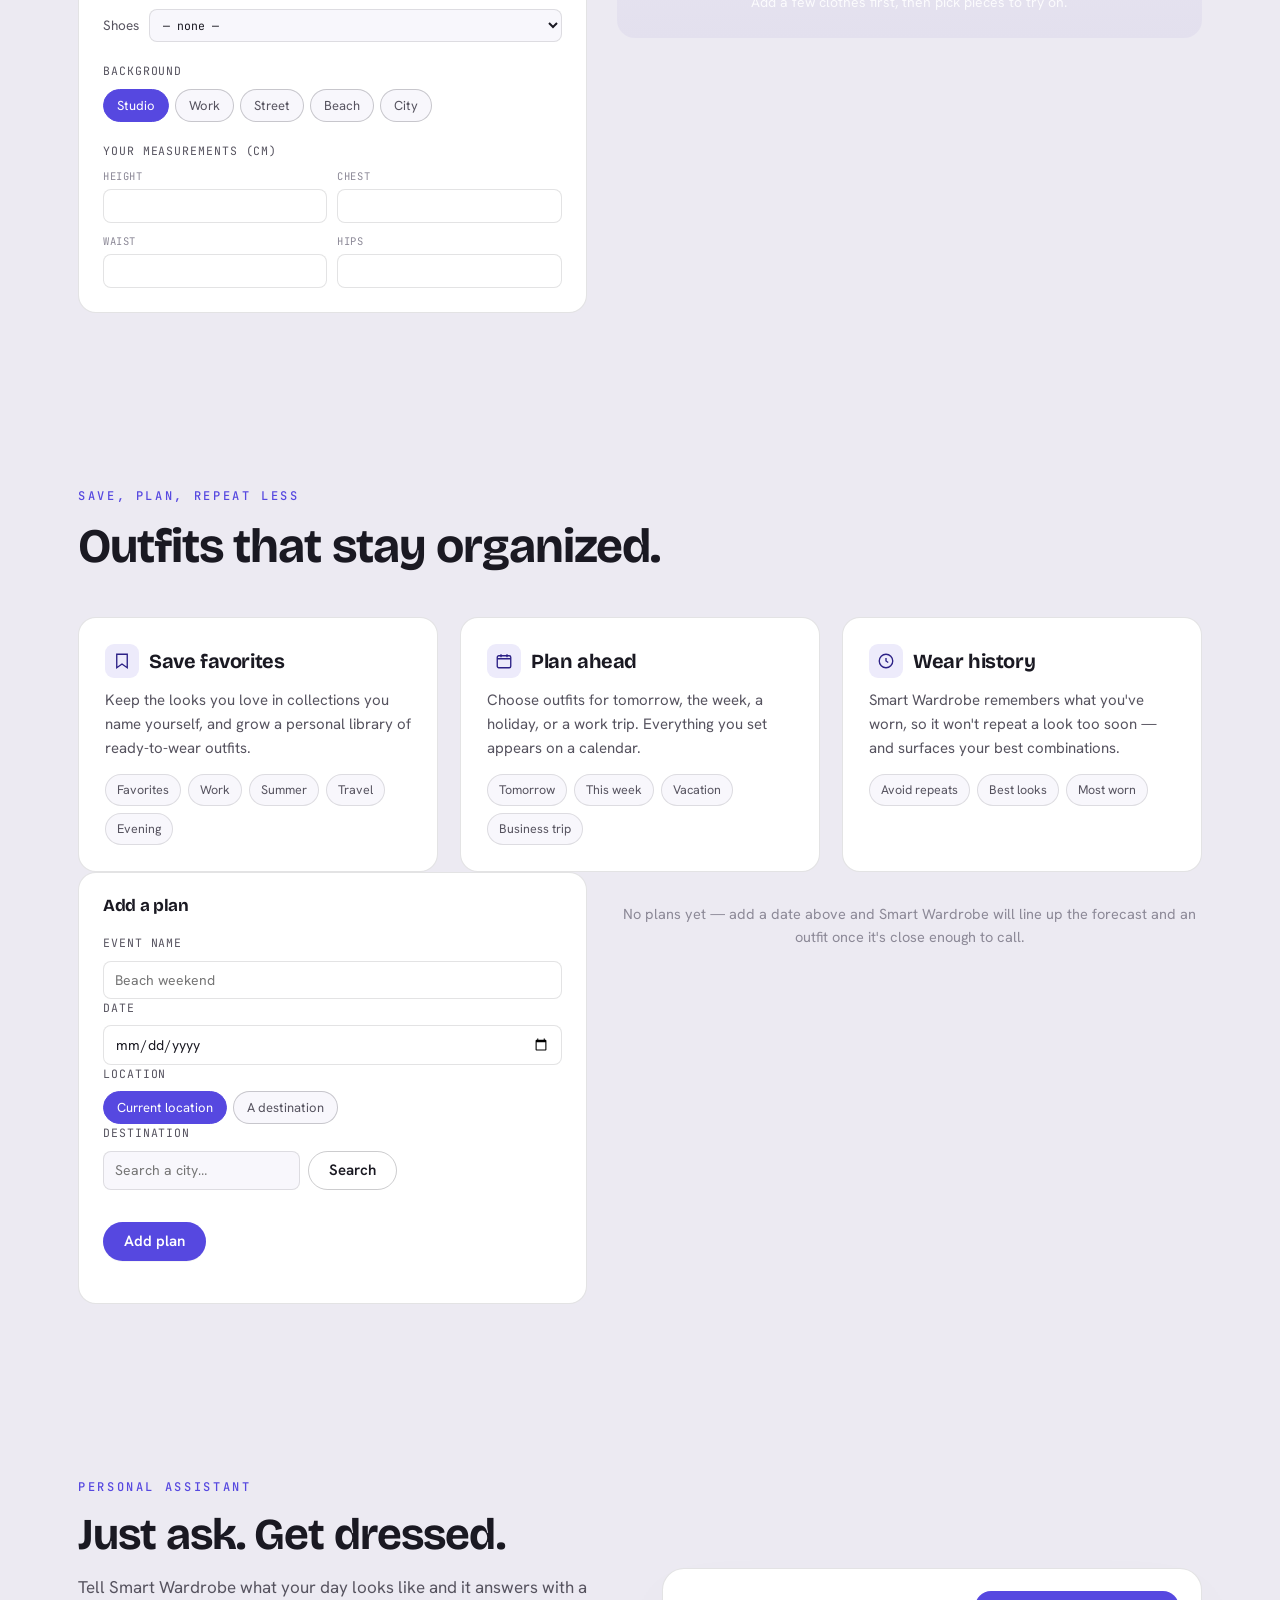
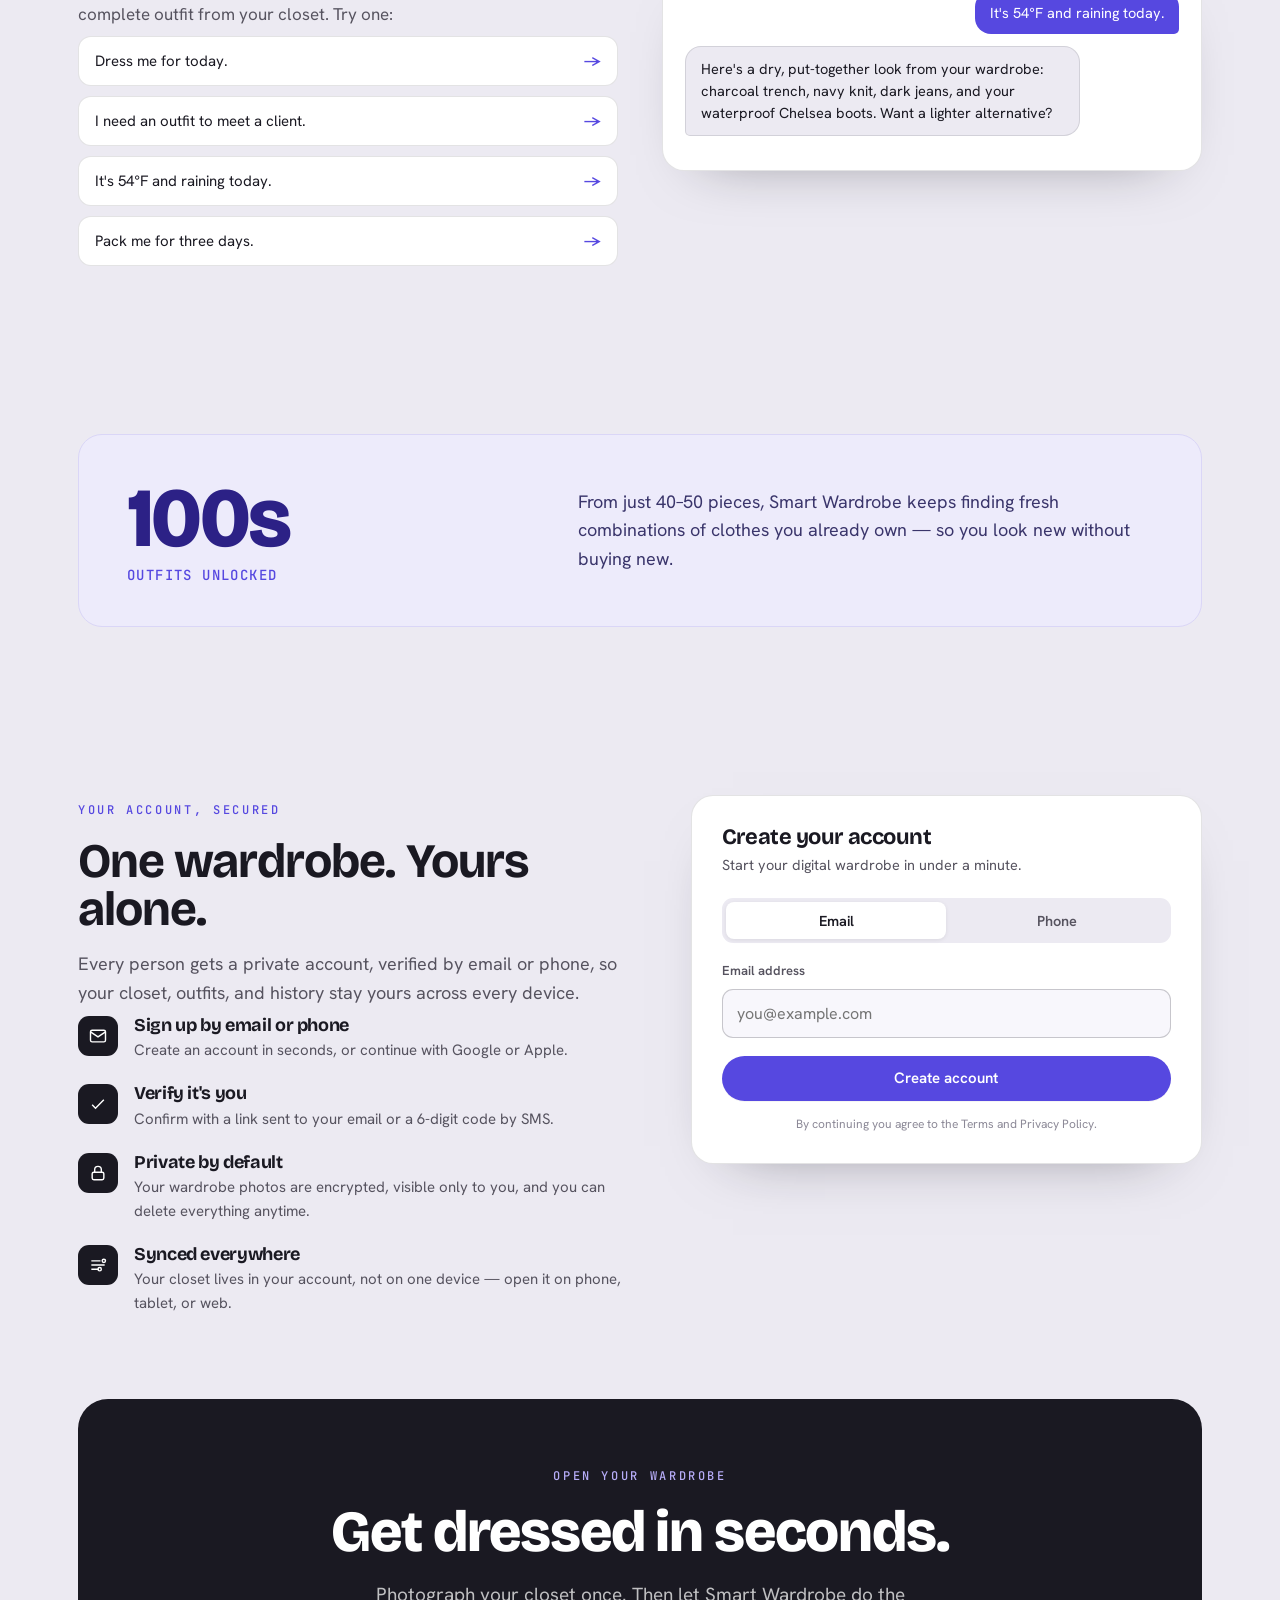
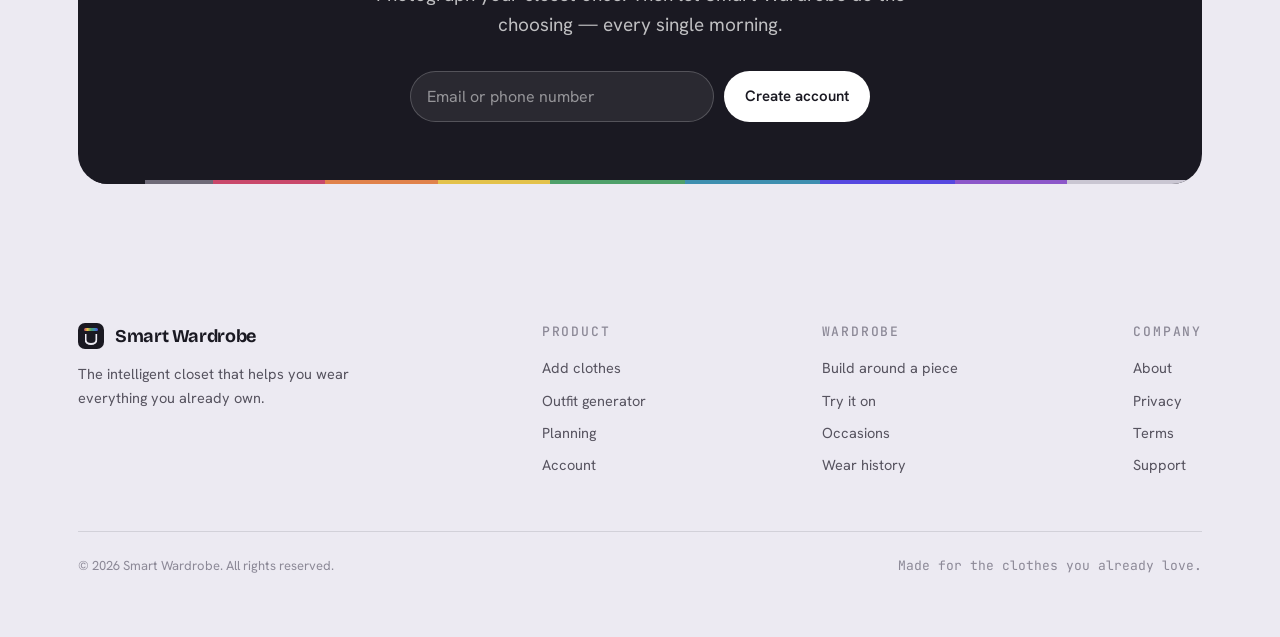
==== commit 41ca2961: "Add trip/event planning with location choice and forecast-based outfits Extends the existing plannin" ====
--- a/index.html
+++ b/index.html
@@ -316,6 +316,43 @@
         <div class="pill-list"><span>Avoid repeats</span><span>Best looks</span><span>Most worn</span></div>
       </div>
     </div>
+
+    <div class="tryon-grid plan-app">
+      <div class="tryon-controls plan-form-card">
+        <h3>Add a plan</h3>
+        <form id="planForm">
+          <div class="ctl-group">
+            <label class="ctl-label" for="planName">Event name</label>
+            <input type="text" id="planName" placeholder="Beach weekend" required />
+          </div>
+          <div class="ctl-group">
+            <label class="ctl-label" for="planDate">Date</label>
+            <input type="date" id="planDate" required />
+          </div>
+          <div class="ctl-group">
+            <span class="ctl-label">Location</span>
+            <div class="seg" id="planLocSeg">
+              <button type="button" data-loc="current" class="active">Current location</button>
+              <button type="button" data-loc="destination">A destination</button>
+            </div>
+          </div>
+          <div class="ctl-group plan-dest" id="planDestWrap" hidden>
+            <span class="ctl-label">Destination</span>
+            <div class="wcity-form">
+              <input type="text" id="planDestInput" placeholder="Search a city…" aria-label="Destination city" autocomplete="off" />
+              <button class="btn btn-ghost" type="button" id="planDestSearchBtn">Search</button>
+            </div>
+            <div class="wcity-suggest" id="planDestSuggest" hidden></div>
+            <p class="plan-dest-picked" id="planDestPicked"></p>
+          </div>
+          <button class="btn btn-primary" type="submit">Add plan</button>
+          <p class="plan-form-status" id="planFormStatus"></p>
+        </form>
+      </div>
+      <div class="plan-list" id="planList">
+        <p class="plan-empty" id="planEmpty">No plans yet — add a date above and Smart Wardrobe will line up the forecast and an outfit once it's close enough to call.</p>
+      </div>
+    </div>
   </div>
 </section>
 
--- a/css/styles.css
+++ b/css/styles.css
@@ -247,6 +247,8 @@
   .ctl-group{display:flex;flex-direction:column;gap:8px;}
   .ctl-label{font-family:"JetBrains Mono";font-size:11.5px;letter-spacing:.08em;text-transform:uppercase;color:var(--ink-soft);}
   .ctl-group input[type="range"]{width:100%;accent-color:var(--iris);}
+  .ctl-group input[type="text"],.ctl-group input[type="date"]{font-family:"Hanken Grotesk";font-size:14px;border:1px solid var(--line);border-radius:8px;padding:9px 11px;color:var(--ink);}
+  .ctl-group input[type="text"]:focus,.ctl-group input[type="date"]:focus{outline:0;border-color:var(--iris);}
   .seg,.bg-swatches{display:flex;gap:6px;flex-wrap:wrap;}
   .seg button,.bg-swatches button{font-family:inherit;font-size:13px;border:1px solid var(--line-strong);background:var(--paper-2);border-radius:999px;padding:7px 13px;cursor:pointer;color:var(--ink-soft);transition:.15s;}
   .seg button:hover,.bg-swatches button:hover{border-color:var(--iris);}
@@ -280,6 +282,27 @@
   .fig-shoe{width:var(--shoe-w,34px);height:14px;border-radius:0 0 8px 8px;background:#2A2A30;background-size:cover;background-position:center;}
   .tryon-empty{margin-top:14px;color:rgba(255,255,255,.85);font-size:14px;text-align:center;}
 
+  /* ---------- TRIP PLANNING ---------- */
+  .plan-form-card h3{font-size:17px;margin:0;}
+  .plan-dest-picked{font-size:13px;color:var(--ink-soft);margin:0;}
+  .plan-dest-picked.set{color:var(--iris-deep);font-weight:600;}
+  .plan-form-status{font-size:13px;color:var(--ink-faint);min-height:18px;margin:0;}
+  .plan-form-status.err{color:#C0392B;}
+  .plan-list{display:flex;flex-direction:column;gap:14px;}
+  .plan-empty{color:var(--ink-faint);font-size:14.5px;text-align:center;padding:30px 0;}
+  .plan-card{background:var(--card);border:1px solid var(--line);border-radius:var(--radius);padding:20px;}
+  .plan-card-head{display:flex;justify-content:space-between;align-items:flex-start;gap:12px;}
+  .plan-card-head h4{font-size:16px;margin:0 0 4px;}
+  .plan-meta{font-family:"JetBrains Mono";font-size:11.5px;color:var(--ink-soft);}
+  .plan-rm{flex:none;width:24px;height:24px;border-radius:50%;border:0;background:rgba(26,25,34,.66);color:#fff;font-size:14px;line-height:1;cursor:pointer;display:grid;place-items:center;}
+  .plan-rm:hover{background:#C0392B;}
+  .plan-pending{color:var(--ink-faint);font-size:13.5px;margin-top:10px;}
+  .plan-forecast-row{display:flex;align-items:center;gap:8px;margin-top:12px;}
+  .pf-emoji{font-size:18px;}
+  .pf-temp{font-family:"JetBrains Mono";font-weight:700;font-size:16px;color:var(--ink);}
+  .pf-cond{font-size:13.5px;color:var(--ink-soft);}
+  .plan-card .outfit{margin-top:10px;}
+
   @media(max-width:920px){
     .hero-grid,.match,.assist,.acct,.stat{grid-template-columns:1fr;gap:36px;}
     .tryon-grid{grid-template-columns:1fr;}
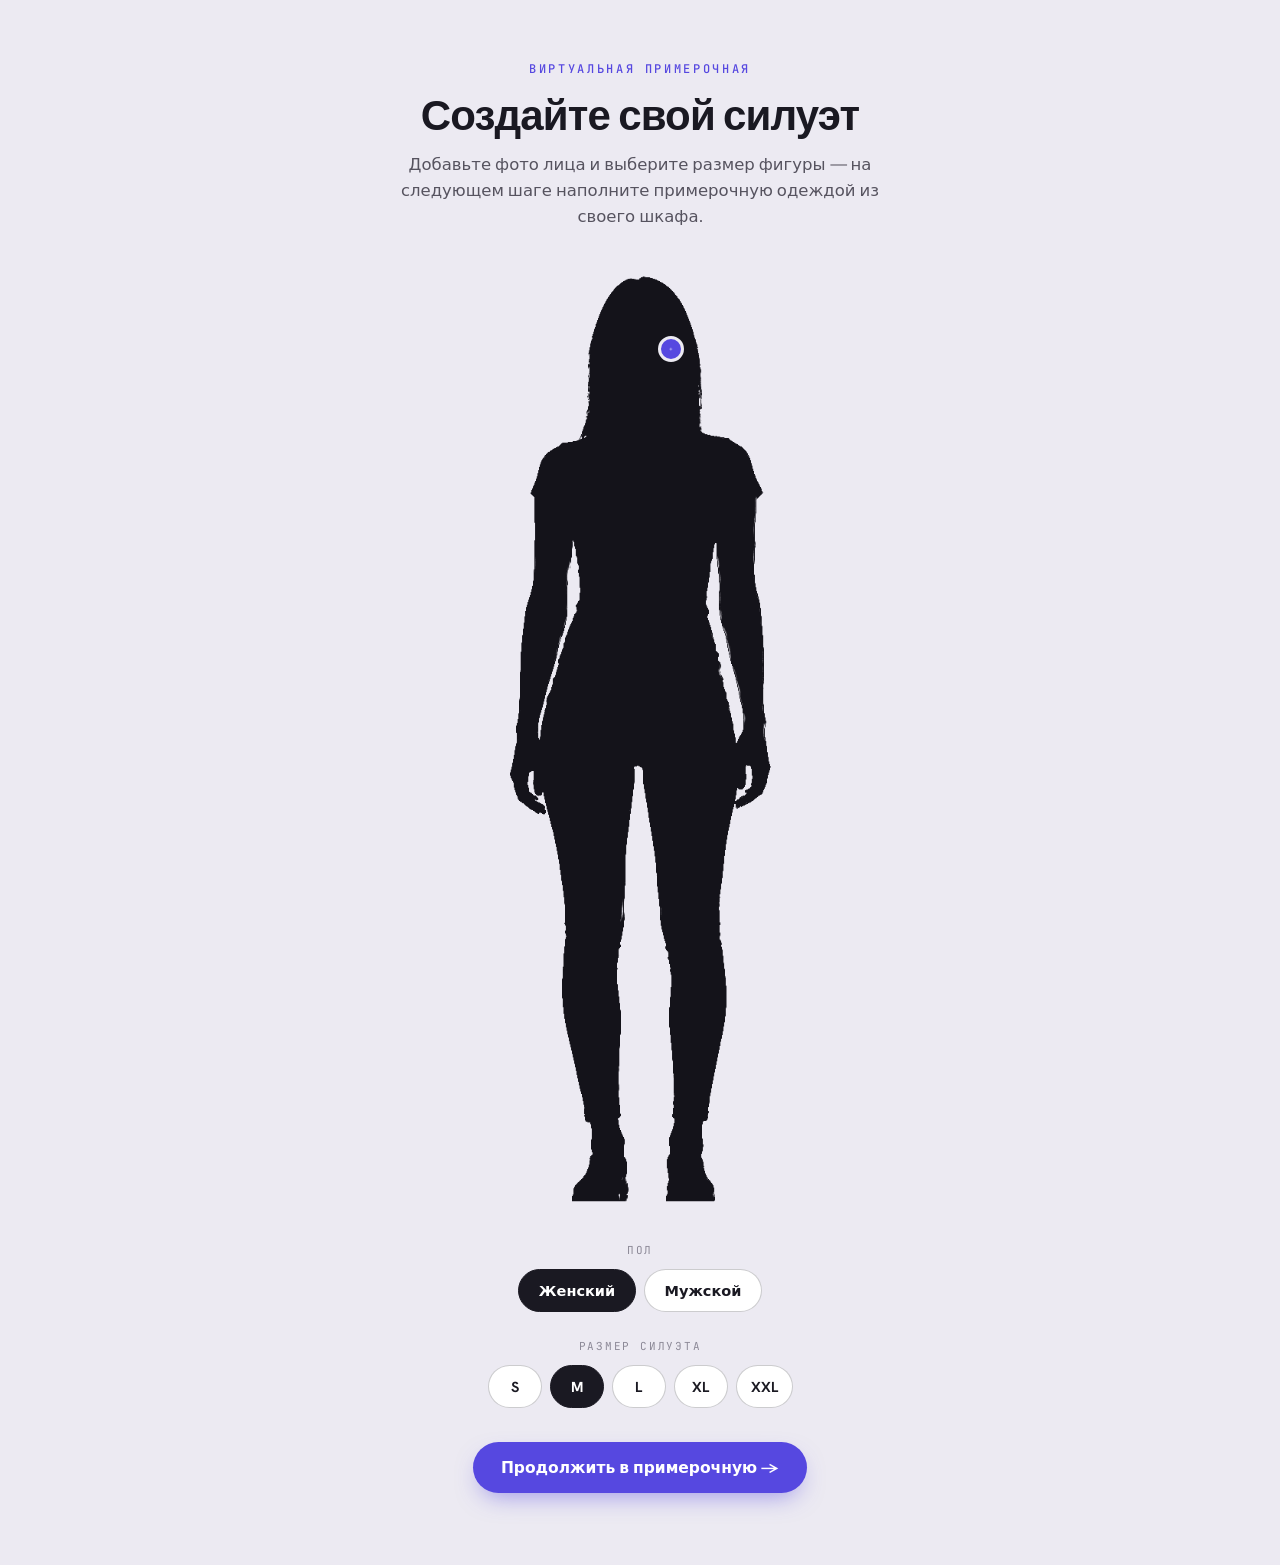
==== commit b238b8fc: "Make fitting room the site's main page Move fitting-room/ contents to repo root (index.html, style.c" ====
--- a/index.html
+++ b/index.html
@@ -1,475 +1,144 @@
 <!DOCTYPE html>
-<html lang="en">
+<html lang="ru">
 <head>
 <meta charset="UTF-8" />
 <meta name="viewport" content="width=device-width, initial-scale=1.0" />
-<title>Smart Wardrobe — Your closet, made intelligent</title>
+<title>Виртуальная примерочная — Smart Wardrobe</title>
 <link rel="preconnect" href="https://fonts.googleapis.com">
 <link rel="preconnect" href="https://fonts.gstatic.com" crossorigin>
 <link href="https://fonts.googleapis.com/css2?family=Bricolage+Grotesque:opsz,wght@12..96,500;12..96,600;12..96,700;12..96,800&family=Hanken+Grotesk:wght@400;500;600;700&family=JetBrains+Mono:wght@400;500;700&display=swap" rel="stylesheet">
-<link rel="stylesheet" href="css/styles.css">
+<link rel="stylesheet" href="style.css">
 </head>
 <body>
 
-<header>
-  <div class="wrap nav">
-    <div class="brand"><span class="brand-mark"></span> Smart Wardrobe</div>
-    <nav class="links">
-      <a href="#weather">Weather</a>
-      <a href="#add">Add clothes</a>
-      <a href="#outfits">Outfits</a>
-      <a href="#tryon">Try-on</a>
-      <a href="#planning">Planning</a>
-      <a href="#account">Account</a>
-    </nav>
-    <a class="btn btn-primary" href="#account">Create account</a>
-  </div>
-</header>
-<hr class="spectrum" />
-
-<section class="hero">
-  <div class="wrap hero-grid">
-    <div>
-      <span class="eyebrow">Your closet, made intelligent</span>
-      <h1>Wear <em>everything</em> you already own.</h1>
-      <p class="lead">Upload photos of your clothes once. Smart Wardrobe sorts them automatically and builds complete outfits from the pieces already hanging in your closet.</p>
-      <div class="hero-cta">
-        <a class="btn btn-primary" href="#add">Add your clothes</a>
-        <button class="btn btn-ghost" id="heroGenerate">Create an outfit</button>
+<!-- ============ FIGURE (single shared node, moved between screens) ============ -->
+<template id="figureTpl">
+  <div class="figure-stage" id="figureStage" data-size="m" data-gender="female">
+    <div class="fig-scale" id="figScale">
+      <img class="fig-photo" id="figPhoto" src="assets/silhouette-female.png" alt="Силуэт фигуры">
+      <div class="fig-accessory slot-hat" id="slotHat"><img alt=""></div>
+      <div class="fig-head" id="figHead">
+        <div class="head-photo empty" id="headPhoto"></div>
+        <button class="head-add" id="headAddBtn" type="button" aria-label="Добавить фото лица" title="Добавить фото лица">
+          <svg viewBox="0 0 24 24" fill="none" stroke="currentColor" stroke-width="2.4" stroke-linecap="round"><path d="M12 5v14M5 12h14"/></svg>
+        </button>
+        <input type="file" id="headFileInput" accept="image/*" hidden>
       </div>
-      <p class="hero-note"><span class="dot"></span> 40–50 pieces. Hundreds of outfits. Nothing new to buy.</p>
-    </div>
-
-    <div class="closet">
-      <div class="closet-top">
-        <span class="t">My wardrobe — sorted by color</span>
-        <span class="c" id="heroCount">0 items</span>
+      <div class="fig-accessory slot-glasses" id="slotGlasses"><img alt=""></div>
+      <div class="fig-accessory slot-watch" id="slotWatch"><img alt=""></div>
+      <div class="fig-torso" id="figTorso"><img class="slot-img" id="slotTop" alt=""></div>
+      <div class="fig-accessory slot-bag side-right" id="slotBag">
+        <img alt="">
+        <div class="bag-flip" id="bagFlip">
+          <button type="button" data-dir="left" aria-label="Сумка слева">‹</button>
+          <button type="button" data-dir="right" aria-label="Сумка справа">›</button>
+        </div>
       </div>
-      <div class="rail" id="rail"></div>
-      <div class="rail-cap"><span>Neutrals</span><span>Warm</span><span>Cool</span></div>
-      <div class="outfit" id="heroOutfit">
-        <div class="outfit-head"><h4>Today's outfit</h4><span class="occ-chip" id="heroOcc">For work</span></div>
-        <div class="pieces" id="heroPieces"></div>
+      <div class="fig-legs" id="figLegs"><img class="slot-img" id="slotBottom" alt=""></div>
+      <div class="fig-feet">
+        <div class="fig-shoe fig-shoe-l" id="slotShoeL"><img alt=""></div>
+        <div class="fig-shoe fig-shoe-r" id="slotShoeR"><img alt=""></div>
       </div>
     </div>
   </div>
-</section>
+</template>
 
-<!-- WEATHER -->
-<section class="section" id="weather">
-  <div class="wrap">
-    <div class="section-head">
-      <span class="eyebrow">Checked automatically</span>
-      <h2>Dressed for today's weather.</h2>
-      <p>Smart Wardrobe checks the weather where you are right now (or anywhere you choose) and pulls a look from your own closet to match it.</p>
+<!-- ============ SCREEN 1 — SETUP ============ -->
+<section class="screen" id="screenSetup">
+  <div class="setup-wrap">
+    <span class="eyebrow">Виртуальная примерочная</span>
+    <h1>Создайте свой силуэт</h1>
+    <p class="lead">Добавьте фото лица и выберите размер фигуры — на следующем шаге наполните примерочную одеждой из своего шкафа.</p>
+
+    <div class="setup-figure-zone" id="setupFigureSlot"></div>
+
+    <div class="gender-picker">
+      <span class="sp-label">Пол</span>
+      <div class="gender-chips" id="genderChips">
+        <button type="button" data-gender="female" class="active">Женский</button>
+        <button type="button" data-gender="male">Мужской</button>
+      </div>
     </div>
 
-    <div class="weather-card">
-      <div class="weather-loc">
-        <span class="wloc-label" id="wlocLabel">Detecting your location…</span>
-        <div class="wloc-actions">
-          <button class="btn btn-ghost" id="wUseGps" type="button">Use my location</button>
-          <form class="wcity-form" id="wCityForm">
-            <input type="text" id="wCityInput" placeholder="Or type a city…" aria-label="City" autocomplete="off" />
-            <button class="btn btn-ghost" type="submit">Search</button>
-          </form>
-        </div>
-      </div>
-      <div class="wcity-suggest" id="wCitySuggest" hidden></div>
-
-      <div class="weather-now" id="weatherNow" hidden>
-        <div class="wnow-temp"><span id="wTemp">--</span>°C</div>
-        <div class="wnow-meta">
-          <div class="wnow-cond" id="wCond">—</div>
-          <div class="wnow-extra" id="wExtra"></div>
-        </div>
-      </div>
-      <p class="weather-status" id="weatherStatus">Detecting your location…</p>
-
-      <div class="outfit weather-outfit" id="weatherOutfit">
-        <div class="outfit-head"><h4>Today's pick</h4><span class="occ-chip" id="weatherChip">—</span></div>
-        <div class="pieces" id="weatherPieces"></div>
+    <div class="size-picker">
+      <span class="sp-label">Размер силуэта</span>
+      <div class="size-chips" id="sizeChips">
+        <button type="button" data-size="s">S</button>
+        <button type="button" data-size="m" class="active">M</button>
+        <button type="button" data-size="l">L</button>
+        <button type="button" data-size="xl">XL</button>
+        <button type="button" data-size="xxl">XXL</button>
       </div>
     </div>
+
+    <button class="btn-continue" id="continueBtn" type="button">Продолжить в примерочную →</button>
   </div>
 </section>
 
-<!-- ADD CLOTHES (UPLOAD) -->
-<section class="section" id="add">
-  <div class="wrap">
-    <div class="section-head">
-      <span class="eyebrow">Step 1 — Add your clothes</span>
-      <h2>Upload everything you own.</h2>
-      <p>Add a photo of each piece — clothes, shoes, bags, belts, watches, jewelry, hats, glasses. Smart Wardrobe reads each item and files it into your digital closet.</p>
+<!-- ============ SCREEN 2 — FITTING ROOM ============ -->
+<section class="screen" id="screenFit" hidden>
+  <header class="fit-top">
+    <button class="back-btn" id="backBtn" type="button">← Силуэт и размер</button>
+    <div class="brand"><span class="brand-mark"></span> Примерочная</div>
+  </header>
+
+  <div class="scene" id="scene" data-bg="city-day">
+    <div class="scene-deco" aria-hidden="true">
+      <div class="deco deco-city-day"><span class="sun"></span><span class="bld b1"></span><span class="bld b2"></span><span class="bld b3"></span><span class="bld b4"></span></div>
+      <div class="deco deco-office"><span class="win"></span><span class="blind"></span></div>
+      <div class="deco deco-street"><span class="lamp"></span><span class="road"></span><span class="line"></span></div>
+      <div class="deco deco-restaurant"><span class="bokeh d1"></span><span class="bokeh d2"></span><span class="bokeh d3"></span><span class="bokeh d4"></span><span class="bokeh d5"></span></div>
+      <div class="deco deco-beach"><span class="sun2"></span><span class="wave"></span><span class="cloud c1"></span><span class="cloud c2"></span></div>
     </div>
 
-    <div class="upload-wrap">
-      <div class="dropzone" id="dropzone" role="button" tabindex="0" aria-label="Upload photos of your clothes">
-        <div class="dz-ic"><svg viewBox="0 0 24 24"><path d="M12 16V4M7 9l5-5 5 5"/><path d="M4 16v3a1 1 0 001 1h14a1 1 0 001-1v-3"/></svg></div>
-        <h3>Drop photos here</h3>
-        <p>or browse from your device — add as many as you like</p>
-        <div class="dz-actions">
-          <button class="btn btn-primary" id="browseBtn" type="button">Choose photos</button>
-          <button class="btn btn-ghost" id="sampleBtn" type="button">Load a sample wardrobe</button>
-        </div>
-        <input type="file" id="fileInput" accept="image/*" multiple hidden />
-      </div>
+    <div class="bg-picker" id="bgPicker">
+      <button type="button" data-bg="city-day" class="active">Город днём</button>
+      <button type="button" data-bg="office">Офис</button>
+      <button type="button" data-bg="street">Улица города</button>
+      <button type="button" data-bg="restaurant">Ресторан</button>
+      <button type="button" data-bg="beach">Пляж</button>
+    </div>
 
-      <div>
-        <div class="closet-bar">
-          <span class="closet-count"><b id="itemCount">0</b> items in your wardrobe</span>
-          <button class="clearbtn" id="clearBtn" hidden>Clear all</button>
-        </div>
-        <div class="grid-items" id="itemGrid"></div>
-        <p class="empty-note" id="emptyNote">Your closet is empty. Add a few photos to start building outfits.</p>
-      </div>
+    <div class="fit-figure-zone" id="fitFigureSlot"></div>
+  </div>
+
+  <div class="wardrobe-panel">
+    <div class="wp-head">
+      <h2>Мой шкаф</h2>
+      <span class="wp-count" id="wpCount">0 вещей</span>
     </div>
+
+    <div class="wp-tabs" id="wpTabs">
+      <button type="button" data-cat="top" class="active">Верх</button>
+      <button type="button" data-cat="bottom">Низ</button>
+      <button type="button" data-cat="shoes">Обувь</button>
+      <button type="button" data-cat="accessories">Аксессуары</button>
+    </div>
+
+    <div class="acc-filter" id="accFilterBar" hidden>
+      <button type="button" data-sub="all">Все</button>
+      <button type="button" data-sub="bag" class="active">Сумки</button>
+      <button type="button" data-sub="glasses">Очки</button>
+      <button type="button" data-sub="hat">Шляпы</button>
+      <button type="button" data-sub="watch">Часы</button>
+    </div>
+
+    <p class="wp-hint">Совет: фотографируйте вещи на однотонном фоне — так ИИ точнее выровняет и обрежет силуэт.</p>
+
+    <div class="wp-grid" id="wpGrid"></div>
+    <p class="wp-empty" id="wpEmptyHint" hidden>В этой категории пока пусто — добавьте фото.</p>
+    <input type="file" id="itemFileInput" accept="image/*" multiple hidden>
   </div>
 </section>
 
-<!-- HOW IT WORKS -->
-<section class="section" id="how">
-  <div class="wrap">
-    <div class="section-head">
-      <span class="eyebrow">What the AI does</span>
-      <h2>Each photo, read and filed.</h2>
-      <p>You never type a single field. Smart Wardrobe identifies the details and organizes the piece for you.</p>
-    </div>
-    <div class="steps">
-      <div class="step">
-        <span class="num">01 / Photograph</span>
-        <h3>Snap what you own</h3>
-        <p>One photo per piece is enough to add it to your wardrobe — from a white shirt to your favorite watch.</p>
-      </div>
-      <div class="step">
-        <span class="num">02 / Recognize</span>
-        <h3>The AI reads each item</h3>
-        <p>It detects the details automatically:</p>
-        <div class="tag">
-          <span class="stamp">Detected</span>
-          <div class="row"><span class="k">Type</span><span class="v">Oxford shirt</span></div>
-          <div class="row"><span class="k">Color</span><span class="v">White</span></div>
-          <div class="row"><span class="k">Material</span><span class="v">Cotton</span></div>
-          <div class="row"><span class="k">Cut</span><span class="v">Slim</span></div>
-          <div class="row"><span class="k">Season</span><span class="v">All-season</span></div>
-          <div class="row"><span class="k">Condition</span><span class="v">Excellent</span></div>
-        </div>
-      </div>
-      <div class="step">
-        <span class="num">03 / Organize</span>
-        <h3>Your wardrobe builds itself</h3>
-        <p>Every piece lands in a digital closet — grouped and filterable by color, season, style, brand, or occasion.</p>
-        <div class="pill-list"><span>Color</span><span>Season</span><span>Style</span><span>Brand</span><span>Occasion</span></div>
-      </div>
-    </div>
+<!-- ============ AI PROCESSING OVERLAY ============ -->
+<div class="ai-overlay" id="aiOverlay" hidden>
+  <div class="ai-box">
+    <div class="ai-spinner"></div>
+    <p id="aiStatus">ИИ обрабатывает фото…</p>
   </div>
-</section>
+</div>
 
-<!-- OUTFIT GENERATOR -->
-<section class="section" id="outfits">
-  <div class="wrap">
-    <div class="gen">
-      <div class="section-head">
-        <span class="eyebrow" style="color:#B6ACF7">Step 2 — Generate outfits</span>
-        <h2>One button. A full look.</h2>
-        <p>Pick an occasion and Smart Wardrobe assembles a complete outfit from your own pieces. Don't love it? Generate another.</p>
-      </div>
-      <div class="occasions" id="occasions"></div>
-      <div class="gen-stage">
-        <div class="gen-empty" id="genEmpty">
-          <span class="eyebrow" style="color:rgba(255,255,255,.5)">Ready when you are</span>
-          <div id="genEmptyMsg">Add a few clothes above, then create your look.</div>
-        </div>
-        <div class="gen-grid" id="genGrid" style="display:none"></div>
-      </div>
-      <div class="gen-actions">
-        <button class="btn btn-light" id="genBtn">Create an outfit</button>
-        <button class="btn btn-line" id="genAgain" style="display:none">Try another</button>
-        <span class="why" id="genWhy"></span>
-      </div>
-    </div>
-  </div>
-</section>
-
-<!-- MATCH ONE ITEM -->
-<section class="section" id="match">
-  <div class="wrap match">
-    <div>
-      <span class="eyebrow">Build around one piece</span>
-      <h2 style="font-size:clamp(28px,4vw,42px);margin-top:14px;">Start with what you love.</h2>
-      <p style="color:var(--ink-soft);margin-top:16px;font-size:17px;">Tap any piece and Smart Wardrobe shows what pairs with it best — pulled only from clothes you already have.</p>
-      <div class="pick" id="pick" style="margin-top:24px"></div>
-    </div>
-    <div class="match-out">
-      <span class="lbl">Pairs well with</span>
-      <h3 id="matchTitle">White Oxford shirt</h3>
-      <div class="pair-list" id="pairList"></div>
-    </div>
-  </div>
-</section>
-
-<!-- TRY-ON / AVATAR -->
-<section class="section" id="tryon">
-  <div class="wrap">
-    <div class="section-head">
-      <span class="eyebrow">See it on you</span>
-      <h2>Try it on your own silhouette.</h2>
-      <p>Build a simple figure that matches your height and build, swap in your own face, and preview outfits from your closet up close or from across the room.</p>
-    </div>
-
-    <div class="tryon-grid">
-      <div class="tryon-controls">
-        <div class="ctl-group">
-          <label class="ctl-label" for="avHeight">Height — <span id="avHeightVal">175</span> cm</label>
-          <input type="range" id="avHeight" min="150" max="200" value="175" />
-        </div>
-
-        <div class="ctl-group">
-          <span class="ctl-label">Build</span>
-          <div class="seg" id="avBuildSeg">
-            <button type="button" data-build="slim">Slim</button>
-            <button type="button" data-build="regular" class="active">Regular</button>
-            <button type="button" data-build="athletic">Athletic</button>
-            <button type="button" data-build="broad">Broad</button>
-          </div>
-        </div>
-
-        <div class="ctl-group">
-          <span class="ctl-label">Your face</span>
-          <div class="face-upload">
-            <button class="btn btn-ghost" id="avFaceBtn" type="button">Upload a photo</button>
-            <button class="btn btn-ghost" id="avFaceClear" type="button" hidden>Remove</button>
-            <input type="file" id="avFaceInput" accept="image/*" hidden />
-          </div>
-        </div>
-
-        <div class="ctl-group">
-          <span class="ctl-label">Outfit pieces</span>
-          <div class="tryon-picks" id="tryonPicks"></div>
-        </div>
-
-        <div class="ctl-group">
-          <span class="ctl-label">Background</span>
-          <div class="bg-swatches" id="bgSwatches">
-            <button type="button" data-bg="studio" class="active">Studio</button>
-            <button type="button" data-bg="work">Work</button>
-            <button type="button" data-bg="street">Street</button>
-            <button type="button" data-bg="beach">Beach</button>
-            <button type="button" data-bg="city">City</button>
-          </div>
-        </div>
-
-        <div class="ctl-group">
-          <span class="ctl-label">Your measurements (cm)</span>
-          <div class="measure-grid">
-            <label>Height<input type="number" id="mHeight" min="100" max="230" inputmode="numeric" /></label>
-            <label>Chest<input type="number" id="mChest" min="50" max="170" inputmode="numeric" /></label>
-            <label>Waist<input type="number" id="mWaist" min="40" max="170" inputmode="numeric" /></label>
-            <label>Hips<input type="number" id="mHips" min="50" max="170" inputmode="numeric" /></label>
-          </div>
-        </div>
-      </div>
-
-      <div class="tryon-stage" id="tryonStage">
-        <div class="zoom-toggle" role="group" aria-label="Zoom">
-          <button type="button" id="zoomClose" data-zoom="close">Close-up</button>
-          <button type="button" id="zoomFar" class="active" data-zoom="far">Full view</button>
-        </div>
-        <div class="figure-wrap" id="figureWrap">
-          <div class="figure" id="figure">
-            <div class="fig-head" id="figHead"></div>
-            <div class="fig-torso-wrap">
-              <div class="fig-torso" id="figTorso"></div>
-              <div class="fig-outer" id="figOuter" hidden></div>
-            </div>
-            <div class="fig-legs" id="figLegs"></div>
-            <div class="fig-shoes">
-              <div class="fig-shoe" id="figShoeL"></div>
-              <div class="fig-shoe" id="figShoeR"></div>
-            </div>
-          </div>
-        </div>
-        <p class="tryon-empty" id="tryonEmpty">Add a few clothes first, then pick pieces to try on.</p>
-      </div>
-    </div>
-  </div>
-</section>
-
-<!-- PLANNING -->
-<section class="section" id="planning">
-  <div class="wrap">
-    <div class="section-head"><span class="eyebrow">Save, plan, repeat less</span><h2>Outfits that stay organized.</h2></div>
-    <div class="feat">
-      <div class="fcard">
-        <h3><span class="ficon"><svg viewBox="0 0 24 24"><path d="M5 3v18l7-5 7 5V3z"/></svg></span>Save favorites</h3>
-        <p>Keep the looks you love in collections you name yourself, and grow a personal library of ready-to-wear outfits.</p>
-        <div class="pill-list"><span>Favorites</span><span>Work</span><span>Summer</span><span>Travel</span><span>Evening</span></div>
-      </div>
-      <div class="fcard">
-        <h3><span class="ficon"><svg viewBox="0 0 24 24"><rect x="3" y="5" width="18" height="16" rx="2"/><path d="M3 9h18M8 3v4M16 3v4"/></svg></span>Plan ahead</h3>
-        <p>Choose outfits for tomorrow, the week, a holiday, or a work trip. Everything you set appears on a calendar.</p>
-        <div class="pill-list"><span>Tomorrow</span><span>This week</span><span>Vacation</span><span>Business trip</span></div>
-      </div>
-      <div class="fcard">
-        <h3><span class="ficon"><svg viewBox="0 0 24 24"><path d="M12 8v4l3 2"/><circle cx="12" cy="12" r="9"/></svg></span>Wear history</h3>
-        <p>Smart Wardrobe remembers what you've worn, so it won't repeat a look too soon — and surfaces your best combinations.</p>
-        <div class="pill-list"><span>Avoid repeats</span><span>Best looks</span><span>Most worn</span></div>
-      </div>
-    </div>
-
-    <div class="tryon-grid plan-app">
-      <div class="tryon-controls plan-form-card">
-        <h3>Add a plan</h3>
-        <form id="planForm">
-          <div class="ctl-group">
-            <label class="ctl-label" for="planName">Event name</label>
-            <input type="text" id="planName" placeholder="Beach weekend" required />
-          </div>
-          <div class="ctl-group">
-            <label class="ctl-label" for="planDate">Date</label>
-            <input type="date" id="planDate" required />
-          </div>
-          <div class="ctl-group">
-            <span class="ctl-label">Location</span>
-            <div class="seg" id="planLocSeg">
-              <button type="button" data-loc="current" class="active">Current location</button>
-              <button type="button" data-loc="destination">A destination</button>
-            </div>
-          </div>
-          <div class="ctl-group plan-dest" id="planDestWrap" hidden>
-            <span class="ctl-label">Destination</span>
-            <div class="wcity-form">
-              <input type="text" id="planDestInput" placeholder="Search a city…" aria-label="Destination city" autocomplete="off" />
-              <button class="btn btn-ghost" type="button" id="planDestSearchBtn">Search</button>
-            </div>
-            <div class="wcity-suggest" id="planDestSuggest" hidden></div>
-            <p class="plan-dest-picked" id="planDestPicked"></p>
-          </div>
-          <button class="btn btn-primary" type="submit">Add plan</button>
-          <p class="plan-form-status" id="planFormStatus"></p>
-        </form>
-      </div>
-      <div class="plan-list" id="planList">
-        <p class="plan-empty" id="planEmpty">No plans yet — add a date above and Smart Wardrobe will line up the forecast and an outfit once it's close enough to call.</p>
-      </div>
-    </div>
-  </div>
-</section>
-
-<!-- ASSISTANT -->
-<section class="section">
-  <div class="wrap assist">
-    <div>
-      <span class="eyebrow">Personal assistant</span>
-      <h2 style="font-size:clamp(28px,4vw,44px);margin-top:14px;">Just ask. Get dressed.</h2>
-      <p style="color:var(--ink-soft);margin:16px 0 8px;font-size:17px;">Tell Smart Wardrobe what your day looks like and it answers with a complete outfit from your closet. Try one:</p>
-      <div class="prompts" id="prompts"></div>
-    </div>
-    <div class="chat" id="chat">
-      <div class="chat-row"><div class="bubble from-user">It's 54°F and raining today.</div></div>
-      <div class="chat-row"><div class="bubble from-ai">Here's a dry, put-together look from your wardrobe: charcoal trench, navy knit, dark jeans, and your waterproof Chelsea boots. Want a lighter alternative?</div></div>
-    </div>
-  </div>
-</section>
-
-<!-- STAT -->
-<section class="section">
-  <div class="wrap">
-    <div class="stat">
-      <div class="big">100s<small>outfits unlocked</small></div>
-      <p>From just 40–50 pieces, Smart Wardrobe keeps finding fresh combinations of clothes you already own — so you look new without buying new.</p>
-    </div>
-  </div>
-</section>
-
-<!-- ACCOUNT -->
-<section class="section" id="account">
-  <div class="wrap acct">
-    <div>
-      <span class="eyebrow">Your account, secured</span>
-      <h2 style="font-size:clamp(30px,4.4vw,48px);margin-top:14px;">One wardrobe. Yours alone.</h2>
-      <p style="color:var(--ink-soft);margin-top:16px;font-size:18px;max-width:30em;">Every person gets a private account, verified by email or phone, so your closet, outfits, and history stay yours across every device.</p>
-      <div class="acct-points">
-        <div class="ap"><span class="ic"><svg viewBox="0 0 24 24"><rect x="3" y="5" width="18" height="14" rx="2"/><path d="M3 7l9 6 9-6"/></svg></span><div><h3>Sign up by email or phone</h3><p>Create an account in seconds, or continue with Google or Apple.</p></div></div>
-        <div class="ap"><span class="ic"><svg viewBox="0 0 24 24"><path d="M5 13l4 4L19 7"/></svg></span><div><h3>Verify it's you</h3><p>Confirm with a link sent to your email or a 6-digit code by SMS.</p></div></div>
-        <div class="ap"><span class="ic"><svg viewBox="0 0 24 24"><rect x="5" y="11" width="14" height="9" rx="2"/><path d="M8 11V8a4 4 0 018 0v3"/></svg></span><div><h3>Private by default</h3><p>Your wardrobe photos are encrypted, visible only to you, and you can delete everything anytime.</p></div></div>
-        <div class="ap"><span class="ic"><svg viewBox="0 0 24 24"><path d="M4 7h11M4 12h16M4 17h9"/><circle cx="19" cy="7" r="2"/><circle cx="14" cy="17" r="2"/></svg></span><div><h3>Synced everywhere</h3><p>Your closet lives in your account, not on one device — open it on phone, tablet, or web.</p></div></div>
-      </div>
-    </div>
-
-    <div class="signup">
-      <div id="stepDetails">
-        <h3>Create your account</h3>
-        <p class="sub">Start your digital wardrobe in under a minute.</p>
-        <div class="tabs"><button class="active" id="tabEmail">Email</button><button id="tabPhone">Phone</button></div>
-        <div class="field">
-          <label id="inLabel" for="signupInput">Email address</label>
-          <input id="signupInput" type="email" placeholder="you@example.com" autocomplete="email" />
-          <div class="err" id="signupErr">Enter a valid email address.</div>
-        </div>
-        <button class="btn btn-primary" id="createBtn">Create account</button>
-        <p class="fineprint">By continuing you agree to the Terms and Privacy Policy.</p>
-      </div>
-
-      <div class="verify" id="stepVerify">
-        <button class="back" id="backBtn">← Back</button>
-        <h3>Enter your code</h3>
-        <p class="sub">We sent a 6-digit code to <span class="dest" id="dest">you@example.com</span>.</p>
-        <div class="code" id="codeBoxes">
-          <input maxlength="1" inputmode="numeric" aria-label="Digit 1" />
-          <input maxlength="1" inputmode="numeric" aria-label="Digit 2" />
-          <input maxlength="1" inputmode="numeric" aria-label="Digit 3" />
-          <input maxlength="1" inputmode="numeric" aria-label="Digit 4" />
-          <input maxlength="1" inputmode="numeric" aria-label="Digit 5" />
-          <input maxlength="1" inputmode="numeric" aria-label="Digit 6" />
-        </div>
-        <p class="resend">Didn't get it? <button id="resendBtn">Resend code</button></p>
-        <p class="hint">Demo: type any 6 digits to verify.</p>
-      </div>
-
-      <div class="done" id="stepDone">
-        <div class="check"><svg viewBox="0 0 24 24"><path d="M5 13l4 4L19 7"/></svg></div>
-        <h3>You're verified</h3>
-        <p>Your wardrobe is ready. Add your first piece to begin.</p>
-        <button class="btn btn-dark" style="margin-top:20px" id="restartBtn">Start over</button>
-      </div>
-    </div>
-  </div>
-</section>
-
-<section class="section" style="padding-top:0">
-  <div class="wrap">
-    <div class="final">
-      <span class="eyebrow" style="color:#B6ACF7">Open your wardrobe</span>
-      <h2>Get dressed in seconds.</h2>
-      <p>Photograph your closet once. Then let Smart Wardrobe do the choosing — every single morning.</p>
-      <div class="final-form">
-        <input type="text" placeholder="Email or phone number" aria-label="Email or phone number" />
-        <a class="btn btn-light" href="#account">Create account</a>
-      </div>
-      <hr class="spectrum" />
-    </div>
-  </div>
-</section>
-
-<footer>
-  <div class="wrap">
-    <div class="foot">
-      <div style="max-width:18rem">
-        <div class="brand" style="margin-bottom:12px"><span class="brand-mark"></span> Smart Wardrobe</div>
-        <p style="color:var(--ink-soft);font-size:14.5px">The intelligent closet that helps you wear everything you already own.</p>
-      </div>
-      <div class="col"><h5>Product</h5><a href="#add">Add clothes</a><a href="#outfits">Outfit generator</a><a href="#planning">Planning</a><a href="#account">Account</a></div>
-      <div class="col"><h5>Wardrobe</h5><a href="#match">Build around a piece</a><a href="#tryon">Try it on</a><a href="#outfits">Occasions</a><a href="#planning">Wear history</a></div>
-      <div class="col"><h5>Company</h5><a href="#">About</a><a href="#">Privacy</a><a href="#">Terms</a><a href="#">Support</a></div>
-    </div>
-    <div class="foot-bottom">
-      <span>© 2026 Smart Wardrobe. All rights reserved.</span>
-      <span class="mono">Made for the clothes you already love.</span>
-    </div>
-  </div>
-</footer>
-
-<script src="js/app.js"></script>
+<script src="app.js"></script>
 </body>
 </html>
--- a/style.css
+++ b/style.css
@@ -0,0 +1,202 @@
+:root{
+  --paper:#ECEAF2; --paper-2:#F8F7FC; --card:#FFFFFF;
+  --ink:#1A1922; --ink-soft:#56535F; --ink-faint:#8C8997;
+  --iris:#5648E0; --iris-deep:#2C2186; --iris-wash:#EDEBFB;
+  --line:rgba(26,25,34,.12); --line-strong:rgba(26,25,34,.22);
+  --mannequin:#CFC9E6; --mannequin-line:rgba(26,25,34,.16);
+  --radius:18px;
+}
+*{box-sizing:border-box;}
+html{scroll-behavior:smooth;}
+body{margin:0;background:var(--paper);color:var(--ink);font-family:"Hanken Grotesk",system-ui,sans-serif;font-size:16px;line-height:1.55;-webkit-font-smoothing:antialiased;}
+h1,h2{font-family:"Bricolage Grotesque",sans-serif;font-weight:700;line-height:1.04;margin:0;letter-spacing:-.02em;}
+p{margin:0;}
+button{font-family:inherit;}
+.eyebrow{display:inline-block;font-family:"JetBrains Mono",monospace;font-size:12px;letter-spacing:.22em;text-transform:uppercase;color:var(--iris);font-weight:500;}
+
+/* ---------- screens ---------- */
+.screen{min-height:100vh;width:100%;animation:fadeIn .35s ease;}
+@keyframes fadeIn{from{opacity:0;transform:translateY(6px);}to{opacity:1;transform:translateY(0);}}
+
+/* ---------- screen 1: setup ---------- */
+.setup-wrap{max-width:560px;margin:0 auto;padding:56px 20px 72px;text-align:center;}
+.setup-wrap h1{font-size:clamp(30px,5vw,42px);margin-top:14px;}
+.setup-wrap .lead{margin-top:14px;color:var(--ink-soft);font-size:16.5px;max-width:36em;margin-inline:auto;}
+.setup-figure-zone{margin:36px auto 0;display:flex;justify-content:center;}
+.gender-picker{margin-top:30px;}
+.size-picker{margin-top:26px;}
+.sp-label{display:block;font-family:"JetBrains Mono";font-size:11px;letter-spacing:.16em;text-transform:uppercase;color:var(--ink-faint);margin-bottom:10px;}
+.size-chips,.gender-chips{display:flex;gap:8px;justify-content:center;flex-wrap:wrap;}
+.size-chips button,.gender-chips button{min-width:54px;padding:11px 14px;border-radius:999px;border:1px solid var(--line-strong);background:var(--card);color:var(--ink);font-weight:700;font-size:14.5px;cursor:pointer;transition:.15s;}
+.size-chips button:hover,.gender-chips button:hover{border-color:var(--iris);}
+.size-chips button.active,.gender-chips button.active{background:var(--ink);color:#fff;border-color:var(--ink);}
+.gender-chips button{min-width:118px;}
+.btn-continue{margin-top:34px;background:var(--iris);color:#fff;border:0;border-radius:999px;padding:15px 28px;font-weight:700;font-size:15.5px;cursor:pointer;transition:.15s;box-shadow:0 10px 24px -8px rgba(86,72,224,.55);}
+.btn-continue:hover{background:var(--iris-deep);transform:translateY(-1px);}
+
+/* ---------- figure (shared between screens) ---------- */
+.figure-stage{
+  --bw:1;
+  width:min(70vw,300px);
+  aspect-ratio:392/1237;
+  position:relative;
+  flex:none;
+}
+.figure-stage[data-gender="male"]{aspect-ratio:422/1291;}
+
+.fig-scale{position:absolute;inset:0;transform:scaleX(var(--bw));transform-origin:50% 8%;}
+.fig-scale [class^="fig-"], .fig-scale [class*=" fig-"]{position:absolute;}
+
+.fig-photo{position:absolute;inset:0;width:100%;height:100%;object-fit:contain;z-index:0;pointer-events:none;user-select:none;}
+
+.fig-head{width:26%;aspect-ratio:1/1;top:1.5%;left:50%;transform:translateX(-50%);border-radius:50%;z-index:4;overflow:visible;}
+.figure-stage[data-gender="male"] .fig-head{width:23%;top:0.5%;}
+.head-photo{position:absolute;inset:0;border-radius:50%;overflow:hidden;background:transparent;}
+.head-photo img{width:100%;height:100%;object-fit:cover;}
+.head-photo.empty::before,.head-photo.empty::after{content:none;}
+.head-add{position:absolute;right:-6%;bottom:-6%;width:32%;height:32%;min-width:26px;min-height:26px;border-radius:50%;background:var(--iris);color:#fff;border:3px solid var(--paper);display:grid;place-items:center;cursor:pointer;z-index:5;transition:.15s;}
+.head-add:hover{background:var(--iris-deep);}
+.head-add svg{width:46%;height:46%;}
+
+.fig-torso{width:64%;height:42%;top:17%;left:50%;transform:translateX(-50%);z-index:2;overflow:visible;}
+.figure-stage[data-gender="male"] .fig-torso{width:62%;height:44%;top:16%;}
+.fig-legs{width:54%;height:31%;top:59%;left:50%;transform:translateX(-50%);z-index:2;overflow:visible;}
+.figure-stage[data-gender="male"] .fig-legs{width:50%;height:30%;top:60%;}
+.slot-img{position:absolute;inset:0;width:100%;height:100%;object-fit:contain;display:none;}
+.slot-img[src]{display:block;}
+
+.fig-feet{position:absolute;left:0;right:0;top:89%;height:11%;}
+.fig-shoe{position:absolute;width:18%;height:100%;overflow:visible;z-index:2;}
+.fig-shoe-l{left:28%;}
+.fig-shoe-r{right:28%;}
+.fig-shoe img{position:absolute;inset:0;width:100%;height:100%;object-fit:contain;display:none;}
+.fig-shoe img[src]{display:block;}
+
+.fig-accessory{display:none;z-index:6;}
+.fig-accessory.filled{display:block;}
+.fig-accessory img{width:100%;height:100%;object-fit:contain;}
+.slot-hat{width:28%;height:13%;top:-6%;left:50%;transform:translateX(-50%);}
+.slot-glasses{width:18%;height:6%;top:7%;left:50%;transform:translateX(-50%);}
+.slot-watch{width:9%;height:5%;top:38%;right:6%;}
+.slot-bag{width:23%;height:17%;top:46%;}
+.figure-stage[data-gender="male"] .slot-watch{top:36%;}
+.figure-stage[data-gender="male"] .slot-bag{top:44%;}
+.slot-bag.side-right{right:1%;left:auto;}
+.slot-bag.side-left{left:1%;right:auto;}
+.bag-flip{display:none;position:absolute;left:50%;bottom:-26px;transform:translateX(-50%);gap:4px;}
+.slot-bag.filled .bag-flip{display:flex;}
+.bag-flip button{width:20px;height:20px;border-radius:50%;border:1px solid var(--line-strong);background:var(--card);cursor:pointer;font-size:12px;line-height:1;color:var(--ink-soft);}
+.bag-flip button:hover{color:var(--iris);border-color:var(--iris);}
+
+.pop{animation:pop .38s ease;}
+@keyframes pop{0%{transform:scale(.78) translateX(-50%);}50%{transform:scale(1.08) translateX(-50%);}100%{transform:scale(1) translateX(-50%);}}
+.fig-shoe.pop, .slot-bag.pop, .slot-hat.pop, .slot-glasses.pop, .slot-watch.pop{animation:popPlain .38s ease;}
+@keyframes popPlain{0%{transform:scale(.78);}50%{transform:scale(1.1);}100%{transform:scale(1);}}
+
+/* sizes */
+.figure-stage[data-size="s"]{--bw:.84;}
+.figure-stage[data-size="m"]{--bw:1;}
+.figure-stage[data-size="l"]{--bw:1.13;}
+.figure-stage[data-size="xl"]{--bw:1.27;}
+.figure-stage[data-size="xxl"]{--bw:1.42;}
+
+/* ---------- screen 2: fitting room ---------- */
+.fit-top{display:flex;align-items:center;justify-content:space-between;padding:18px 22px;}
+.back-btn{background:none;border:0;color:var(--iris);font-weight:600;font-size:14.5px;cursor:pointer;}
+.back-btn:hover{color:var(--iris-deep);}
+.fit-top .brand{display:flex;align-items:center;gap:9px;font-family:"Bricolage Grotesque";font-weight:700;font-size:16px;}
+.fit-top .brand-mark{width:20px;height:20px;border-radius:6px;background:var(--ink);}
+
+.scene{position:relative;margin:0 22px;border-radius:26px;overflow:hidden;min-height:62vh;display:flex;flex-direction:column;align-items:center;justify-content:flex-end;padding:20px 0 0;transition:background 1.2s ease;}
+.scene[data-bg="city-day"]{background:linear-gradient(180deg,#AFD6F2 0%,#E8F1FB 55%,#F4F0E6 100%);}
+.scene[data-bg="office"]{background:linear-gradient(180deg,#E7E2D8 0%,#DCD6C8 55%,#CBC3B2 100%);}
+.scene[data-bg="street"]{background:linear-gradient(180deg,#9FA7B5 0%,#C7CCD6 50%,#8B8E92 100%);}
+.scene[data-bg="restaurant"]{background:linear-gradient(180deg,#2A1B22 0%,#3C2430 60%,#1C1219 100%);}
+.scene[data-bg="beach"]{background:linear-gradient(180deg,#8FD0E8 0%,#CFEFE6 45%,#F3E2A8 100%);}
+
+.scene-deco{position:absolute;inset:0;overflow:hidden;pointer-events:none;}
+.deco{position:absolute;inset:0;opacity:0;transition:opacity .6s ease;}
+.scene[data-bg="city-day"] .deco-city-day{opacity:1;}
+.scene[data-bg="office"] .deco-office{opacity:1;}
+.scene[data-bg="street"] .deco-street{opacity:1;}
+.scene[data-bg="restaurant"] .deco-restaurant{opacity:1;}
+.scene[data-bg="beach"] .deco-beach{opacity:1;}
+
+.deco-city-day .sun{position:absolute;top:8%;right:14%;width:46px;height:46px;border-radius:50%;background:#FFF3C4;box-shadow:0 0 40px 10px rgba(255,243,196,.8);}
+.deco-city-day .bld{position:absolute;bottom:0;width:13%;background:#9AA7C9;opacity:.55;border-radius:3px 3px 0 0;}
+.deco-city-day .b1{left:4%;height:30%;} .deco-city-day .b2{left:20%;height:46%;} .deco-city-day .b3{right:22%;height:38%;} .deco-city-day .b4{right:4%;height:24%;}
+
+.deco-office .win{position:absolute;top:6%;left:10%;right:10%;height:55%;background:rgba(255,255,255,.18);border:2px solid rgba(255,255,255,.3);border-radius:6px;}
+.deco-office .blind{position:absolute;top:6%;left:10%;right:10%;height:55%;background:repeating-linear-gradient(180deg,rgba(255,255,255,.35) 0 6px,transparent 6px 16px);}
+
+.deco-street .lamp{position:absolute;bottom:0;right:16%;width:6px;height:46%;background:#3A3F46;}
+.deco-street .lamp::before{content:"";position:absolute;top:-10px;left:-7px;width:20px;height:14px;border-radius:10px 10px 2px 2px;background:#3A3F46;}
+.deco-street .road{position:absolute;bottom:0;left:0;right:0;height:14%;background:#5B5F66;}
+.deco-street .line{position:absolute;bottom:6%;left:0;right:0;height:3px;background:repeating-linear-gradient(90deg,#EDEBE6 0 26px,transparent 26px 50px);}
+
+.deco-restaurant .bokeh{position:absolute;border-radius:50%;background:radial-gradient(circle,rgba(255,206,120,.9),rgba(255,206,120,0) 70%);}
+.deco-restaurant .d1{top:14%;left:12%;width:30px;height:30px;} .deco-restaurant .d2{top:24%;left:78%;width:22px;height:22px;}
+.deco-restaurant .d3{top:10%;left:46%;width:18px;height:18px;} .deco-restaurant .d4{top:34%;left:30%;width:14px;height:14px;}
+.deco-restaurant .d5{top:18%;left:62%;width:16px;height:16px;}
+
+.deco-beach .sun2{position:absolute;top:10%;left:14%;width:50px;height:50px;border-radius:50%;background:#FFE19B;box-shadow:0 0 50px 12px rgba(255,225,155,.7);}
+.deco-beach .wave{position:absolute;bottom:14%;left:0;right:0;height:18px;background:rgba(255,255,255,.55);border-radius:50%;filter:blur(2px);}
+.deco-beach .cloud{position:absolute;background:rgba(255,255,255,.7);border-radius:50px;}
+.deco-beach .c1{top:14%;right:18%;width:60px;height:18px;} .deco-beach .c2{top:20%;right:30%;width:36px;height:14px;}
+
+.bg-picker{position:relative;z-index:3;display:flex;gap:7px;flex-wrap:wrap;justify-content:center;padding:0 14px;margin-bottom:8px;}
+.bg-picker button{font-family:"JetBrains Mono";font-size:11px;letter-spacing:.04em;padding:7px 12px;border-radius:999px;border:1px solid rgba(255,255,255,.5);background:rgba(255,255,255,.35);color:var(--ink);cursor:pointer;backdrop-filter:blur(4px);transition:.15s;}
+.bg-picker button:hover{background:rgba(255,255,255,.55);}
+.bg-picker button.active{background:var(--ink);color:#fff;border-color:var(--ink);}
+
+.fit-figure-zone{position:relative;z-index:2;display:flex;align-items:flex-end;justify-content:center;flex:1;padding-bottom:18px;}
+.fit-figure-zone .figure-stage{width:min(58vw,260px);}
+
+/* ---------- wardrobe panel ---------- */
+.wardrobe-panel{max-width:980px;margin:0 auto;padding:30px 22px 70px;}
+.wp-head{display:flex;align-items:baseline;justify-content:space-between;gap:10px;}
+.wp-head h2{font-size:clamp(22px,3vw,28px);}
+.wp-count{font-family:"JetBrains Mono";font-size:12px;color:var(--ink-faint);}
+
+.wp-tabs{display:flex;gap:6px;margin-top:18px;background:var(--paper-2);border:1px solid var(--line);border-radius:12px;padding:5px;}
+.wp-tabs button{flex:1;border:0;background:transparent;font-weight:600;font-size:14px;color:var(--ink-soft);padding:9px;border-radius:8px;cursor:pointer;transition:.15s;}
+.wp-tabs button.active{background:var(--card);color:var(--ink);box-shadow:0 1px 4px rgba(0,0,0,.08);}
+
+.acc-filter{display:flex;gap:6px;flex-wrap:wrap;margin-top:12px;}
+.acc-filter[hidden]{display:none;}
+.acc-filter button{font-size:12.5px;font-weight:600;border:1px solid var(--line-strong);background:var(--card);color:var(--ink-soft);padding:6px 12px;border-radius:999px;cursor:pointer;transition:.15s;}
+.acc-filter button.active{background:var(--ink);color:#fff;border-color:var(--ink);}
+
+.wp-hint{margin-top:14px;font-size:13px;color:var(--ink-faint);}
+.wp-empty{margin-top:18px;color:var(--ink-faint);font-size:14px;text-align:center;}
+
+.wp-grid{margin-top:16px;display:grid;grid-template-columns:repeat(auto-fill,minmax(118px,1fr));gap:12px;}
+.wp-card{position:relative;background:var(--card);border:1px solid var(--line);border-radius:14px;padding:9px;display:flex;flex-direction:column;gap:6px;transition:.15s;}
+.wp-card.equipped{border-color:var(--iris);box-shadow:0 0 0 2px var(--iris-wash);}
+.wp-thumb{position:relative;width:100%;aspect-ratio:1/1;border:0;border-radius:9px;padding:0;cursor:pointer;background-color:#fff;background-image:
+  linear-gradient(45deg,#eee 25%,transparent 25%),linear-gradient(-45deg,#eee 25%,transparent 25%),
+  linear-gradient(45deg,transparent 75%,#eee 75%),linear-gradient(-45deg,transparent 75%,#eee 75%);
+  background-size:14px 14px;background-position:0 0,0 7px,7px -7px,-7px 0;overflow:hidden;}
+.wp-thumb img{width:100%;height:100%;object-fit:contain;display:block;}
+.wp-check{position:absolute;top:5px;right:5px;width:20px;height:20px;border-radius:50%;background:var(--iris);color:#fff;font-size:12px;display:grid;place-items:center;}
+.wp-name{font-size:12px;color:var(--ink-soft);text-align:center;white-space:nowrap;overflow:hidden;text-overflow:ellipsis;}
+.wp-del{position:absolute;top:-7px;right:-7px;width:22px;height:22px;border-radius:50%;background:var(--ink);color:#fff;border:2px solid var(--paper);font-size:13px;line-height:1;cursor:pointer;opacity:0;transition:.15s;}
+.wp-card:hover .wp-del{opacity:1;}
+
+.wp-add{align-items:center;justify-content:center;cursor:pointer;border:1.5px dashed var(--line-strong);background:var(--paper-2);min-height:160px;color:var(--ink-faint);}
+.wp-add:hover{border-color:var(--iris);color:var(--iris);}
+.wp-add svg{width:26px;height:26px;stroke:currentColor;stroke-width:2.2;fill:none;stroke-linecap:round;}
+.wp-add span{font-size:12.5px;font-weight:600;}
+
+/* ---------- AI overlay ---------- */
+.ai-overlay{position:fixed;inset:0;background:rgba(26,25,34,.55);display:flex;align-items:center;justify-content:center;z-index:50;}
+.ai-overlay[hidden]{display:none;}
+.ai-box{background:var(--card);border-radius:18px;padding:30px 34px;text-align:center;min-width:240px;box-shadow:0 20px 50px -10px rgba(0,0,0,.4);}
+.ai-spinner{width:38px;height:38px;border-radius:50%;border:4px solid var(--iris-wash);border-top-color:var(--iris);margin:0 auto 16px;animation:spin .8s linear infinite;}
+@keyframes spin{to{transform:rotate(360deg);}}
+.ai-box p{font-size:14.5px;color:var(--ink-soft);font-weight:600;}
+
+@media (max-width:640px){
+  .scene{margin:0 10px;min-height:56vh;}
+  .wardrobe-panel{padding:24px 14px 60px;}
+}
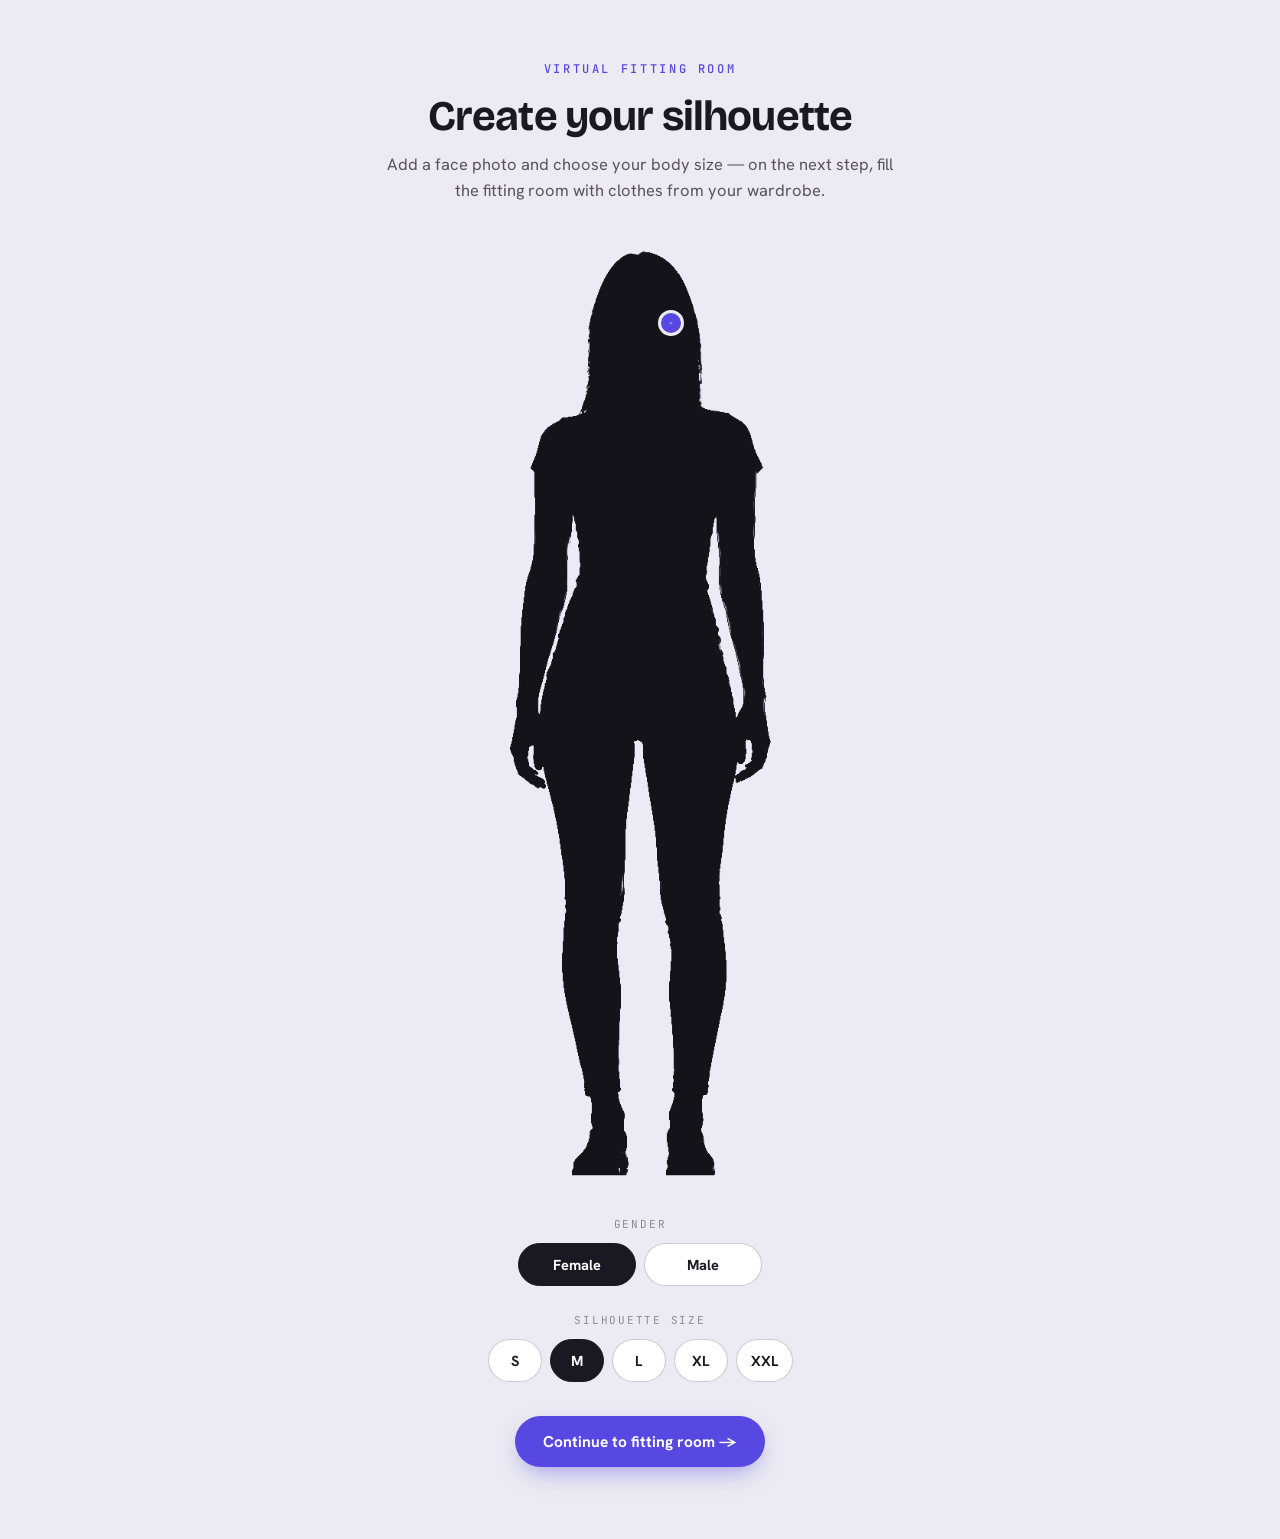
==== commit 41ff6d01: "Translate fitting room UI to English Replace all Russian text in index.html and app.js (labels, butt" ====
--- a/index.html
+++ b/index.html
@@ -1,9 +1,9 @@
 <!DOCTYPE html>
-<html lang="ru">
+<html lang="en">
 <head>
 <meta charset="UTF-8" />
 <meta name="viewport" content="width=device-width, initial-scale=1.0" />
-<title>Виртуальная примерочная — Smart Wardrobe</title>
+<title>Virtual Fitting Room — Smart Wardrobe</title>
 <link rel="preconnect" href="https://fonts.googleapis.com">
 <link rel="preconnect" href="https://fonts.gstatic.com" crossorigin>
 <link href="https://fonts.googleapis.com/css2?family=Bricolage+Grotesque:opsz,wght@12..96,500;12..96,600;12..96,700;12..96,800&family=Hanken+Grotesk:wght@400;500;600;700&family=JetBrains+Mono:wght@400;500;700&display=swap" rel="stylesheet">
@@ -15,11 +15,11 @@
 <template id="figureTpl">
   <div class="figure-stage" id="figureStage" data-size="m" data-gender="female">
     <div class="fig-scale" id="figScale">
-      <img class="fig-photo" id="figPhoto" src="assets/silhouette-female.png" alt="Силуэт фигуры">
+      <img class="fig-photo" id="figPhoto" src="assets/silhouette-female.png" alt="Body silhouette">
       <div class="fig-accessory slot-hat" id="slotHat"><img alt=""></div>
       <div class="fig-head" id="figHead">
         <div class="head-photo empty" id="headPhoto"></div>
-        <button class="head-add" id="headAddBtn" type="button" aria-label="Добавить фото лица" title="Добавить фото лица">
+        <button class="head-add" id="headAddBtn" type="button" aria-label="Add face photo" title="Add face photo">
           <svg viewBox="0 0 24 24" fill="none" stroke="currentColor" stroke-width="2.4" stroke-linecap="round"><path d="M12 5v14M5 12h14"/></svg>
         </button>
         <input type="file" id="headFileInput" accept="image/*" hidden>
@@ -30,8 +30,8 @@
       <div class="fig-accessory slot-bag side-right" id="slotBag">
         <img alt="">
         <div class="bag-flip" id="bagFlip">
-          <button type="button" data-dir="left" aria-label="Сумка слева">‹</button>
-          <button type="button" data-dir="right" aria-label="Сумка справа">›</button>
+          <button type="button" data-dir="left" aria-label="Bag left">‹</button>
+          <button type="button" data-dir="right" aria-label="Bag right">›</button>
         </div>
       </div>
       <div class="fig-legs" id="figLegs"><img class="slot-img" id="slotBottom" alt=""></div>
@@ -46,22 +46,22 @@
 <!-- ============ SCREEN 1 — SETUP ============ -->
 <section class="screen" id="screenSetup">
   <div class="setup-wrap">
-    <span class="eyebrow">Виртуальная примерочная</span>
-    <h1>Создайте свой силуэт</h1>
-    <p class="lead">Добавьте фото лица и выберите размер фигуры — на следующем шаге наполните примерочную одеждой из своего шкафа.</p>
+    <span class="eyebrow">Virtual Fitting Room</span>
+    <h1>Create your silhouette</h1>
+    <p class="lead">Add a face photo and choose your body size — on the next step, fill the fitting room with clothes from your wardrobe.</p>
 
     <div class="setup-figure-zone" id="setupFigureSlot"></div>
 
     <div class="gender-picker">
-      <span class="sp-label">Пол</span>
+      <span class="sp-label">Gender</span>
       <div class="gender-chips" id="genderChips">
-        <button type="button" data-gender="female" class="active">Женский</button>
-        <button type="button" data-gender="male">Мужской</button>
+        <button type="button" data-gender="female" class="active">Female</button>
+        <button type="button" data-gender="male">Male</button>
       </div>
     </div>
 
     <div class="size-picker">
-      <span class="sp-label">Размер силуэта</span>
+      <span class="sp-label">Silhouette size</span>
       <div class="size-chips" id="sizeChips">
         <button type="button" data-size="s">S</button>
         <button type="button" data-size="m" class="active">M</button>
@@ -71,15 +71,15 @@
       </div>
     </div>
 
-    <button class="btn-continue" id="continueBtn" type="button">Продолжить в примерочную →</button>
+    <button class="btn-continue" id="continueBtn" type="button">Continue to fitting room →</button>
   </div>
 </section>
 
 <!-- ============ SCREEN 2 — FITTING ROOM ============ -->
 <section class="screen" id="screenFit" hidden>
   <header class="fit-top">
-    <button class="back-btn" id="backBtn" type="button">← Силуэт и размер</button>
-    <div class="brand"><span class="brand-mark"></span> Примерочная</div>
+    <button class="back-btn" id="backBtn" type="button">← Silhouette and size</button>
+    <div class="brand"><span class="brand-mark"></span> Fitting Room</div>
   </header>
 
   <div class="scene" id="scene" data-bg="city-day">
@@ -92,11 +92,11 @@
     </div>
 
     <div class="bg-picker" id="bgPicker">
-      <button type="button" data-bg="city-day" class="active">Город днём</button>
-      <button type="button" data-bg="office">Офис</button>
-      <button type="button" data-bg="street">Улица города</button>
-      <button type="button" data-bg="restaurant">Ресторан</button>
-      <button type="button" data-bg="beach">Пляж</button>
+      <button type="button" data-bg="city-day" class="active">City by day</button>
+      <button type="button" data-bg="office">Office</button>
+      <button type="button" data-bg="street">City street</button>
+      <button type="button" data-bg="restaurant">Restaurant</button>
+      <button type="button" data-bg="beach">Beach</button>
     </div>
 
     <div class="fit-figure-zone" id="fitFigureSlot"></div>
@@ -104,29 +104,29 @@
 
   <div class="wardrobe-panel">
     <div class="wp-head">
-      <h2>Мой шкаф</h2>
-      <span class="wp-count" id="wpCount">0 вещей</span>
+      <h2>My Wardrobe</h2>
+      <span class="wp-count" id="wpCount">0 items</span>
     </div>
 
     <div class="wp-tabs" id="wpTabs">
-      <button type="button" data-cat="top" class="active">Верх</button>
-      <button type="button" data-cat="bottom">Низ</button>
-      <button type="button" data-cat="shoes">Обувь</button>
-      <button type="button" data-cat="accessories">Аксессуары</button>
+      <button type="button" data-cat="top" class="active">Top</button>
+      <button type="button" data-cat="bottom">Bottom</button>
+      <button type="button" data-cat="shoes">Shoes</button>
+      <button type="button" data-cat="accessories">Accessories</button>
     </div>
 
     <div class="acc-filter" id="accFilterBar" hidden>
-      <button type="button" data-sub="all">Все</button>
-      <button type="button" data-sub="bag" class="active">Сумки</button>
-      <button type="button" data-sub="glasses">Очки</button>
-      <button type="button" data-sub="hat">Шляпы</button>
-      <button type="button" data-sub="watch">Часы</button>
+      <button type="button" data-sub="all">All</button>
+      <button type="button" data-sub="bag" class="active">Bags</button>
+      <button type="button" data-sub="glasses">Glasses</button>
+      <button type="button" data-sub="hat">Hats</button>
+      <button type="button" data-sub="watch">Watches</button>
     </div>
 
-    <p class="wp-hint">Совет: фотографируйте вещи на однотонном фоне — так ИИ точнее выровняет и обрежет силуэт.</p>
+    <p class="wp-hint">Tip: photograph items on a plain background — this helps the AI align and crop the silhouette more accurately.</p>
 
     <div class="wp-grid" id="wpGrid"></div>
-    <p class="wp-empty" id="wpEmptyHint" hidden>В этой категории пока пусто — добавьте фото.</p>
+    <p class="wp-empty" id="wpEmptyHint" hidden>This category is empty — add a photo.</p>
     <input type="file" id="itemFileInput" accept="image/*" multiple hidden>
   </div>
 </section>
@@ -135,7 +135,7 @@
 <div class="ai-overlay" id="aiOverlay" hidden>
   <div class="ai-box">
     <div class="ai-spinner"></div>
-    <p id="aiStatus">ИИ обрабатывает фото…</p>
+    <p id="aiStatus">AI is processing the photo…</p>
   </div>
 </div>
 
